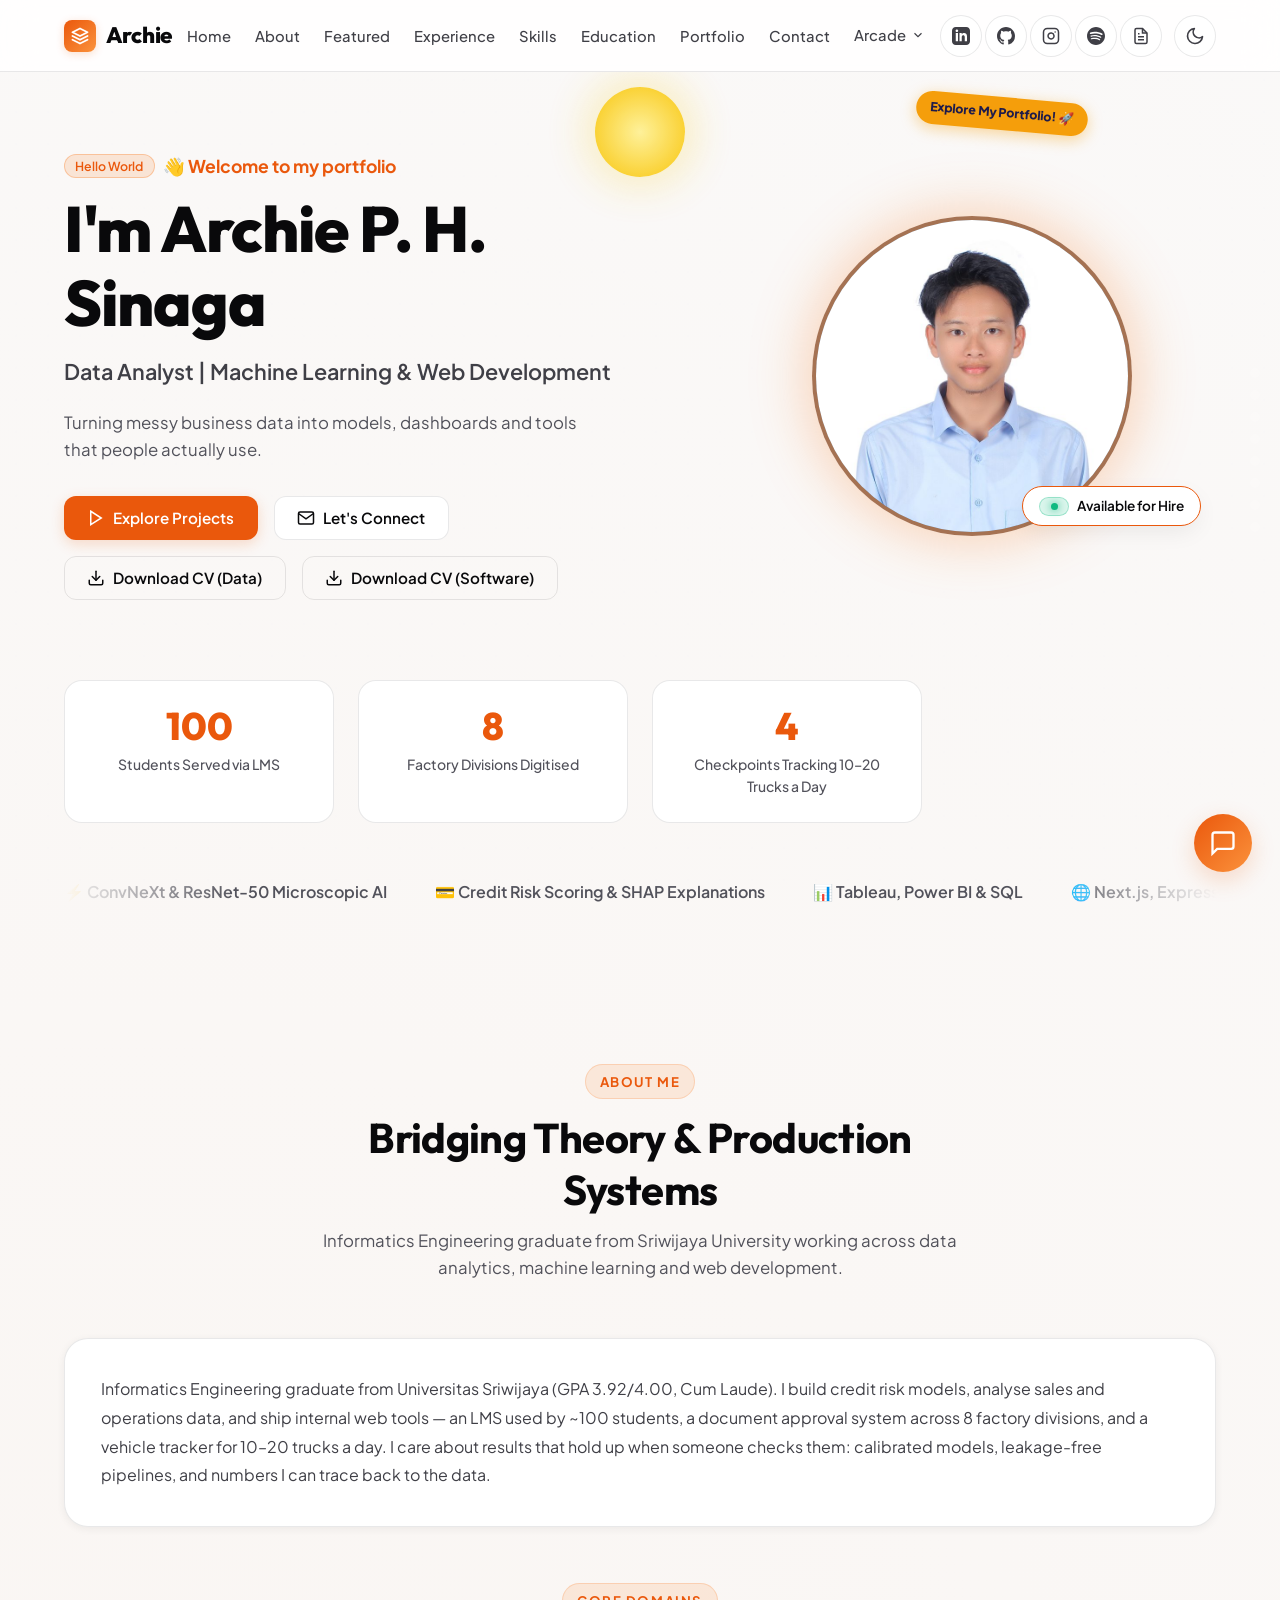
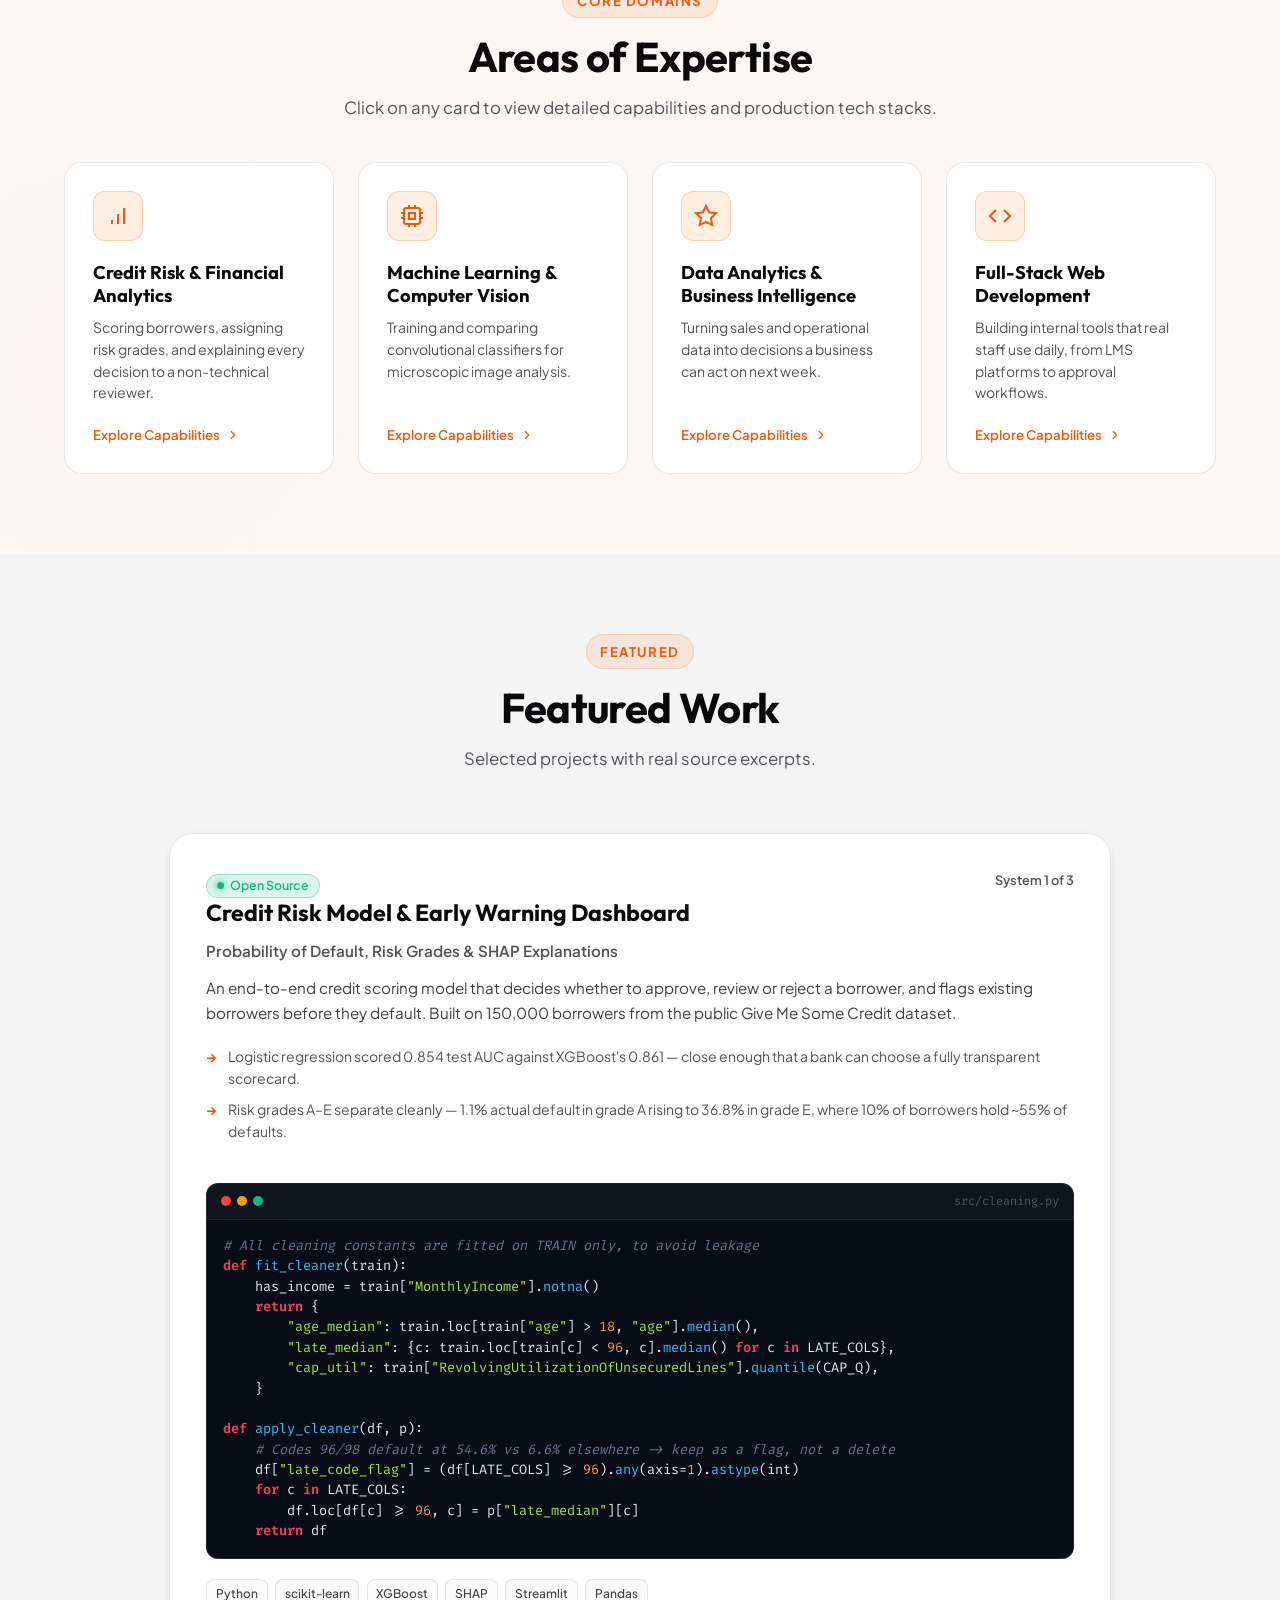
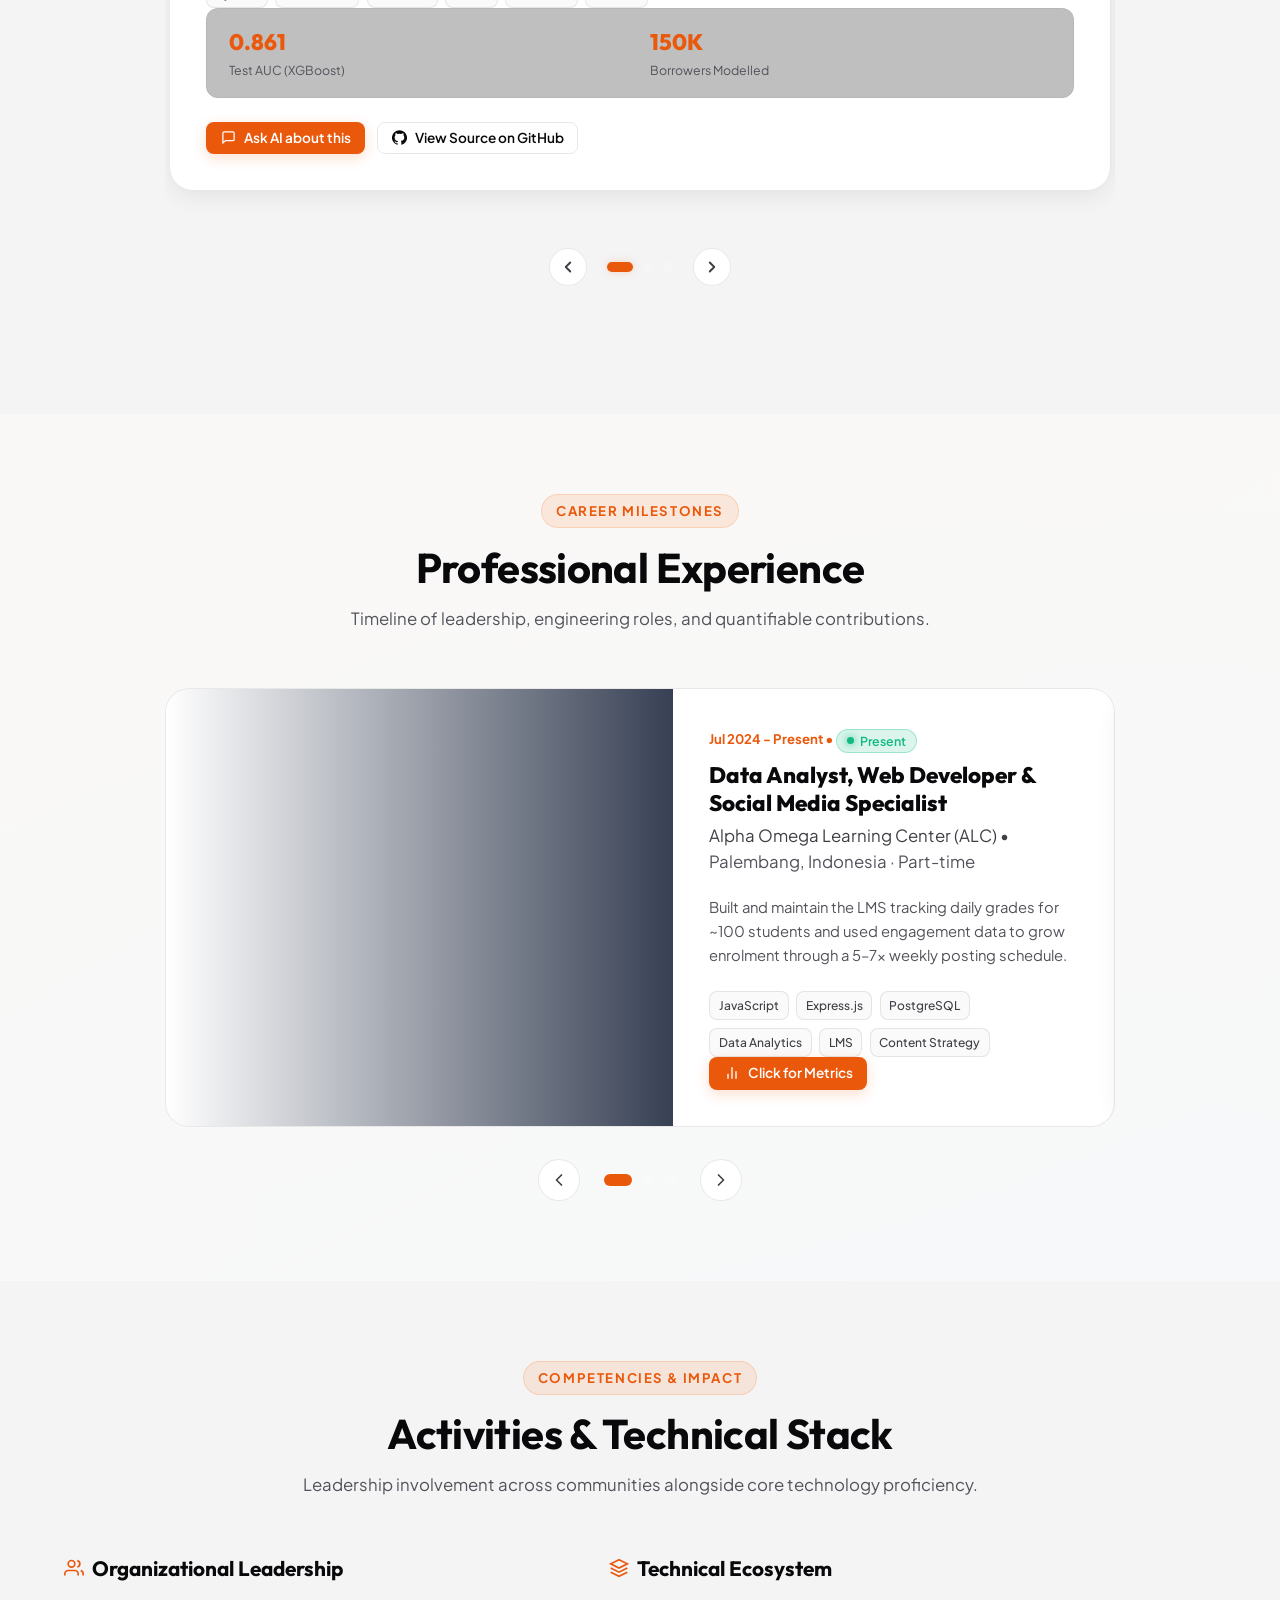
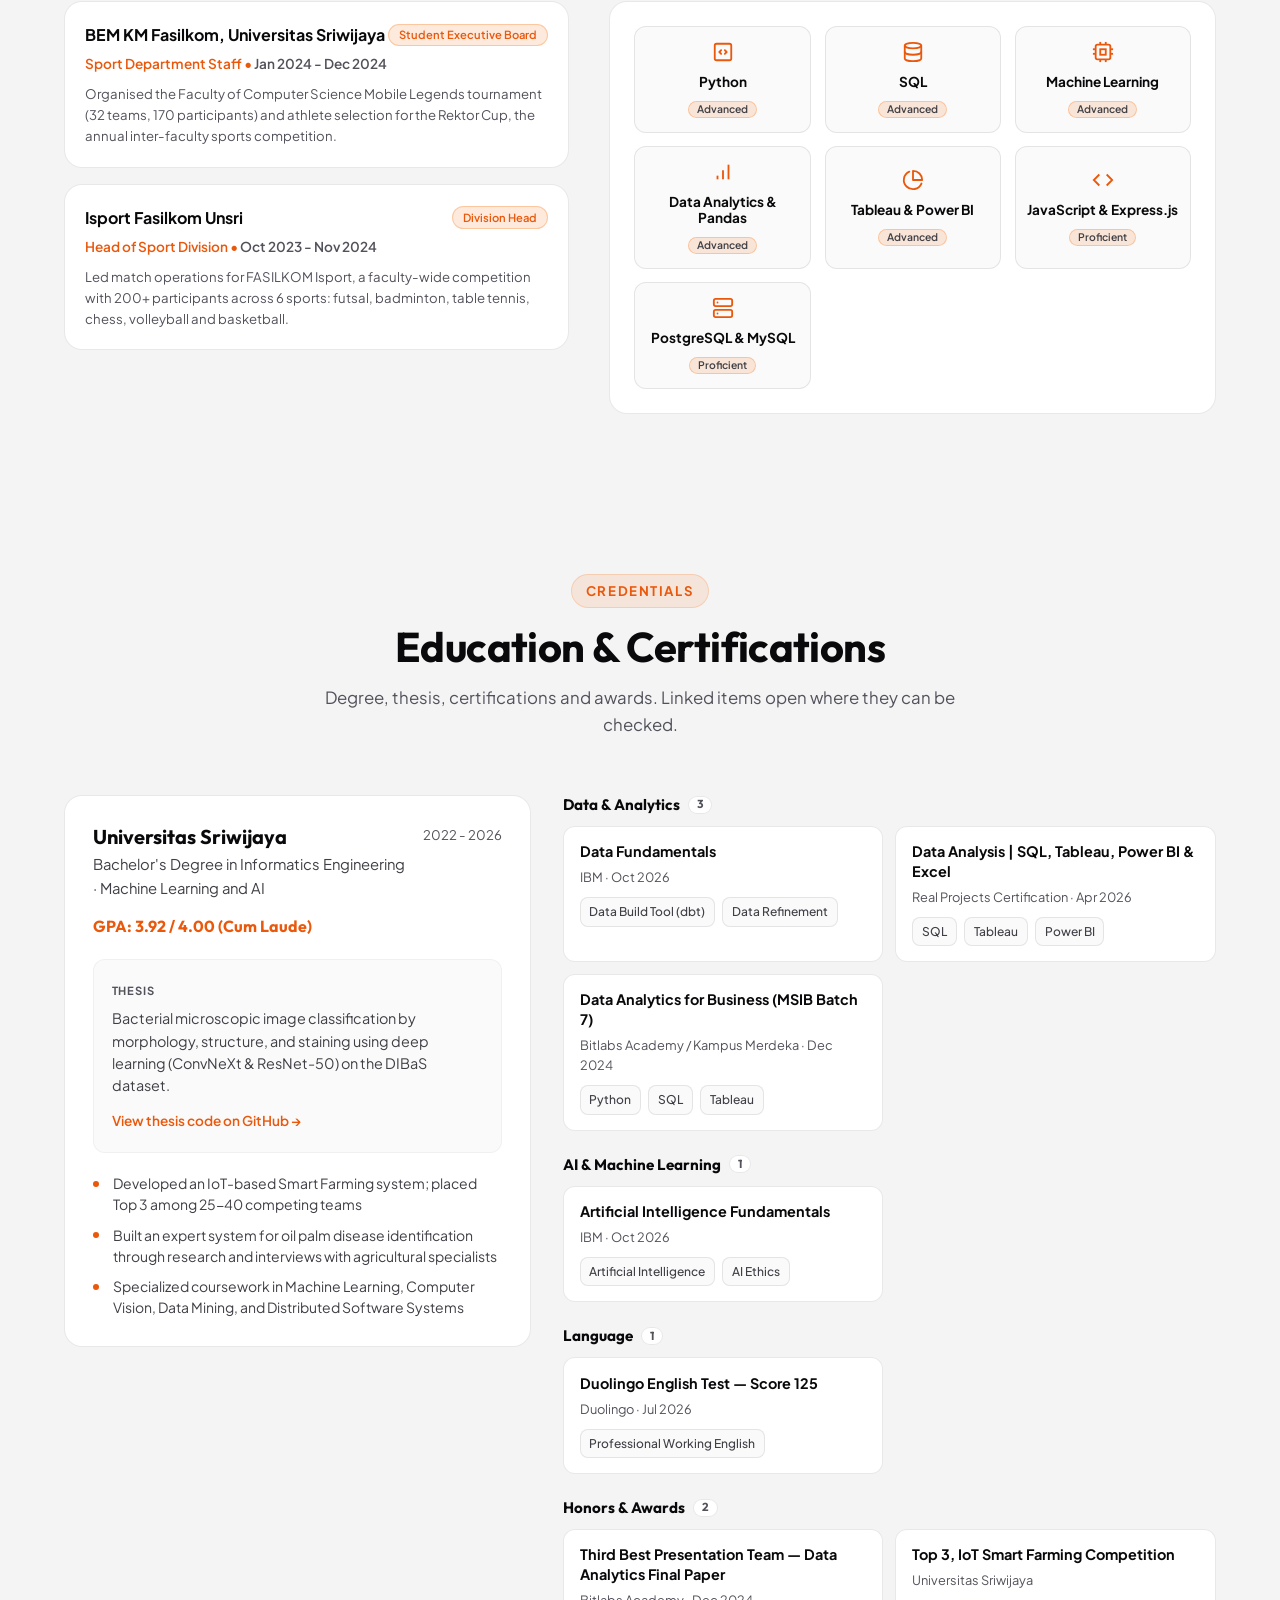
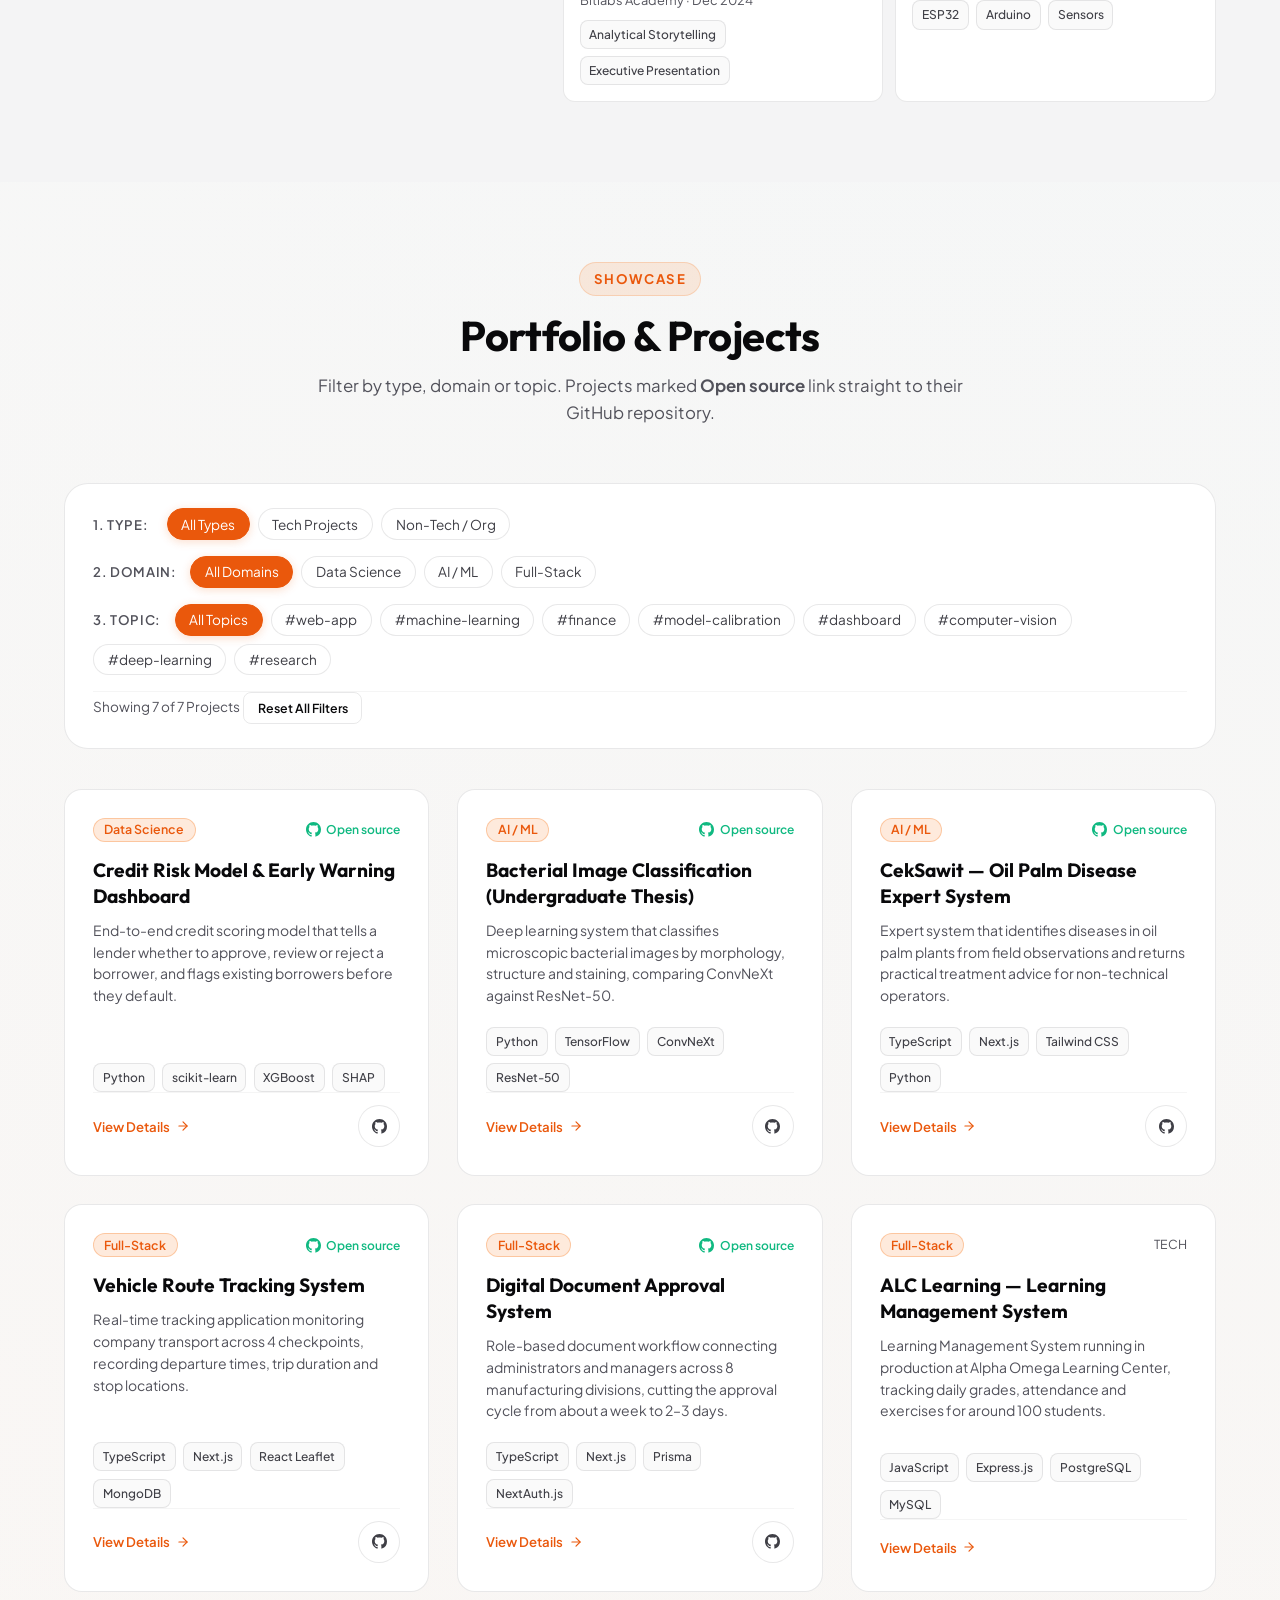
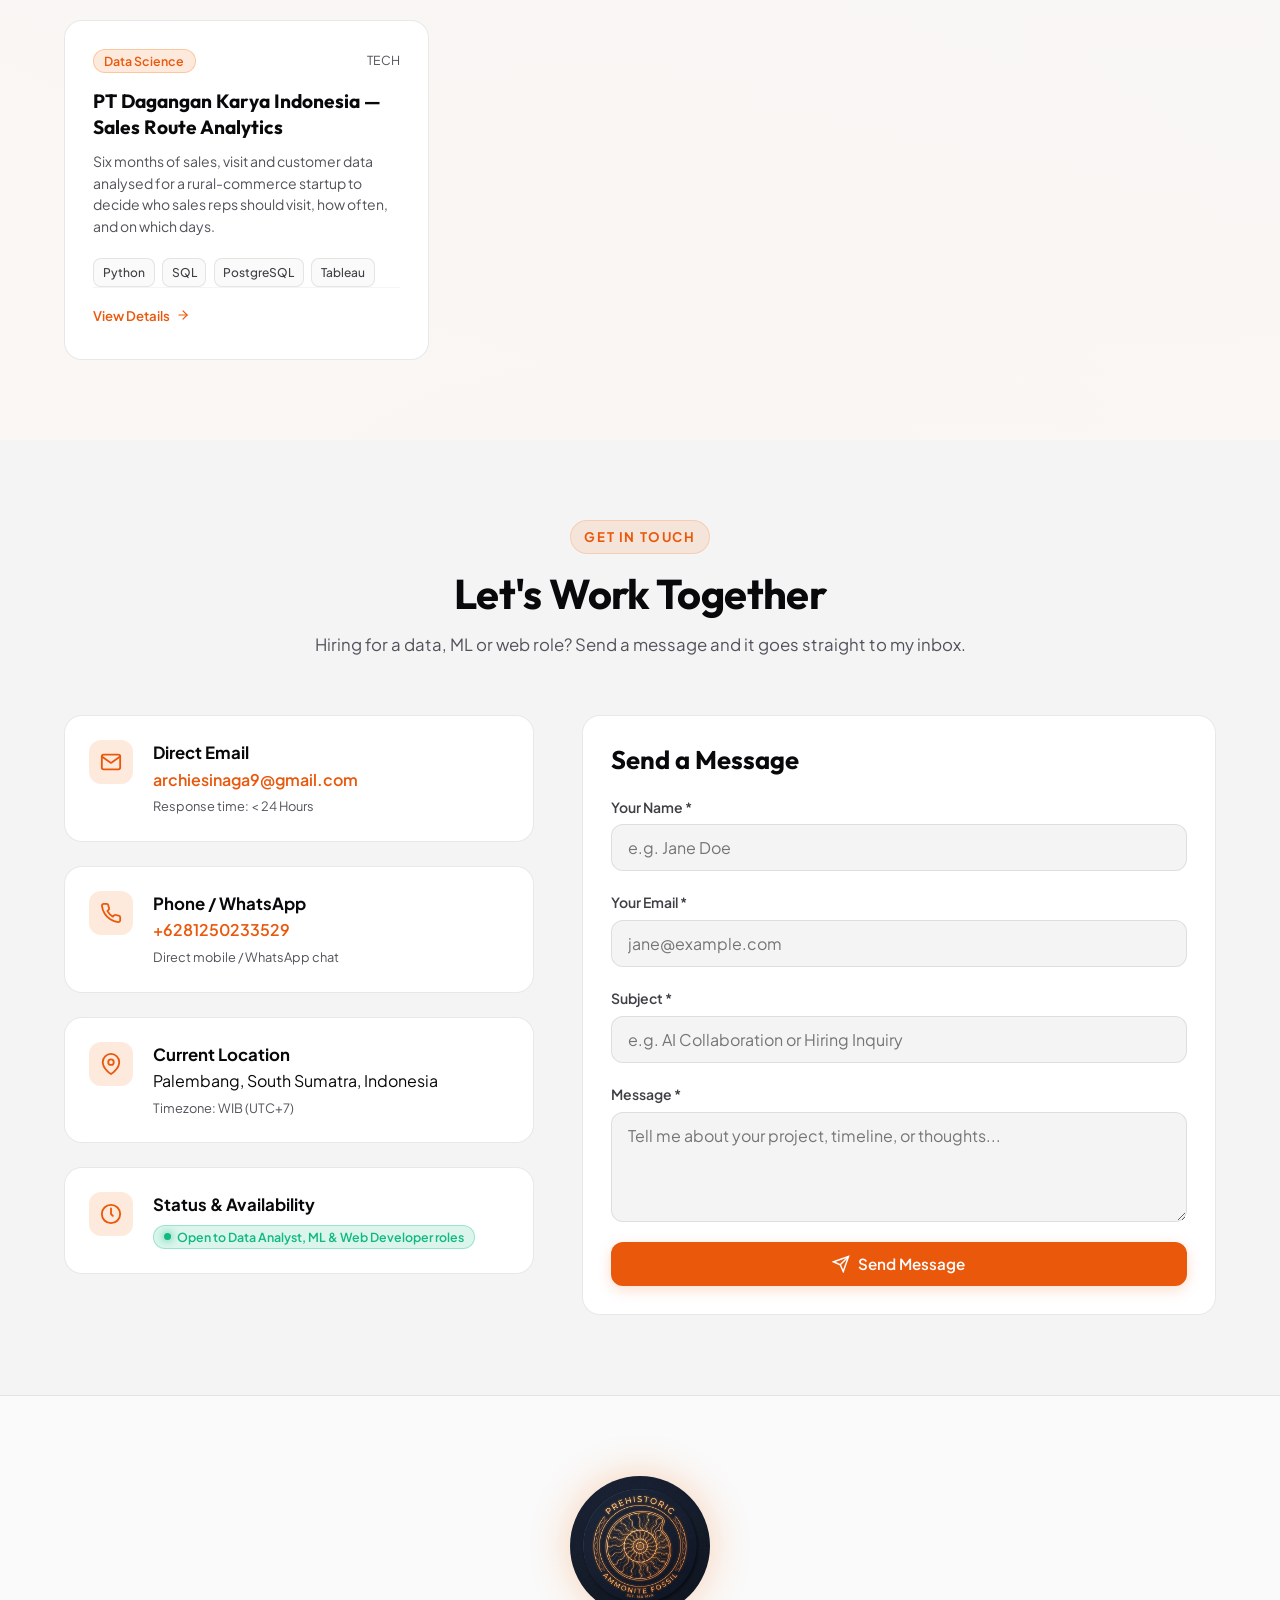
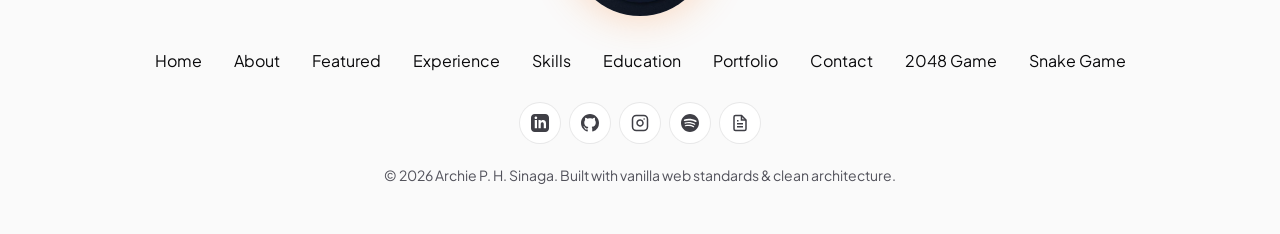
==== index.html @ c72b913b "Simplify portfolio to credible, role-relevant content - Students served: 600 -> 100 everywhere - Rem" ====
<!DOCTYPE html>
<html lang="en" data-theme="dark">

<head>
  <meta charset="UTF-8">
  <meta name="viewport" content="width=device-width, initial-scale=1.0">
  <title>Archie P. H. Sinaga — Data Analyst | Machine Learning & Web Development</title>

  <!-- SEO Meta Tags -->
  <meta name="description"
    content="Personal portfolio of Archie P. H. Sinaga — Informatics Engineering Graduate from Sriwijaya University (GPA 3.92/4.00) working in data analytics, machine learning and web development — credit risk modelling, deep learning research and production web tools.">
  <meta name="keywords"
    content="Archie P. H. Sinaga, Data Analyst, Machine Learning, Credit Risk, Web Developer, Python, SQL, Tableau, Sriwijaya University, Palembang, Indonesia">
  <meta name="author" content="Archie P. H. Sinaga">
  <meta name="theme-color" content="#0b1426">
  <link rel="canonical" href="https://archiesinaga.github.io/">
  <link rel="icon" type="image/jpeg" href="image/fossil-emblem.jpg">

  <!-- Open Graph / Facebook -->
  <meta property="og:type" content="website">
  <meta property="og:url" content="https://archiesinaga.github.io/">
  <meta property="og:title" content="Archie P. H. Sinaga — Data Analyst | Machine Learning & Web Development">
  <meta property="og:description"
    content="Credit risk modelling, bacterial image classification with ConvNeXt, and web tools used by ~100 students and 8 factory divisions — with source code on GitHub.">
  <meta property="og:image" content="https://archiesinaga.github.io/image/avatar.jpeg">
  <meta property="og:image:alt" content="Portrait of Archie P. H. Sinaga">

  <!-- Twitter -->
  <meta name="twitter:card" content="summary_large_image">
  <meta name="twitter:title" content="Archie P. H. Sinaga — Data Analyst | Machine Learning & Web Development">
  <meta name="twitter:description"
    content="Credit risk modelling, bacterial image classification with ConvNeXt, and web tools used by ~100 students and 8 factory divisions — with source code on GitHub.">
  <meta name="twitter:image" content="https://archiesinaga.github.io/image/avatar.jpeg">

  <!-- Google Fonts Preload & Import -->
  <link rel="preconnect" href="https://fonts.googleapis.com">
  <link rel="preconnect" href="https://fonts.gstatic.com" crossorigin>
  <link
    href="https://fonts.googleapis.com/css2?family=Fira+Code:wght@400;500;600&family=Outfit:wght@500;600;700;800&family=Plus+Jakarta+Sans:wght@400;500;600;700&display=swap"
    rel="stylesheet">

  <!-- Stylesheets -->
  <link rel="stylesheet" href="css/tokens.css">
  <link rel="stylesheet" href="css/base.css">
  <link rel="stylesheet" href="css/components.css">
  <link rel="stylesheet" href="css/sections.css">

  <!-- Structured Data (JSON-LD) -->
  <script type="application/ld+json">
  {
    "@context": "https://schema.org",
    "@type": "Person",
    "name": "Archie P. H. Sinaga",
    "jobTitle": "Data Analyst | Machine Learning & Web Development",
    "description": "Informatics Engineering graduate from Sriwijaya University (GPA 3.92/4.00) with hands-on experience in website development, data analytics, machine learning, and process automation.",
    "alumniOf": "Universitas Sriwijaya",
    "url": "https://archiesinaga.github.io/",
    "sameAs": [
      "https://linkedin.com/in/archie-ph-sinaga/",
      "https://github.com/archiesinaga"
    ],
    "knowsAbout": [
      "Artificial Intelligence",
      "Machine Learning",
      "Credit Risk Modelling",
      "Data Analytics",
      "Web Development",
      "Computer Vision"
    ]
  }
  </script>
</head>

<body>

  <!-- Sticky Navbar -->
  <header class="navbar" id="main-navbar">
    <div class="container navbar-container">
      <a href="#home" class="nav-brand" aria-label="Archie P. H. Sinaga Home">
        <div class="brand-icon">
          <svg width="18" height="18" viewBox="0 0 24 24" fill="none" stroke="currentColor" stroke-width="2.5"
            stroke-linecap="round" stroke-linejoin="round">
            <path d="M12 2L2 7l10 5 10-5-10-5zM2 17l10 5 10-5M2 12l10 5 10-5" />
          </svg>
        </div>
        <span id="brand-name">Archie</span>
      </a>

      <!-- Navigation Links -->
      <nav>
        <ul class="nav-menu" id="nav-menu">
          <li><a href="#home" class="nav-link active">Home</a></li>
          <li><a href="#about" class="nav-link">About</a></li>
          <li><a href="#news" class="nav-link">Featured</a></li>
          <li><a href="#experience" class="nav-link">Experience</a></li>
          <li><a href="#skills" class="nav-link">Skills</a></li>
          <li><a href="#credentials" class="nav-link">Education</a></li>
          <li><a href="#portfolio" class="nav-link">Portfolio</a></li>
          <li><a href="#contact" class="nav-link">Contact</a></li>

          <!-- More Dropdown (Mini-Games) -->
          <li class="nav-item-dropdown">
            <span class="nav-link dropdown-toggle" role="button" tabindex="0" aria-haspopup="true" aria-expanded="false">
              Arcade
              <svg width="14" height="14" viewBox="0 0 24 24" fill="none" stroke="currentColor" stroke-width="2">
                <polyline points="6 9 12 15 18 9" />
              </svg>
            </span>
            <div class="dropdown-menu">
              <a href="2048/" class="dropdown-item">
                <span>🎮</span> 2048 Puzzle
              </a>
              <a href="Snake/" class="dropdown-item">
                <span>🐍</span> Retro Snake
              </a>
            </div>
          </li>
        </ul>
      </nav>

      <!-- Action Items: Socials, Theme Toggle, Mobile Button -->
      <div class="nav-actions">
        <div id="nav-socials" class="d-flex" style="gap: 0.4rem;">
          <!-- Dynamically populated from profile.json -->
        </div>

        <button class="btn btn-icon" id="theme-toggle-btn" aria-label="Toggle Dark/Light Mode">
          <!-- Populated by theme.js -->
        </button>

        <button class="hamburger-btn" id="hamburger-btn" aria-label="Open mobile navigation menu">
          <svg width="24" height="24" viewBox="0 0 24 24" fill="none" stroke="currentColor" stroke-width="2">
            <line x1="3" y1="12" x2="21" y2="12" />
            <line x1="3" y1="6" x2="21" y2="6" />
            <line x1="3" y1="18" x2="21" y2="18" />
          </svg>
        </button>
      </div>
    </div>
  </header>

  <main>
    <!-- 1. Hero Section -->
    <section id="home" class="hero-section">
      <!-- Decorative Moon and Ambient Elements -->
      <div class="hero-backdrop-moon"></div>
      <div class="hero-speech-bubble">Explore My Portfolio! 🚀</div>

      <div class="container hero-grid">
        <div class="hero-content">
          <div class="hero-greeting">
            <span class="badge badge-accent">Hello World</span>
            <span>👋 Welcome to my portfolio</span>
          </div>
          <h1 class="hero-name" id="hero-name">I'm Archie P. H. Sinaga</h1>
          <div class="hero-role" id="hero-role">Data Analyst | Machine Learning & Web Development</div>
          <p class="hero-motto" id="hero-motto">
            Turning messy business data into models, dashboards and tools that people actually use.
          </p>

          <div class="hero-ctas">
            <a href="#portfolio" class="btn btn-primary">
              <svg width="18" height="18" viewBox="0 0 24 24" fill="none" stroke="currentColor" stroke-width="2">
                <polygon points="5 3 19 12 5 21 5 3" />
              </svg>
              Explore Projects
            </a>
            <a href="#contact" class="btn btn-secondary">
              <svg width="18" height="18" viewBox="0 0 24 24" fill="none" stroke="currentColor" stroke-width="2">
                <path d="M4 4h16c1.1 0 2 .9 2 2v12c0 1.1-.9 2-2 2H4c-1.1 0-2-.9-2-2V6c0-1.1.9-2 2-2z" />
                <polyline points="22,6 12,13 2,6" />
              </svg>
              Let's Connect
            </a>
            <a href="cv/CV_Archie_P_H_Sinaga_Data.pdf" class="btn btn-outline" download="CV_Archie_P_H_Sinaga_Data.pdf">
              <svg width="18" height="18" viewBox="0 0 24 24" fill="none" stroke="currentColor" stroke-width="2" stroke-linecap="round" stroke-linejoin="round">
                <path d="M21 15v4a2 2 0 0 1-2 2H5a2 2 0 0 1-2-2v-4" />
                <polyline points="7 10 12 15 17 10" />
                <line x1="12" y1="15" x2="12" y2="3" />
              </svg>
              Download CV (Data)
            </a>
            <a href="cv/CV_Archie_P_H_Sinaga_Software.pdf" class="btn btn-outline" download="CV_Archie_P_H_Sinaga_Software.pdf">
              <svg width="18" height="18" viewBox="0 0 24 24" fill="none" stroke="currentColor" stroke-width="2" stroke-linecap="round" stroke-linejoin="round">
                <path d="M21 15v4a2 2 0 0 1-2 2H5a2 2 0 0 1-2-2v-4" />
                <polyline points="7 10 12 15 17 10" />
                <line x1="12" y1="15" x2="12" y2="3" />
              </svg>
              Download CV (Software)
            </a>
          </div>
        </div>

        <div class="hero-avatar-wrapper">
          <div class="hero-avatar-frame" id="hero-avatar-frame">
            <img src="image/avatar.jpeg" alt="Archie P. H. Sinaga Profile Avatar" class="hero-avatar-img">
          </div>
          <div class="hero-badge-floating">
            <span class="badge badge-live"></span>
            <span>Available for Hire</span>
          </div>
        </div>
      </div>
    </section>

    <!-- 2. Intro + Stats + Marquee -->
    <section id="stats" class="stats-section">
      <div class="container">
        <div class="stats-grid" id="stats-grid-container">
          <!-- Dynamically populated from profile.json -->
        </div>

        <!-- Infinite Logo / Tech Marquee -->
        <div class="marquee-container" aria-hidden="true">
          <div class="marquee-track">
            <span class="marquee-item">⚡ ConvNeXt & ResNet-50 Microscopic AI</span>
            <span class="marquee-item">💳 Credit Risk Scoring & SHAP Explanations</span>
            <span class="marquee-item">📊 Tableau, Power BI & SQL</span>
            <span class="marquee-item">🌐 Next.js, Express.js & Supabase</span>
            <span class="marquee-item">🎓 Sriwijaya University (GPA 3.92)</span>
            <!-- Repeat once for smooth loop -->
            <span class="marquee-item">⚡ ConvNeXt & ResNet-50 Microscopic AI</span>
            <span class="marquee-item">💳 Credit Risk Scoring & SHAP Explanations</span>
            <span class="marquee-item">📊 Tableau, Power BI & SQL</span>
            <span class="marquee-item">🌐 Next.js, Express.js & Supabase</span>
            <span class="marquee-item">🎓 Sriwijaya University (GPA 3.92)</span>
          </div>
        </div>
      </div>
    </section>

    <!-- 3. About Me & Areas of Expertise -->
    <section id="about" class="about-section">
      <div class="container">
        <div class="section-header">
          <span class="section-tag">About Me</span>
          <h2 class="section-title">Bridging Theory & Production Systems</h2>
          <p class="section-desc">Informatics Engineering graduate from Sriwijaya University working across data analytics, machine learning and web development.</p>
        </div>

        <div class="about-pitch-card">
          <p id="about-text">
            Informatics Engineering graduate from Universitas Sriwijaya (GPA 3.92/4.00, Cum Laude) working across data analytics, machine learning and web development.
          </p>
        </div>

        <div class="section-header" style="margin-bottom: 2.5rem;">
          <span class="section-tag">Core Domains</span>
          <h2 class="section-title">Areas of Expertise</h2>
          <p class="section-desc">Click on any card to view detailed capabilities and production tech stacks.</p>
        </div>

        <div class="expertise-grid" id="expertise-grid-container">
          <!-- Populated from expertise.json -->
        </div>
      </div>
    </section>

    <!-- 4. Latest News & Activities -->
    <section id="news" class="news-section">
      <div class="container">
        <div class="section-header">
          <span class="section-tag">Featured</span>
          <h2 class="section-title">Featured Work</h2>
          <p class="section-desc">Selected projects with real source excerpts.</p>
        </div>

        <!-- Featured Active Projects Swiper Carousel -->
        <div id="active-projects-container">
          <!-- Populated by ActiveSystemsCarousel -->
        </div>
      </div>
    </section>

    <!-- 5. Professional Experience -->
    <section id="experience" class="experience-section">
      <div class="container">
        <div class="section-header">
          <span class="section-tag">Career Milestones</span>
          <h2 class="section-title">Professional Experience</h2>
          <p class="section-desc">Timeline of leadership, engineering roles, and quantifiable contributions.</p>
        </div>

        <div id="exp-carousel-container">
          <!-- Populated by carousel.js from experience.json -->
        </div>
      </div>
    </section>

    <!-- 6. Activities & Skills -->
    <section id="skills" class="skills-section">
      <div class="container">
        <div class="section-header">
          <span class="section-tag">Competencies & Impact</span>
          <h2 class="section-title">Activities & Technical Stack</h2>
          <p class="section-desc">Leadership involvement across communities alongside core technology proficiency.</p>
        </div>

        <div class="skills-dual-grid">
          <!-- Left Column: Leadership & Organizations -->
          <div>
            <h3 style="font-size: 1.3rem; margin-bottom: 1.25rem; display: flex; align-items: center; gap: 0.5rem;">
              <svg width="20" height="20" viewBox="0 0 24 24" fill="none" stroke="currentColor" stroke-width="2"
                style="color: var(--accent-primary);">
                <path d="M17 21v-2a4 4 0 0 0-4-4H5a4 4 0 0 0-4 4v2" />
                <circle cx="9" cy="7" r="4" />
                <path d="M23 21v-2a4 4 0 0 0-3-3.87" />
                <path d="M16 3.13a4 4 0 0 1 0 7.75" />
              </svg>
              Organizational Leadership
            </h3>
            <div class="org-list" id="org-list-container">
              <!-- Populated from organizations.json -->
            </div>
          </div>

          <!-- Right Column: Skills & Education & Certs -->
          <div>
            <h3 style="font-size: 1.3rem; margin-bottom: 1.25rem; display: flex; align-items: center; gap: 0.5rem;">
              <svg width="20" height="20" viewBox="0 0 24 24" fill="none" stroke="currentColor" stroke-width="2"
                style="color: var(--accent-primary);">
                <polygon points="12 2 2 7 12 12 22 7 12 2" />
                <polyline points="2 17 12 22 22 17" />
                <polyline points="2 12 12 17 22 12" />
              </svg>
              Technical Ecosystem
            </h3>
            <div id="skills-categorized-container">
              <!-- Populated from skills.json -->
            </div>
          </div>
        </div>
      </div>
    </section>

    <!-- 7. Education & Certifications -->
    <section id="credentials" class="credentials-section">
      <div class="container">
        <div class="section-header">
          <span class="section-tag">Credentials</span>
          <h2 class="section-title">Education & Certifications</h2>
          <p class="section-desc">Degree, thesis, certifications and awards. Linked items open where they can be checked.</p>
        </div>

        <div class="credentials-grid">
          <div id="education-container">
            <!-- Populated from education.json -->
          </div>
          <div id="certs-container">
            <!-- Populated from certifications.json -->
          </div>
        </div>
      </div>
    </section>

    <!-- 8. Portfolio & Projects -->
    <section id="portfolio" class="portfolio-section">
      <div class="container">
        <div class="section-header">
          <span class="section-tag">Showcase</span>
          <h2 class="section-title">Portfolio & Projects</h2>
          <p class="section-desc">Filter by type, domain or topic. Projects marked <strong>Open source</strong> link straight to their GitHub repository.</p>
        </div>

        <!-- 3-level filter, built by filters.js -->
        <div class="portfolio-filters-wrap" id="project-filter-bar" role="group" aria-label="Filter projects"></div>

        <!-- Project Cards Grid -->
        <div class="projects-grid" id="projects-grid-container">
          <!-- Populated by filters.js from projects.json -->
        </div>
      </div>
    </section>

    <!-- 8. Contact Section ("LET'S WORK TOGETHER") -->
    <section id="contact" class="contact-section">
      <div class="container">
        <div class="section-header">
          <span class="section-tag">Get In Touch</span>
          <h2 class="section-title">Let's Work Together</h2>
          <p class="section-desc">Hiring for a data, ML or web role? Send a message and it goes straight to my inbox.</p>
        </div>

        <div class="contact-dual-grid">
          <div class="contact-info-panel" id="contact-info-list">
            <!-- Populated from profile.json -->
          </div>

          <!-- Interactive Contact Form -->
          <div class="card">
            <h3 style="margin-bottom: 1.25rem;">Send a Message</h3>
            <form id="contact-form">
              <div class="form-group">
                <label for="contact-name" class="form-label">Your Name *</label>
                <input type="text" id="contact-name" name="name" autocomplete="name" class="form-control" required placeholder="e.g. Jane Doe">
              </div>

              <div class="form-group">
                <label for="contact-email" class="form-label">Your Email *</label>
                <input type="email" id="contact-email" name="email" autocomplete="email" class="form-control" required placeholder="jane@example.com">
              </div>

              <div class="form-group">
                <label for="contact-subject" class="form-label">Subject *</label>
                <input type="text" id="contact-subject" name="subject" class="form-control" required
                  placeholder="e.g. AI Collaboration or Hiring Inquiry">
              </div>

              <div class="form-group">
                <label for="contact-message" class="form-label">Message *</label>
                <textarea id="contact-message" name="message" class="form-control" required
                  placeholder="Tell me about your project, timeline, or thoughts..."></textarea>
              </div>

              <!-- Spam honeypot: hidden from people, filled in by bots -->
              <input type="text" name="_gotcha" tabindex="-1" autocomplete="off" aria-hidden="true" class="visually-hidden">

              <div id="contact-form-feedback" class="form-feedback" role="status" aria-live="polite" hidden></div>

              <button type="submit" class="btn btn-primary" style="width: 100%;">
                <svg width="18" height="18" viewBox="0 0 24 24" fill="none" stroke="currentColor" stroke-width="2">
                  <line x1="22" y1="2" x2="11" y2="13" />
                  <polygon points="22 2 15 22 11 13 2 9 22 2" />
                </svg>
                Send Message
              </button>
            </form>
          </div>
        </div>
      </div>
    </section>
  </main>

  <!-- 10. Footer -->
  <footer class="footer">
    <div class="container">
      <div class="footer-fossil-wrap">
        <img src="image/fossil-emblem.jpg" alt="Prehistoric Ammonite Fossil Emblem" class="footer-fossil-img"
          loading="lazy">
      </div>

      <nav class="footer-nav" aria-label="Footer Navigation">
        <a href="#home">Home</a>
        <a href="#about">About</a>
        <a href="#news">Featured</a>
        <a href="#experience">Experience</a>
        <a href="#skills">Skills</a>
        <a href="#credentials">Education</a>
        <a href="#portfolio">Portfolio</a>
        <a href="#contact">Contact</a>
        <a href="2048/">2048 Game</a>
        <a href="Snake/">Snake Game</a>
      </nav>

      <div id="footer-socials" class="footer-socials" aria-label="Social links"></div>

      <p class="footer-copy">
        © <span id="footer-year">2026</span> Archie P. H. Sinaga. Built with vanilla web standards & clean architecture.
      </p>
    </div>
  </footer>

  <!-- Right Rail Section Indicator Dots -->
  <nav class="section-nav-dots" aria-label="Section Navigation Dots">
    <a href="#home" class="nav-dot active" data-target="home" aria-label="Go to Home section">
      <span class="nav-dot-tooltip">Home</span>
    </a>
    <a href="#about" class="nav-dot" data-target="about" aria-label="Go to About section">
      <span class="nav-dot-tooltip">About</span>
    </a>
    <a href="#news" class="nav-dot" data-target="news" aria-label="Go to Featured section">
      <span class="nav-dot-tooltip">Featured</span>
    </a>
    <a href="#experience" class="nav-dot" data-target="experience" aria-label="Go to Experience section">
      <span class="nav-dot-tooltip">Experience</span>
    </a>
    <a href="#skills" class="nav-dot" data-target="skills" aria-label="Go to Skills section">
      <span class="nav-dot-tooltip">Skills</span>
    </a>
    <a href="#credentials" class="nav-dot" data-target="credentials" aria-label="Go to Education section">
      <span class="nav-dot-tooltip">Education</span>
    </a>
    <a href="#portfolio" class="nav-dot" data-target="portfolio" aria-label="Go to Portfolio section">
      <span class="nav-dot-tooltip">Portfolio</span>
    </a>
    <a href="#contact" class="nav-dot" data-target="contact" aria-label="Go to Contact section">
      <span class="nav-dot-tooltip">Contact</span>
    </a>
  </nav>

  <!-- Back to Top Button -->
  <button class="back-to-top" id="back-to-top-btn" aria-label="Back to top">
    <svg width="20" height="20" viewBox="0 0 24 24" fill="none" stroke="currentColor" stroke-width="2.5">
      <polyline points="18 15 12 9 6 15" />
    </svg>
  </button>

  <!-- Generic Global Modal Component -->
  <div class="modal-overlay" id="global-modal-overlay" role="dialog" aria-modal="true" aria-hidden="true">
    <div class="modal-dialog">
      <div class="modal-header">
        <h3 class="modal-title" id="global-modal-title">Modal Title</h3>
        <button class="modal-close-btn" id="global-modal-close-btn" aria-label="Close dialog">×</button>
      </div>
      <div class="modal-body" id="global-modal-body">
        <!-- Injected dynamically -->
      </div>
    </div>
  </div>

  <!-- Floating Chatbot Widget -->
  <button class="chatbot-trigger" id="chatbot-trigger" aria-label="Chat with Archie's AI Assistant"
    title="Chat with Archie's AI Assistant">
    <svg width="28" height="28" viewBox="0 0 24 24" fill="none" stroke="currentColor" stroke-width="2">
      <path d="M21 15a2 2 0 0 1-2 2H7l-4 4V5a2 2 0 0 1 2-2h14a2 2 0 0 1 2 2z" />
    </svg>
  </button>

  <div class="chatbot-panel" id="chatbot-panel" role="dialog" aria-label="Archie AI Assistant" aria-hidden="true">
    <div class="chatbot-header">
      <div class="chatbot-header-info">
        <div class="chatbot-avatar">AI</div>
        <div>
          <div style="font-weight: 700; font-size: 0.95rem;">Archie AI Assistant</div>
          <div style="font-size: 0.725rem; color: var(--accent-success); display: flex; align-items: center; gap: 4px;">
            <span style="width: 6px; height: 6px; border-radius: 50%; background: var(--accent-success);"></span>
            Online & Ready
          </div>
        </div>
      </div>
      <div class="d-flex align-items-center" style="gap: 0.5rem;">
        <select id="chatbot-lang-select" aria-label="Assistant language"
          style="background: var(--bg-elevated); color: var(--text-primary); border: 1px solid var(--surface-border); border-radius: 6px; font-size: 0.75rem; padding: 2px 4px;">
          <option value="EN">EN</option>
          <option value="ID">ID</option>
          <option value="ZH">ZH</option>
          <option value="AR">AR</option>
          <option value="JA">JA</option>
        </select>
        <button id="chatbot-close-btn" class="chatbot-close-btn" aria-label="Close assistant">✕</button>
      </div>
    </div>

    <div class="chatbot-messages" id="chatbot-messages">
      <!-- Chat messages appended dynamically -->
    </div>

    <!-- Quick Prompt Chips -->
    <div class="chat-chips">
      <button class="chat-chip" data-query="What is Archie's primary tech stack?">Tech Stack</button>
      <button class="chat-chip" data-query="What projects has Archie built?">Key Projects</button>
      <button class="chat-chip" data-query="Tell me about the credit risk model">Credit Risk Model</button>
      <button class="chat-chip" data-query="What is Archie's work experience?">Experience</button>
      <button class="chat-chip" data-query="How can I contact or hire Archie?">Contact Info</button>
    </div>

    <div class="chatbot-input-bar">
      <input type="text" id="chatbot-input" placeholder="Ask about projects, skills, background..."
        aria-label="Type your message to the AI assistant">
      <button class="btn btn-primary btn-sm" id="chatbot-send-btn" aria-label="Send message">
        <svg width="16" height="16" viewBox="0 0 24 24" fill="none" stroke="currentColor" stroke-width="2">
          <line x1="22" y1="2" x2="11" y2="13" />
          <polygon points="22 2 15 22 11 13 2 9 22 2" />
        </svg>
      </button>
    </div>
  </div>

  <!-- Master JavaScript Application -->
  <script type="module" src="js/main.js"></script>
</body>

</html>
---- css/tokens.css ----
/* ==========================================================================
   Design Tokens & CSS Variables
   Dark/Light Theme and Global System
   ========================================================================== */

:root {
  /* Color Palette - Default Dark Mode (Monochrome + single amber accent) */
  --bg-main: #09090b;
  --bg-secondary: #0e0e11;
  --bg-elevated: #131316;
  --bg-elevated-hover: #1a1a1f;
  --bg-glass: rgba(14, 14, 17, 0.72);
  --bg-input: #0c0c0f;

  --surface-border: rgba(255, 255, 255, 0.09);
  --surface-border-hover: rgba(249, 115, 22, 0.45);
  --surface-border-subtle: rgba(255, 255, 255, 0.05);

  --text-primary: #fafafa;
  --text-secondary: #d4d4d8;
  --text-muted: #a1a1aa;
  --text-inverse: #09090b;

  /* Brand Accents */
  --accent-primary: #f97316;      /* Amber / Orange */
  --accent-primary-hover: #ea580c;
  --accent-glow: rgba(249, 115, 22, 0.25);
  --accent-secondary: #a1a1aa;    /* Neutral (single-accent system) */
  --accent-success: #10b981;
  --accent-warning: #f59e0b;
  --accent-danger: #ef4444;

  /* Typography */
  --font-heading: 'Outfit', 'Plus Jakarta Sans', -apple-system, BlinkMacSystemFont, sans-serif;
  --font-body: 'Plus Jakarta Sans', -apple-system, BlinkMacSystemFont, sans-serif;
  --font-mono: 'Fira Code', ui-monospace, SFMono-Regular, Menlo, Monaco, Consolas, monospace;

  /* Shapes & Radii */
  --radius-xs: 4px;
  --radius-sm: 8px;
  --radius-md: 12px;
  --radius-lg: 18px;
  --radius-xl: 24px;
  --radius-full: 9999px;

  /* Shadows */
  --shadow-sm: 0 2px 8px rgba(0, 0, 0, 0.3);
  --shadow-md: 0 8px 24px -4px rgba(0, 0, 0, 0.4);
  --shadow-lg: 0 16px 36px -6px rgba(0, 0, 0, 0.55);
  --shadow-glow: 0 0 25px rgba(249, 115, 22, 0.3);

  /* Transitions */
  --transition-fast: 150ms cubic-bezier(0.4, 0, 0.2, 1);
  --transition-normal: 250ms cubic-bezier(0.4, 0, 0.2, 1);
  --transition-slow: 400ms cubic-bezier(0.4, 0, 0.2, 1);

  /* Layout */
  --container-max: 1200px;
  --navbar-height: 72px;
}

[data-theme="light"] {
  --bg-main: #fafafa;
  --bg-secondary: #f4f4f5;
  --bg-elevated: #ffffff;
  --bg-elevated-hover: #fafafa;
  --bg-glass: rgba(255, 255, 255, 0.85);
  --bg-input: #f4f4f5;

  --surface-border: rgba(9, 9, 11, 0.09);
  --surface-border-hover: rgba(234, 88, 12, 0.5);
  --surface-border-subtle: rgba(9, 9, 11, 0.04);

  --text-primary: #09090b;
  --text-secondary: #3f3f46;
  --text-muted: #52525b;
  --text-inverse: #ffffff;

  --accent-primary: #ea580c;
  --accent-primary-hover: #c2410c;
  --accent-glow: rgba(234, 88, 12, 0.2);
  --accent-secondary: #52525b;

  --shadow-sm: 0 2px 8px rgba(9, 9, 11, 0.06);
  --shadow-md: 0 8px 24px -4px rgba(9, 9, 11, 0.08);
  --shadow-lg: 0 16px 36px -6px rgba(9, 9, 11, 0.12);
  --shadow-glow: 0 0 25px rgba(234, 88, 12, 0.2);
}
---- css/base.css ----
/* ==========================================================================
   Base Styles, Reset & Typography
   ========================================================================== */

*, *::before, *::after {
  box-sizing: border-box;
  margin: 0;
  padding: 0;
}

html {
  scroll-behavior: smooth;
  font-size: 16px;
  -webkit-text-size-adjust: 100%;
}

@media (prefers-reduced-motion: reduce) {
  html {
    scroll-behavior: auto;
  }
  *, *::before, *::after {
    animation-duration: 0.01ms !important;
    animation-iteration-count: 1 !important;
    transition-duration: 0.01ms !important;
    scroll-behavior: auto !important;
  }
}

body {
  font-family: var(--font-body);
  background-color: var(--bg-main);
  color: var(--text-primary);
  line-height: 1.6;
  min-height: 100vh;
  position: relative;
  overflow-x: hidden;
  transition: background-color var(--transition-normal), color var(--transition-normal);
  background-image: 
    radial-gradient(circle at 10% 20%, rgba(249, 115, 22, 0.03) 0%, transparent 40%),
    radial-gradient(circle at 90% 60%, rgba(56, 189, 248, 0.03) 0%, transparent 45%),
    radial-gradient(circle at 50% 90%, rgba(249, 115, 22, 0.03) 0%, transparent 50%);
}

/* Subtle background fossil watermark pattern overlay */
body::before {
  content: '';
  position: fixed;
  top: 0;
  left: 0;
  right: 0;
  bottom: 0;
  pointer-events: none;
  z-index: 0;
  opacity: 0.025;
  background-image: radial-gradient(#cbd5e1 1px, transparent 1px);
  background-size: 32px 32px;
}

/* Container */
.container {
  width: 100%;
  max-width: var(--container-max);
  margin-left: auto;
  margin-right: auto;
  padding-left: 1.5rem;
  padding-right: 1.5rem;
  position: relative;
  z-index: 1;
}

/* Headings */
h1, h2, h3, h4, h5, h6 {
  font-family: var(--font-heading);
  color: var(--text-primary);
  font-weight: 700;
  line-height: 1.25;
}

h1 {
  font-size: clamp(2.2rem, 5vw, 3.6rem);
  letter-spacing: -0.02em;
}

h2 {
  font-size: clamp(1.8rem, 3.5vw, 2.6rem);
  letter-spacing: -0.015em;
}

h3 {
  font-size: clamp(1.25rem, 2.2vw, 1.6rem);
}

h4 {
  font-size: 1.15rem;
}

p {
  color: var(--text-secondary);
  font-size: 1rem;
}

a {
  color: inherit;
  text-decoration: none;
  transition: color var(--transition-fast);
}

button, input, textarea, select {
  font-family: inherit;
  font-size: 1rem;
  color: inherit;
}

img, svg {
  display: block;
  max-width: 100%;
  height: auto;
}

code, pre {
  font-family: var(--font-mono);
}

:focus-visible {
  outline: 2px solid var(--accent-primary);
  outline-offset: 3px;
  border-radius: var(--radius-xs);
}

/* Utility Classes */
.text-accent {
  color: var(--accent-primary) !important;
}

.text-muted {
  color: var(--text-muted) !important;
}

.text-center {
  text-align: center;
}

.section-header {
  text-align: center;
  max-width: 680px;
  margin: 0 auto 3.5rem auto;
}

.section-tag {
  display: inline-flex;
  align-items: center;
  gap: 0.5rem;
  font-size: 0.825rem;
  font-weight: 700;
  text-transform: uppercase;
  letter-spacing: 0.12em;
  color: var(--accent-primary);
  background: rgba(249, 115, 22, 0.12);
  padding: 0.35rem 0.85rem;
  border-radius: var(--radius-full);
  margin-bottom: 0.85rem;
  border: 1px solid rgba(249, 115, 22, 0.2);
}

.section-title {
  margin-bottom: 0.75rem;
}

.section-desc {
  font-size: 1.05rem;
  color: var(--text-muted);
}

/* Hidden from sight but still in the DOM (used for the form honeypot) */
.visually-hidden {
  position: absolute !important;
  width: 1px;
  height: 1px;
  padding: 0;
  margin: -1px;
  overflow: hidden;
  clip: rect(0, 0, 0, 0);
  white-space: nowrap;
  border: 0;
}
---- css/components.css ----
/* ==========================================================================
   Reusable UI Components
   Buttons, Cards, Badges, Modals, Forms, Chatbot & Widgets
   ========================================================================== */

/* Buttons */
.btn {
  display: inline-flex;
  align-items: center;
  justify-content: center;
  gap: 0.5rem;
  font-weight: 600;
  font-size: 0.95rem;
  padding: 0.75rem 1.4rem;
  border-radius: var(--radius-md);
  border: 1px solid transparent;
  cursor: pointer;
  transition: all var(--transition-normal);
  text-decoration: none;
  line-height: 1.2;
}

.btn-primary {
  background-color: var(--accent-primary);
  color: #ffffff;
  box-shadow: 0 4px 14px var(--accent-glow);
}

.btn-primary:hover {
  background-color: var(--accent-primary-hover);
  transform: translateY(-2px);
  box-shadow: 0 6px 20px var(--accent-glow);
}

.btn-secondary {
  background-color: var(--bg-elevated);
  color: var(--text-primary);
  border-color: var(--surface-border);
}

.btn-secondary:hover {
  background-color: var(--bg-elevated-hover);
  border-color: var(--surface-border-hover);
  transform: translateY(-2px);
}

.btn-outline {
  background-color: transparent;
  color: var(--text-primary);
  border-color: var(--surface-border);
}

.btn-outline:hover {
  border-color: var(--accent-primary);
  color: var(--accent-primary);
  background-color: rgba(249, 115, 22, 0.08);
}

.btn-sm {
  padding: 0.45rem 0.85rem;
  font-size: 0.85rem;
  border-radius: var(--radius-sm);
}

.btn-icon {
  width: 42px;
  height: 42px;
  padding: 0;
  border-radius: var(--radius-full);
  display: inline-flex;
  align-items: center;
  justify-content: center;
  background: var(--bg-elevated);
  border: 1px solid var(--surface-border);
  color: var(--text-secondary);
}

.btn-icon:hover {
  color: var(--accent-primary);
  border-color: var(--accent-primary);
  transform: translateY(-2px);
}

/* Cards */
.card {
  background-color: var(--bg-elevated);
  border: 1px solid var(--surface-border);
  border-radius: var(--radius-lg);
  padding: 1.75rem;
  transition: all var(--transition-normal);
  position: relative;
  overflow: hidden;
}

.card:hover {
  border-color: var(--surface-border-hover);
  transform: translateY(-4px);
  box-shadow: var(--shadow-md);
}

.card-glass {
  background: var(--bg-glass);
  backdrop-filter: blur(14px);
  -webkit-backdrop-filter: blur(14px);
}

/* Badges & Tags */
.badge {
  display: inline-flex;
  align-items: center;
  gap: 0.35rem;
  font-size: 0.775rem;
  font-weight: 600;
  padding: 0.3rem 0.65rem;
  border-radius: var(--radius-full);
  line-height: 1;
}

.badge-live {
  background: rgba(16, 185, 129, 0.15);
  color: var(--accent-success);
  border: 1px solid rgba(16, 185, 129, 0.3);
}

.badge-live::before {
  content: '';
  width: 7px;
  height: 7px;
  border-radius: 50%;
  background-color: var(--accent-success);
  box-shadow: 0 0 8px var(--accent-success);
  animation: pulse-dot 2s infinite;
}

@keyframes pulse-dot {
  0%, 100% { opacity: 1; transform: scale(1); }
  50% { opacity: 0.4; transform: scale(0.8); }
}

.badge-accent {
  background: rgba(249, 115, 22, 0.15);
  color: var(--accent-primary);
  border: 1px solid rgba(249, 115, 22, 0.3);
}

.tag {
  display: inline-block;
  font-size: 0.75rem;
  font-weight: 500;
  padding: 0.25rem 0.55rem;
  border-radius: var(--radius-sm);
  background-color: var(--bg-main);
  border: 1px solid var(--surface-border);
  color: var(--text-secondary);
}

.tag-list {
  display: flex;
  flex-wrap: wrap;
  gap: 0.45rem;
}

/* Code Snippet Box */
.code-panel {
  background: #070c16;
  border: 1px solid rgba(255, 255, 255, 0.1);
  border-radius: var(--radius-md);
  overflow: hidden;
  font-family: var(--font-mono);
  font-size: 0.85rem;
  margin: 1.25rem 0;
}

.code-header {
  display: flex;
  align-items: center;
  justify-content: space-between;
  padding: 0.5rem 0.85rem;
  background: rgba(255, 255, 255, 0.03);
  border-bottom: 1px solid rgba(255, 255, 255, 0.08);
}

.code-dots {
  display: flex;
  gap: 6px;
}

.code-dot {
  width: 10px;
  height: 10px;
  border-radius: 50%;
}

.code-dot.red { background-color: #ef4444; }
.code-dot.yellow { background-color: #f59e0b; }
.code-dot.green { background-color: #10b981; }

.code-lang {
  color: var(--text-muted);
  font-family: var(--font-mono);
  font-size: 0.75rem;
  overflow: hidden;
  text-overflow: ellipsis;
  white-space: nowrap;
  min-width: 0;
}

.code-body {
  padding: 1rem;
  overflow-x: auto;
  color: #e2e8f0;
  white-space: pre;
  line-height: 1.5;
}

.code-body .keyword { color: #f43f5e; font-weight: 600; }
.code-body .function { color: #38bdf8; }
.code-body .string { color: #a3e635; }
.code-body .comment { color: #64748b; font-style: italic; }
.code-body .number { color: #fb923c; }

/* Filter Tabs */
.filter-group {
  display: flex;
  flex-wrap: wrap;
  align-items: center;
  gap: 0.5rem;
  margin-bottom: 1rem;
}

.filter-label {
  font-size: 0.825rem;
  font-weight: 600;
  color: var(--text-muted);
  text-transform: uppercase;
  letter-spacing: 0.05em;
  margin-right: 0.35rem;
  min-width: 60px;
}

.filter-btn {
  background: var(--bg-elevated);
  border: 1px solid var(--surface-border);
  color: var(--text-secondary);
  padding: 0.4rem 0.85rem;
  font-size: 0.85rem;
  border-radius: var(--radius-full);
  cursor: pointer;
  transition: all var(--transition-fast);
}

.filter-btn:hover {
  border-color: var(--surface-border-hover);
  color: var(--text-primary);
}

.filter-btn.active {
  background: var(--accent-primary);
  border-color: var(--accent-primary);
  color: #ffffff;
  box-shadow: 0 2px 10px var(--accent-glow);
}

/* Modal Dialog System */
.modal-overlay {
  position: fixed;
  inset: 0;
  background-color: rgba(5, 10, 20, 0.8);
  backdrop-filter: blur(8px);
  -webkit-backdrop-filter: blur(8px);
  display: flex;
  align-items: center;
  justify-content: center;
  padding: 1.5rem;
  z-index: 9999;
  opacity: 0;
  visibility: hidden;
  transition: opacity var(--transition-normal), visibility var(--transition-normal);
}

.modal-overlay.open {
  opacity: 1;
  visibility: visible;
}

.modal-dialog {
  background: var(--bg-elevated);
  border: 1px solid var(--surface-border-hover);
  border-radius: var(--radius-xl);
  width: 100%;
  max-width: 680px;
  max-height: 85vh;
  overflow-y: auto;
  box-shadow: var(--shadow-lg);
  transform: scale(0.95) translateY(10px);
  transition: transform var(--transition-normal);
  display: flex;
  flex-direction: column;
}

.modal-overlay.open .modal-dialog {
  transform: scale(1) translateY(0);
}

.modal-header {
  padding: 1.5rem 1.75rem 1rem 1.75rem;
  display: flex;
  align-items: center;
  justify-content: space-between;
  border-bottom: 1px solid var(--surface-border);
}

.modal-title {
  font-size: 1.35rem;
  font-weight: 700;
}

.modal-close-btn {
  background: transparent;
  border: none;
  font-size: 1.5rem;
  cursor: pointer;
  color: var(--text-muted);
  width: 36px;
  height: 36px;
  border-radius: var(--radius-full);
  display: flex;
  align-items: center;
  justify-content: center;
  transition: all var(--transition-fast);
}

.modal-close-btn:hover {
  background: rgba(255, 255, 255, 0.1);
  color: var(--accent-primary);
}

.modal-body {
  padding: 1.75rem;
  color: var(--text-secondary);
  line-height: 1.6;
}

.modal-footer {
  padding: 1rem 1.75rem 1.5rem 1.75rem;
  border-top: 1px solid var(--surface-border);
  display: flex;
  justify-content: flex-end;
  gap: 0.75rem;
}

/* Forms */
.form-group {
  margin-bottom: 1.25rem;
  display: flex;
  flex-direction: column;
  gap: 0.4rem;
}

.form-label {
  font-size: 0.875rem;
  font-weight: 600;
  color: var(--text-secondary);
}

.form-control {
  width: 100%;
  padding: 0.75rem 1rem;
  background-color: var(--bg-input);
  border: 1px solid var(--surface-border);
  border-radius: var(--radius-md);
  color: var(--text-primary);
  transition: border-color var(--transition-fast), box-shadow var(--transition-fast);
}

.form-control:focus {
  outline: none;
  border-color: var(--accent-primary);
  box-shadow: 0 0 0 3px var(--accent-glow);
}

textarea.form-control {
  resize: vertical;
  min-height: 110px;
}

/* Rating Stars */
.star-rating {
  display: inline-flex;
  gap: 0.35rem;
  cursor: pointer;
}

.star-rating svg {
  width: 22px;
  height: 22px;
  fill: #475569;
  transition: fill var(--transition-fast), transform var(--transition-fast);
}

.star-rating svg.active,
.star-rating svg.hovered {
  fill: #f59e0b;
}

.star-rating svg:hover {
  transform: scale(1.15);
}

/* Right Rail Section Indicator Dots */
.section-nav-dots {
  position: fixed;
  right: 1.25rem;
  top: 50%;
  transform: translateY(-50%);
  display: flex;
  flex-direction: column;
  gap: 0.75rem;
  z-index: 90;
}

@media (max-width: 900px) {
  .section-nav-dots {
    display: none;
  }
}

.nav-dot {
  width: 10px;
  height: 10px;
  border-radius: 50%;
  background: rgba(255, 255, 255, 0.2);
  border: 1px solid transparent;
  cursor: pointer;
  position: relative;
  transition: all var(--transition-fast);
}

.nav-dot:hover {
  background: var(--accent-primary);
  transform: scale(1.3);
}

.nav-dot.active {
  background: var(--accent-primary);
  box-shadow: 0 0 10px var(--accent-primary);
  transform: scale(1.4);
}

.nav-dot-tooltip {
  position: absolute;
  right: 22px;
  top: 50%;
  transform: translateY(-50%) translateX(10px);
  background: var(--bg-elevated);
  color: var(--text-primary);
  font-size: 0.75rem;
  font-weight: 600;
  padding: 0.25rem 0.6rem;
  border-radius: var(--radius-sm);
  white-space: nowrap;
  pointer-events: none;
  opacity: 0;
  transition: all var(--transition-fast);
  border: 1px solid var(--surface-border);
}

.nav-dot:hover .nav-dot-tooltip {
  opacity: 1;
  transform: translateY(-50%) translateX(0);
}

/* Floating AI Chatbot Widget */
.chatbot-trigger {
  position: fixed;
  bottom: 1.75rem;
  right: 1.75rem;
  width: 58px;
  height: 58px;
  border-radius: 50%;
  background: linear-gradient(135deg, var(--accent-primary), #fb923c);
  color: #ffffff;
  border: none;
  cursor: pointer;
  box-shadow: 0 8px 25px var(--accent-glow);
  display: flex;
  align-items: center;
  justify-content: center;
  z-index: 100;
  transition: transform var(--transition-fast), box-shadow var(--transition-fast);
}

.chatbot-trigger:hover {
  transform: scale(1.08) rotate(4deg);
  box-shadow: 0 12px 30px var(--accent-glow);
}

.chatbot-panel {
  position: fixed;
  bottom: 6rem;
  right: 1.75rem;
  width: 380px;
  max-width: calc(100vw - 2.5rem);
  height: 540px;
  max-height: calc(100vh - 8rem);
  background: var(--bg-elevated);
  border: 1px solid var(--surface-border-hover);
  border-radius: var(--radius-xl);
  box-shadow: var(--shadow-lg);
  display: flex;
  flex-direction: column;
  z-index: 100;
  overflow: hidden;
  transform: scale(0.9) translateY(20px);
  opacity: 0;
  pointer-events: none;
  transition: all var(--transition-normal);
}

.chatbot-panel.open {
  transform: scale(1) translateY(0);
  opacity: 1;
  pointer-events: auto;
}

.chatbot-header {
  padding: 1rem 1.25rem;
  background: var(--bg-secondary);
  border-bottom: 1px solid var(--surface-border);
  display: flex;
  align-items: center;
  justify-content: space-between;
}

.chatbot-header-info {
  display: flex;
  align-items: center;
  gap: 0.65rem;
}

.chatbot-avatar {
  width: 34px;
  height: 34px;
  border-radius: 50%;
  background: var(--accent-primary);
  display: flex;
  align-items: center;
  justify-content: center;
  color: white;
  font-weight: 700;
  font-size: 0.85rem;
}

.chatbot-messages {
  flex: 1;
  overflow-y: auto;
  padding: 1.25rem;
  display: flex;
  flex-direction: column;
  gap: 0.85rem;
}

.chat-msg {
  max-width: 82%;
  padding: 0.75rem 1rem;
  border-radius: var(--radius-md);
  font-size: 0.875rem;
  line-height: 1.45;
  word-break: break-word;
}

.chat-msg.bot {
  align-self: flex-start;
  background: var(--bg-secondary);
  border: 1px solid var(--surface-border);
  color: var(--text-primary);
  border-bottom-left-radius: var(--radius-xs);
}

.chat-msg.user {
  align-self: flex-end;
  background: var(--accent-primary);
  color: white;
  border-bottom-right-radius: var(--radius-xs);
}

.chat-chips {
  padding: 0.5rem 1rem;
  display: flex;
  gap: 0.4rem;
  overflow-x: auto;
  border-top: 1px solid var(--surface-border-subtle);
}

.chat-chip {
  white-space: nowrap;
  font-size: 0.75rem;
  padding: 0.3rem 0.65rem;
  border-radius: var(--radius-full);
  background: var(--bg-secondary);
  border: 1px solid var(--surface-border);
  cursor: pointer;
  color: var(--text-secondary);
}

.chat-chip:hover {
  border-color: var(--accent-primary);
  color: var(--accent-primary);
}

.chatbot-input-bar {
  padding: 0.75rem 1rem;
  background: var(--bg-secondary);
  border-top: 1px solid var(--surface-border);
  display: flex;
  gap: 0.5rem;
}

.chatbot-input-bar input {
  flex: 1;
  background: var(--bg-elevated);
  border: 1px solid var(--surface-border);
  border-radius: var(--radius-full);
  padding: 0.5rem 0.9rem;
  color: var(--text-primary);
  font-size: 0.875rem;
}

.chatbot-input-bar input:focus {
  outline: none;
  border-color: var(--accent-primary);
}

/* Back to Top */
.back-to-top {
  position: fixed;
  bottom: 1.75rem;
  left: 1.75rem;
  width: 44px;
  height: 44px;
  border-radius: 50%;
  background: var(--bg-elevated);
  border: 1px solid var(--surface-border);
  color: var(--text-secondary);
  cursor: pointer;
  display: flex;
  align-items: center;
  justify-content: center;
  opacity: 0;
  visibility: hidden;
  transition: all var(--transition-normal);
  z-index: 80;
}

.back-to-top.visible {
  opacity: 1;
  visibility: visible;
}

.back-to-top:hover {
  background: var(--accent-primary);
  color: white;
  transform: translateY(-3px);
}
---- css/sections.css ----
/* ==========================================================================
   Section-Specific Styles
   Navbar, Hero, Stats, Marquee, About, Expertise, News, Experience,
   Skills, Portfolio, Contact, Comments, Footer
   ========================================================================== */

/* --------------------------------------------------------------------------
   1. Navbar
   -------------------------------------------------------------------------- */
.navbar {
  position: sticky;
  top: 0;
  left: 0;
  right: 0;
  height: var(--navbar-height);
  background: var(--bg-glass);
  backdrop-filter: blur(16px);
  -webkit-backdrop-filter: blur(16px);
  border-bottom: 1px solid var(--surface-border);
  z-index: 1000;
  transition: all var(--transition-normal);
}

.navbar-container {
  display: flex;
  align-items: center;
  justify-content: space-between;
  height: 100%;
}

.nav-brand {
  display: flex;
  align-items: center;
  gap: 0.6rem;
  font-family: var(--font-heading);
  font-weight: 800;
  font-size: 1.4rem;
  letter-spacing: -0.01em;
}

.brand-icon {
  width: 32px;
  height: 32px;
  border-radius: var(--radius-sm);
  background: linear-gradient(135deg, var(--accent-primary), #fb923c);
  display: flex;
  align-items: center;
  justify-content: center;
  color: white;
  box-shadow: 0 2px 8px var(--accent-glow);
}

.nav-menu {
  display: flex;
  align-items: center;
  gap: 1.5rem;
  list-style: none;
}

.nav-link {
  font-size: 0.925rem;
  font-weight: 500;
  color: var(--text-secondary);
  position: relative;
  padding: 0.35rem 0;
  transition: color var(--transition-fast);
}

.nav-link:hover,
.nav-link.active {
  color: var(--accent-primary);
}

.nav-link::after {
  content: '';
  position: absolute;
  bottom: 0;
  left: 0;
  width: 0;
  height: 2px;
  background-color: var(--accent-primary);
  transition: width var(--transition-normal);
  border-radius: 2px;
}

.nav-link:hover::after,
.nav-link.active::after {
  width: 100%;
}

/* Dropdown */
.nav-item-dropdown {
  position: relative;
}

.dropdown-toggle {
  display: flex;
  align-items: center;
  gap: 0.3rem;
  cursor: pointer;
}

.dropdown-menu {
  position: absolute;
  top: 100%;
  left: 0;
  margin-top: 0.75rem;
  background: var(--bg-elevated);
  border: 1px solid var(--surface-border);
  border-radius: var(--radius-md);
  padding: 0.5rem;
  min-width: 160px;
  box-shadow: var(--shadow-md);
  opacity: 0;
  visibility: hidden;
  transform: translateY(10px);
  transition: all var(--transition-fast);
  display: flex;
  flex-direction: column;
  gap: 0.25rem;
}

.nav-item-dropdown:hover .dropdown-menu {
  opacity: 1;
  visibility: visible;
  transform: translateY(0);
}

.dropdown-item {
  padding: 0.5rem 0.85rem;
  font-size: 0.875rem;
  color: var(--text-secondary);
  border-radius: var(--radius-sm);
  display: flex;
  align-items: center;
  gap: 0.5rem;
}

.dropdown-item:hover {
  background: rgba(249, 115, 22, 0.1);
  color: var(--accent-primary);
}

.nav-actions {
  display: flex;
  align-items: center;
  gap: 0.75rem;
}

.hamburger-btn {
  display: none;
  background: transparent;
  border: none;
  color: var(--text-primary);
  font-size: 1.5rem;
  cursor: pointer;
}

/* --------------------------------------------------------------------------
   2. Hero Section
   -------------------------------------------------------------------------- */
.hero-section {
  padding: 5rem 0 3.5rem 0;
  position: relative;
  overflow: hidden;
}

.hero-backdrop-moon {
  position: absolute;
  top: 15px;
  left: 50%;
  transform: translateX(-50%);
  width: 90px;
  height: 90px;
  border-radius: 50%;
  background: radial-gradient(circle, #fef08a 0%, #facc15 70%, transparent 100%);
  box-shadow: 0 0 50px rgba(250, 204, 21, 0.45);
  opacity: 0.85;
  pointer-events: none;
}

.hero-speech-bubble {
  position: absolute;
  top: 25px;
  right: 15%;
  background: #f59e0b;
  color: #1e1b4b;
  font-size: 0.775rem;
  font-weight: 800;
  padding: 0.4rem 0.9rem;
  border-radius: var(--radius-full);
  box-shadow: 0 4px 15px rgba(245, 158, 11, 0.4);
  transform: rotate(5deg);
  animation: float-bubble 3.5s ease-in-out infinite;
}

@keyframes float-bubble {
  0%, 100% { transform: translateY(0) rotate(5deg); }
  50% { transform: translateY(-8px) rotate(3deg); }
}

.hero-grid {
  display: grid;
  grid-template-columns: 1.25fr 1fr;
  align-items: center;
  gap: 3.5rem;
  position: relative;
  z-index: 2;
}

.hero-greeting {
  display: inline-flex;
  align-items: center;
  gap: 0.5rem;
  color: var(--accent-primary);
  font-weight: 700;
  font-size: 1.1rem;
  margin-bottom: 0.75rem;
}

.hero-name {
  font-size: clamp(2.4rem, 5vw, 4rem);
  font-weight: 800;
  line-height: 1.15;
  margin-bottom: 1rem;
}

.hero-role {
  font-size: 1.35rem;
  font-weight: 600;
  color: var(--text-secondary);
  margin-bottom: 1.25rem;
}

.hero-motto {
  font-size: 1.05rem;
  color: var(--text-muted);
  max-width: 520px;
  margin-bottom: 2rem;
}

.hero-ctas {
  display: flex;
  flex-wrap: wrap;
  align-items: center;
  gap: 1rem;
}

.hero-avatar-wrapper {
  position: relative;
  display: flex;
  justify-content: center;
  align-items: center;
}

.hero-avatar-frame {
  width: 320px;
  height: 320px;
  border-radius: 50%;
  background: radial-gradient(circle, rgba(249, 115, 22, 0.25) 0%, rgba(15, 23, 42, 0.6) 70%);
  border: 4px solid rgba(249, 115, 22, 0.4);
  box-shadow: 0 0 60px rgba(249, 115, 22, 0.35);
  display: flex;
  align-items: center;
  justify-content: center;
  position: relative;
  overflow: hidden;
  transition: transform var(--transition-slow);
}

.hero-avatar-frame:hover {
  transform: scale(1.03);
}

.hero-avatar-img {
  width: 100%;
  height: 100%;
  object-fit: cover;
  object-position: center top;
}

.hero-badge-floating {
  position: absolute;
  bottom: 10px;
  right: 15px;
  background: var(--bg-elevated);
  border: 1px solid var(--accent-primary);
  padding: 0.5rem 1rem;
  border-radius: var(--radius-full);
  display: flex;
  align-items: center;
  gap: 0.5rem;
  box-shadow: var(--shadow-md);
  font-size: 0.85rem;
  font-weight: 600;
}

/* --------------------------------------------------------------------------
   3. Stats & Marquee Section
   -------------------------------------------------------------------------- */
.stats-section {
  padding: 1.5rem 0 3rem 0;
}

.stats-grid {
  display: grid;
  grid-template-columns: repeat(4, 1fr);
  gap: 1.5rem;
}

.stat-card {
  text-align: center;
  padding: 1.5rem;
  background: var(--bg-elevated);
  border: 1px solid var(--surface-border);
  border-radius: var(--radius-lg);
  transition: all var(--transition-normal);
}

.stat-card:hover {
  border-color: var(--surface-border-hover);
  transform: translateY(-4px);
}

.stat-val {
  font-size: 2.4rem;
  font-weight: 800;
  font-family: var(--font-heading);
  color: var(--accent-primary);
  line-height: 1.1;
  margin-bottom: 0.35rem;
}

.stat-lbl {
  font-size: 0.875rem;
  color: var(--text-muted);
  font-weight: 500;
}

.marquee-container {
  overflow: hidden;
  position: relative;
  padding: 2rem 0;
  margin-top: 1.5rem;
  mask-image: linear-gradient(to right, transparent, black 15%, black 85%, transparent);
  -webkit-mask-image: linear-gradient(to right, transparent, black 15%, black 85%, transparent);
}

.marquee-track {
  display: flex;
  gap: 3rem;
  width: max-content;
  animation: marquee-scroll 28s linear infinite;
}

.marquee-track:hover {
  animation-play-state: paused;
}

.marquee-item {
  display: flex;
  align-items: center;
  gap: 0.65rem;
  font-weight: 600;
  font-size: 1rem;
  color: var(--text-muted);
  transition: color var(--transition-fast);
}

.marquee-item:hover {
  color: var(--accent-primary);
}

@keyframes marquee-scroll {
  0% { transform: translateX(0); }
  100% { transform: translateX(-50%); }
}

/* --------------------------------------------------------------------------
   4. About & Expertise
   -------------------------------------------------------------------------- */
.about-section {
  padding: 5rem 0;
}

.about-pitch-card {
  background: var(--bg-elevated);
  border: 1px solid var(--surface-border);
  border-radius: var(--radius-xl);
  padding: 2.25rem;
  margin-bottom: 3.5rem;
  line-height: 1.8;
  font-size: 1.1rem;
  box-shadow: var(--shadow-sm);
}

.expertise-grid {
  display: grid;
  grid-template-columns: repeat(4, 1fr);
  gap: 1.5rem;
}

.expertise-card {
  background: var(--bg-elevated);
  border: 1px solid var(--surface-border);
  border-radius: var(--radius-lg);
  padding: 1.75rem;
  cursor: pointer;
  transition: all var(--transition-normal);
  display: flex;
  flex-direction: column;
}

.expertise-card:hover {
  border-color: var(--accent-primary);
  transform: translateY(-5px);
  box-shadow: 0 10px 25px -5px var(--accent-glow);
}

.expertise-icon-box {
  width: 50px;
  height: 50px;
  border-radius: var(--radius-md);
  background: rgba(249, 115, 22, 0.12);
  border: 1px solid rgba(249, 115, 22, 0.25);
  display: flex;
  align-items: center;
  justify-content: center;
  color: var(--accent-primary);
  margin-bottom: 1.25rem;
}

.expertise-title {
  font-size: 1.15rem;
  font-weight: 700;
  margin-bottom: 0.65rem;
}

.expertise-summary {
  font-size: 0.875rem;
  color: var(--text-muted);
  line-height: 1.55;
  flex-grow: 1;
}

.expertise-cta {
  margin-top: 1.25rem;
  font-size: 0.825rem;
  font-weight: 600;
  color: var(--accent-primary);
  display: flex;
  align-items: center;
  gap: 0.35rem;
}

/* --------------------------------------------------------------------------
   5. News & Activities
   -------------------------------------------------------------------------- */
.news-section {
  padding: 5rem 0;
  background: var(--bg-secondary);
}

.active-slider-container {
  max-width: 950px;
  margin: 0 auto 3rem auto;
  position: relative;
}

.active-slider-wrapper {
  position: relative;
  overflow: hidden;
  border-radius: var(--radius-xl);
  user-select: none;
  cursor: grab;
  touch-action: pan-y;
}

.active-slider-wrapper.is-dragging {
  cursor: grabbing;
}

.active-slider-track {
  display: flex;
  transition: transform 0.4s cubic-bezier(0.2, 0.9, 0.4, 1);
  will-change: transform;
}

.active-slider-slide {
  min-width: 100%;
  box-sizing: border-box;
  padding: 4px;
}

.active-project-card {
  background: var(--bg-elevated);
  border: 1px solid var(--surface-border);
  border-radius: var(--radius-xl);
  padding: 2.25rem;
  display: flex;
  flex-direction: column;
  box-shadow: var(--shadow-md);
  transition: border-color var(--transition-normal);
}

.active-project-card:hover {
  border-color: var(--surface-border-hover);
}

.active-proj-header {
  display: flex;
  align-items: flex-start;
  justify-content: space-between;
  gap: 1rem;
  margin-bottom: 0.75rem;
}

.active-proj-title {
  font-size: 1.45rem;
  font-weight: 700;
}

.active-proj-subtitle {
  font-size: 0.95rem;
  color: var(--accent-secondary);
  font-weight: 600;
  margin-bottom: 0.85rem;
}

.active-proj-desc {
  font-size: 0.95rem;
  color: var(--text-secondary);
  margin-bottom: 1.25rem;
  line-height: 1.6;
}

.active-proj-highlights {
  list-style: none;
  display: flex;
  flex-direction: column;
  gap: 0.5rem;
  margin-bottom: 1.25rem;
}

.active-proj-highlights li {
  font-size: 0.875rem;
  color: var(--text-muted);
  position: relative;
  padding-left: 1.35rem;
}

.active-proj-highlights li::before {
  content: '→';
  position: absolute;
  left: 0;
  color: var(--accent-primary);
  font-weight: 700;
}

.active-proj-metrics {
  display: grid;
  grid-template-columns: 1fr 1fr;
  gap: 1.25rem;
  background: rgba(0, 0, 0, 0.25);
  padding: 1rem 1.4rem;
  border-radius: var(--radius-md);
  margin-top: auto;
  border: 1px solid var(--surface-border-subtle);
}

.active-metric-val {
  font-size: 1.4rem;
  font-weight: 800;
  color: var(--accent-primary);
  font-family: var(--font-heading);
}

.active-metric-lbl {
  font-size: 0.775rem;
  color: var(--text-muted);
}

.active-proj-actions {
  display: flex;
  gap: 0.75rem;
  margin-top: 1.5rem;
}

.active-slider-controls {
  display: flex;
  align-items: center;
  justify-content: center;
  gap: 1.25rem;
  margin-top: 1.5rem;
}

.active-slider-btn {
  width: 38px;
  height: 38px;
  border-radius: 50%;
  background: var(--bg-elevated);
  border: 1px solid var(--surface-border);
  color: var(--text-secondary);
  display: flex;
  align-items: center;
  justify-content: center;
  cursor: pointer;
  transition: all var(--transition-fast);
}

.active-slider-btn:hover {
  background: var(--bg-elevated-hover);
  border-color: var(--accent-primary);
  color: var(--accent-primary);
  transform: scale(1.08);
}

.active-slider-dots {
  display: flex;
  align-items: center;
  gap: 0.65rem;
}

.active-slider-dot {
  width: 10px;
  height: 10px;
  border-radius: 50%;
  background: rgba(255, 255, 255, 0.2);
  border: none;
  cursor: pointer;
  transition: all var(--transition-fast);
  padding: 0;
}

.active-slider-dot.active {
  background: var(--accent-primary);
  width: 26px;
  border-radius: var(--radius-full);
  box-shadow: 0 0 10px var(--accent-glow);
}

/* News Feed Swipe Slider */
.news-slider-wrap {
  position: relative;
  max-width: 1050px;
  margin: 0 auto;
  overflow: hidden;
}

.news-slider-track {
  display: flex;
  gap: 1.5rem;
  overflow-x: auto;
  scroll-snap-type: x mandatory;
  padding: 0.5rem 0.25rem 1rem 0.25rem;
  -webkit-overflow-scrolling: touch;
  scrollbar-width: thin;
  scrollbar-color: rgba(249, 115, 22, 0.3) transparent;
  touch-action: pan-x pan-y;
}

.news-slider-track::-webkit-scrollbar {
  height: 6px;
}

.news-slider-track::-webkit-scrollbar-track {
  background: transparent;
}

.news-slider-track::-webkit-scrollbar-thumb {
  background: rgba(249, 115, 22, 0.3);
  border-radius: 3px;
}

.news-card {
  min-width: 320px;
  flex: 1 0 320px;
  scroll-snap-align: start;
  background: var(--bg-elevated);
  border: 1px solid var(--surface-border);
  border-radius: var(--radius-lg);
  padding: 1.5rem;
  display: flex;
  flex-direction: column;
  transition: all var(--transition-normal);
}

.news-card:hover {
  border-color: var(--surface-border-hover);
  transform: translateY(-4px);
}

.news-meta {
  display: flex;
  align-items: center;
  justify-content: space-between;
  margin-bottom: 0.75rem;
  font-size: 0.775rem;
  color: var(--text-muted);
}

.news-card-title {
  font-size: 1.05rem;
  font-weight: 700;
  margin-bottom: 0.65rem;
  line-height: 1.4;
}

.news-card-summary {
  font-size: 0.85rem;
  color: var(--text-muted);
  flex-grow: 1;
  margin-bottom: 1rem;
}

.news-swipe-indicator {
  display: flex;
  align-items: center;
  justify-content: center;
  gap: 1rem;
  margin-top: 1rem;
}

/* --------------------------------------------------------------------------
   6. Professional Experience (Carousel)
   -------------------------------------------------------------------------- */
.experience-section {
  padding: 5rem 0;
}

.carousel-wrapper {
  position: relative;
  max-width: 950px;
  margin: 0 auto;
  /* Off-screen slides must be clipped here, or they widen the whole page */
  overflow: hidden;
  border-radius: var(--radius-xl);
}

.carousel-track {
  display: flex;
  transition: transform var(--transition-slow);
}

.carousel-slide {
  min-width: 100%;
  box-sizing: border-box;
}

.exp-card-large {
  background: var(--bg-elevated);
  border: 1px solid var(--surface-border);
  border-radius: var(--radius-xl);
  overflow: hidden;
  box-shadow: var(--shadow-md);
  display: grid;
  grid-template-columns: 1.15fr 1fr;
}

.exp-image-box {
  position: relative;
  min-height: 320px;
  overflow: hidden;
}

.exp-image-box img {
  width: 100%;
  height: 100%;
  object-fit: cover;
}

.exp-image-overlay {
  position: absolute;
  inset: 0;
  background: linear-gradient(to right, transparent, rgba(20, 31, 54, 0.85));
}

.exp-content {
  padding: 2.25rem;
  display: flex;
  flex-direction: column;
}

.exp-period {
  display: inline-block;
  font-size: 0.825rem;
  font-weight: 700;
  color: var(--accent-primary);
  margin-bottom: 0.5rem;
}

.exp-role {
  font-size: 1.4rem;
  font-weight: 800;
  margin-bottom: 0.35rem;
}

.exp-org {
  font-size: 1.05rem;
  color: var(--text-secondary);
  margin-bottom: 1.25rem;
}

.exp-summary {
  font-size: 0.925rem;
  color: var(--text-muted);
  margin-bottom: 1.5rem;
  line-height: 1.6;
}

.carousel-controls {
  display: flex;
  align-items: center;
  justify-content: center;
  gap: 1.5rem;
  margin-top: 2rem;
}

.carousel-dots {
  display: flex;
  gap: 0.65rem;
}

.carousel-dot {
  width: 12px;
  height: 12px;
  border-radius: 50%;
  background: rgba(255, 255, 255, 0.2);
  border: none;
  cursor: pointer;
  transition: all var(--transition-fast);
}

.carousel-dot.active {
  background: var(--accent-primary);
  width: 28px;
  border-radius: var(--radius-full);
}

/* --------------------------------------------------------------------------
   7. Activities & Skills
   -------------------------------------------------------------------------- */
.skills-section {
  padding: 5rem 0;
  background: var(--bg-secondary);
}

.skills-dual-grid {
  display: grid;
  grid-template-columns: 1fr 1.2fr;
  gap: 2.5rem;
}

.org-list {
  display: flex;
  flex-direction: column;
  gap: 1rem;
}

.org-card {
  background: var(--bg-elevated);
  border: 1px solid var(--surface-border);
  border-radius: var(--radius-lg);
  padding: 1.25rem;
  transition: all var(--transition-fast);
}

.org-card:hover {
  border-color: var(--surface-border-hover);
  transform: translateX(4px);
}

.org-header {
  display: flex;
  justify-content: space-between;
  align-items: center;
  margin-bottom: 0.35rem;
}

.org-name {
  font-weight: 700;
  font-size: 1rem;
}

.org-role {
  font-size: 0.85rem;
  color: var(--accent-primary);
  font-weight: 600;
}

.org-desc {
  font-size: 0.825rem;
  color: var(--text-muted);
  margin-top: 0.5rem;
}

.skill-category-block {
  background: var(--bg-elevated);
  border: 1px solid var(--surface-border);
  border-radius: var(--radius-lg);
  padding: 1.5rem;
  margin-bottom: 1.25rem;
}

.skill-cat-title {
  font-size: 1rem;
  font-weight: 700;
  margin-bottom: 1rem;
  color: var(--text-primary);
  display: flex;
  align-items: center;
  gap: 0.5rem;
}

.skills-icon-grid {
  display: grid;
  grid-template-columns: repeat(auto-fill, minmax(105px, 1fr));
  gap: 0.75rem;
}

.skill-chip {
  background: var(--bg-main);
  border: 1px solid var(--surface-border);
  padding: 0.6rem 0.5rem;
  border-radius: var(--radius-md);
  display: flex;
  flex-direction: column;
  align-items: center;
  justify-content: center;
  gap: 0.45rem;
  text-align: center;
  transition: all var(--transition-fast);
}

.skill-chip:hover {
  border-color: var(--accent-primary);
  transform: translateY(-2px);
  background: var(--bg-elevated-hover);
}

.skill-chip span {
  font-size: 0.775rem;
  font-weight: 600;
  color: var(--text-secondary);
}

/* --------------------------------------------------------------------------
   8. Portfolio & Projects
   -------------------------------------------------------------------------- */
.portfolio-section {
  padding: 5rem 0;
}

.portfolio-filters-wrap {
  background: var(--bg-elevated);
  border: 1px solid var(--surface-border);
  border-radius: var(--radius-xl);
  padding: 1.5rem 1.75rem;
  margin-bottom: 2.5rem;
}

.projects-grid {
  display: grid;
  grid-template-columns: repeat(3, 1fr);
  gap: 1.75rem;
}

.project-card {
  background: var(--bg-elevated);
  border: 1px solid var(--surface-border);
  border-radius: var(--radius-lg);
  padding: 1.75rem;
  display: flex;
  flex-direction: column;
  transition: all var(--transition-normal);
  cursor: pointer;
}

.project-card:hover {
  border-color: var(--surface-border-hover);
  transform: translateY(-5px);
  box-shadow: var(--shadow-md);
}

.project-card-top {
  display: flex;
  align-items: center;
  justify-content: space-between;
  margin-bottom: 1rem;
}

.project-card-title {
  font-size: 1.2rem;
  font-weight: 700;
  margin-bottom: 0.65rem;
  line-height: 1.35;
}

.project-card-summary {
  font-size: 0.875rem;
  color: var(--text-muted);
  flex-grow: 1;
  margin-bottom: 1.25rem;
  line-height: 1.55;
}

.empty-state {
  text-align: center;
  padding: 4rem 1rem;
  background: var(--bg-elevated);
  border: 1px dashed var(--surface-border);
  border-radius: var(--radius-xl);
  grid-column: 1 / -1;
}

/* --------------------------------------------------------------------------
   9. Contact Section ("LET'S WORK TOGETHER")
   -------------------------------------------------------------------------- */
.contact-section {
  padding: 5rem 0;
  background: var(--bg-secondary);
}

.contact-dual-grid {
  display: grid;
  grid-template-columns: 1fr 1.35fr;
  gap: 3rem;
}

.contact-info-panel {
  display: flex;
  flex-direction: column;
  gap: 1.5rem;
}

.contact-item-card {
  background: var(--bg-elevated);
  border: 1px solid var(--surface-border);
  border-radius: var(--radius-lg);
  padding: 1.5rem;
  display: flex;
  align-items: flex-start;
  gap: 1.25rem;
}

.contact-item-icon {
  width: 44px;
  height: 44px;
  border-radius: var(--radius-md);
  background: rgba(249, 115, 22, 0.15);
  color: var(--accent-primary);
  display: flex;
  align-items: center;
  justify-content: center;
  flex-shrink: 0;
}

/* --------------------------------------------------------------------------
   10. Visitor Comments / Guestbook
   -------------------------------------------------------------------------- */
.comments-section {
  padding: 5rem 0;
}

.comments-container {
  max-width: 850px;
  margin: 0 auto;
}

.comment-form-card {
  background: var(--bg-elevated);
  border: 1px solid var(--surface-border);
  border-radius: var(--radius-xl);
  padding: 2rem;
  margin-bottom: 3rem;
}

.comments-list {
  display: flex;
  flex-direction: column;
  gap: 1.25rem;
}

.comment-card {
  background: var(--bg-elevated);
  border: 1px solid var(--surface-border);
  border-radius: var(--radius-lg);
  padding: 1.5rem;
}

.comment-header {
  display: flex;
  align-items: center;
  justify-content: space-between;
  margin-bottom: 0.65rem;
}

.comment-author-info {
  display: flex;
  align-items: center;
  gap: 0.75rem;
}

.comment-avatar {
  width: 38px;
  height: 38px;
  border-radius: 50%;
  background: linear-gradient(135deg, var(--accent-primary), #fb923c);
  color: white;
  display: flex;
  align-items: center;
  justify-content: center;
  font-weight: 700;
  font-size: 0.85rem;
}

.comment-text {
  font-size: 0.925rem;
  color: var(--text-secondary);
  line-height: 1.55;
}

/* --------------------------------------------------------------------------
   11. Footer
   -------------------------------------------------------------------------- */
.footer {
  padding: 5rem 0 3rem 0;
  background: var(--bg-main);
  border-top: 1px solid var(--surface-border);
  text-align: center;
  position: relative;
  overflow: hidden;
}

.footer-fossil-wrap {
  width: 140px;
  height: 140px;
  margin: 0 auto 2rem auto;
  position: relative;
}

.footer-fossil-img {
  width: 100%;
  height: 100%;
  object-fit: contain;
  border-radius: 50%;
  box-shadow: 0 0 40px rgba(249, 115, 22, 0.3);
  animation: pulse-glow 4s ease-in-out infinite;
}

@keyframes pulse-glow {
  0%, 100% { box-shadow: 0 0 30px rgba(249, 115, 22, 0.25); }
  50% { box-shadow: 0 0 55px rgba(249, 115, 22, 0.5); }
}

.footer-nav {
  display: flex;
  justify-content: center;
  gap: 2rem;
  margin-bottom: 1.75rem;
  flex-wrap: wrap;
}

.footer-copy {
  font-size: 0.875rem;
  color: var(--text-muted);
}

/* --------------------------------------------------------------------------
   Responsive Breakpoints
   -------------------------------------------------------------------------- */
@media (max-width: 1024px) {
  .hero-grid {
    grid-template-columns: 1fr;
    text-align: center;
    gap: 2.5rem;
  }
  .hero-speech-bubble {
    right: 5%;
  }
  .hero-motto {
    margin-left: auto;
    margin-right: auto;
  }
  .hero-ctas {
    justify-content: center;
  }
  .expertise-grid {
    grid-template-columns: repeat(2, 1fr);
  }
  .stats-grid {
    grid-template-columns: repeat(2, 1fr);
  }
  .active-projects-grid {
    grid-template-columns: 1fr;
  }
  .news-feed-grid {
    grid-template-columns: 1fr;
  }
  .exp-card-large {
    grid-template-columns: 1fr;
  }
  .exp-image-box {
    min-height: 220px;
  }
  .skills-dual-grid {
    grid-template-columns: 1fr;
  }
  .projects-grid {
    grid-template-columns: repeat(2, 1fr);
  }
  .contact-dual-grid {
    grid-template-columns: 1fr;
  }
}

.footer-socials {
  display: flex;
  justify-content: center;
  flex-wrap: wrap;
  gap: 0.5rem;
  margin: 1.25rem 0;
}

@media (max-width: 600px) {
  /* Five icons no longer fit beside the logo; they live in the footer on phones. */
  #nav-socials {
    display: none !important;
  }
}

@media (max-width: 768px) {
  .nav-menu {
    display: none;
  }
  .nav-menu.mobile-open {
    display: flex;
    flex-direction: column;
    position: absolute;
    top: var(--navbar-height);
    left: 0;
    right: 0;
    background: var(--bg-elevated);
    border-bottom: 1px solid var(--surface-border);
    padding: 1.5rem;
    gap: 1rem;
    box-shadow: var(--shadow-lg);
  }
  .hamburger-btn {
    display: block;
  }
  .expertise-grid {
    grid-template-columns: 1fr;
  }
  .stats-grid {
    grid-template-columns: 1fr;
  }
  .projects-grid {
    grid-template-columns: 1fr;
  }
  .hero-avatar-frame {
    width: 260px;
    height: 260px;
  }
}

/* --------------------------------------------------------------------------
   Education & Certifications
   -------------------------------------------------------------------------- */
.credentials-section {
  padding: 5rem 0;
  background: var(--bg-secondary);
}

.credentials-grid {
  display: grid;
  grid-template-columns: minmax(0, 5fr) minmax(0, 7fr);
  gap: 2rem;
  align-items: start;
}

.edu-card {
  background: var(--bg-elevated);
  border: 1px solid var(--surface-border);
  border-radius: var(--radius-lg);
  padding: 1.75rem;
}

.edu-card-head {
  display: flex;
  justify-content: space-between;
  gap: 1rem;
  margin-bottom: 0.75rem;
}

.edu-institution {
  font-size: 1.25rem;
  margin-bottom: 0.25rem;
}

.edu-degree {
  color: var(--text-secondary);
  font-size: 0.925rem;
}

.edu-period {
  font-size: 0.825rem;
  white-space: nowrap;
}

.edu-grade {
  display: inline-block;
  font-family: var(--font-heading);
  font-weight: 700;
  color: var(--accent-primary);
  margin-bottom: 1.25rem;
}

.edu-thesis {
  background: var(--bg-main);
  border: 1px solid var(--surface-border-subtle);
  border-radius: var(--radius-md);
  padding: 1rem 1.1rem;
  margin-bottom: 1.25rem;
}

.edu-thesis-label {
  font-size: 0.7rem;
  font-weight: 700;
  letter-spacing: 0.08em;
  text-transform: uppercase;
  color: var(--text-muted);
}

.edu-thesis p {
  font-size: 0.9rem;
  line-height: 1.55;
  margin: 0.35rem 0 0.6rem;
}

.edu-thesis-link {
  font-size: 0.85rem;
  font-weight: 600;
  color: var(--accent-primary);
  display: inline-block;
  padding: 0.25rem 0;
}

.edu-highlights {
  list-style: none;
  display: flex;
  flex-direction: column;
  gap: 0.6rem;
  padding: 0;
  margin: 0;
}

.edu-highlights li {
  position: relative;
  padding-left: 1.25rem;
  font-size: 0.875rem;
  color: var(--text-secondary);
  line-height: 1.5;
}

.edu-highlights li::before {
  content: '';
  position: absolute;
  left: 0;
  top: 0.55em;
  width: 6px;
  height: 6px;
  border-radius: 50%;
  background: var(--accent-primary);
}

.cert-group + .cert-group {
  margin-top: 1.5rem;
}

.cert-group-title {
  font-size: 0.95rem;
  margin-bottom: 0.75rem;
  display: flex;
  align-items: center;
  gap: 0.5rem;
}

.cert-group-count {
  font-size: 0.725rem;
  font-weight: 700;
  color: var(--text-muted);
  background: var(--bg-elevated);
  border: 1px solid var(--surface-border);
  border-radius: var(--radius-full);
  padding: 0.05rem 0.5rem;
}

.cert-grid {
  display: grid;
  grid-template-columns: repeat(auto-fill, minmax(220px, 1fr));
  gap: 0.75rem;
}

.cert-card {
  display: flex;
  flex-direction: column;
  gap: 0.35rem;
  background: var(--bg-elevated);
  border: 1px solid var(--surface-border);
  border-radius: var(--radius-md);
  padding: 0.95rem 1rem;
  color: inherit;
  transition: border-color var(--transition-fast), transform var(--transition-fast);
}

.cert-card-link:hover,
.cert-card-link:focus-visible {
  border-color: var(--accent-primary);
  transform: translateY(-2px);
}

.cert-title {
  font-weight: 700;
  font-size: 0.9rem;
  line-height: 1.35;
  color: var(--text-primary);
}

.cert-meta {
  font-size: 0.8rem;
  color: var(--text-muted);
}

.cert-id {
  font-family: var(--font-mono);
  font-size: 0.7rem;
  color: var(--text-muted);
  word-break: break-all;
}

.cert-card .tag-list {
  margin-top: 0.25rem;
}

/* --------------------------------------------------------------------------
   Project cards: repo flag, footer, modal actions
   -------------------------------------------------------------------------- */
.project-repo-flag {
  display: inline-flex;
  align-items: center;
  gap: 0.35rem;
  font-size: 0.75rem;
  font-weight: 600;
  color: var(--accent-success);
}

.project-card-footer {
  display: flex;
  justify-content: space-between;
  align-items: center;
  padding-top: 0.75rem;
  border-top: 1px solid var(--surface-border-subtle);
  min-height: 44px;
}

.project-card-more {
  font-size: 0.825rem;
  font-weight: 600;
  color: var(--accent-primary);
  display: flex;
  align-items: center;
  gap: 0.35rem;
}

.project-card:focus-visible,
.expertise-card:focus-visible {
  outline: 2px solid var(--accent-primary);
  outline-offset: 3px;
}

.modal-actions {
  display: flex;
  flex-wrap: wrap;
  justify-content: flex-end;
  gap: 0.6rem;
  padding-top: 1rem;
  border-top: 1px solid var(--surface-border);
}

.modal-actions .btn {
  display: inline-flex;
  align-items: center;
  gap: 0.45rem;
}

/* --------------------------------------------------------------------------
   Contact form feedback
   -------------------------------------------------------------------------- */
.form-feedback {
  padding: 0.75rem 1rem;
  border-radius: var(--radius-sm);
  margin-bottom: 1rem;
  font-size: 0.875rem;
  border: 1px solid transparent;
}

.form-feedback[hidden] {
  display: none;
}

.form-feedback-success {
  background: rgba(16, 185, 129, 0.15);
  border-color: rgba(16, 185, 129, 0.3);
  color: var(--accent-success);
}

.form-feedback-info {
  background: rgba(249, 115, 22, 0.1);
  border-color: rgba(249, 115, 22, 0.3);
  color: var(--text-primary);
}

.form-feedback-error {
  background: rgba(239, 68, 68, 0.12);
  border-color: rgba(239, 68, 68, 0.35);
  color: var(--accent-danger);
}

/* --------------------------------------------------------------------------
   Touch targets: dots keep their look but get a 24px+ hit area
   -------------------------------------------------------------------------- */
.active-slider-dot,
.carousel-dot {
  position: relative;
  padding: 0;
}

.active-slider-dot::before,
.carousel-dot::before {
  content: '';
  position: absolute;
  inset: -8px -4px;
}

.chatbot-close-btn {
  width: 36px;
  height: 36px;
  display: inline-flex;
  align-items: center;
  justify-content: center;
  background: transparent;
  border: none;
  border-radius: var(--radius-full);
  color: var(--text-muted);
  cursor: pointer;
  font-size: 1.15rem;
}

.chatbot-close-btn:hover {
  color: var(--text-primary);
  background: var(--bg-elevated-hover);
}

/* --------------------------------------------------------------------------
   Arcade dropdown: open on keyboard focus and on tap, not hover only
   -------------------------------------------------------------------------- */
.nav-item-dropdown:focus-within .dropdown-menu,
.nav-item-dropdown.open .dropdown-menu {
  opacity: 1;
  visibility: visible;
  transform: translateY(0);
}

/* The navbar holds 8 links plus Arcade; social icons already live in the
   footer, so drop them from the bar before the links start to collide. */
@media (max-width: 1240px) {
  #nav-socials {
    display: none !important;
  }
  .nav-menu {
    gap: 1.1rem;
  }
}

@media (max-width: 1024px) {
  .credentials-grid {
    grid-template-columns: 1fr;
  }
  /* Single-column hero: keep the moon and bubble above the greeting text */
  .hero-section {
    padding-top: 8.5rem;
  }
}

@media (max-width: 768px) {
  .nav-menu.mobile-open .dropdown-menu {
    position: static;
    opacity: 1;
    visibility: visible;
    transform: none;
    margin-top: 0.5rem;
    box-shadow: none;
  }
  .nav-menu.mobile-open .nav-link,
  .nav-menu.mobile-open .dropdown-item {
    padding-top: 0.5rem;
    padding-bottom: 0.5rem;
  }
  .edu-card-head {
    flex-direction: column;
    gap: 0.25rem;
  }
}
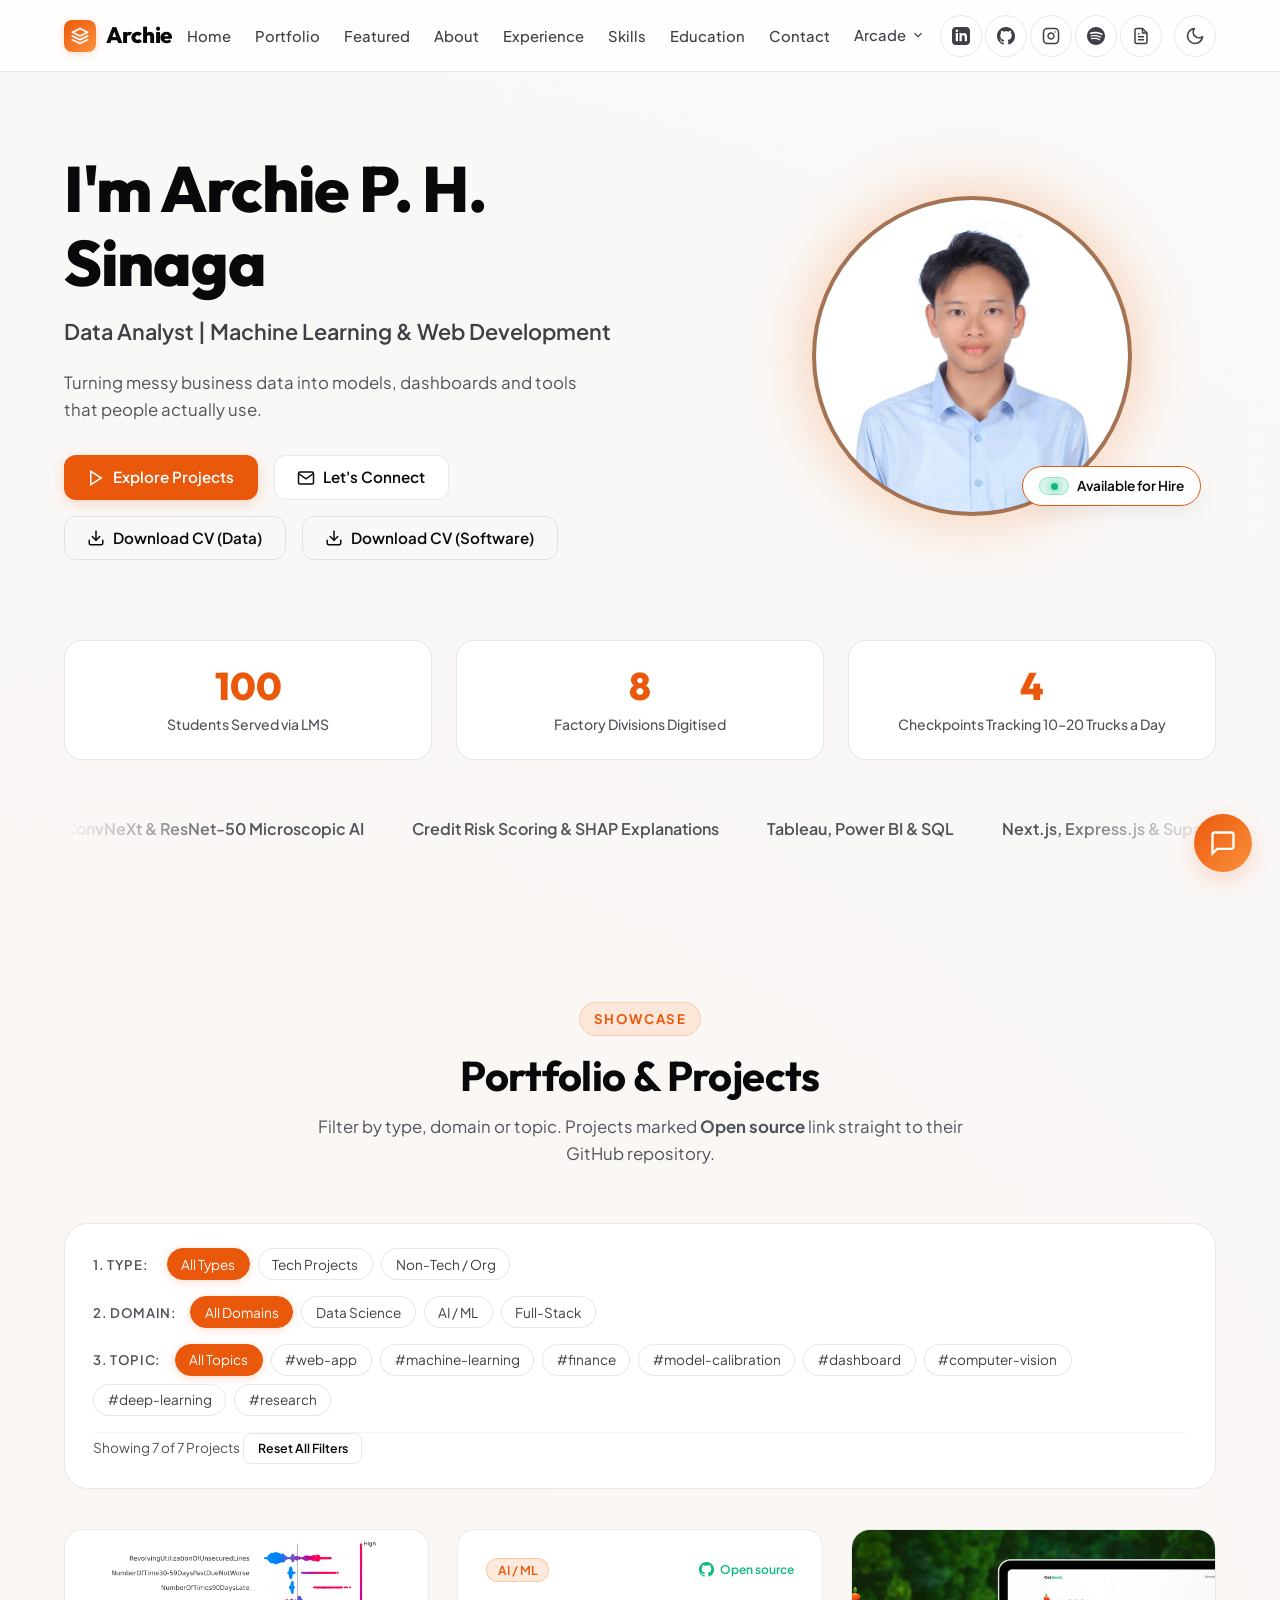
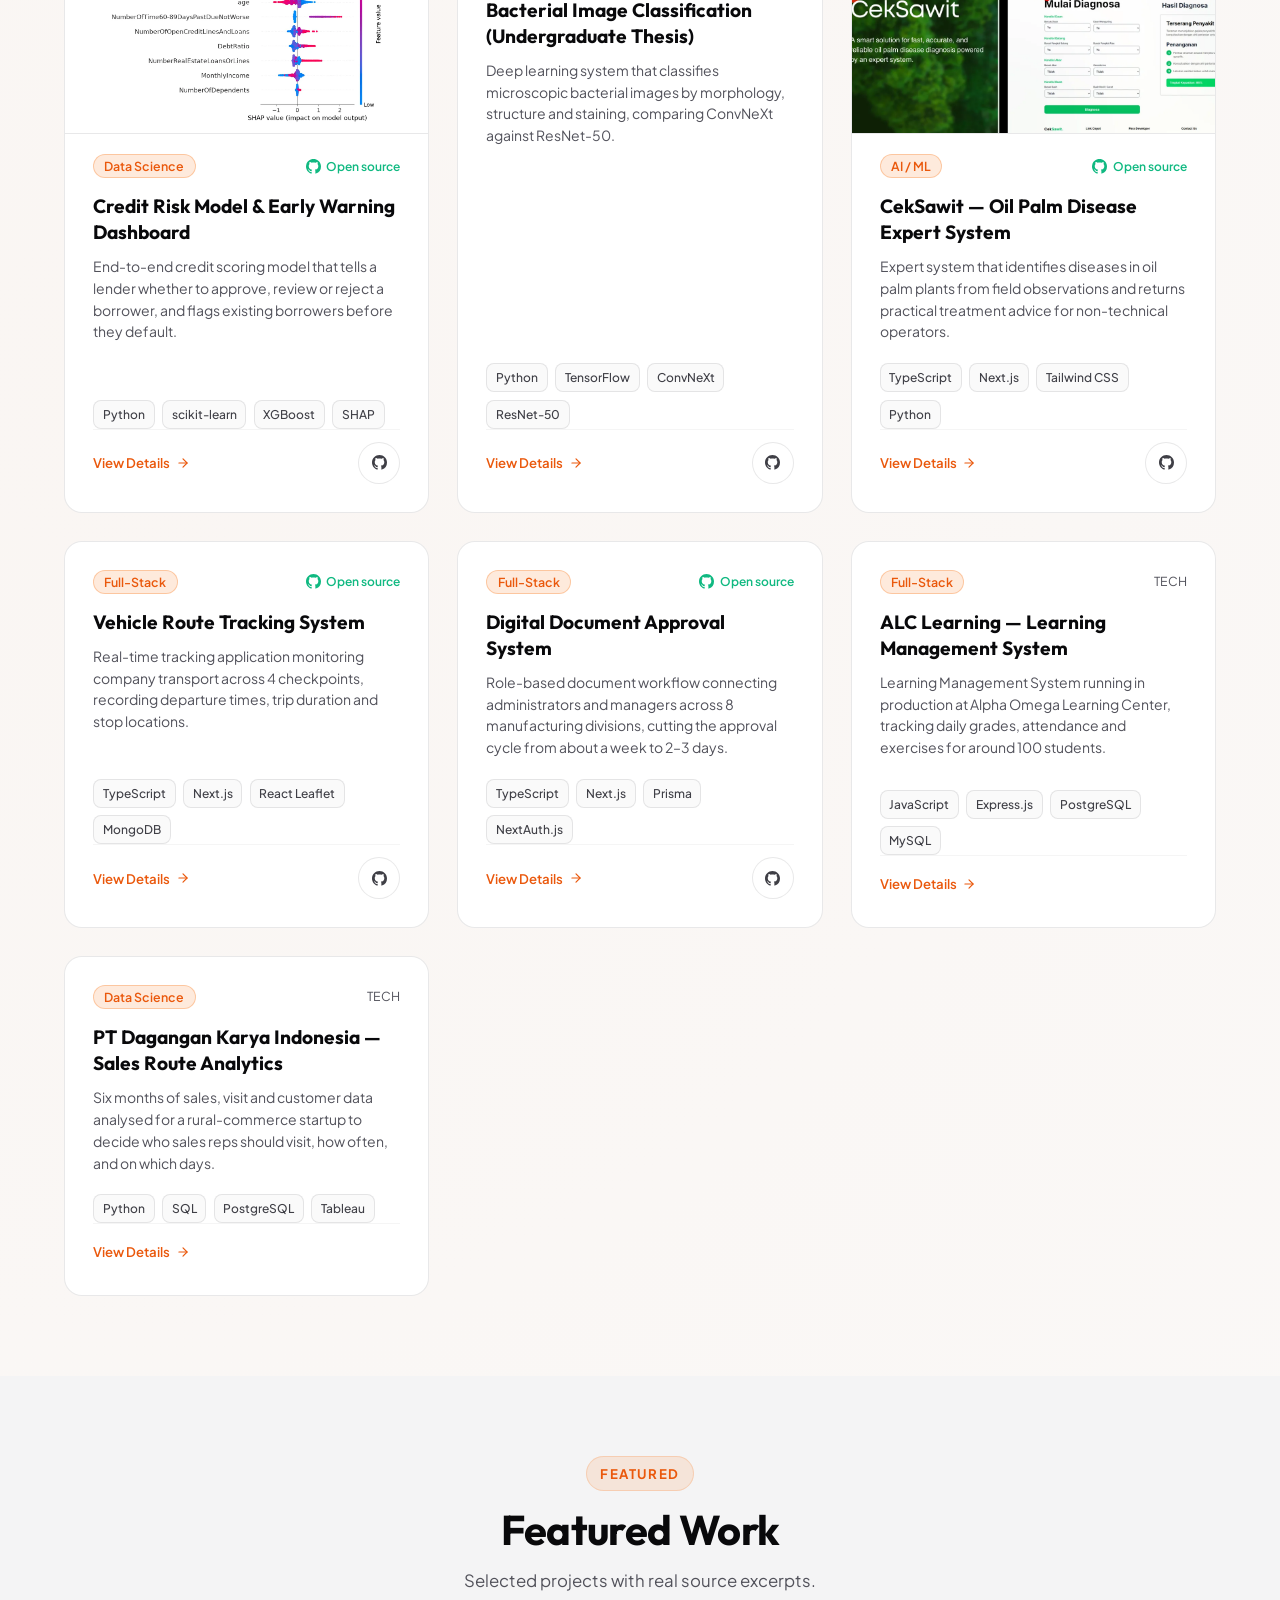
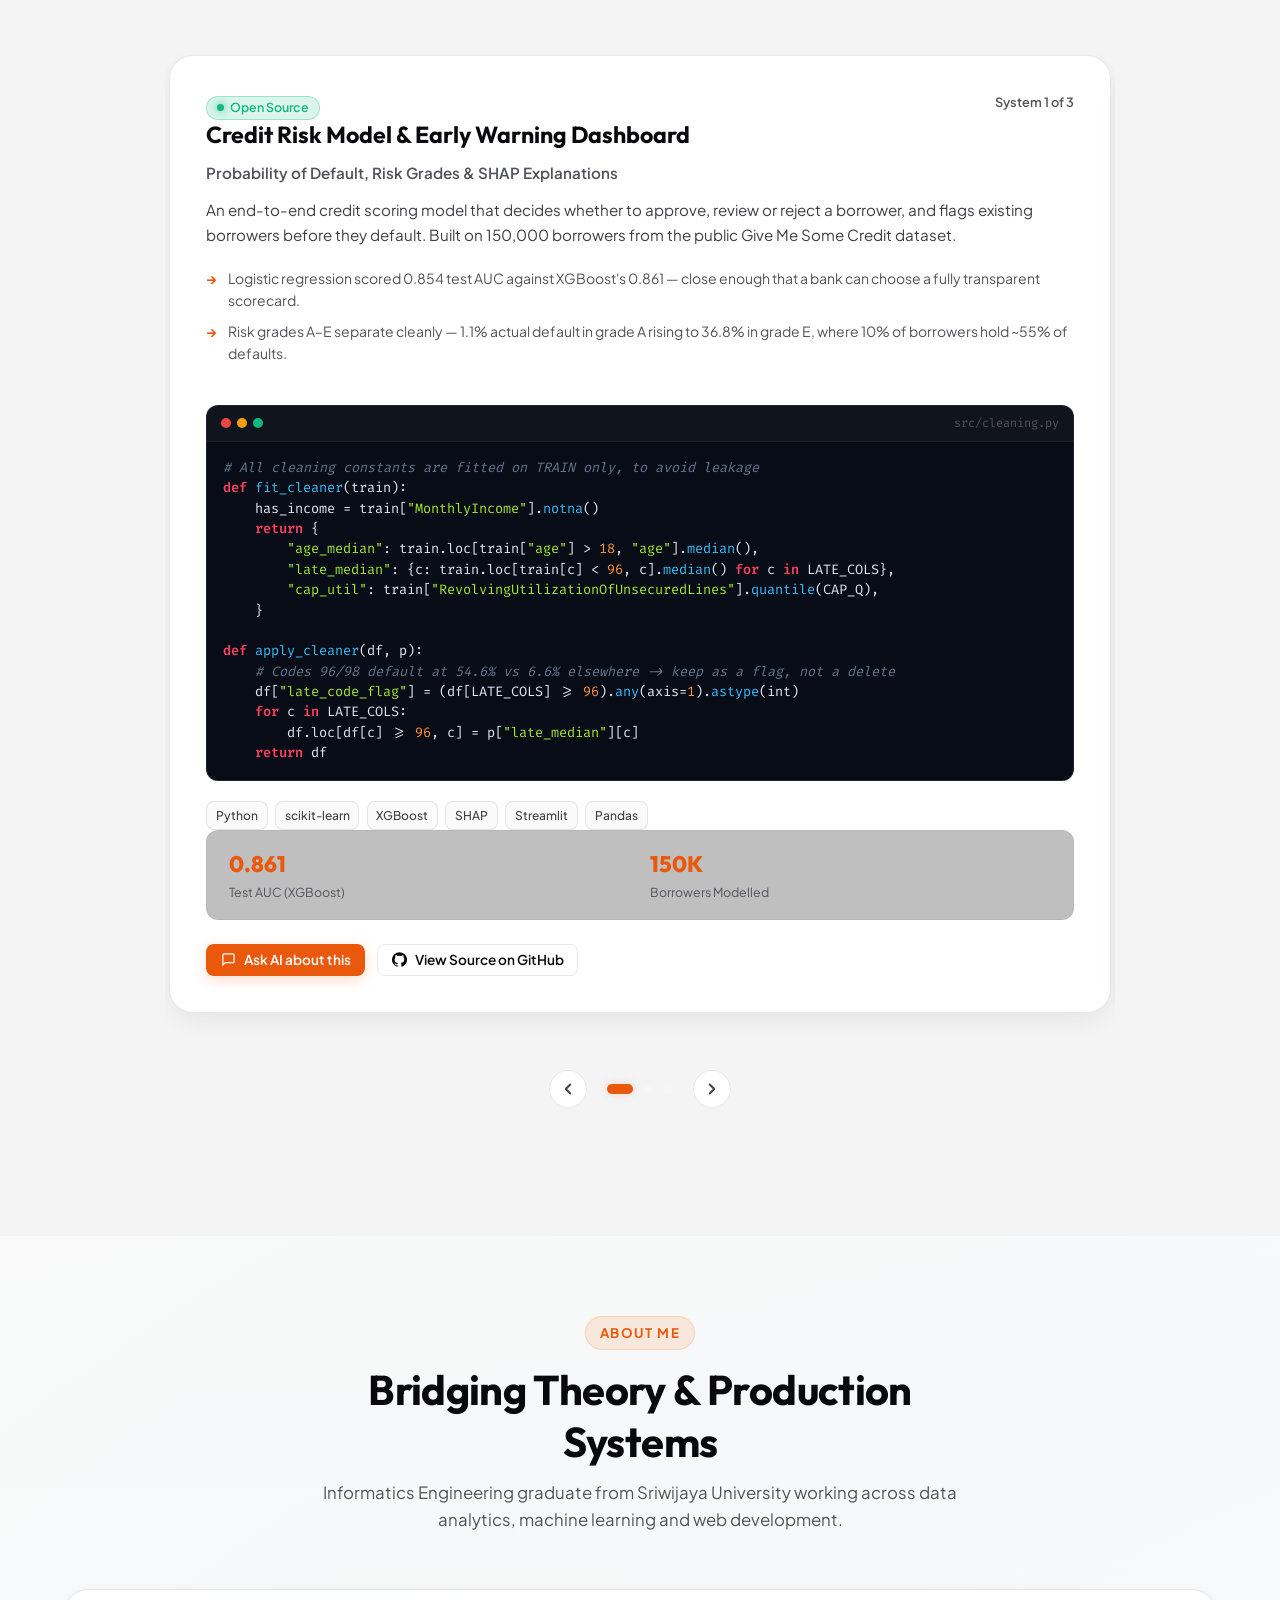
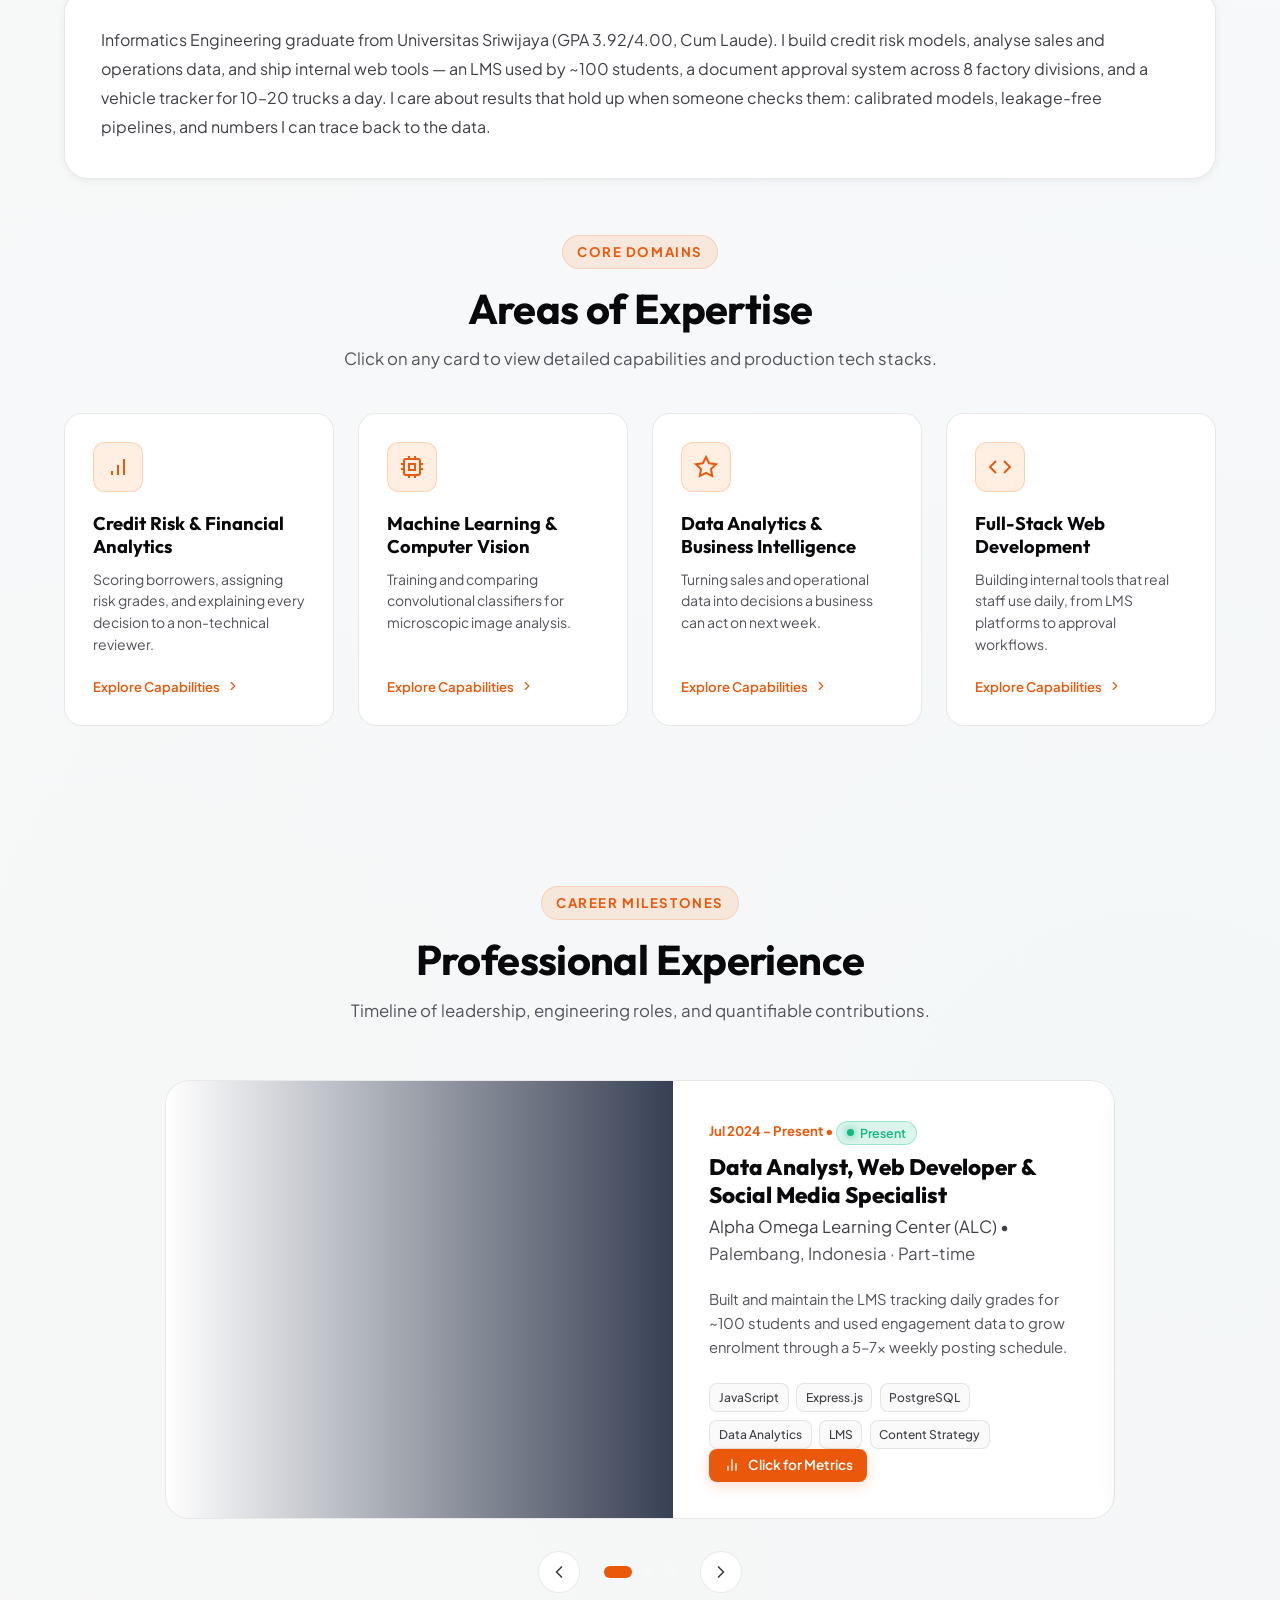
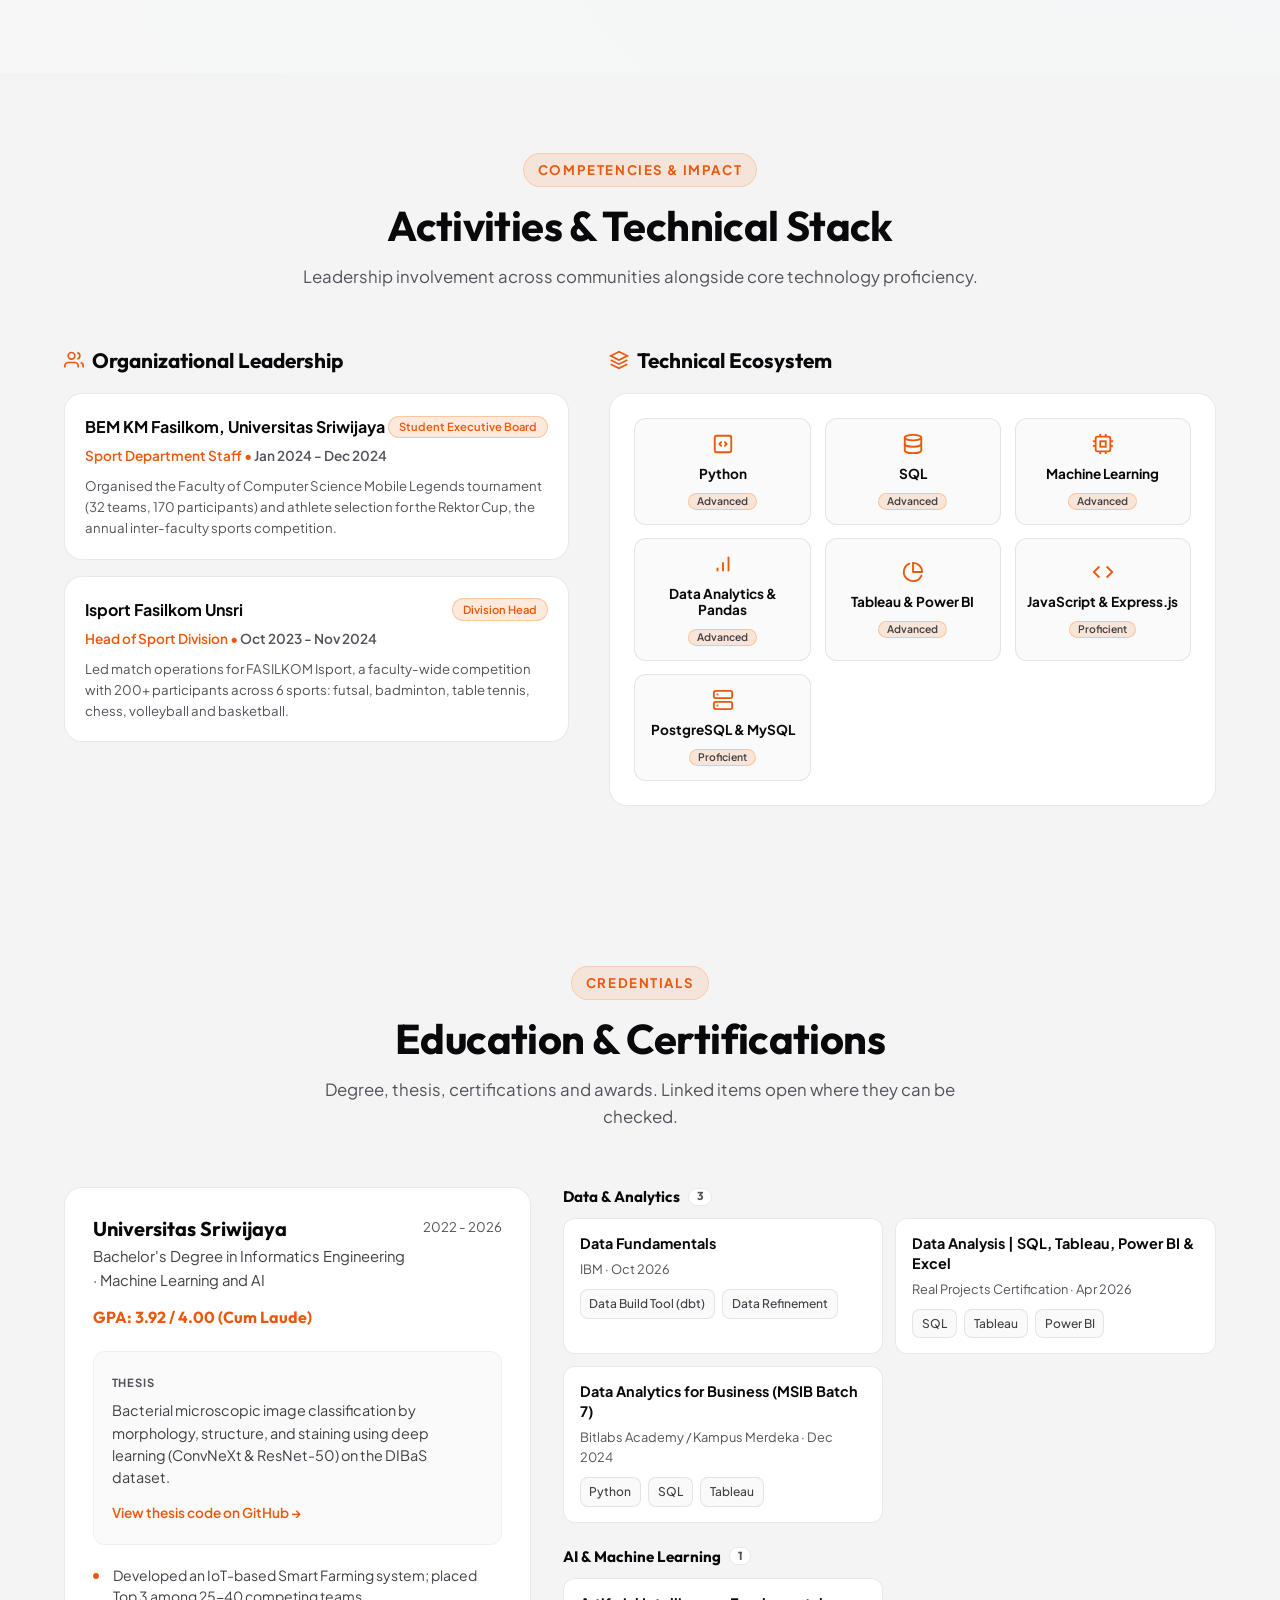
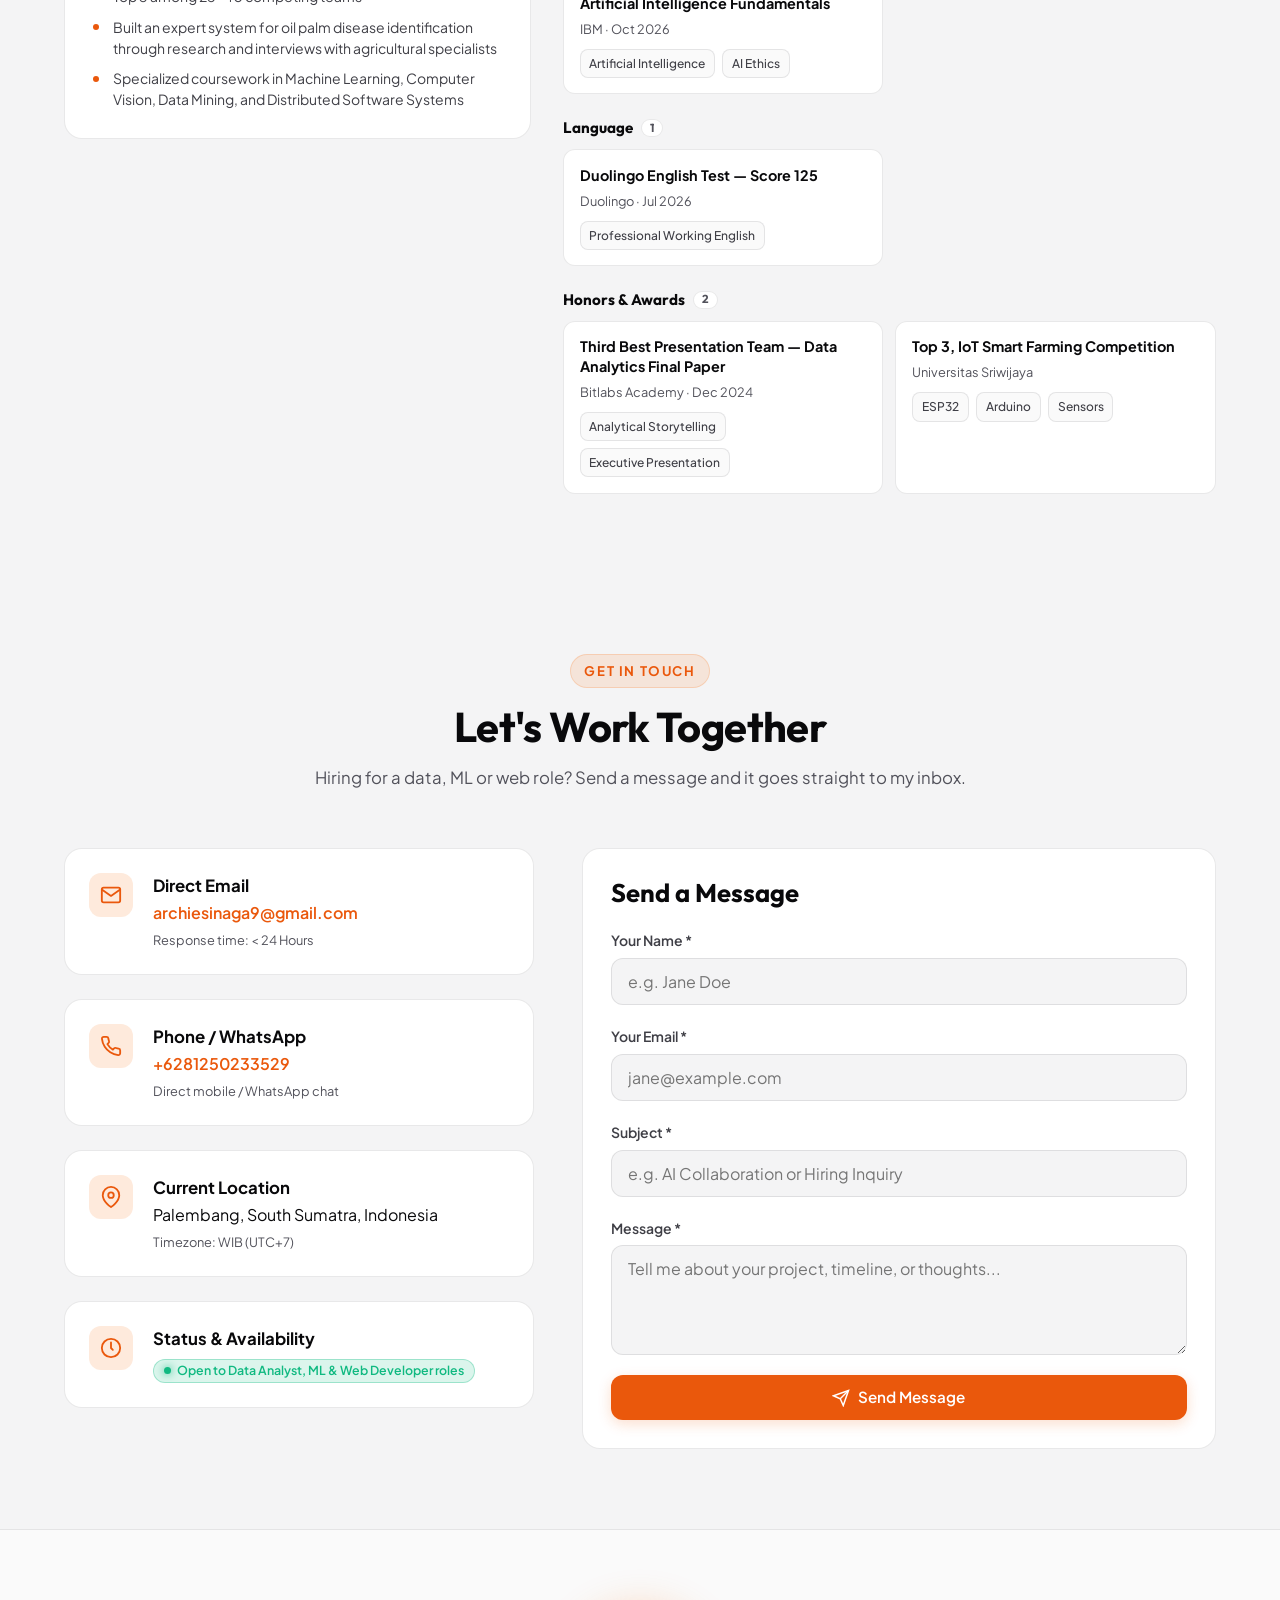
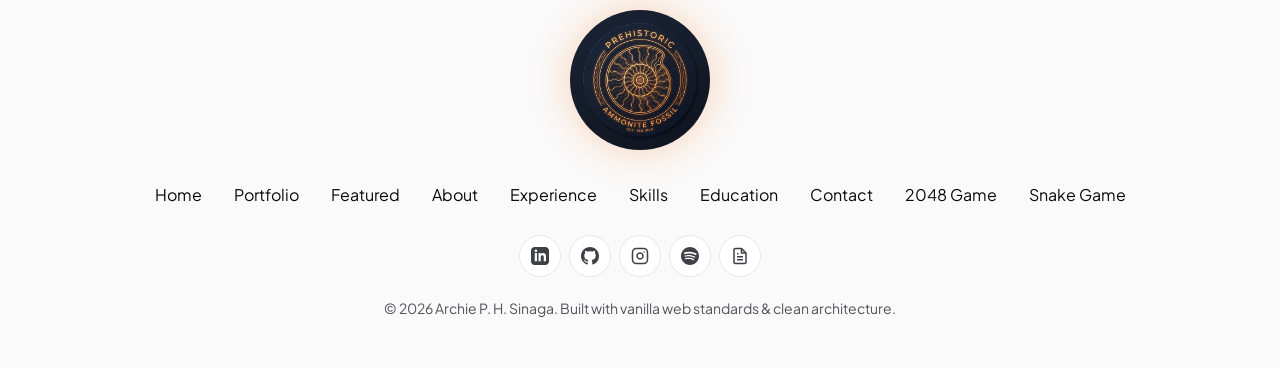
==== commit ddf92536: "Put projects first, add project images, calm the hero - Section order: Hero, Stats, Portfolio, Featu" ====
--- a/index.html
+++ b/index.html
@@ -90,12 +90,12 @@
       <nav>
         <ul class="nav-menu" id="nav-menu">
           <li><a href="#home" class="nav-link active">Home</a></li>
+          <li><a href="#portfolio" class="nav-link">Portfolio</a></li>
+          <li><a href="#news" class="nav-link">Featured</a></li>
           <li><a href="#about" class="nav-link">About</a></li>
-          <li><a href="#news" class="nav-link">Featured</a></li>
           <li><a href="#experience" class="nav-link">Experience</a></li>
           <li><a href="#skills" class="nav-link">Skills</a></li>
           <li><a href="#credentials" class="nav-link">Education</a></li>
-          <li><a href="#portfolio" class="nav-link">Portfolio</a></li>
           <li><a href="#contact" class="nav-link">Contact</a></li>
 
           <!-- More Dropdown (Mini-Games) -->
@@ -142,16 +142,9 @@
   <main>
     <!-- 1. Hero Section -->
     <section id="home" class="hero-section">
-      <!-- Decorative Moon and Ambient Elements -->
-      <div class="hero-backdrop-moon"></div>
-      <div class="hero-speech-bubble">Explore My Portfolio! 🚀</div>
 
       <div class="container hero-grid">
         <div class="hero-content">
-          <div class="hero-greeting">
-            <span class="badge badge-accent">Hello World</span>
-            <span>👋 Welcome to my portfolio</span>
-          </div>
           <h1 class="hero-name" id="hero-name">I'm Archie P. H. Sinaga</h1>
           <div class="hero-role" id="hero-role">Data Analyst | Machine Learning & Web Development</div>
           <p class="hero-motto" id="hero-motto">
@@ -213,23 +206,58 @@
         <!-- Infinite Logo / Tech Marquee -->
         <div class="marquee-container" aria-hidden="true">
           <div class="marquee-track">
-            <span class="marquee-item">⚡ ConvNeXt & ResNet-50 Microscopic AI</span>
-            <span class="marquee-item">💳 Credit Risk Scoring & SHAP Explanations</span>
-            <span class="marquee-item">📊 Tableau, Power BI & SQL</span>
-            <span class="marquee-item">🌐 Next.js, Express.js & Supabase</span>
-            <span class="marquee-item">🎓 Sriwijaya University (GPA 3.92)</span>
+            <span class="marquee-item">ConvNeXt & ResNet-50 Microscopic AI</span>
+            <span class="marquee-item">Credit Risk Scoring & SHAP Explanations</span>
+            <span class="marquee-item">Tableau, Power BI & SQL</span>
+            <span class="marquee-item">Next.js, Express.js & Supabase</span>
+            <span class="marquee-item">Sriwijaya University (GPA 3.92)</span>
             <!-- Repeat once for smooth loop -->
-            <span class="marquee-item">⚡ ConvNeXt & ResNet-50 Microscopic AI</span>
-            <span class="marquee-item">💳 Credit Risk Scoring & SHAP Explanations</span>
-            <span class="marquee-item">📊 Tableau, Power BI & SQL</span>
-            <span class="marquee-item">🌐 Next.js, Express.js & Supabase</span>
-            <span class="marquee-item">🎓 Sriwijaya University (GPA 3.92)</span>
-          </div>
-        </div>
-      </div>
-    </section>
-
-    <!-- 3. About Me & Areas of Expertise -->
+            <span class="marquee-item">ConvNeXt & ResNet-50 Microscopic AI</span>
+            <span class="marquee-item">Credit Risk Scoring & SHAP Explanations</span>
+            <span class="marquee-item">Tableau, Power BI & SQL</span>
+            <span class="marquee-item">Next.js, Express.js & Supabase</span>
+            <span class="marquee-item">Sriwijaya University (GPA 3.92)</span>
+          </div>
+        </div>
+      </div>
+    </section>
+
+    <!-- 3. Portfolio & Projects -->
+    <section id="portfolio" class="portfolio-section">
+      <div class="container">
+        <div class="section-header">
+          <span class="section-tag">Showcase</span>
+          <h2 class="section-title">Portfolio & Projects</h2>
+          <p class="section-desc">Filter by type, domain or topic. Projects marked <strong>Open source</strong> link straight to their GitHub repository.</p>
+        </div>
+
+        <!-- 3-level filter, built by filters.js -->
+        <div class="portfolio-filters-wrap" id="project-filter-bar" role="group" aria-label="Filter projects"></div>
+
+        <!-- Project Cards Grid -->
+        <div class="projects-grid" id="projects-grid-container">
+          <!-- Populated by filters.js from projects.json -->
+        </div>
+      </div>
+    </section>
+
+    <!-- 4. Featured Work -->
+    <section id="news" class="news-section">
+      <div class="container">
+        <div class="section-header">
+          <span class="section-tag">Featured</span>
+          <h2 class="section-title">Featured Work</h2>
+          <p class="section-desc">Selected projects with real source excerpts.</p>
+        </div>
+
+        <!-- Featured Active Projects Swiper Carousel -->
+        <div id="active-projects-container">
+          <!-- Populated by ActiveSystemsCarousel -->
+        </div>
+      </div>
+    </section>
+
+    <!-- 5. About Me & Areas of Expertise -->
     <section id="about" class="about-section">
       <div class="container">
         <div class="section-header">
@@ -256,21 +284,6 @@
       </div>
     </section>
 
-    <!-- 4. Latest News & Activities -->
-    <section id="news" class="news-section">
-      <div class="container">
-        <div class="section-header">
-          <span class="section-tag">Featured</span>
-          <h2 class="section-title">Featured Work</h2>
-          <p class="section-desc">Selected projects with real source excerpts.</p>
-        </div>
-
-        <!-- Featured Active Projects Swiper Carousel -->
-        <div id="active-projects-container">
-          <!-- Populated by ActiveSystemsCarousel -->
-        </div>
-      </div>
-    </section>
 
     <!-- 5. Professional Experience -->
     <section id="experience" class="experience-section">
@@ -353,24 +366,6 @@
       </div>
     </section>
 
-    <!-- 8. Portfolio & Projects -->
-    <section id="portfolio" class="portfolio-section">
-      <div class="container">
-        <div class="section-header">
-          <span class="section-tag">Showcase</span>
-          <h2 class="section-title">Portfolio & Projects</h2>
-          <p class="section-desc">Filter by type, domain or topic. Projects marked <strong>Open source</strong> link straight to their GitHub repository.</p>
-        </div>
-
-        <!-- 3-level filter, built by filters.js -->
-        <div class="portfolio-filters-wrap" id="project-filter-bar" role="group" aria-label="Filter projects"></div>
-
-        <!-- Project Cards Grid -->
-        <div class="projects-grid" id="projects-grid-container">
-          <!-- Populated by filters.js from projects.json -->
-        </div>
-      </div>
-    </section>
 
     <!-- 8. Contact Section ("LET'S WORK TOGETHER") -->
     <section id="contact" class="contact-section">
@@ -441,12 +436,12 @@
 
       <nav class="footer-nav" aria-label="Footer Navigation">
         <a href="#home">Home</a>
+        <a href="#portfolio">Portfolio</a>
+        <a href="#news">Featured</a>
         <a href="#about">About</a>
-        <a href="#news">Featured</a>
         <a href="#experience">Experience</a>
         <a href="#skills">Skills</a>
         <a href="#credentials">Education</a>
-        <a href="#portfolio">Portfolio</a>
         <a href="#contact">Contact</a>
         <a href="2048/">2048 Game</a>
         <a href="Snake/">Snake Game</a>
@@ -465,12 +460,15 @@
     <a href="#home" class="nav-dot active" data-target="home" aria-label="Go to Home section">
       <span class="nav-dot-tooltip">Home</span>
     </a>
+    <a href="#portfolio" class="nav-dot" data-target="portfolio" aria-label="Go to Portfolio section">
+      <span class="nav-dot-tooltip">Portfolio</span>
+    </a>
+    <a href="#news" class="nav-dot" data-target="news" aria-label="Go to Featured section">
+      <span class="nav-dot-tooltip">Featured</span>
+    </a>
     <a href="#about" class="nav-dot" data-target="about" aria-label="Go to About section">
       <span class="nav-dot-tooltip">About</span>
     </a>
-    <a href="#news" class="nav-dot" data-target="news" aria-label="Go to Featured section">
-      <span class="nav-dot-tooltip">Featured</span>
-    </a>
     <a href="#experience" class="nav-dot" data-target="experience" aria-label="Go to Experience section">
       <span class="nav-dot-tooltip">Experience</span>
     </a>
@@ -479,9 +477,6 @@
     </a>
     <a href="#credentials" class="nav-dot" data-target="credentials" aria-label="Go to Education section">
       <span class="nav-dot-tooltip">Education</span>
-    </a>
-    <a href="#portfolio" class="nav-dot" data-target="portfolio" aria-label="Go to Portfolio section">
-      <span class="nav-dot-tooltip">Portfolio</span>
     </a>
     <a href="#contact" class="nav-dot" data-target="contact" aria-label="Go to Contact section">
       <span class="nav-dot-tooltip">Contact</span>
--- a/css/sections.css
+++ b/css/sections.css
@@ -304,7 +304,7 @@
 
 .stats-grid {
   display: grid;
-  grid-template-columns: repeat(4, 1fr);
+  grid-template-columns: repeat(3, 1fr);
   gap: 1.5rem;
 }
 
@@ -974,6 +974,40 @@
   flex-direction: column;
   transition: all var(--transition-normal);
   cursor: pointer;
+}
+
+/* Project image band (cards and modal) */
+.project-card-media,
+.project-modal-media {
+  aspect-ratio: 16 / 9;
+  overflow: hidden;
+  background: #ffffff;
+  border-bottom: 1px solid var(--surface-border);
+}
+
+.project-card-media {
+  margin: -1.75rem -1.75rem 1.25rem;
+  border-radius: var(--radius-lg) var(--radius-lg) 0 0;
+}
+
+.project-modal-media {
+  margin-bottom: 1.25rem;
+  border: 1px solid var(--surface-border);
+  border-radius: var(--radius-md);
+}
+
+.project-card-media img,
+.project-modal-media img {
+  width: 100%;
+  height: 100%;
+  object-fit: cover;
+  display: block;
+}
+
+.project-card-media.is-contain img,
+.project-modal-media.is-contain img {
+  object-fit: contain;
+  padding: 0.5rem;
 }
 
 .project-card:hover {
@@ -1189,7 +1223,7 @@
     grid-template-columns: repeat(2, 1fr);
   }
   .stats-grid {
-    grid-template-columns: repeat(2, 1fr);
+    grid-template-columns: repeat(3, 1fr);
   }
   .active-projects-grid {
     grid-template-columns: 1fr;
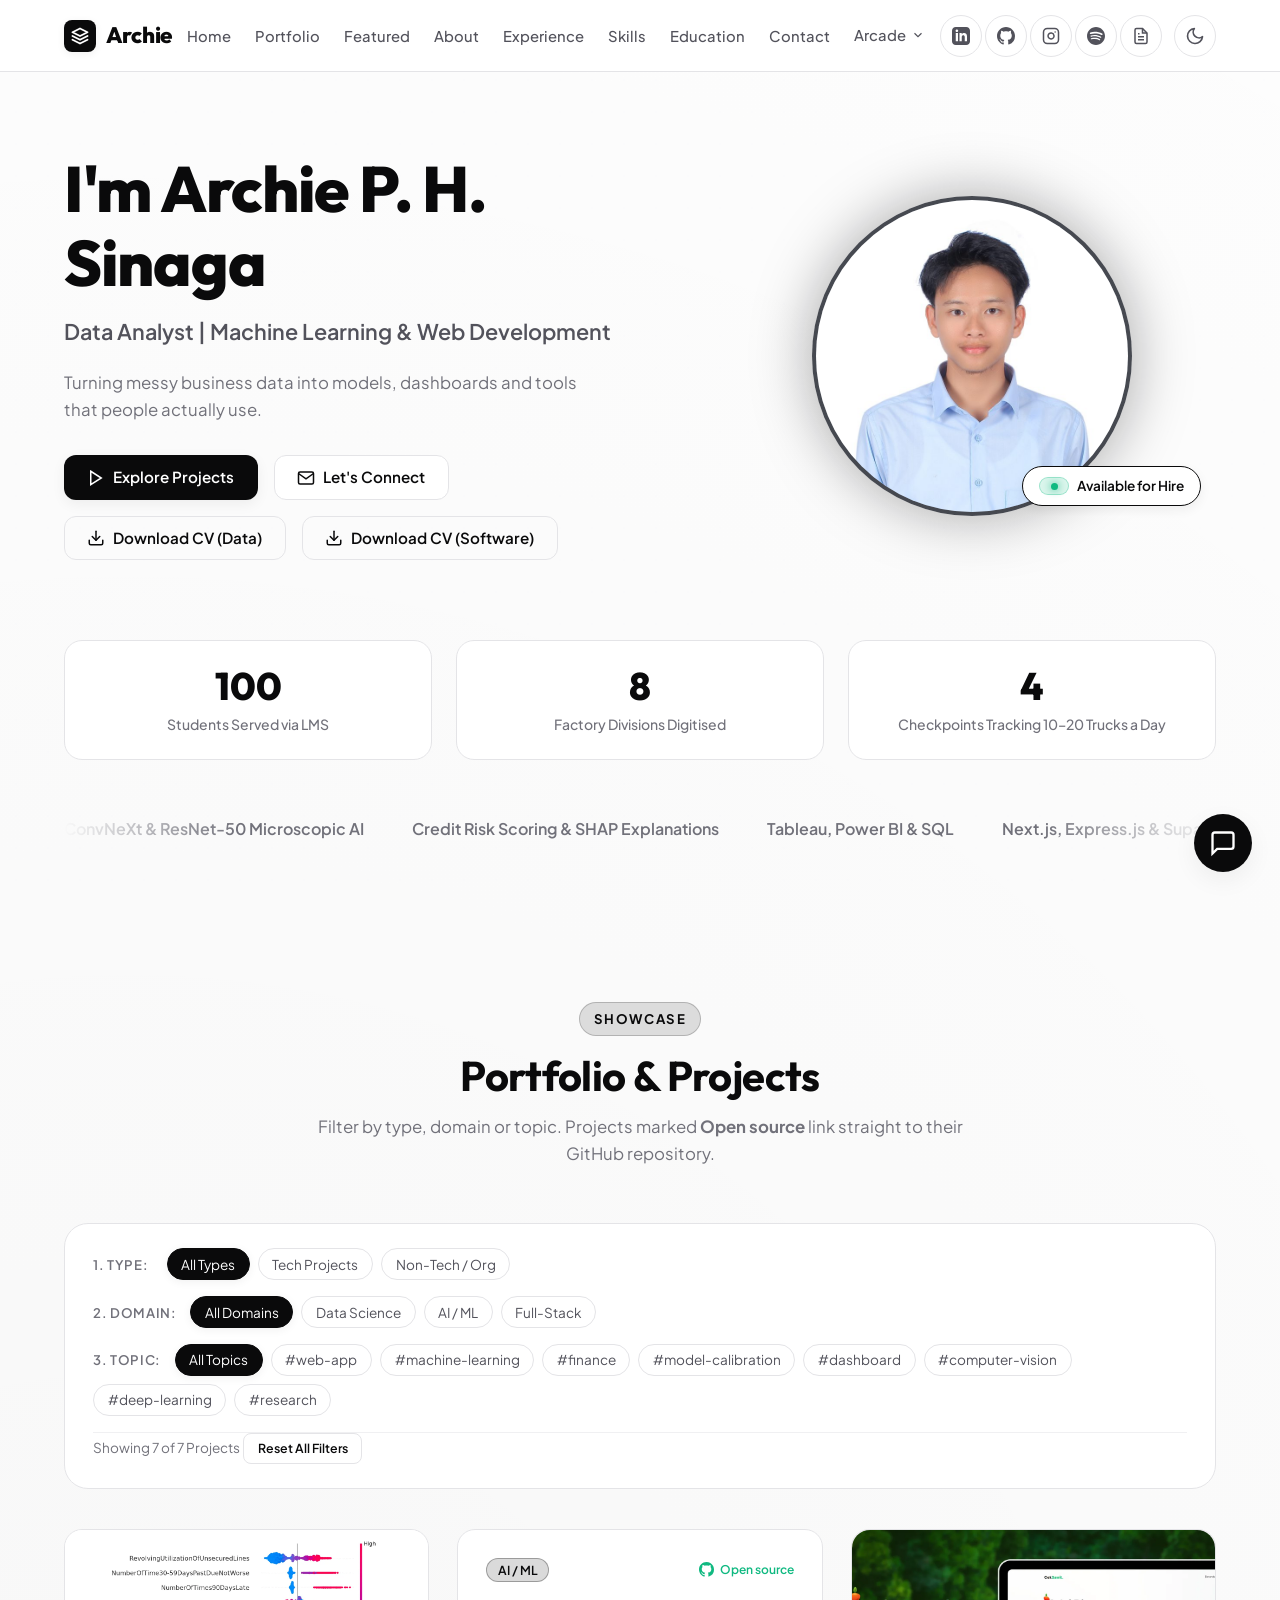
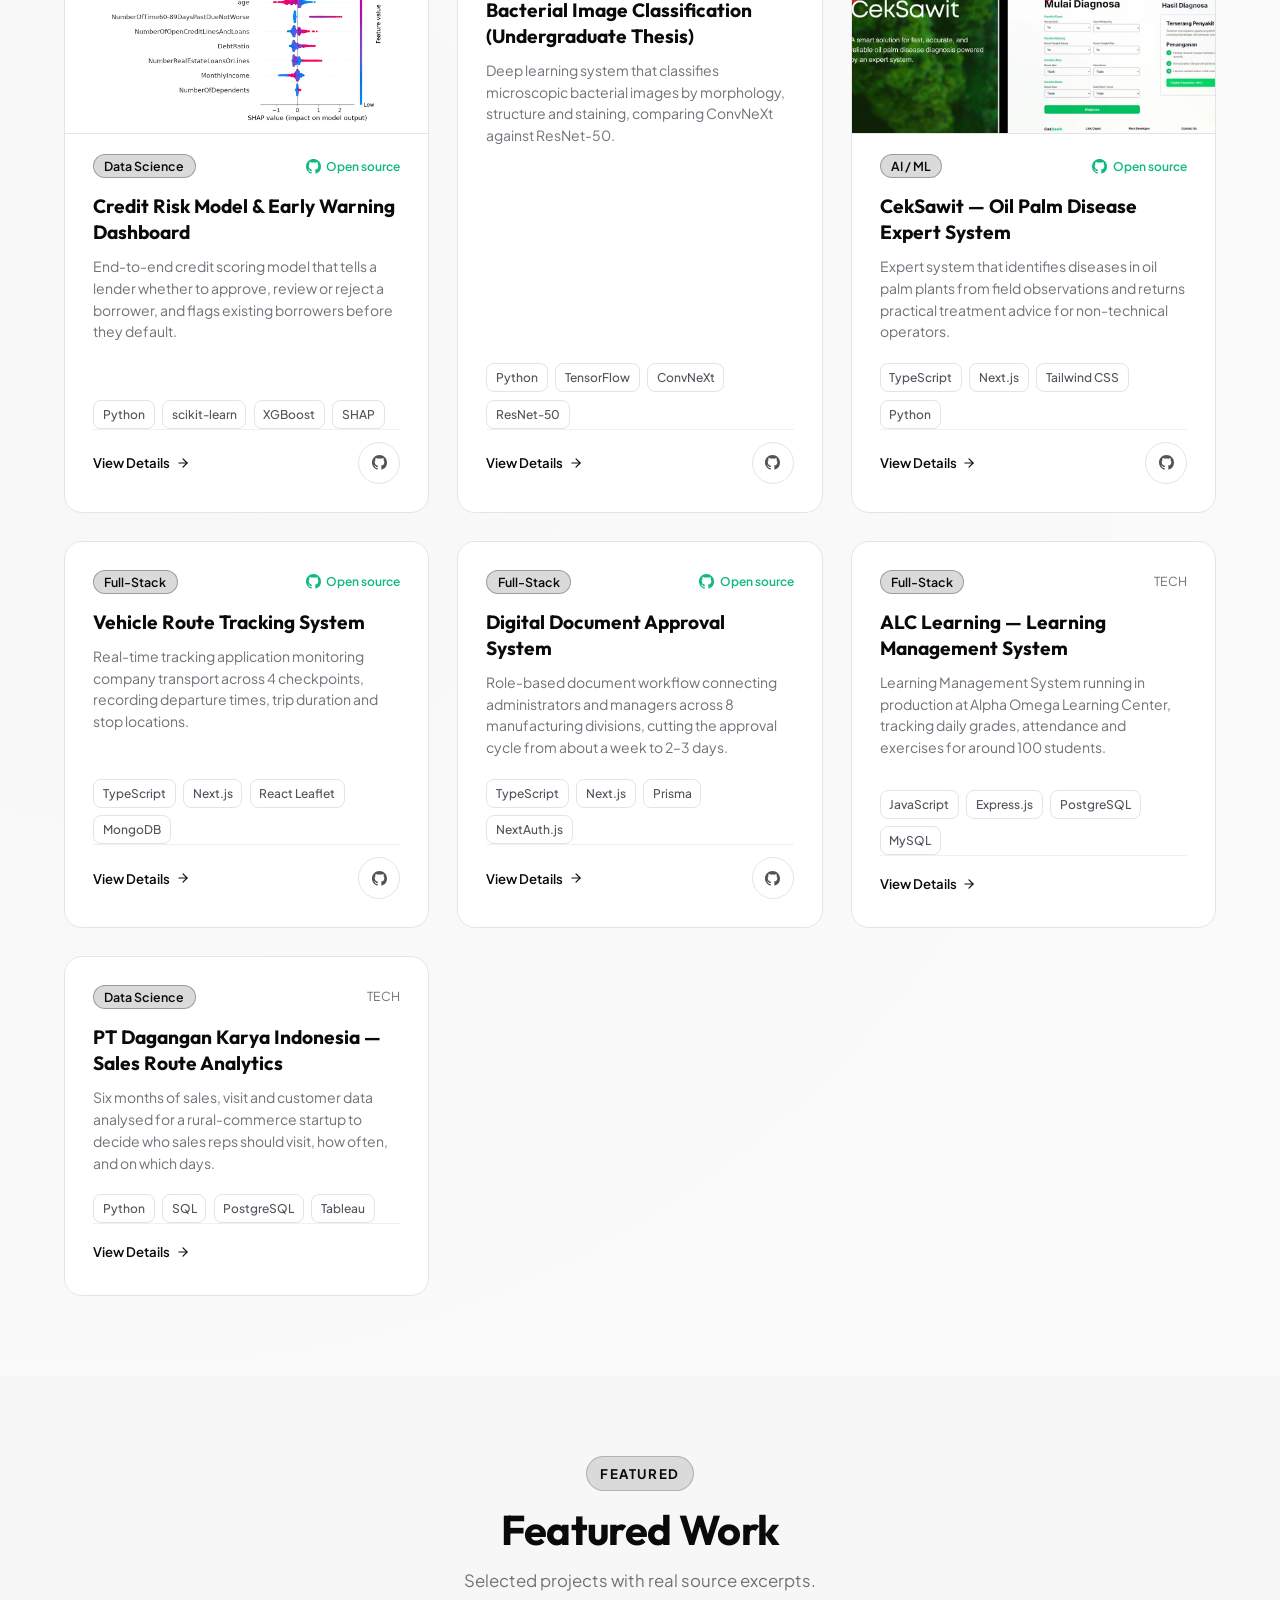
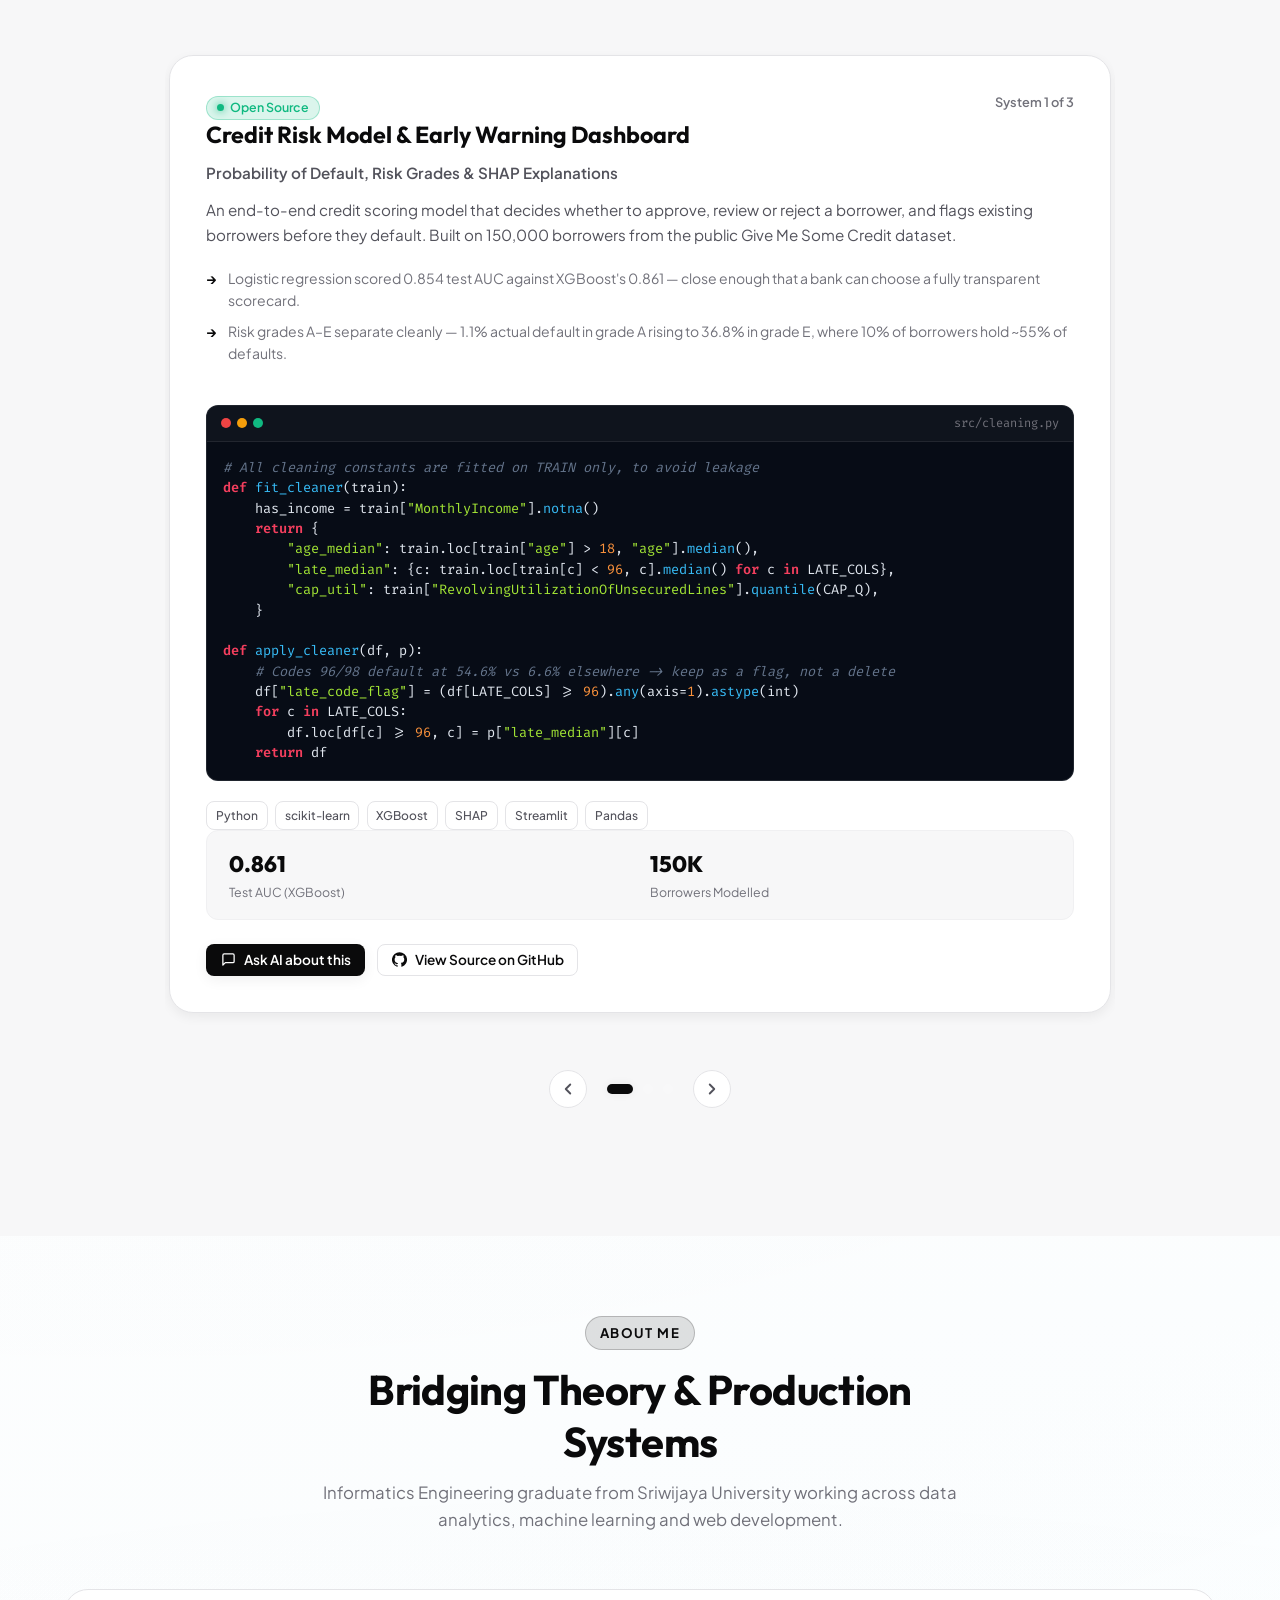
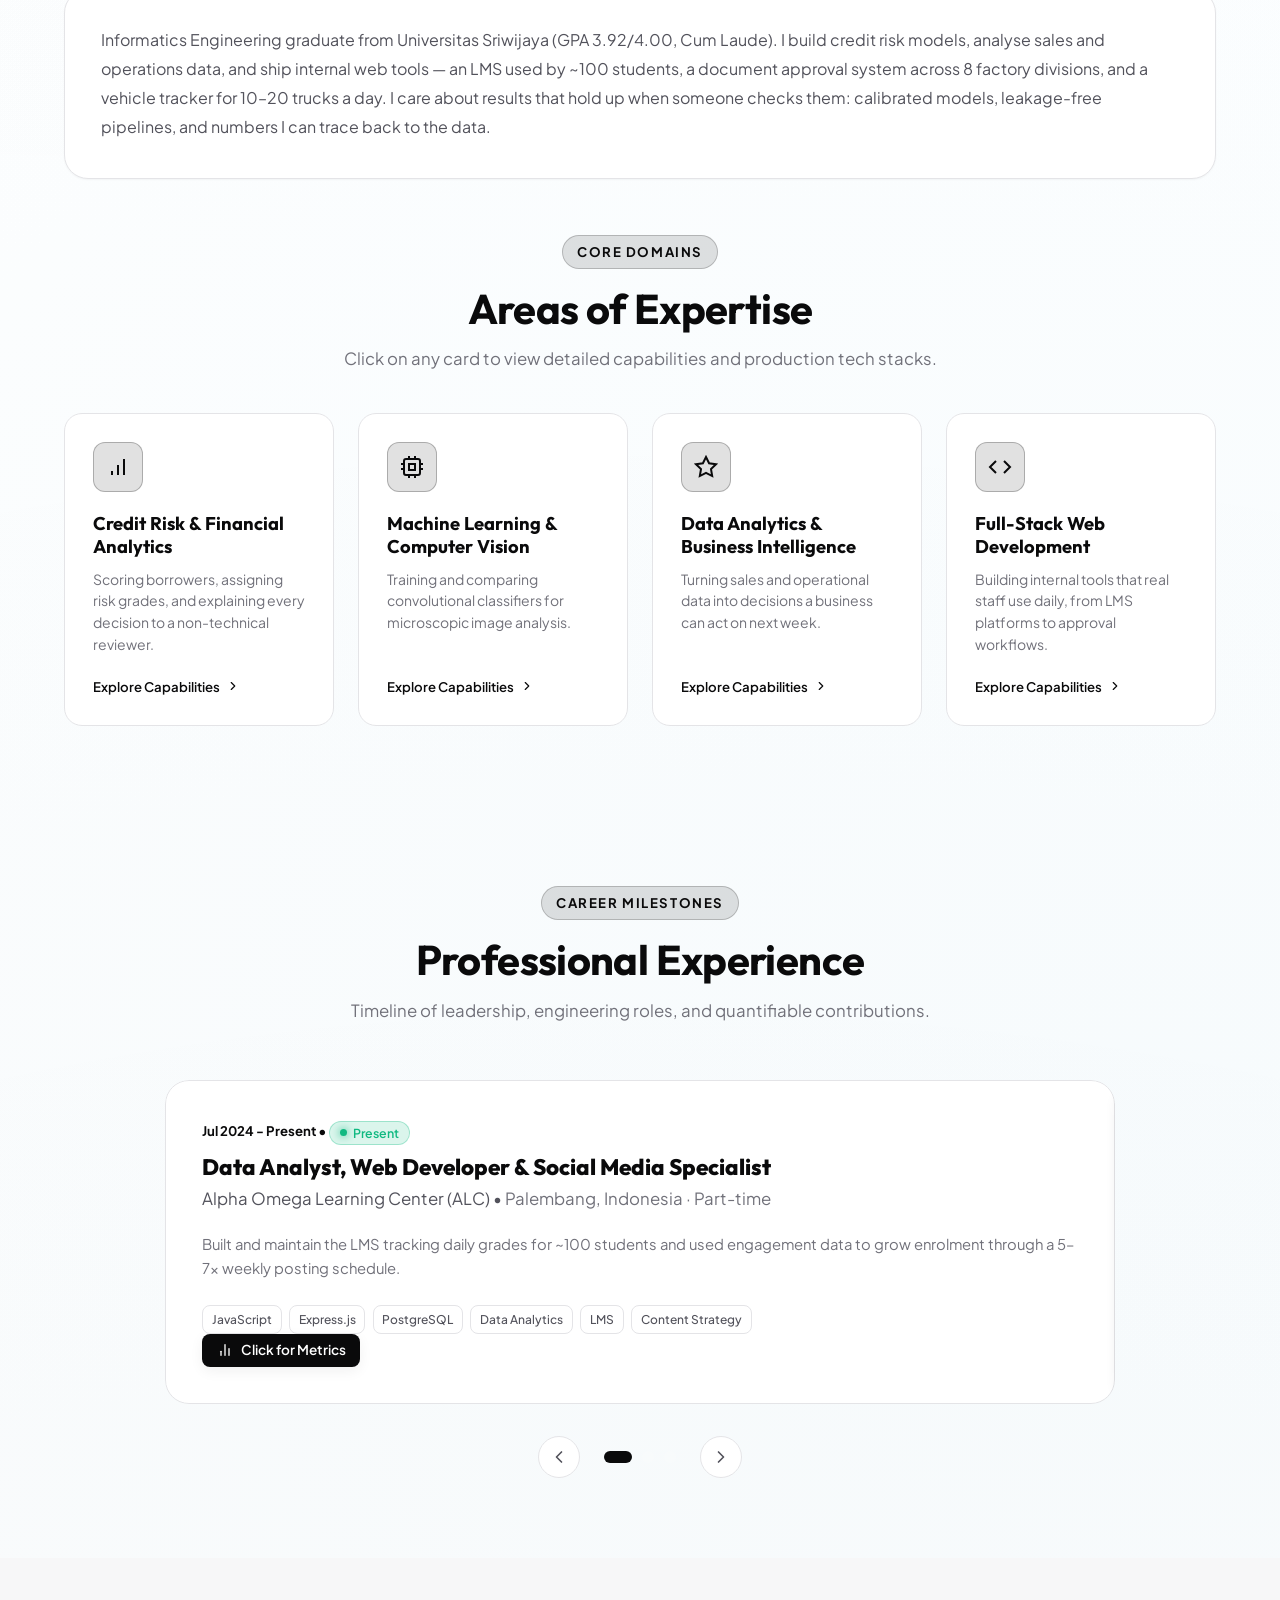
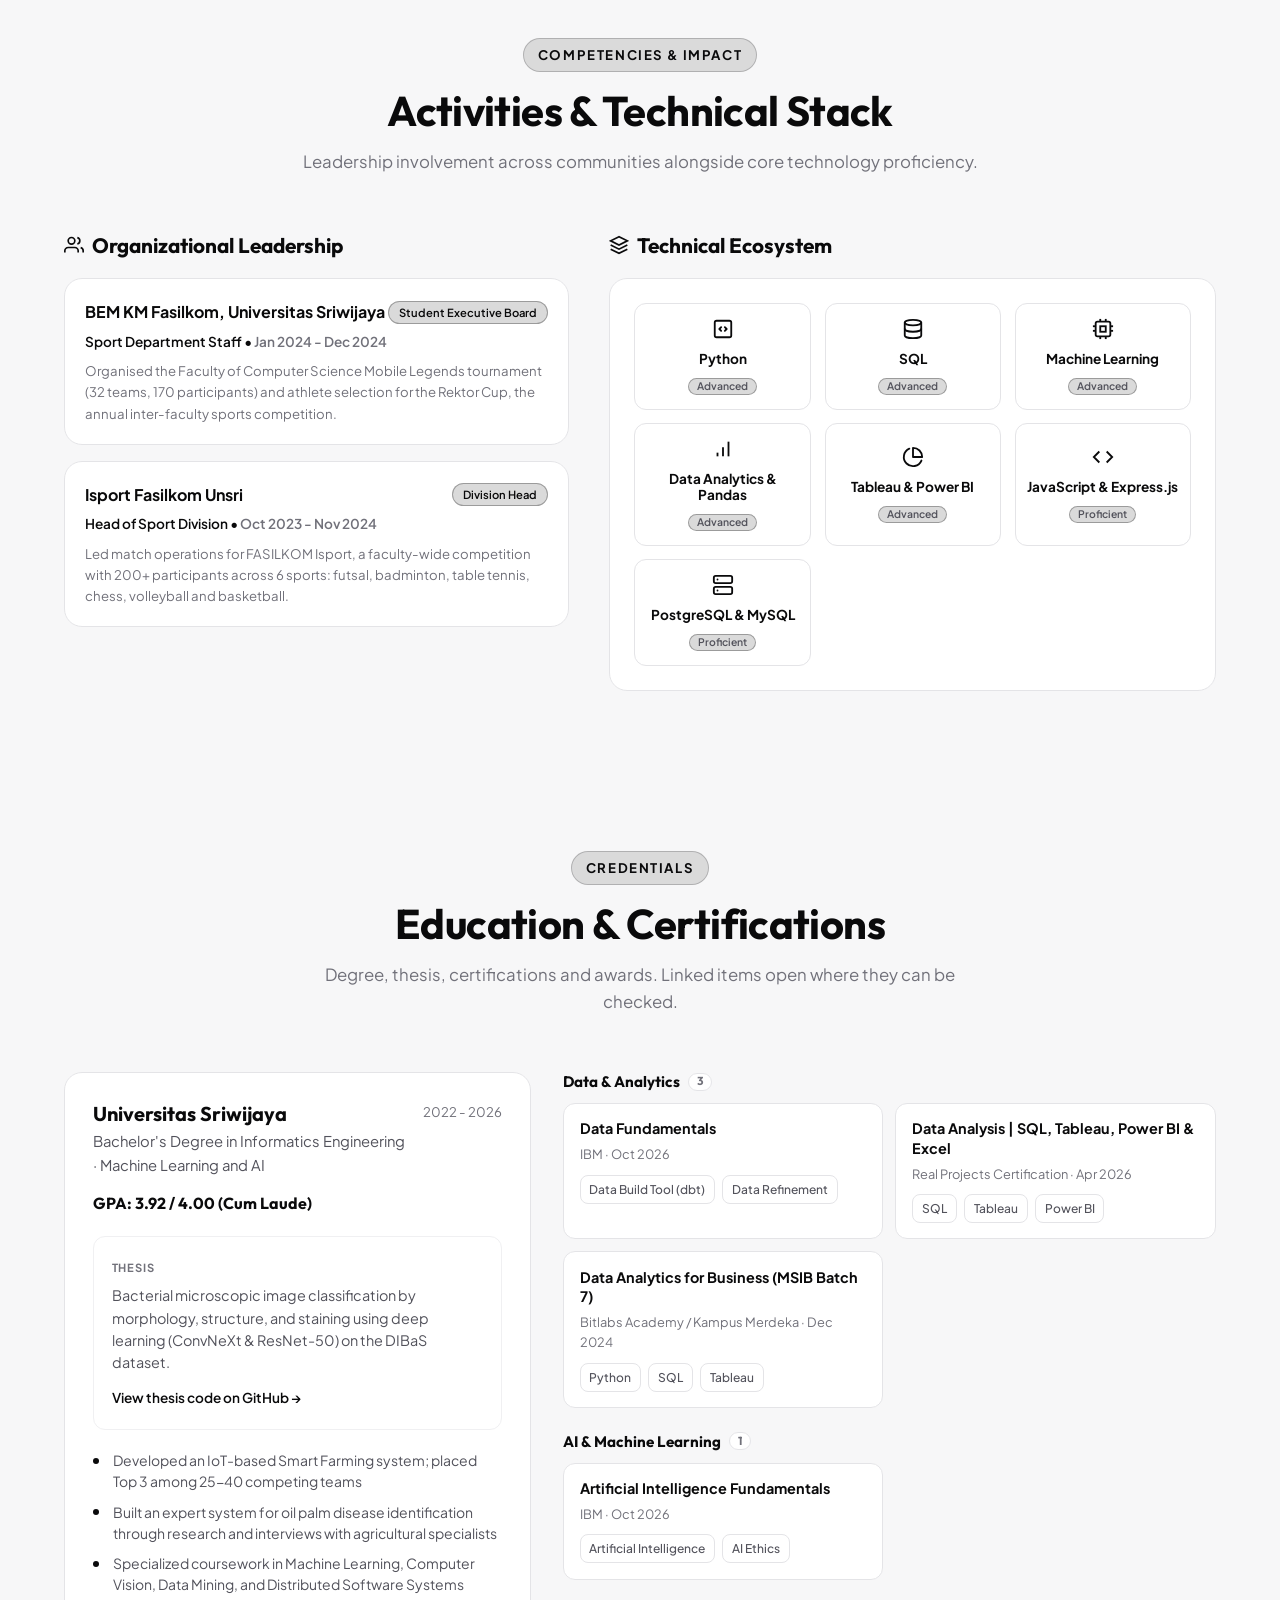
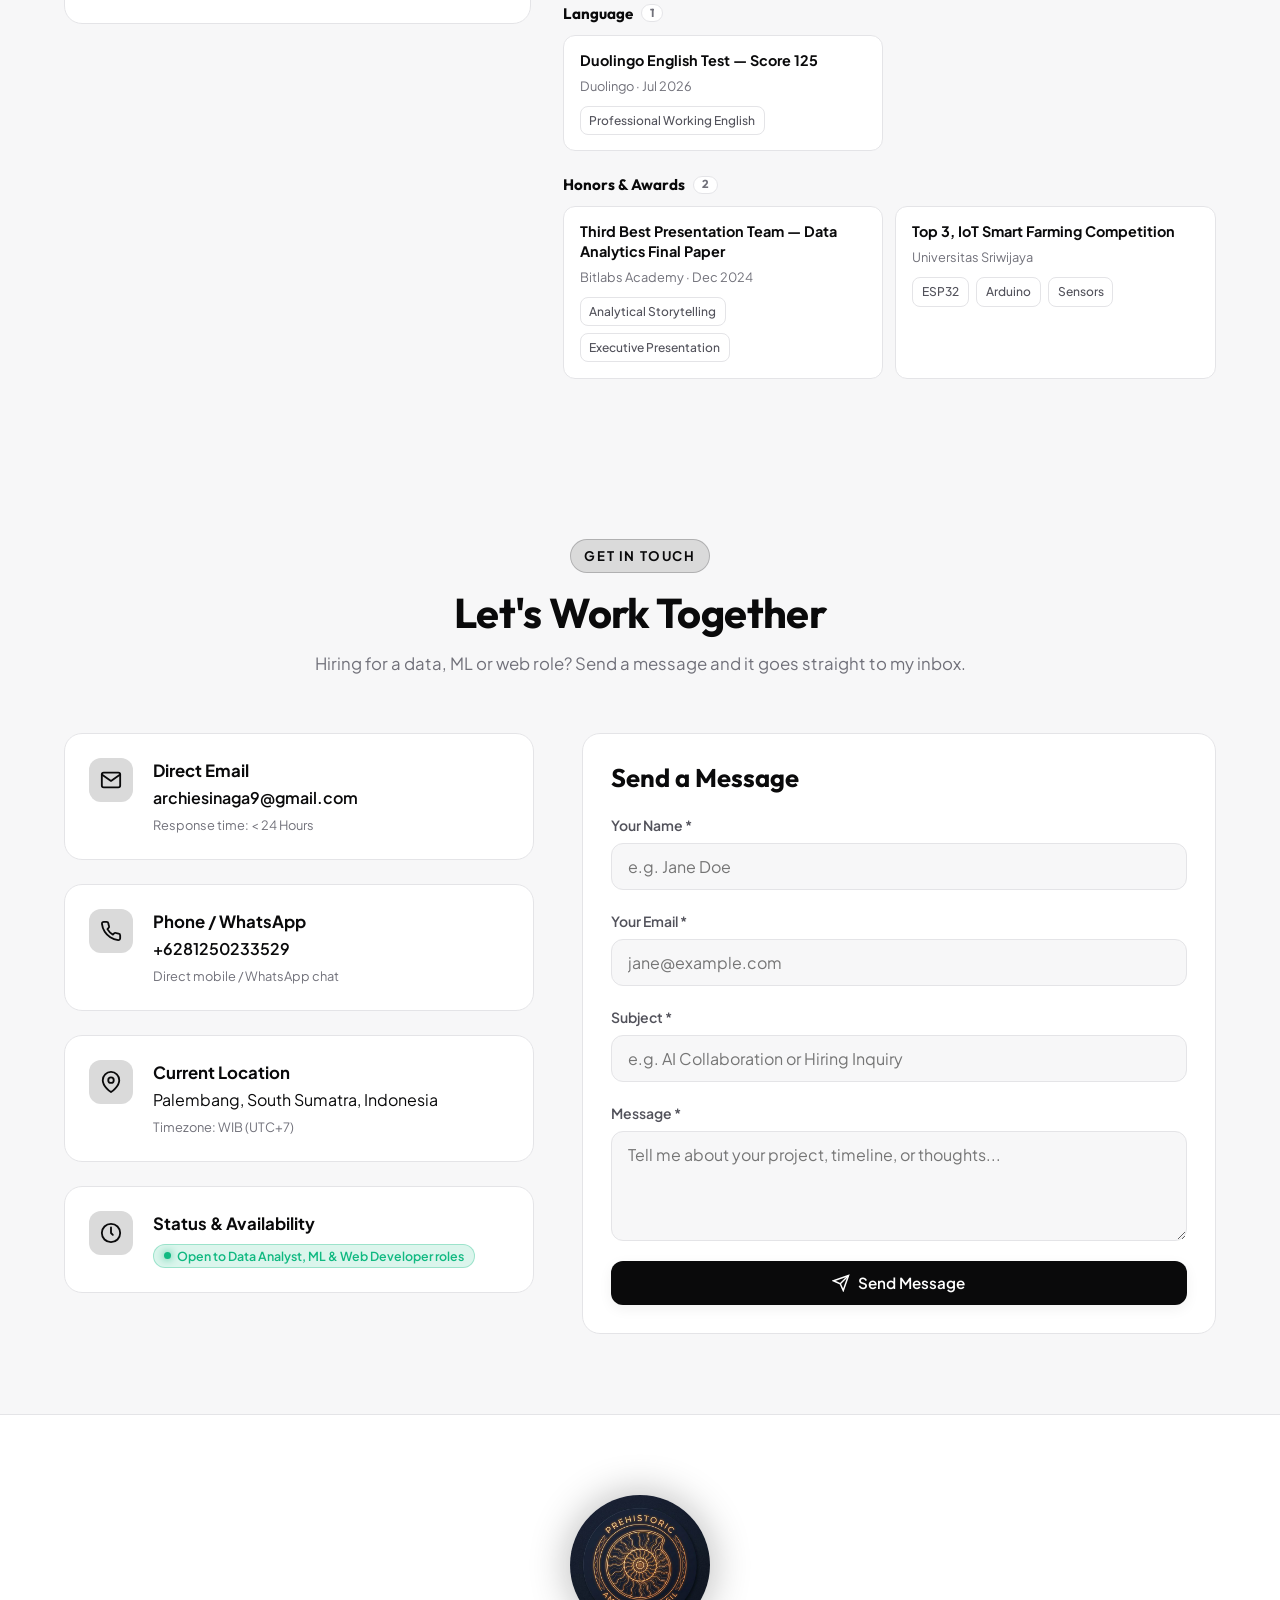
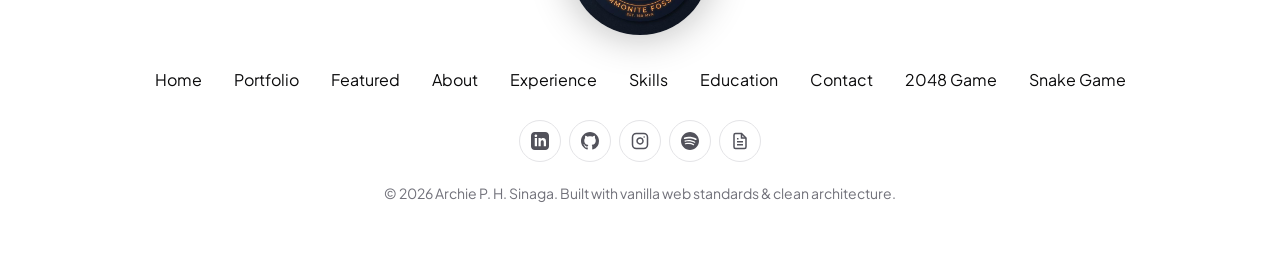
==== commit bd6814ad: "Switch to a white monochrome theme and drop stock experience photos - Light theme is now the default" ====
--- a/index.html
+++ b/index.html
@@ -1,5 +1,5 @@
 <!DOCTYPE html>
-<html lang="en" data-theme="dark">
+<html lang="en" data-theme="light">
 
 <head>
   <meta charset="UTF-8">
@@ -12,7 +12,7 @@
   <meta name="keywords"
     content="Archie P. H. Sinaga, Data Analyst, Machine Learning, Credit Risk, Web Developer, Python, SQL, Tableau, Sriwijaya University, Palembang, Indonesia">
   <meta name="author" content="Archie P. H. Sinaga">
-  <meta name="theme-color" content="#0b1426">
+  <meta name="theme-color" content="#ffffff">
   <link rel="canonical" href="https://archiesinaga.github.io/">
   <link rel="icon" type="image/jpeg" href="image/fossil-emblem.jpg">
 
--- a/css/tokens.css
+++ b/css/tokens.css
@@ -4,28 +4,29 @@
    ========================================================================== */
 
 :root {
-  /* Color Palette - Default Dark Mode (Monochrome + single amber accent) */
-  --bg-main: #09090b;
-  --bg-secondary: #0e0e11;
-  --bg-elevated: #131316;
-  --bg-elevated-hover: #1a1a1f;
-  --bg-glass: rgba(14, 14, 17, 0.72);
-  --bg-input: #0c0c0f;
+  /* Color Palette - Default Dark Mode (Deep Prehistoric Navy & Amber) */
+  --bg-main: #0b111e;
+  --bg-secondary: #0f172a;
+  --bg-elevated: #141f36;
+  --bg-elevated-hover: #1c2b4a;
+  --bg-glass: rgba(15, 23, 42, 0.75);
+  --bg-input: #0d1527;
 
   --surface-border: rgba(255, 255, 255, 0.09);
   --surface-border-hover: rgba(249, 115, 22, 0.45);
   --surface-border-subtle: rgba(255, 255, 255, 0.05);
 
-  --text-primary: #fafafa;
-  --text-secondary: #d4d4d8;
-  --text-muted: #a1a1aa;
-  --text-inverse: #09090b;
+  --text-primary: #f8fafc;
+  --text-secondary: #cbd5e1;
+  --text-muted: #94a3b8;
+  --text-inverse: #0b111e;
 
   /* Brand Accents */
   --accent-primary: #f97316;      /* Amber / Orange */
+  --accent-rgb: 249, 115, 22;     /* same colour, for rgba() tints */
   --accent-primary-hover: #ea580c;
   --accent-glow: rgba(249, 115, 22, 0.25);
-  --accent-secondary: #a1a1aa;    /* Neutral (single-accent system) */
+  --accent-secondary: #38bdf8;    /* Pale Cyan */
   --accent-success: #10b981;
   --accent-warning: #f59e0b;
   --accent-danger: #ef4444;
@@ -60,29 +61,32 @@
 }
 
 [data-theme="light"] {
-  --bg-main: #fafafa;
-  --bg-secondary: #f4f4f5;
+  /* Monochrome: white surfaces, near-black type and buttons.
+     Green (--accent-success) is the only colour, reserved for status. */
+  --bg-main: #ffffff;
+  --bg-secondary: #f7f7f8;
   --bg-elevated: #ffffff;
-  --bg-elevated-hover: #fafafa;
+  --bg-elevated-hover: #f7f7f8;
   --bg-glass: rgba(255, 255, 255, 0.85);
-  --bg-input: #f4f4f5;
+  --bg-input: #f7f7f8;
 
-  --surface-border: rgba(9, 9, 11, 0.09);
-  --surface-border-hover: rgba(234, 88, 12, 0.5);
-  --surface-border-subtle: rgba(9, 9, 11, 0.04);
+  --surface-border: #e4e4e7;
+  --surface-border-hover: #a1a1aa;
+  --surface-border-subtle: #f0f0f2;
 
-  --text-primary: #09090b;
-  --text-secondary: #3f3f46;
-  --text-muted: #52525b;
+  --text-primary: #0a0a0b;
+  --text-secondary: #52525b;
+  --text-muted: #71717a;
   --text-inverse: #ffffff;
 
-  --accent-primary: #ea580c;
-  --accent-primary-hover: #c2410c;
-  --accent-glow: rgba(234, 88, 12, 0.2);
+  --accent-primary: #0a0a0b;
+  --accent-primary-hover: #27272a;
+  --accent-rgb: 10, 10, 11;
+  --accent-glow: rgba(10, 10, 11, 0.06);
   --accent-secondary: #52525b;
 
-  --shadow-sm: 0 2px 8px rgba(9, 9, 11, 0.06);
-  --shadow-md: 0 8px 24px -4px rgba(9, 9, 11, 0.08);
-  --shadow-lg: 0 16px 36px -6px rgba(9, 9, 11, 0.12);
-  --shadow-glow: 0 0 25px rgba(234, 88, 12, 0.2);
+  --shadow-sm: 0 1px 2px rgba(0, 0, 0, 0.04);
+  --shadow-md: 0 4px 12px rgba(0, 0, 0, 0.06);
+  --shadow-lg: 0 8px 30px rgba(0, 0, 0, 0.08);
+  --shadow-glow: 0 8px 30px rgba(0, 0, 0, 0.08);
 }
--- a/css/base.css
+++ b/css/base.css
@@ -36,9 +36,9 @@
   overflow-x: hidden;
   transition: background-color var(--transition-normal), color var(--transition-normal);
   background-image: 
-    radial-gradient(circle at 10% 20%, rgba(249, 115, 22, 0.03) 0%, transparent 40%),
+    radial-gradient(circle at 10% 20%, rgba(var(--accent-rgb), 0.03) 0%, transparent 40%),
     radial-gradient(circle at 90% 60%, rgba(56, 189, 248, 0.03) 0%, transparent 45%),
-    radial-gradient(circle at 50% 90%, rgba(249, 115, 22, 0.03) 0%, transparent 50%);
+    radial-gradient(circle at 50% 90%, rgba(var(--accent-rgb), 0.03) 0%, transparent 50%);
 }
 
 /* Subtle background fossil watermark pattern overlay */
@@ -155,11 +155,11 @@
   text-transform: uppercase;
   letter-spacing: 0.12em;
   color: var(--accent-primary);
-  background: rgba(249, 115, 22, 0.12);
+  background: rgba(var(--accent-rgb), 0.12);
   padding: 0.35rem 0.85rem;
   border-radius: var(--radius-full);
   margin-bottom: 0.85rem;
-  border: 1px solid rgba(249, 115, 22, 0.2);
+  border: 1px solid rgba(var(--accent-rgb), 0.2);
 }
 
 .section-title {
--- a/css/components.css
+++ b/css/components.css
@@ -53,7 +53,7 @@
 .btn-outline:hover {
   border-color: var(--accent-primary);
   color: var(--accent-primary);
-  background-color: rgba(249, 115, 22, 0.08);
+  background-color: rgba(var(--accent-rgb), 0.08);
 }
 
 .btn-sm {
@@ -138,9 +138,9 @@
 }
 
 .badge-accent {
-  background: rgba(249, 115, 22, 0.15);
+  background: rgba(var(--accent-rgb), 0.15);
   color: var(--accent-primary);
-  border: 1px solid rgba(249, 115, 22, 0.3);
+  border: 1px solid rgba(var(--accent-rgb), 0.3);
 }
 
 .tag {
@@ -478,7 +478,7 @@
   width: 58px;
   height: 58px;
   border-radius: 50%;
-  background: linear-gradient(135deg, var(--accent-primary), #fb923c);
+  background: var(--accent-primary);
   color: #ffffff;
   border: none;
   cursor: pointer;
--- a/css/sections.css
+++ b/css/sections.css
@@ -42,7 +42,7 @@
   width: 32px;
   height: 32px;
   border-radius: var(--radius-sm);
-  background: linear-gradient(135deg, var(--accent-primary), #fb923c);
+  background: var(--accent-primary);
   display: flex;
   align-items: center;
   justify-content: center;
@@ -137,7 +137,7 @@
 }
 
 .dropdown-item:hover {
-  background: rgba(249, 115, 22, 0.1);
+  background: rgba(var(--accent-rgb), 0.1);
   color: var(--accent-primary);
 }
 
@@ -165,35 +165,6 @@
   overflow: hidden;
 }
 
-.hero-backdrop-moon {
-  position: absolute;
-  top: 15px;
-  left: 50%;
-  transform: translateX(-50%);
-  width: 90px;
-  height: 90px;
-  border-radius: 50%;
-  background: radial-gradient(circle, #fef08a 0%, #facc15 70%, transparent 100%);
-  box-shadow: 0 0 50px rgba(250, 204, 21, 0.45);
-  opacity: 0.85;
-  pointer-events: none;
-}
-
-.hero-speech-bubble {
-  position: absolute;
-  top: 25px;
-  right: 15%;
-  background: #f59e0b;
-  color: #1e1b4b;
-  font-size: 0.775rem;
-  font-weight: 800;
-  padding: 0.4rem 0.9rem;
-  border-radius: var(--radius-full);
-  box-shadow: 0 4px 15px rgba(245, 158, 11, 0.4);
-  transform: rotate(5deg);
-  animation: float-bubble 3.5s ease-in-out infinite;
-}
-
 @keyframes float-bubble {
   0%, 100% { transform: translateY(0) rotate(5deg); }
   50% { transform: translateY(-8px) rotate(3deg); }
@@ -257,9 +228,9 @@
   width: 320px;
   height: 320px;
   border-radius: 50%;
-  background: radial-gradient(circle, rgba(249, 115, 22, 0.25) 0%, rgba(15, 23, 42, 0.6) 70%);
-  border: 4px solid rgba(249, 115, 22, 0.4);
-  box-shadow: 0 0 60px rgba(249, 115, 22, 0.35);
+  background: radial-gradient(circle, rgba(var(--accent-rgb), 0.25) 0%, rgba(15, 23, 42, 0.6) 70%);
+  border: 4px solid rgba(var(--accent-rgb), 0.4);
+  box-shadow: 0 0 60px rgba(var(--accent-rgb), 0.35);
   display: flex;
   align-items: center;
   justify-content: center;
@@ -421,8 +392,8 @@
   width: 50px;
   height: 50px;
   border-radius: var(--radius-md);
-  background: rgba(249, 115, 22, 0.12);
-  border: 1px solid rgba(249, 115, 22, 0.25);
+  background: rgba(var(--accent-rgb), 0.12);
+  border: 1px solid rgba(var(--accent-rgb), 0.25);
   display: flex;
   align-items: center;
   justify-content: center;
@@ -561,7 +532,7 @@
   display: grid;
   grid-template-columns: 1fr 1fr;
   gap: 1.25rem;
-  background: rgba(0, 0, 0, 0.25);
+  background: var(--bg-secondary);
   padding: 1rem 1.4rem;
   border-radius: var(--radius-md);
   margin-top: auto;
@@ -655,7 +626,7 @@
   padding: 0.5rem 0.25rem 1rem 0.25rem;
   -webkit-overflow-scrolling: touch;
   scrollbar-width: thin;
-  scrollbar-color: rgba(249, 115, 22, 0.3) transparent;
+  scrollbar-color: rgba(var(--accent-rgb), 0.3) transparent;
   touch-action: pan-x pan-y;
 }
 
@@ -668,7 +639,7 @@
 }
 
 .news-slider-track::-webkit-scrollbar-thumb {
-  background: rgba(249, 115, 22, 0.3);
+  background: rgba(var(--accent-rgb), 0.3);
   border-radius: 3px;
 }
 
@@ -757,6 +728,10 @@
   grid-template-columns: 1.15fr 1fr;
 }
 
+.exp-card-large.no-image {
+  grid-template-columns: 1fr;
+}
+
 .exp-image-box {
   position: relative;
   min-height: 320px;
@@ -772,7 +747,7 @@
 .exp-image-overlay {
   position: absolute;
   inset: 0;
-  background: linear-gradient(to right, transparent, rgba(20, 31, 54, 0.85));
+  background: linear-gradient(to right, transparent, var(--bg-elevated));
 }
 
 .exp-content {
@@ -1081,7 +1056,7 @@
   width: 44px;
   height: 44px;
   border-radius: var(--radius-md);
-  background: rgba(249, 115, 22, 0.15);
+  background: rgba(var(--accent-rgb), 0.15);
   color: var(--accent-primary);
   display: flex;
   align-items: center;
@@ -1139,7 +1114,7 @@
   width: 38px;
   height: 38px;
   border-radius: 50%;
-  background: linear-gradient(135deg, var(--accent-primary), #fb923c);
+  background: var(--accent-primary);
   color: white;
   display: flex;
   align-items: center;
@@ -1178,13 +1153,13 @@
   height: 100%;
   object-fit: contain;
   border-radius: 50%;
-  box-shadow: 0 0 40px rgba(249, 115, 22, 0.3);
+  box-shadow: 0 0 40px rgba(var(--accent-rgb), 0.3);
   animation: pulse-glow 4s ease-in-out infinite;
 }
 
 @keyframes pulse-glow {
-  0%, 100% { box-shadow: 0 0 30px rgba(249, 115, 22, 0.25); }
-  50% { box-shadow: 0 0 55px rgba(249, 115, 22, 0.5); }
+  0%, 100% { box-shadow: 0 0 30px rgba(var(--accent-rgb), 0.25); }
+  50% { box-shadow: 0 0 55px rgba(var(--accent-rgb), 0.5); }
 }
 
 .footer-nav {
@@ -1209,10 +1184,7 @@
     text-align: center;
     gap: 2.5rem;
   }
-  .hero-speech-bubble {
-    right: 5%;
-  }
-  .hero-motto {
+    .hero-motto {
     margin-left: auto;
     margin-right: auto;
   }
@@ -1550,8 +1522,8 @@
 }
 
 .form-feedback-info {
-  background: rgba(249, 115, 22, 0.1);
-  border-color: rgba(249, 115, 22, 0.3);
+  background: rgba(var(--accent-rgb), 0.1);
+  border-color: rgba(var(--accent-rgb), 0.3);
   color: var(--text-primary);
 }
 
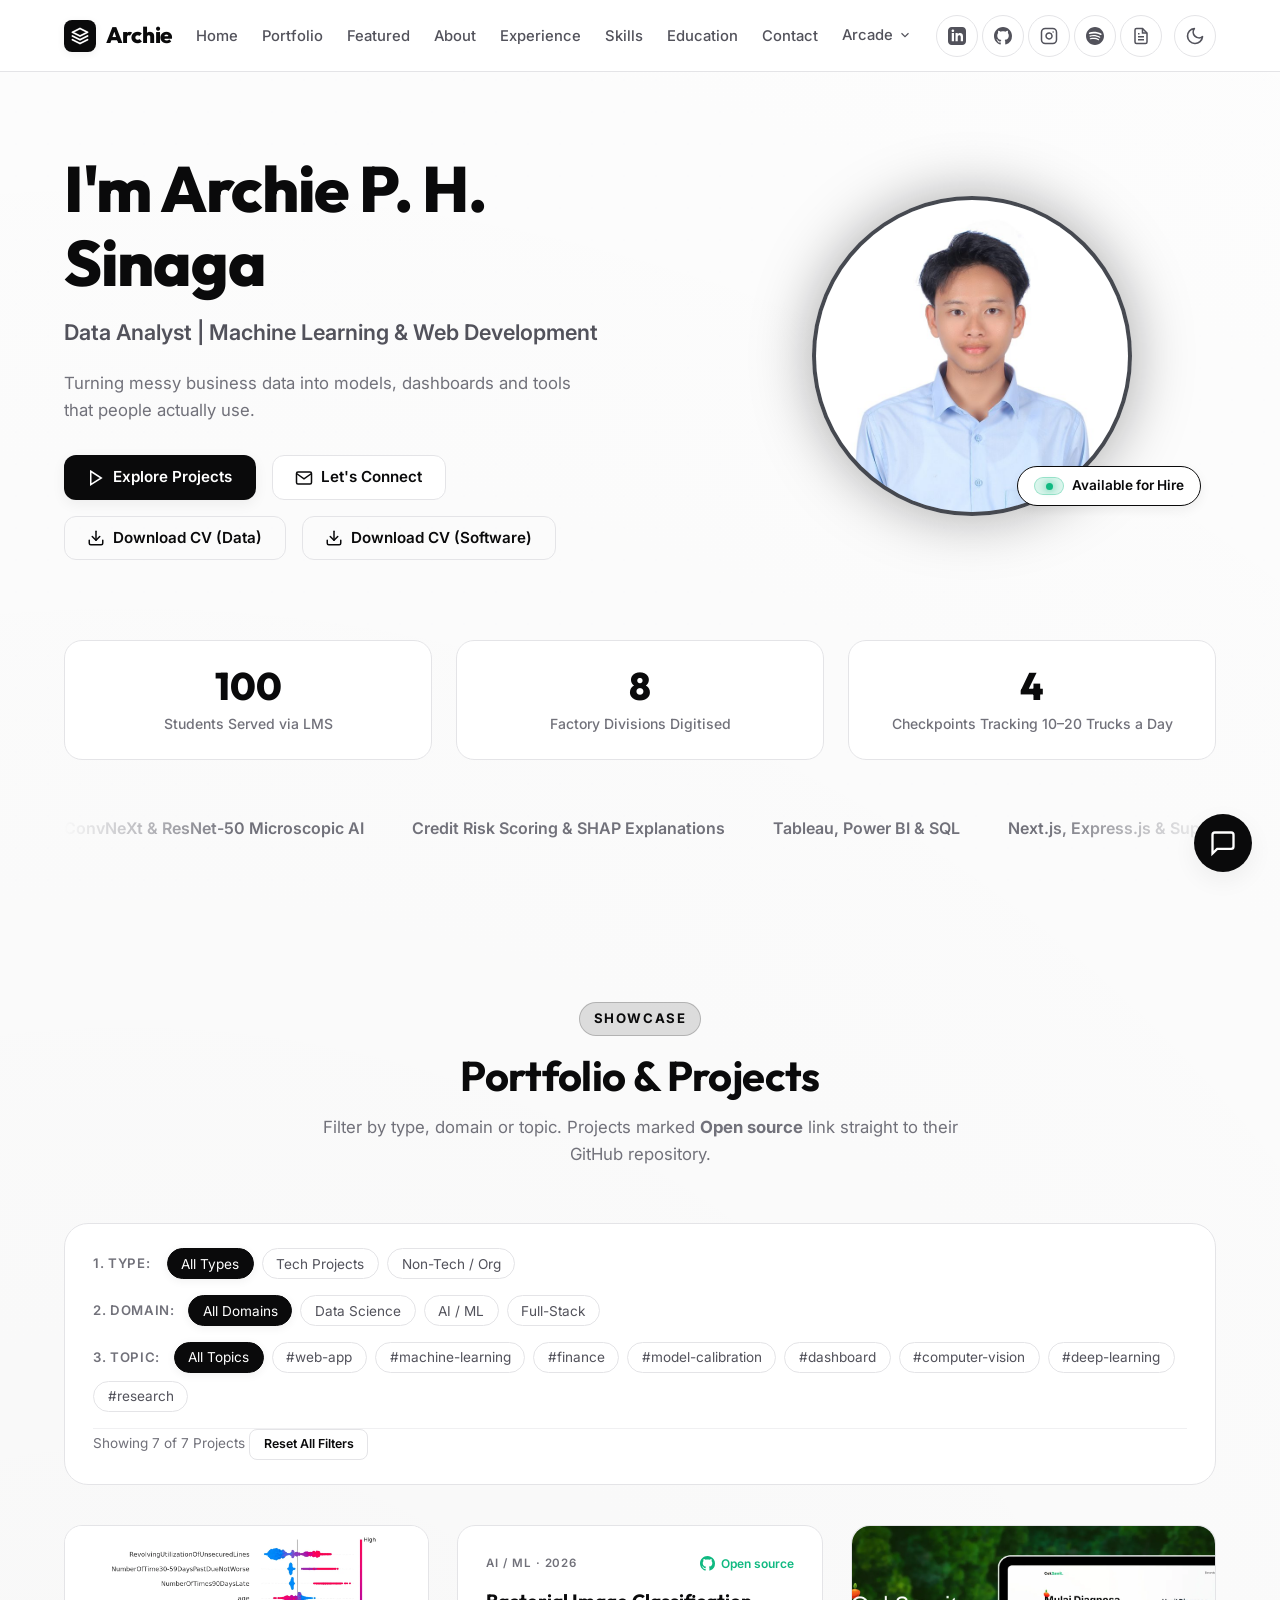
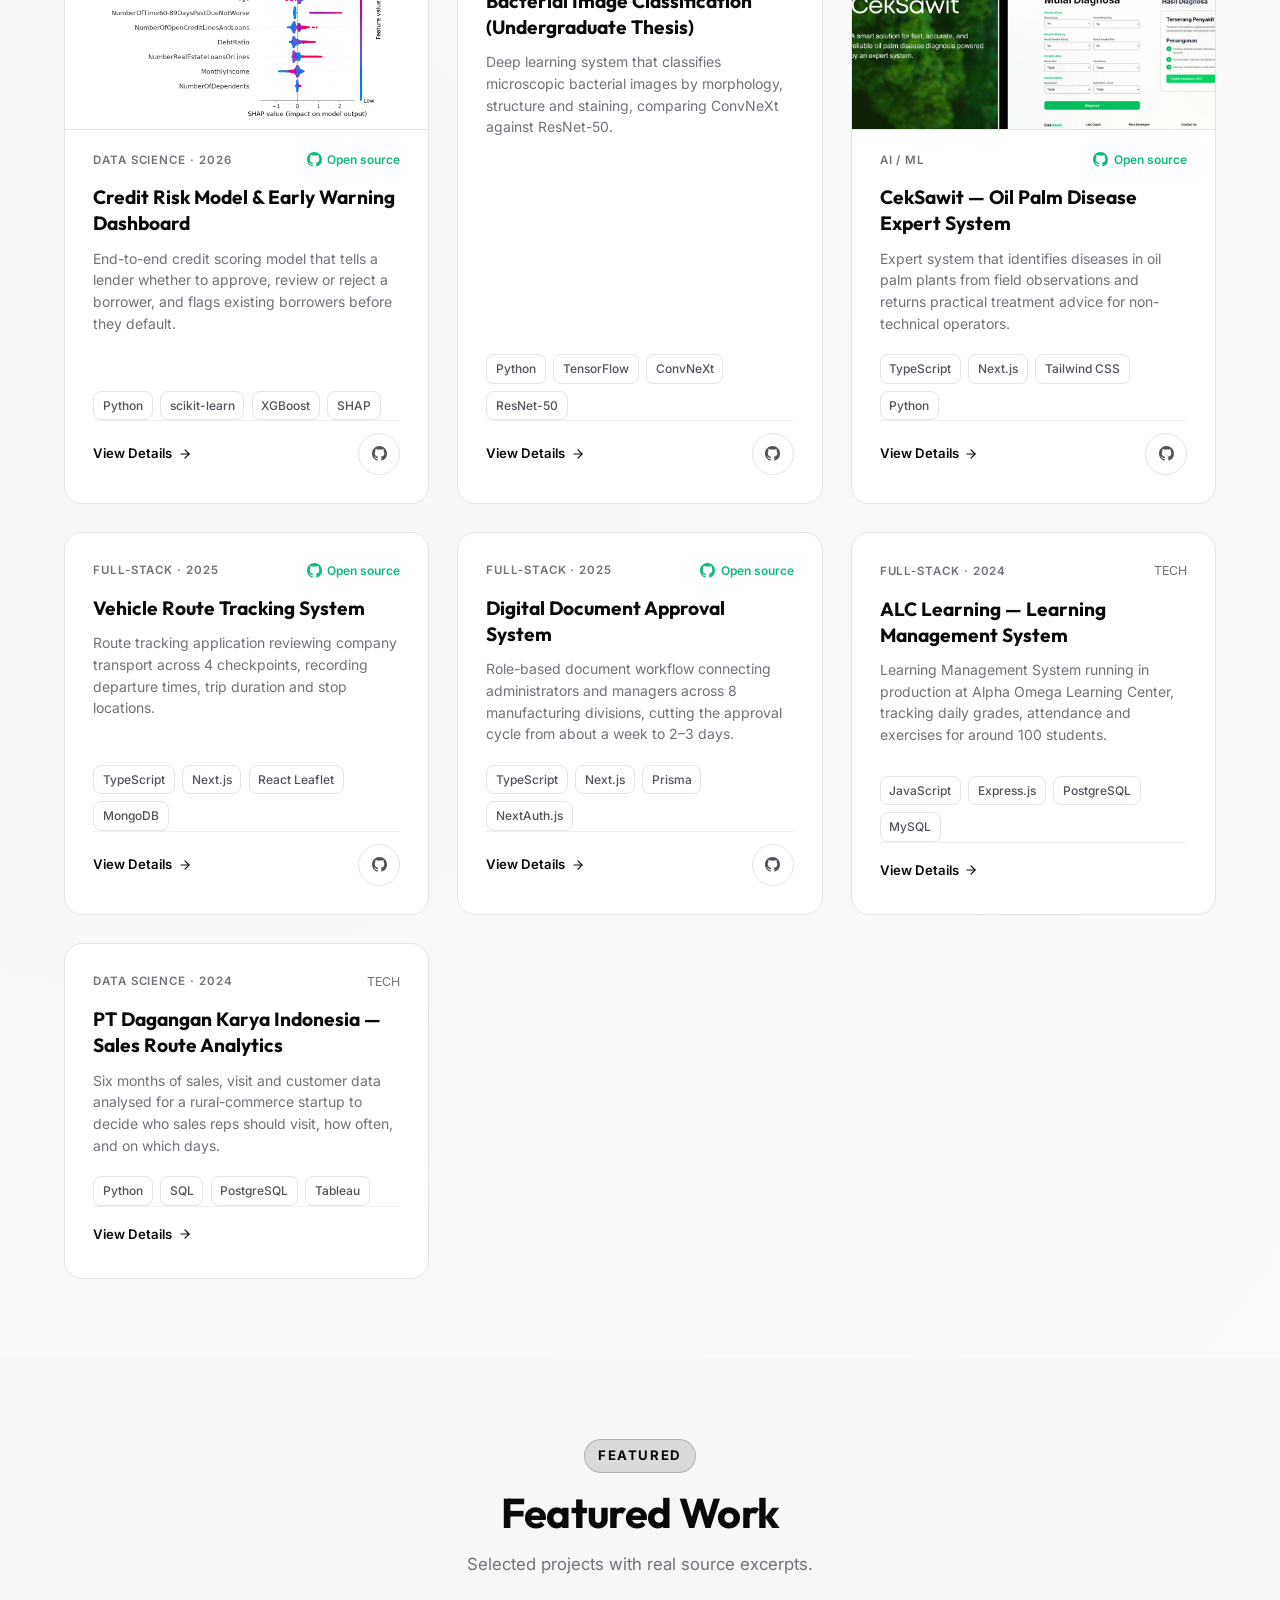
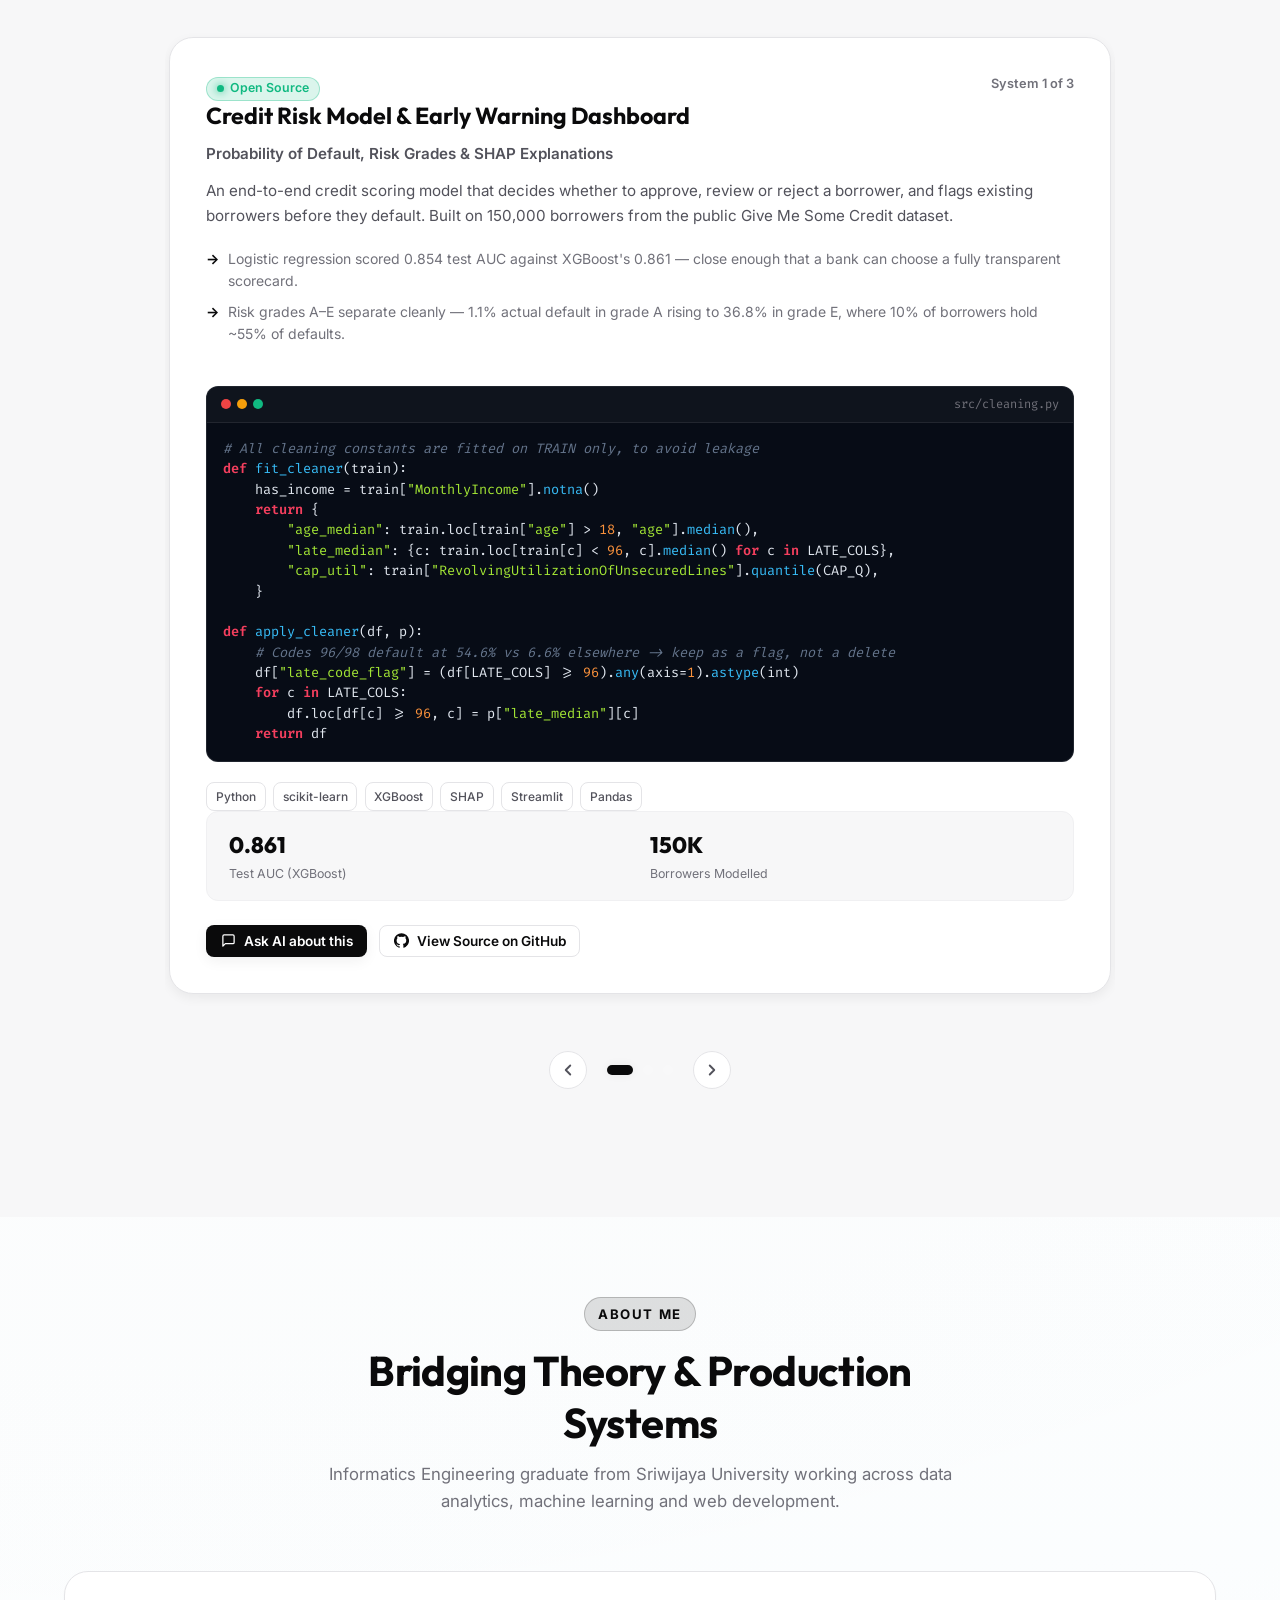
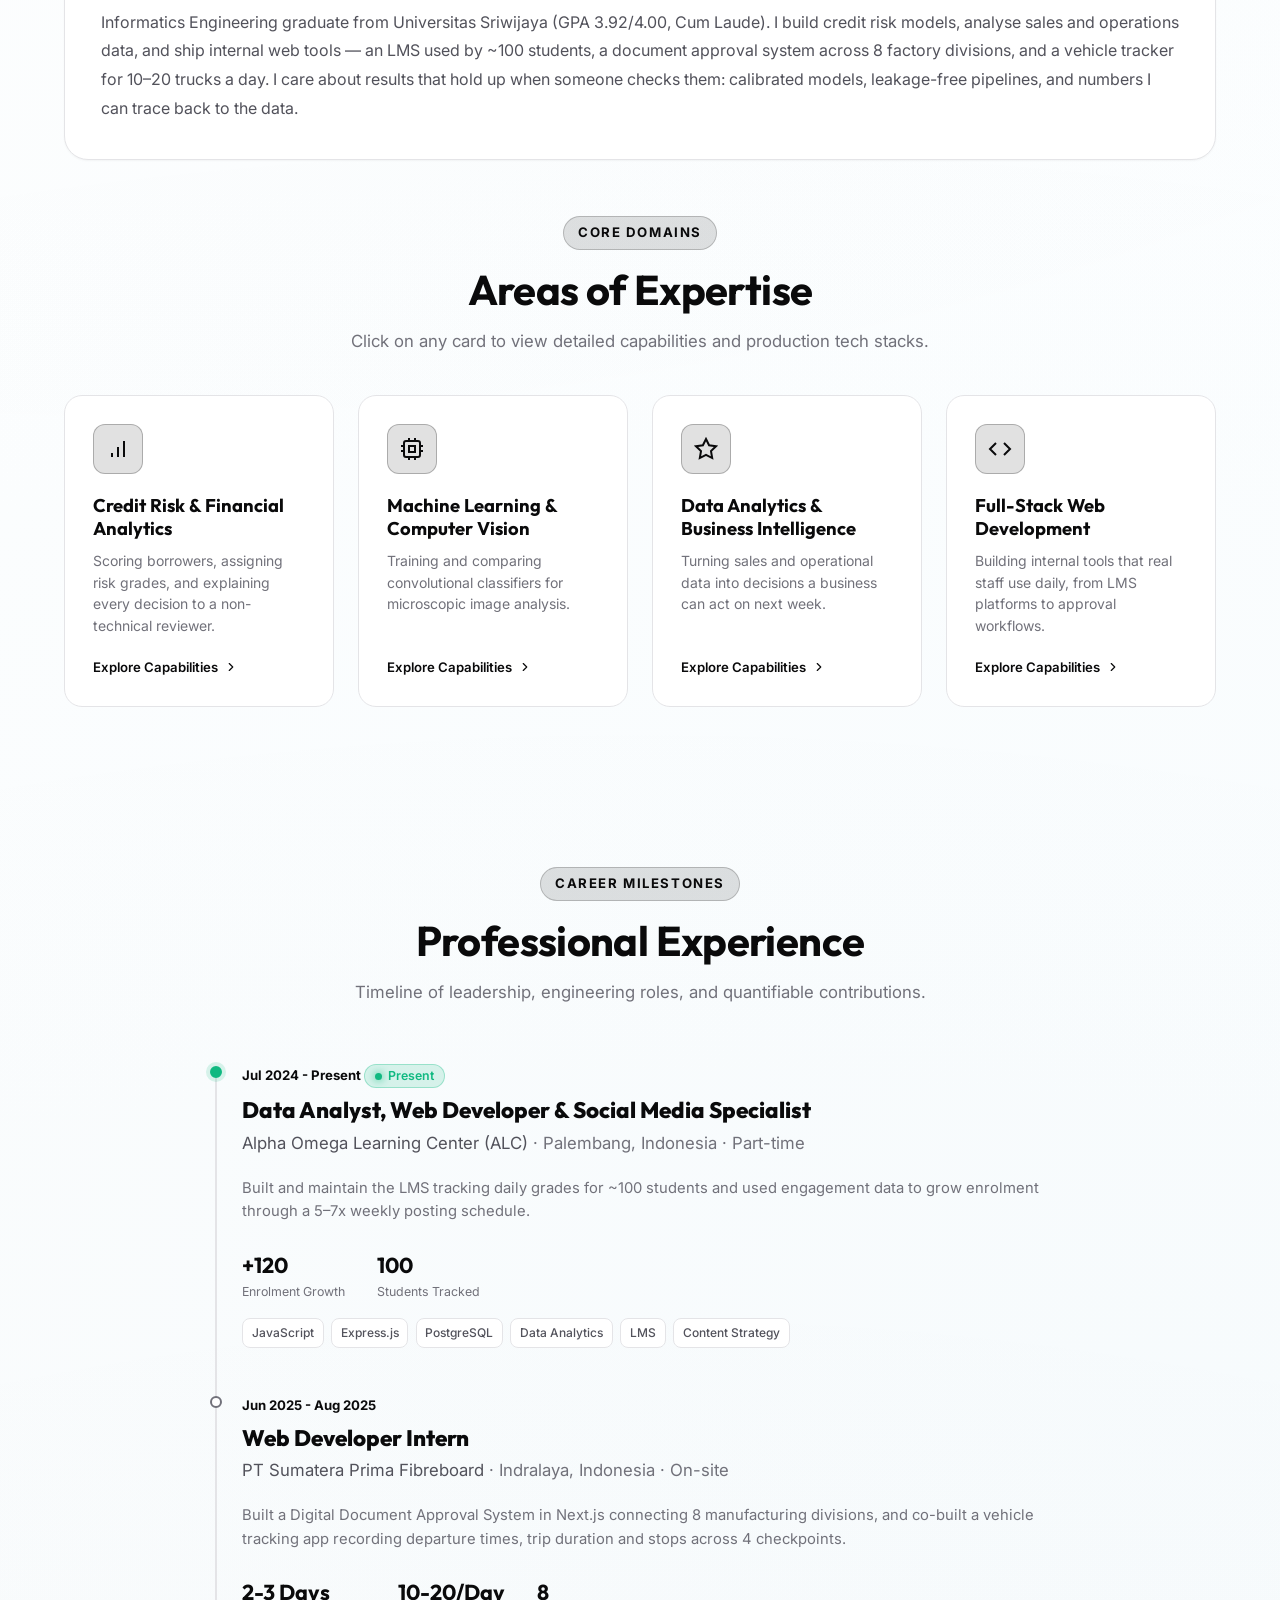
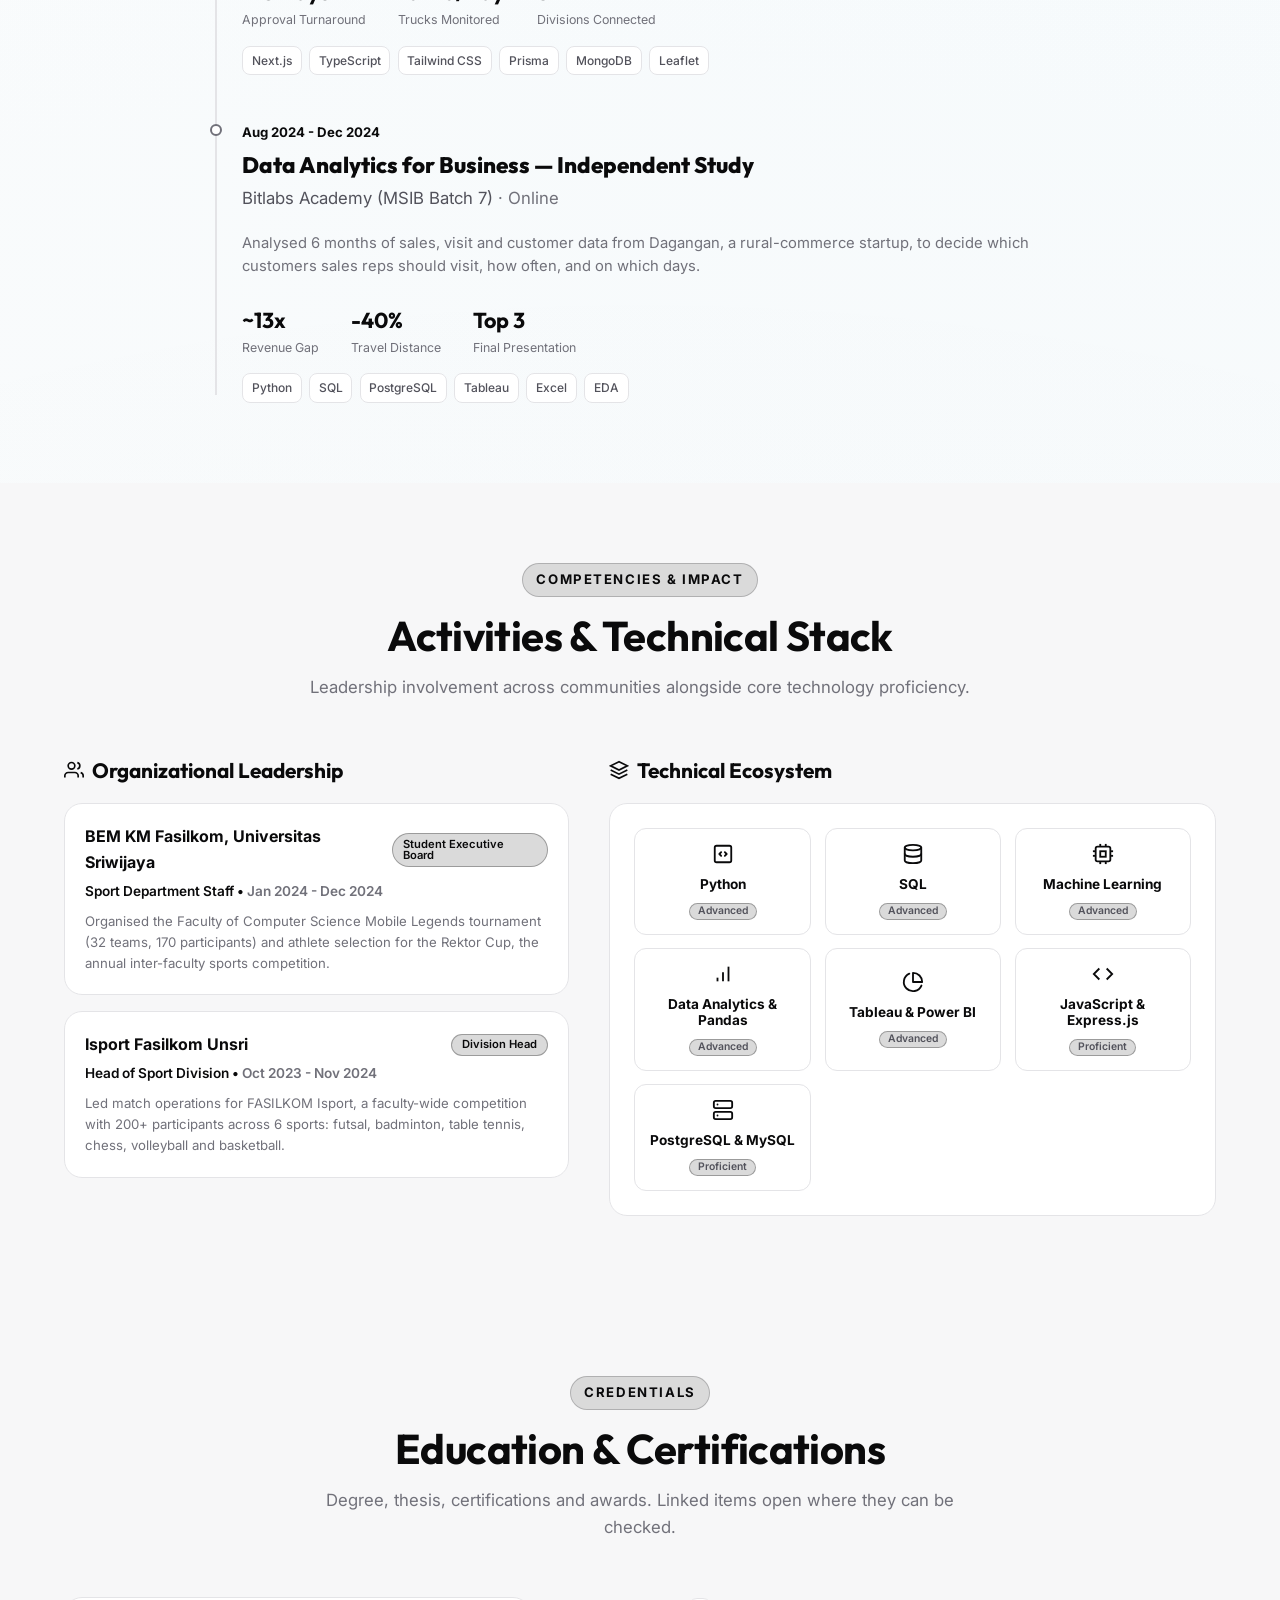
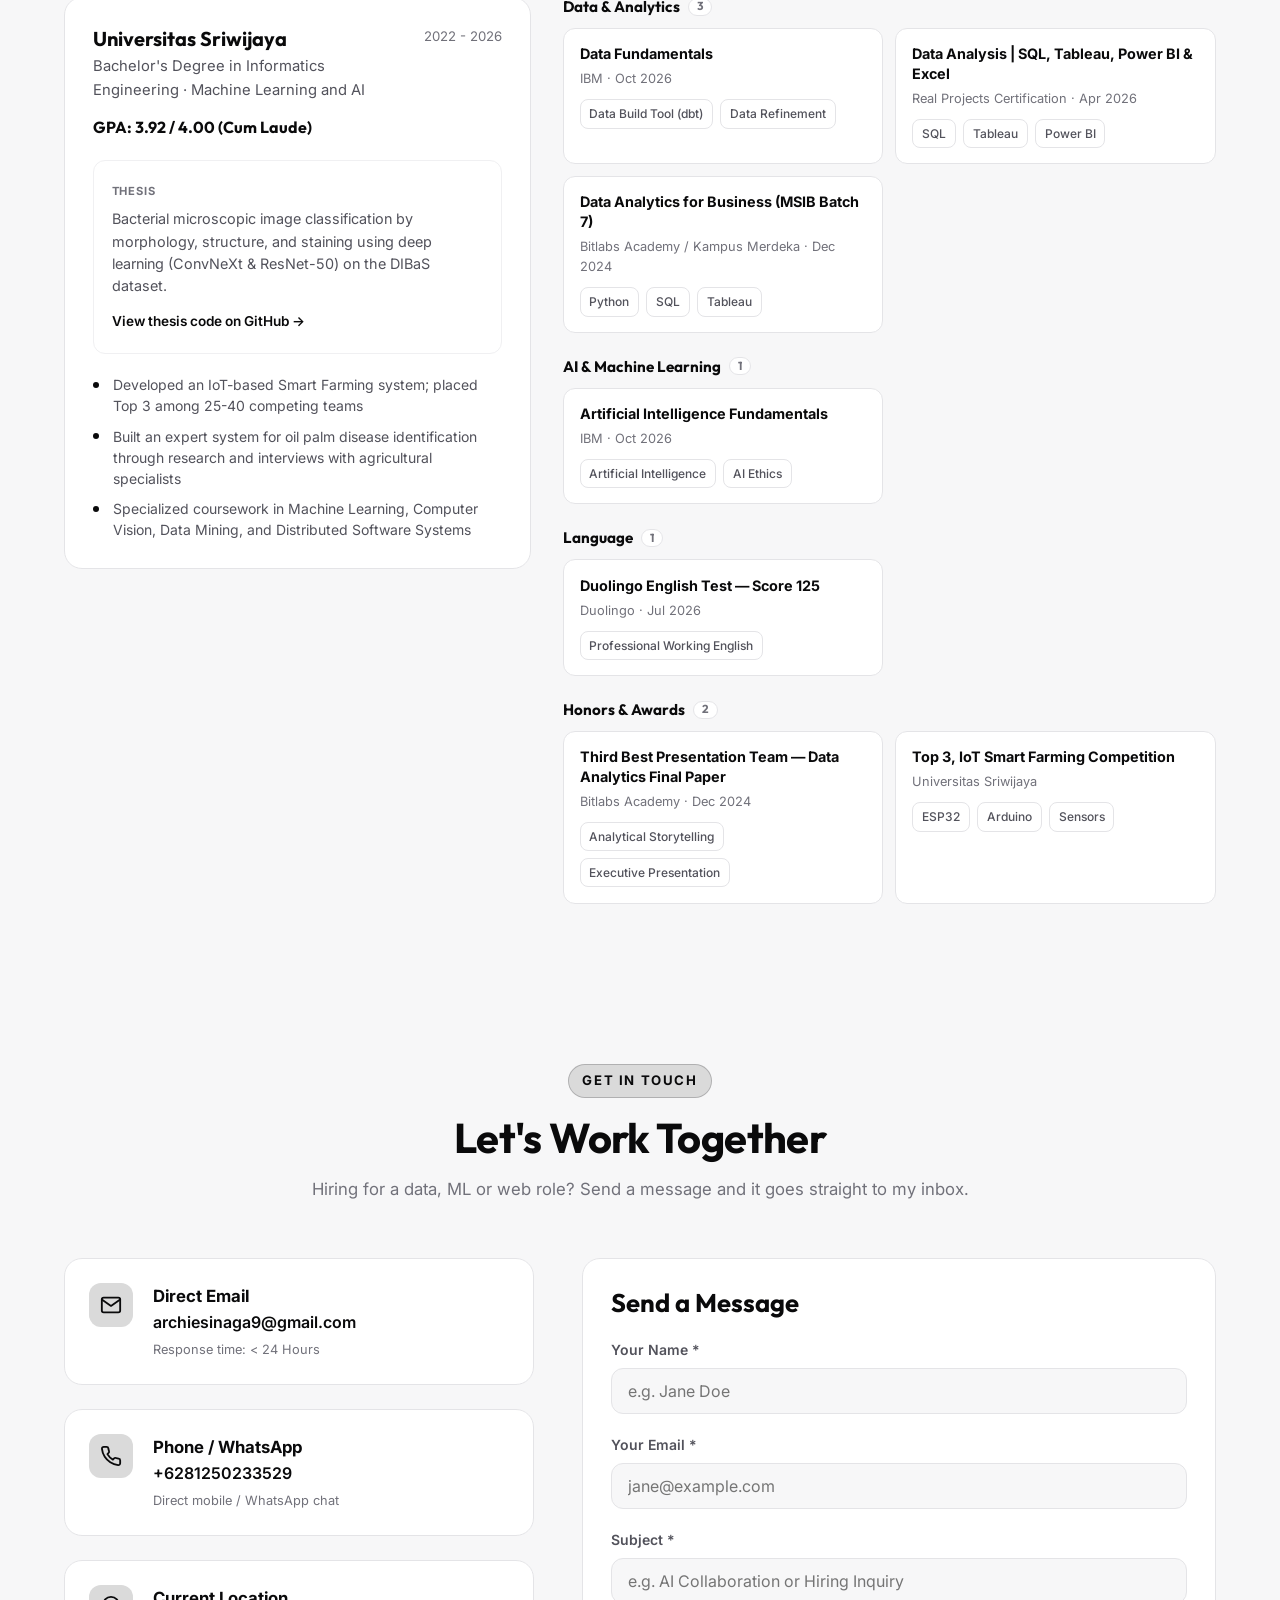
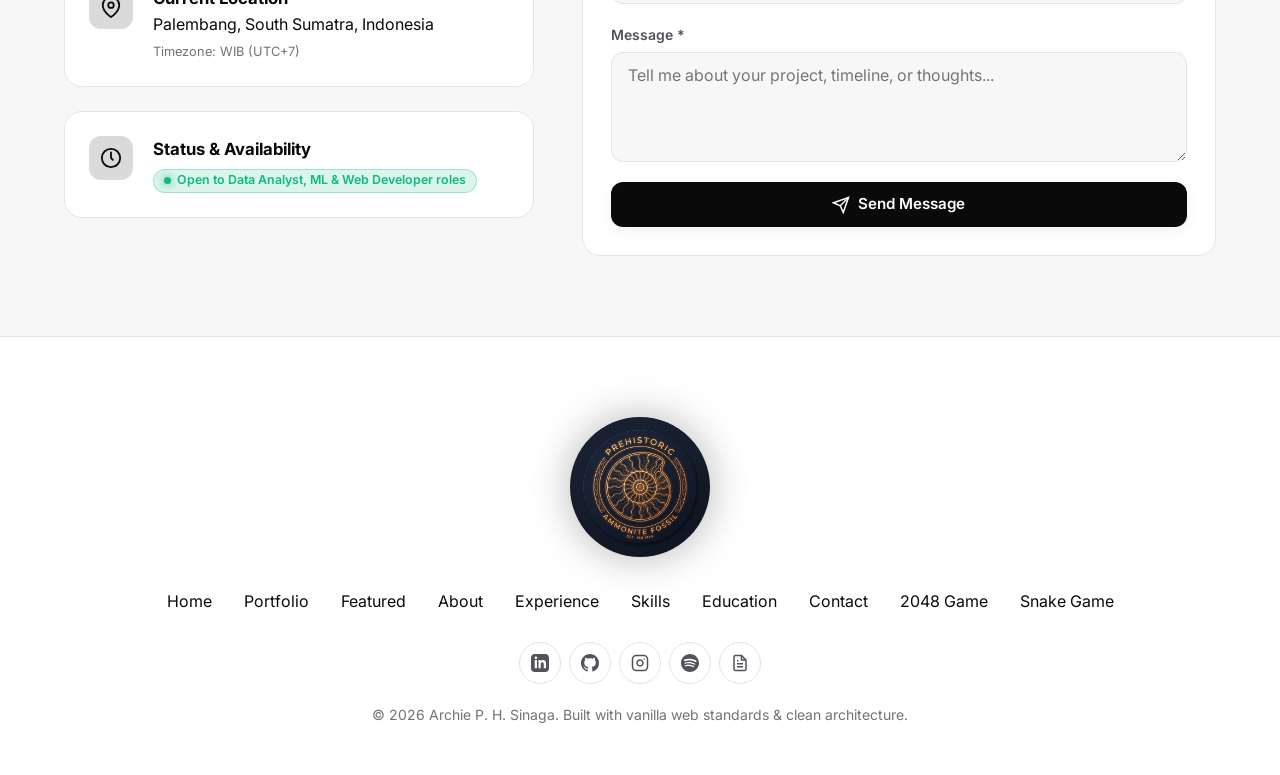
==== commit 6c482799: "Add experience timeline, year labels on projects, Inter body font - Replace the experience carousel " ====
--- a/index.html
+++ b/index.html
@@ -36,7 +36,7 @@
   <link rel="preconnect" href="https://fonts.googleapis.com">
   <link rel="preconnect" href="https://fonts.gstatic.com" crossorigin>
   <link
-    href="https://fonts.googleapis.com/css2?family=Fira+Code:wght@400;500;600&family=Outfit:wght@500;600;700;800&family=Plus+Jakarta+Sans:wght@400;500;600;700&display=swap"
+    href="https://fonts.googleapis.com/css2?family=Fira+Code:wght@400;500;600&family=Outfit:wght@500;600;700;800&family=Inter:wght@400;500;600;700&display=swap"
     rel="stylesheet">
 
   <!-- Stylesheets -->
--- a/css/tokens.css
+++ b/css/tokens.css
@@ -32,8 +32,8 @@
   --accent-danger: #ef4444;
 
   /* Typography */
-  --font-heading: 'Outfit', 'Plus Jakarta Sans', -apple-system, BlinkMacSystemFont, sans-serif;
-  --font-body: 'Plus Jakarta Sans', -apple-system, BlinkMacSystemFont, sans-serif;
+  --font-heading: 'Outfit', 'Inter', -apple-system, BlinkMacSystemFont, sans-serif;
+  --font-body: 'Inter', -apple-system, BlinkMacSystemFont, sans-serif;
   --font-mono: 'Fira Code', ui-monospace, SFMono-Regular, Menlo, Monaco, Consolas, monospace;
 
   /* Shapes & Radii */
--- a/css/sections.css
+++ b/css/sections.css
@@ -1618,3 +1618,82 @@
     gap: 0.25rem;
   }
 }
+
+/* Experience timeline */
+.exp-timeline {
+  list-style: none;
+  max-width: 860px;
+  margin: 0 auto;
+  padding: 0 0 0 2rem;
+  position: relative;
+}
+
+.exp-timeline::before {
+  content: '';
+  position: absolute;
+  left: 5px;
+  top: 0.5rem;
+  bottom: 0.5rem;
+  width: 2px;
+  background: var(--surface-border);
+}
+
+.exp-item {
+  position: relative;
+  padding-bottom: 2.75rem;
+}
+
+.exp-item:last-child {
+  padding-bottom: 0;
+}
+
+.exp-dot {
+  position: absolute;
+  left: -2rem;
+  top: 0.3rem;
+  width: 12px;
+  height: 12px;
+  border-radius: 50%;
+  background: var(--bg-main);
+  border: 2px solid var(--text-muted);
+}
+
+.exp-item.is-current .exp-dot {
+  background: var(--accent-success);
+  border-color: var(--accent-success);
+  box-shadow: 0 0 0 4px rgba(16, 185, 129, 0.15);
+}
+
+.exp-metrics-row {
+  display: flex;
+  flex-wrap: wrap;
+  gap: 0.75rem 2rem;
+  margin: 0 0 1rem;
+}
+
+.exp-metric {
+  display: flex;
+  flex-direction: column-reverse;
+}
+
+.exp-metric-val {
+  margin: 0;
+  font-family: var(--font-heading);
+  font-size: 1.35rem;
+  font-weight: 700;
+  color: var(--text-primary);
+}
+
+.exp-metric-lbl {
+  font-size: 0.775rem;
+  color: var(--text-muted);
+}
+
+/* Project card label: DOMAIN · YEAR */
+.project-meta {
+  font-size: 0.72rem;
+  font-weight: 600;
+  letter-spacing: 0.08em;
+  text-transform: uppercase;
+  color: var(--text-muted);
+}
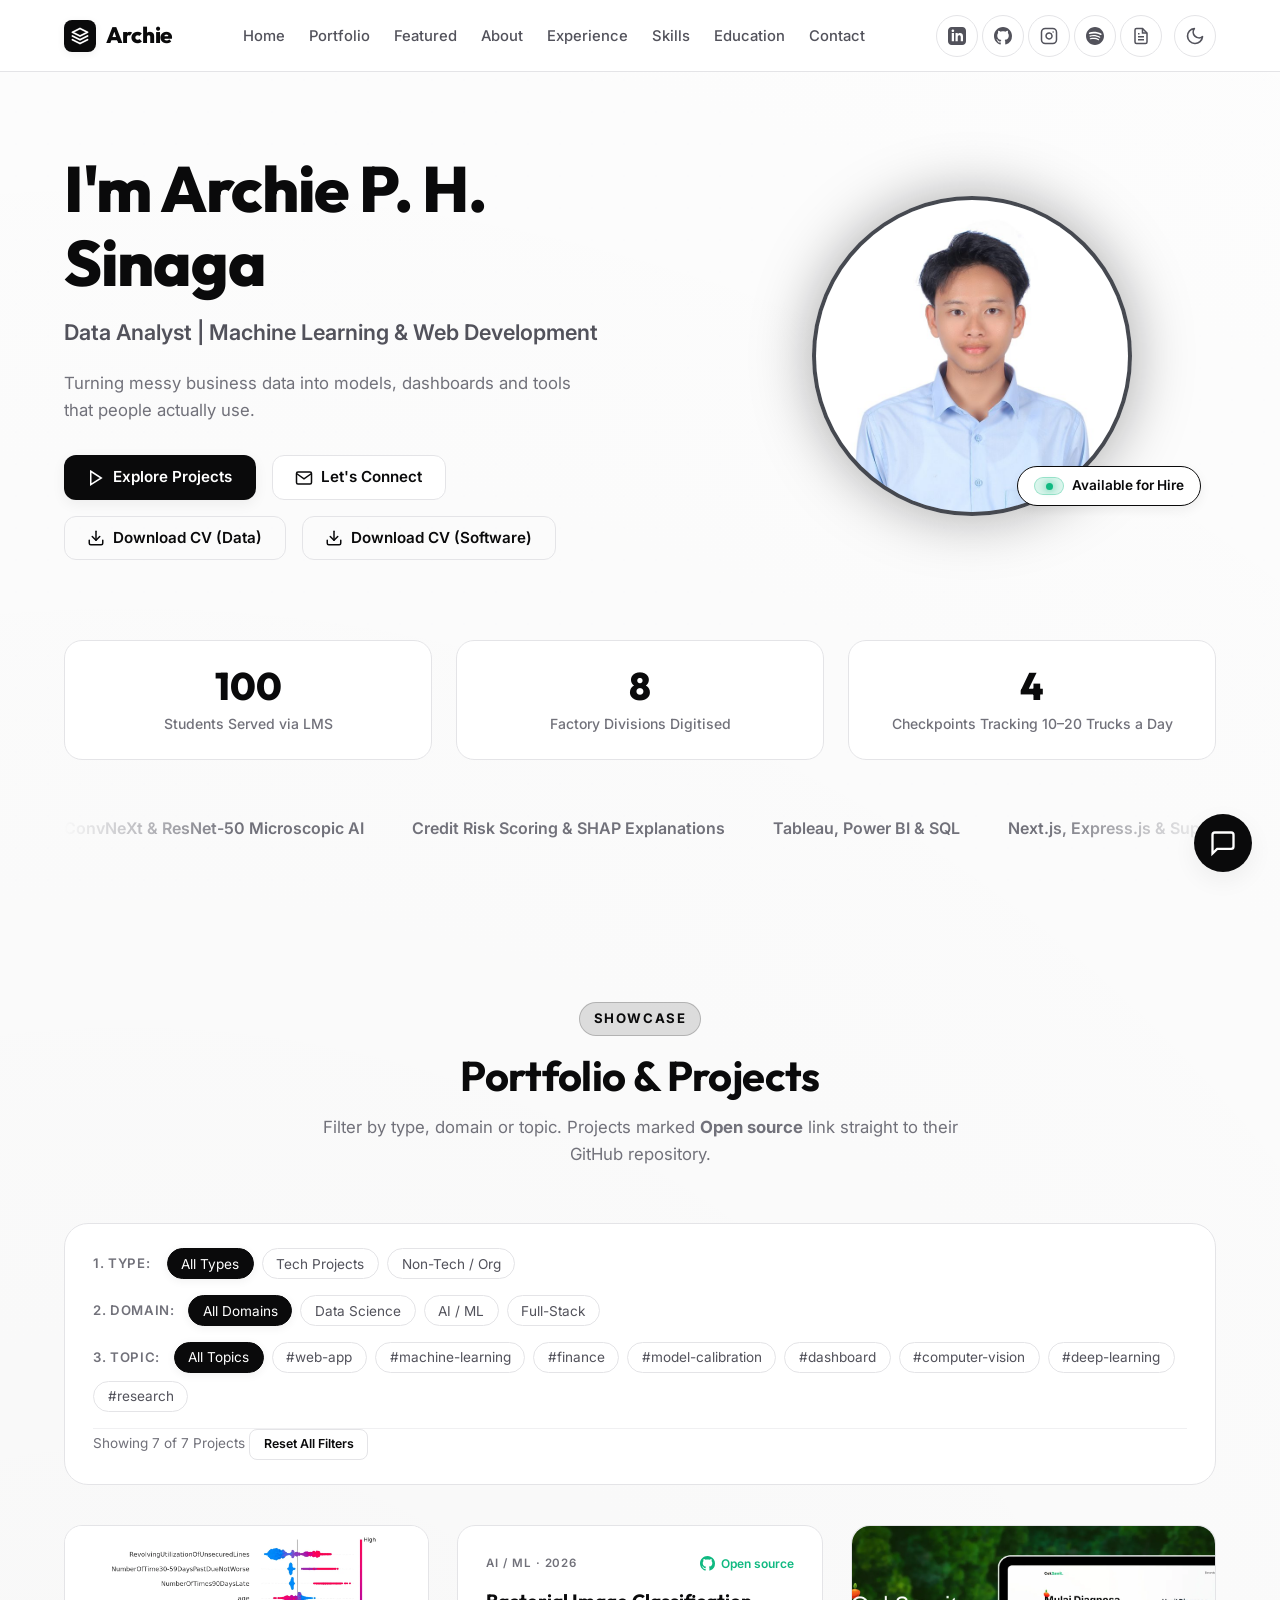
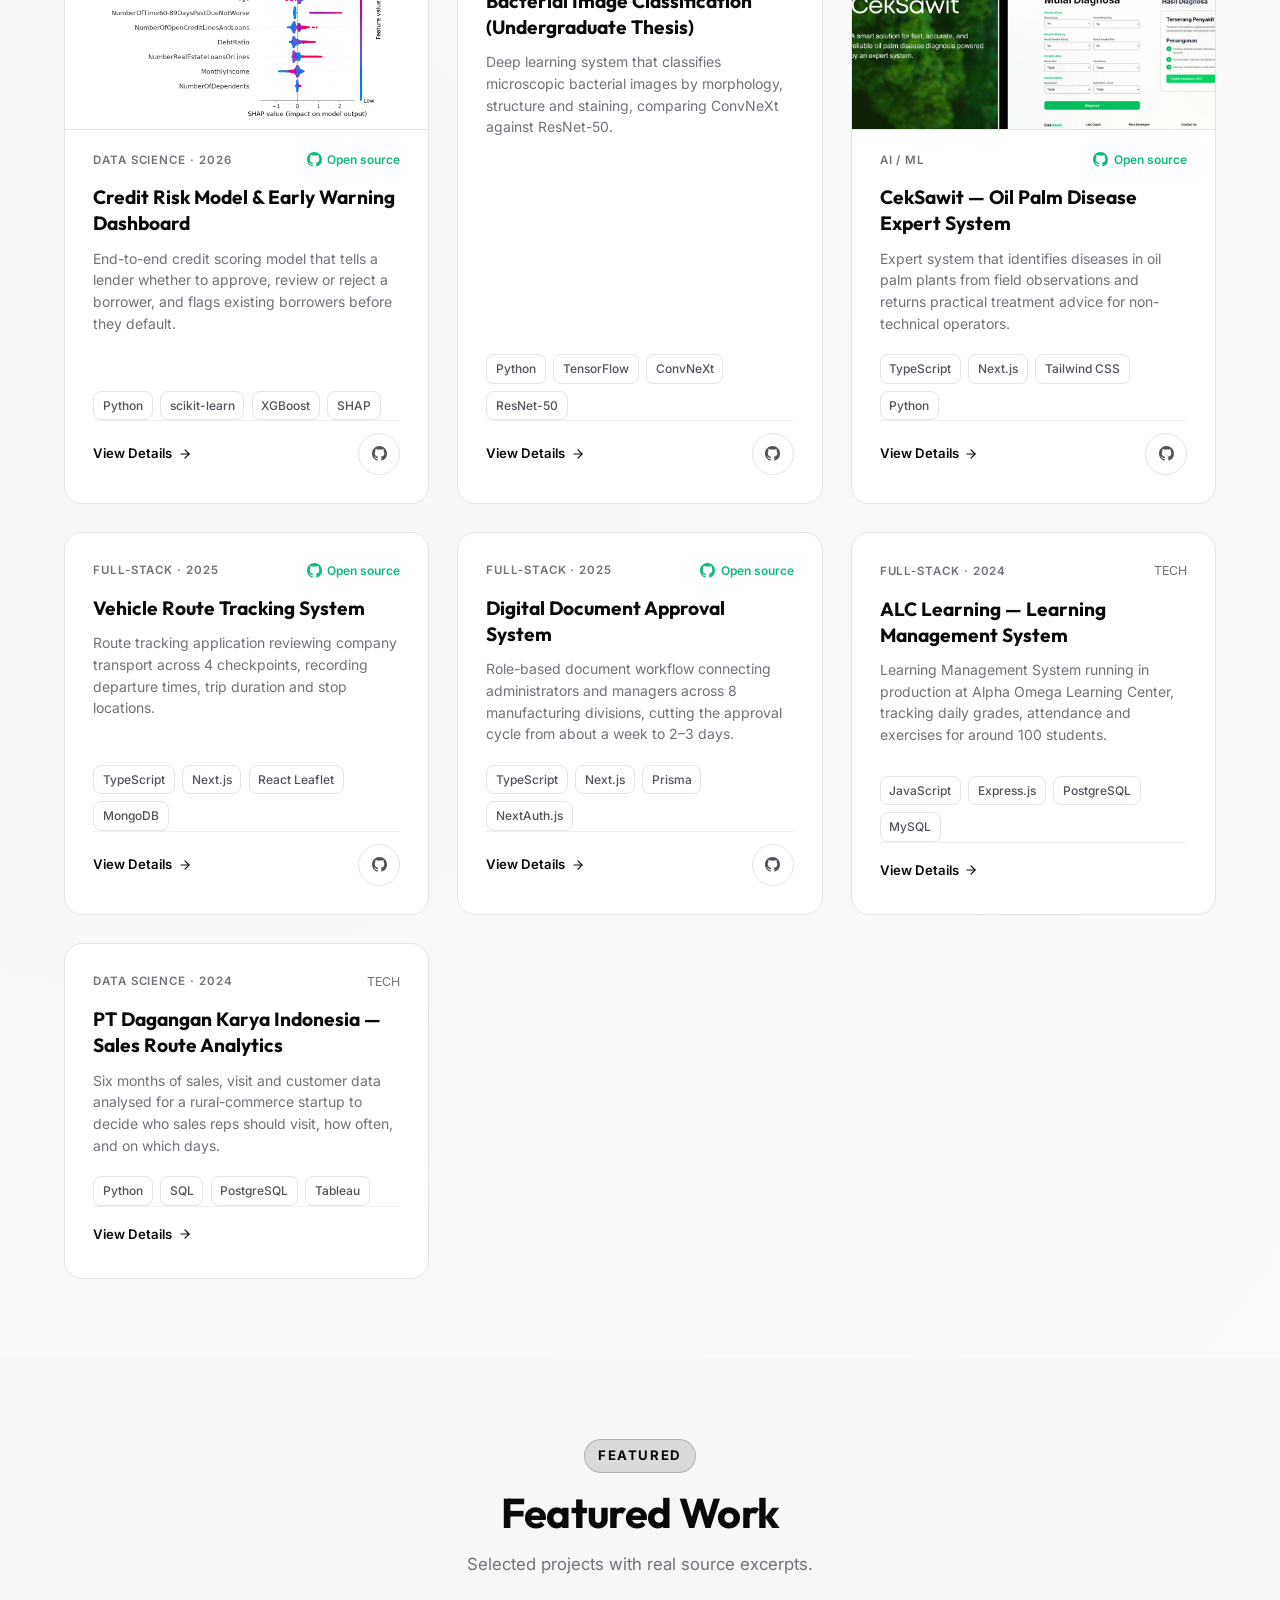
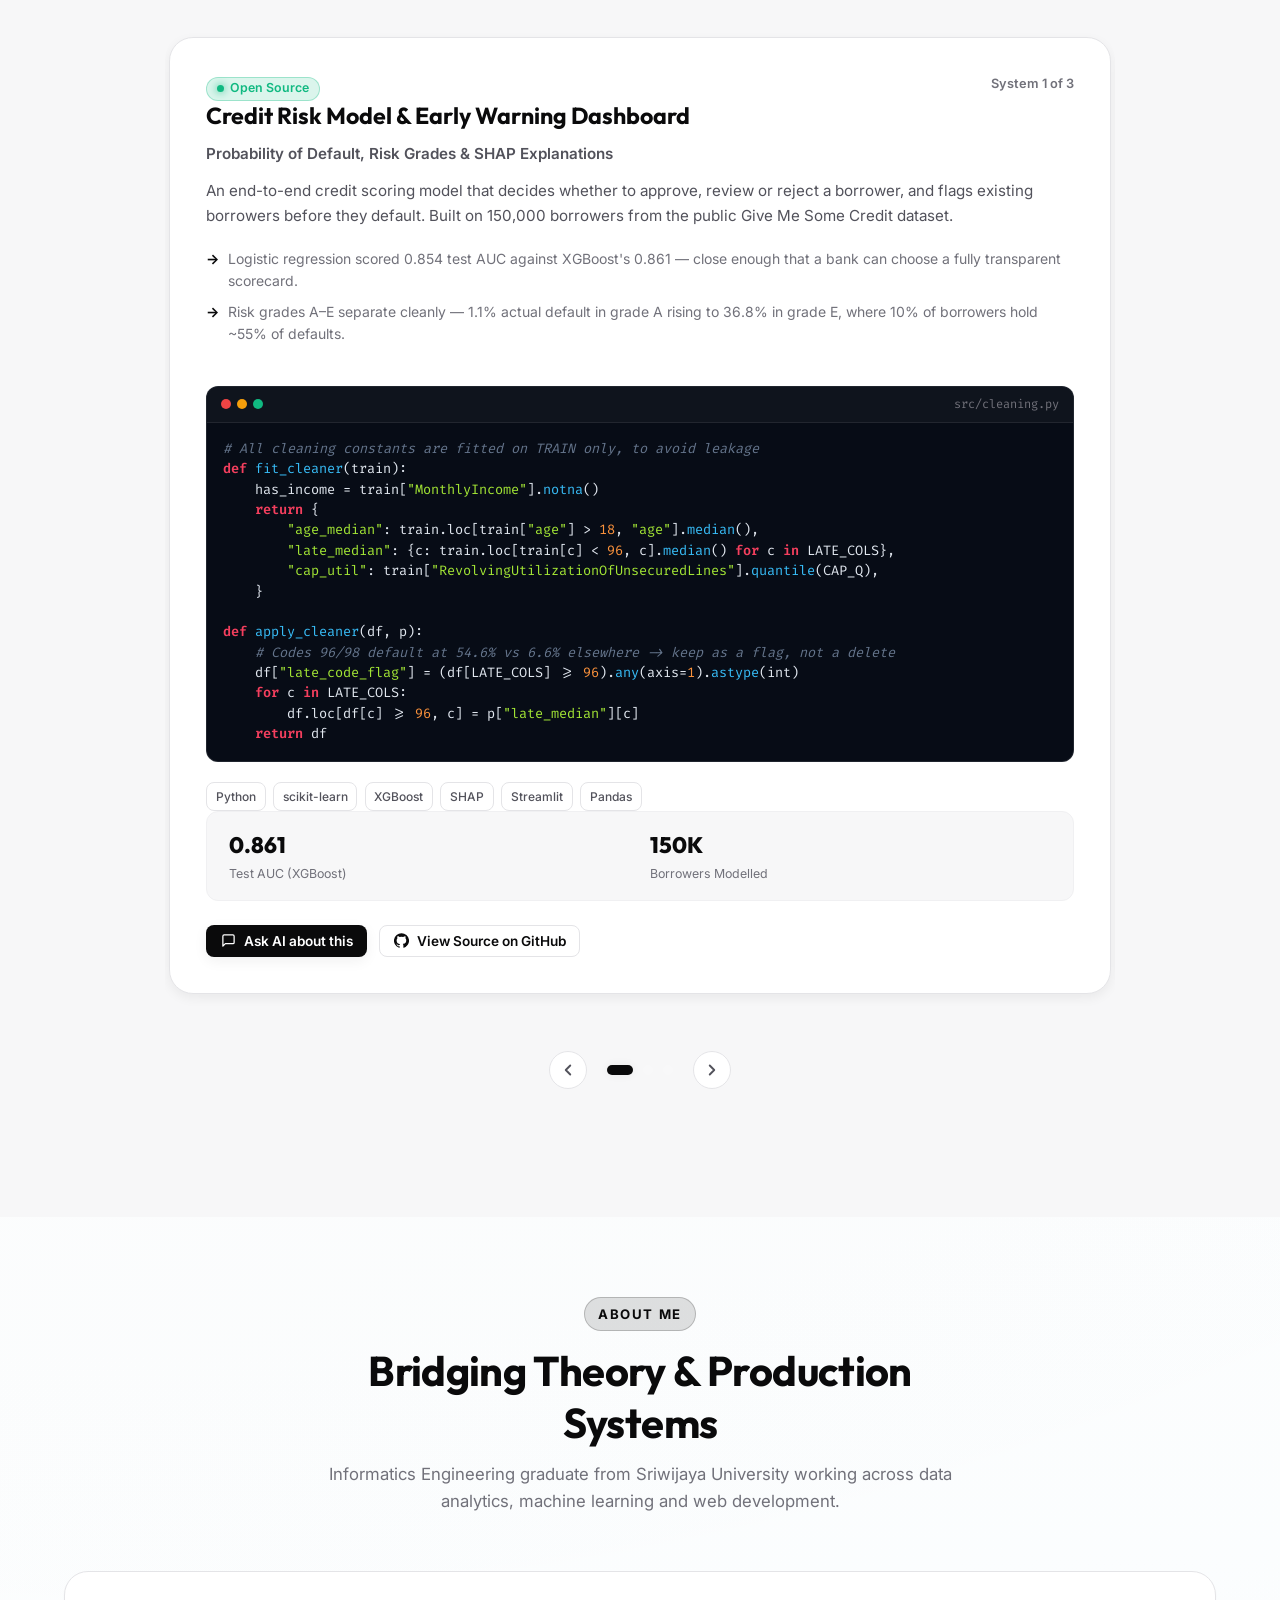
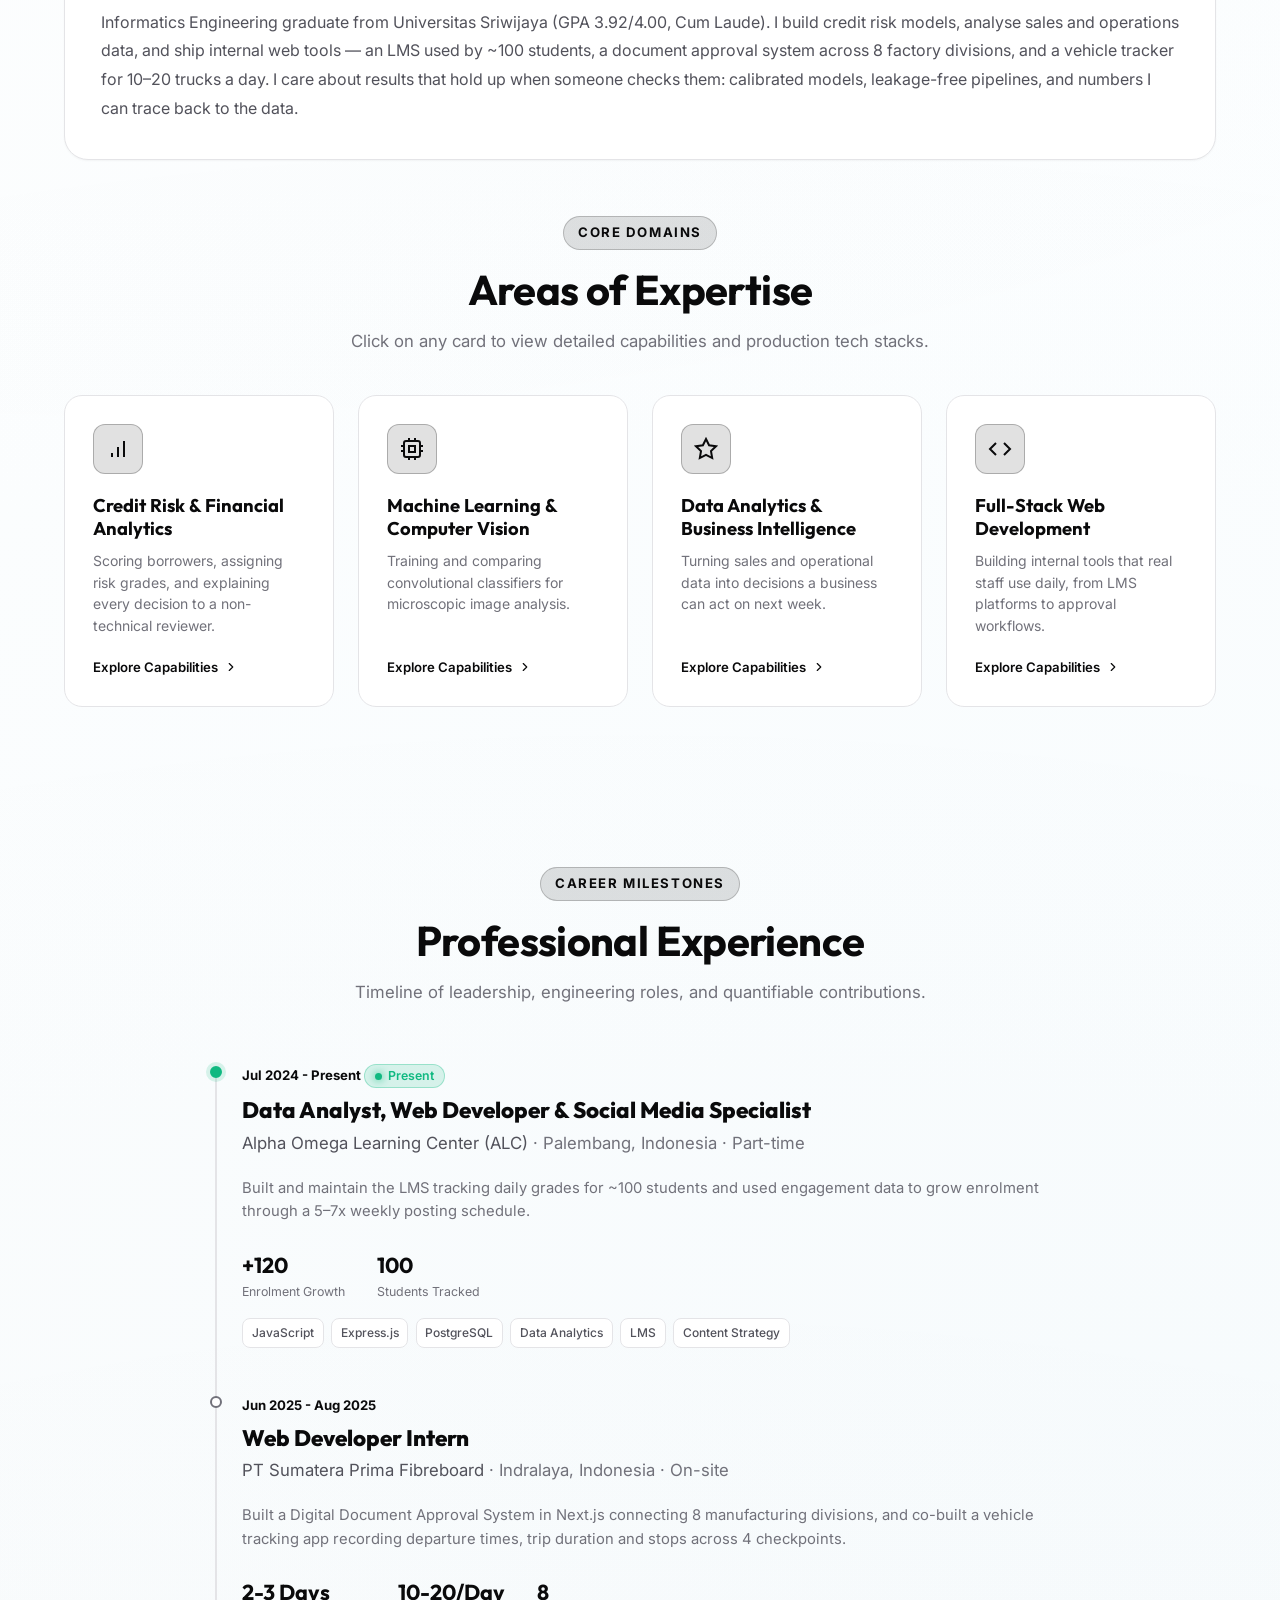
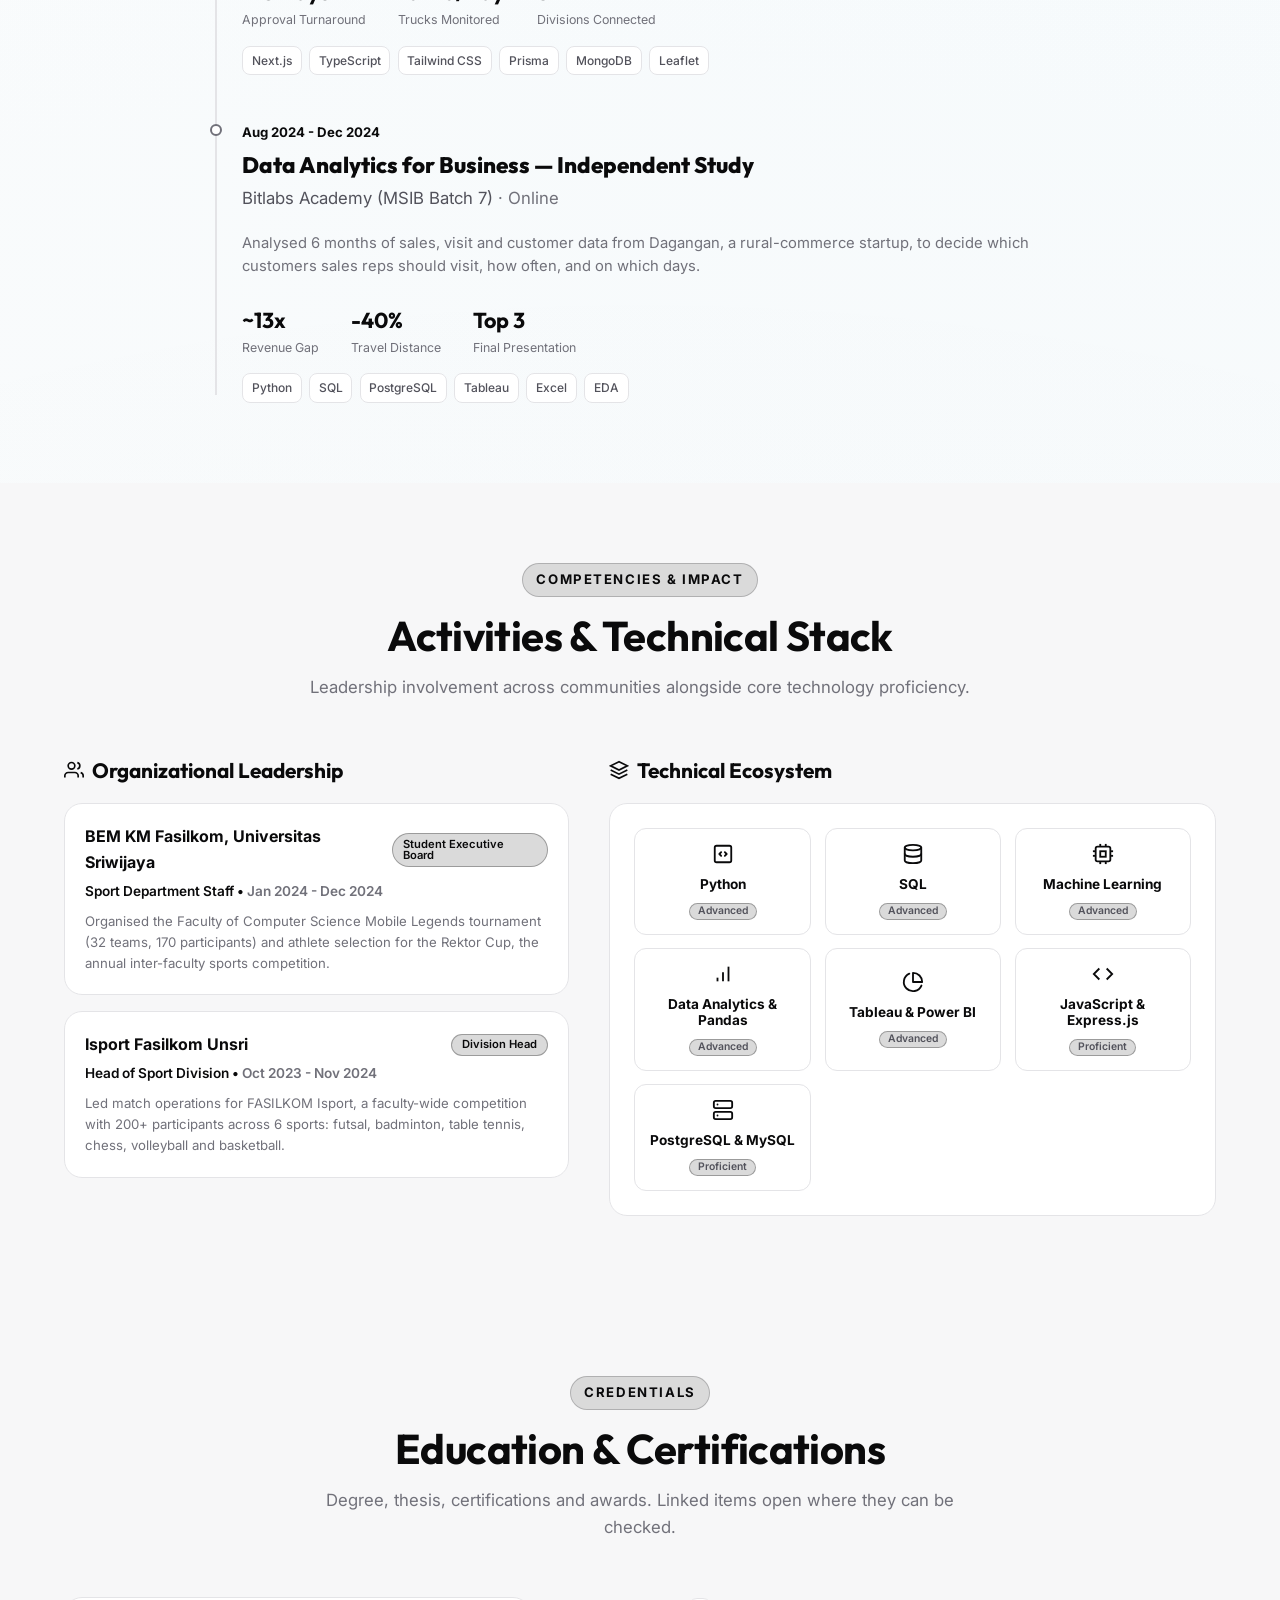
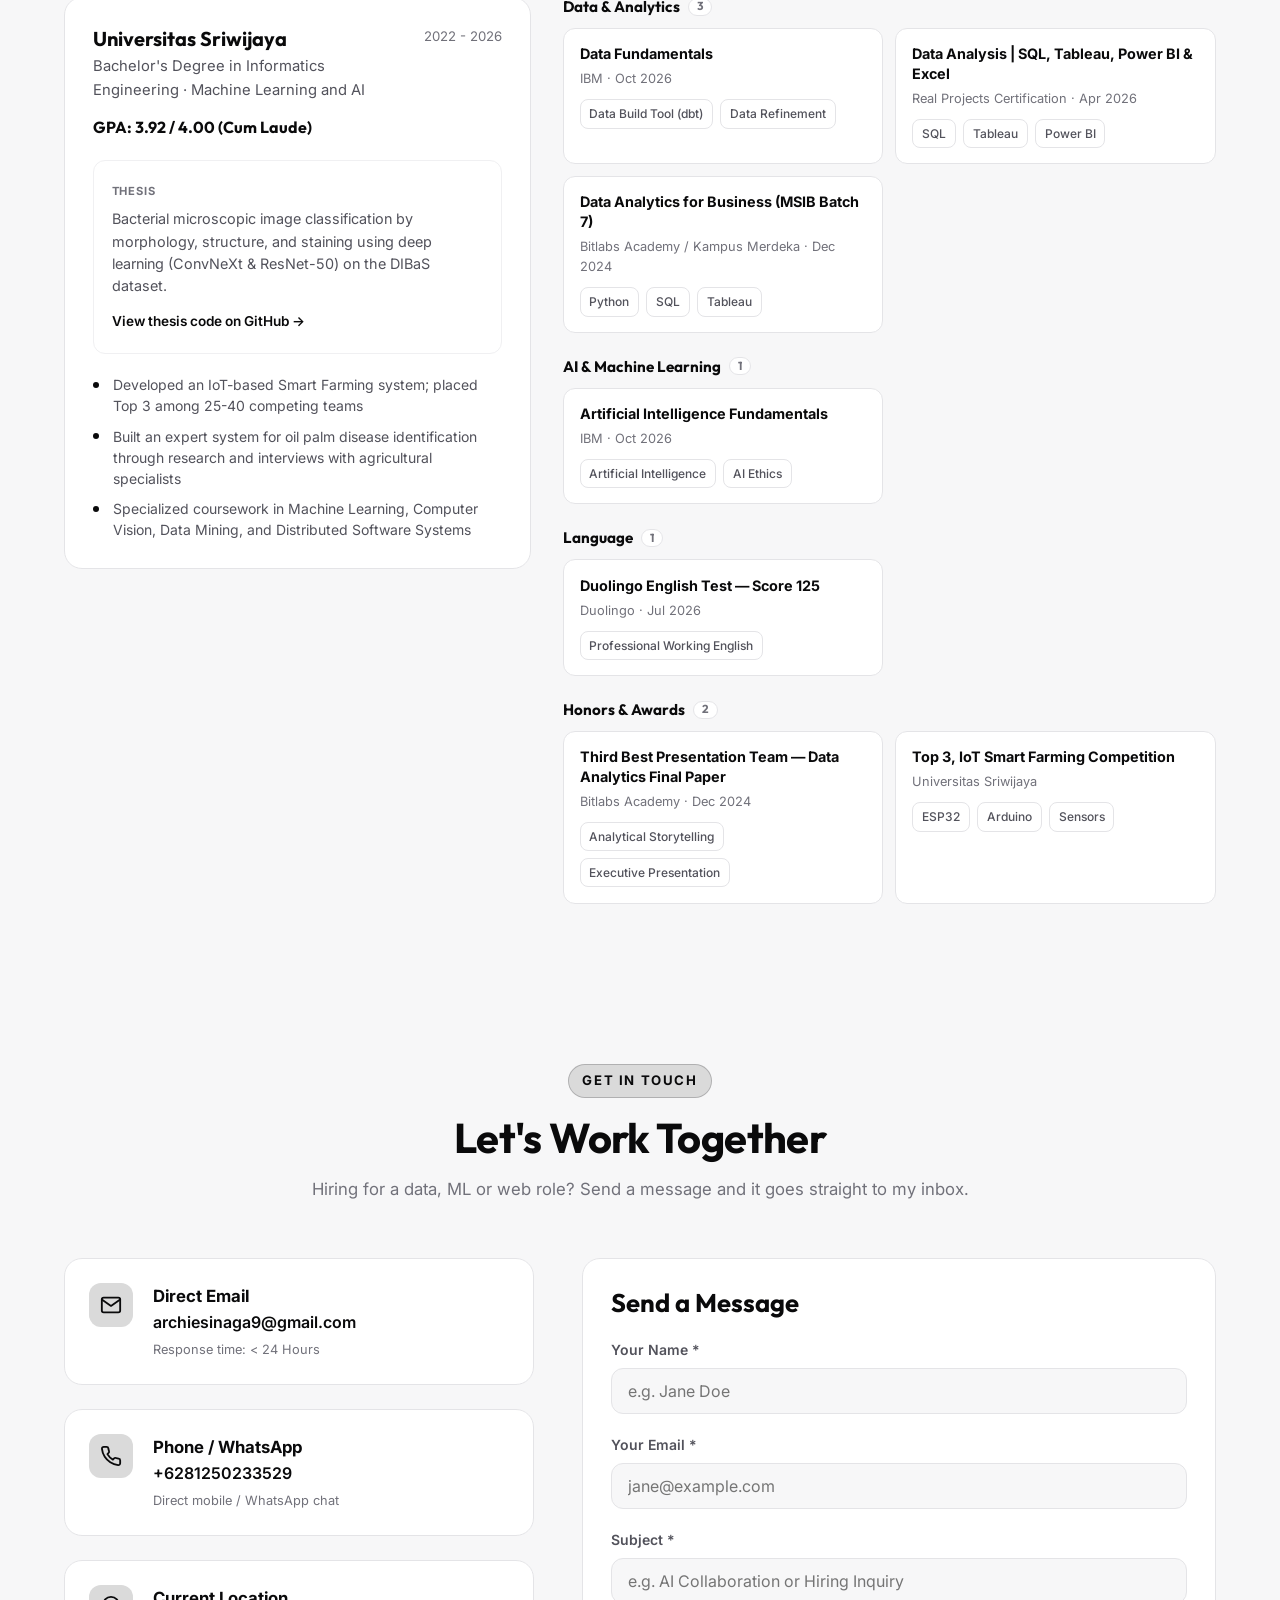
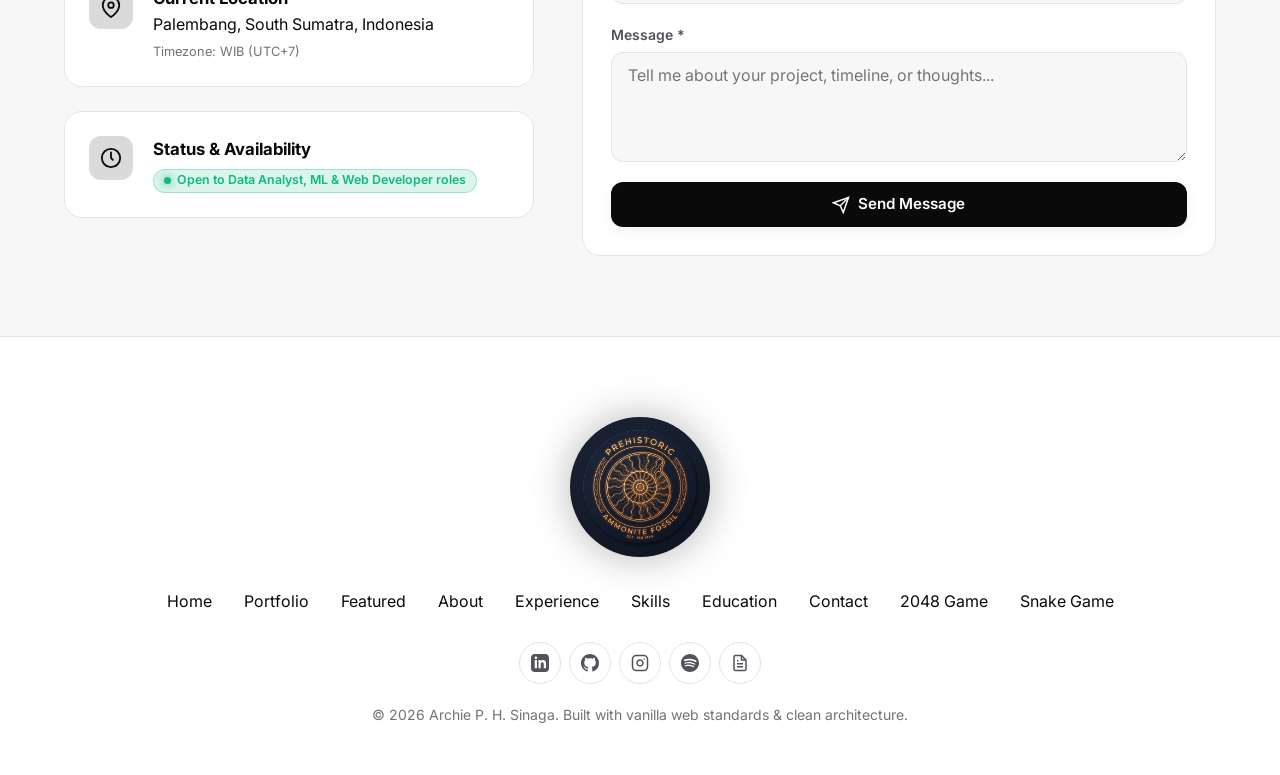
==== commit 590b3057: "Remove Arcade menu and AI spec, refresh README - Drop the Arcade dropdown from the navbar with its J" ====
--- a/index.html
+++ b/index.html
@@ -97,24 +97,6 @@
           <li><a href="#skills" class="nav-link">Skills</a></li>
           <li><a href="#credentials" class="nav-link">Education</a></li>
           <li><a href="#contact" class="nav-link">Contact</a></li>
-
-          <!-- More Dropdown (Mini-Games) -->
-          <li class="nav-item-dropdown">
-            <span class="nav-link dropdown-toggle" role="button" tabindex="0" aria-haspopup="true" aria-expanded="false">
-              Arcade
-              <svg width="14" height="14" viewBox="0 0 24 24" fill="none" stroke="currentColor" stroke-width="2">
-                <polyline points="6 9 12 15 18 9" />
-              </svg>
-            </span>
-            <div class="dropdown-menu">
-              <a href="2048/" class="dropdown-item">
-                <span>🎮</span> 2048 Puzzle
-              </a>
-              <a href="Snake/" class="dropdown-item">
-                <span>🐍</span> Retro Snake
-              </a>
-            </div>
-          </li>
         </ul>
       </nav>
 
--- a/css/sections.css
+++ b/css/sections.css
@@ -88,59 +88,6 @@
   width: 100%;
 }
 
-/* Dropdown */
-.nav-item-dropdown {
-  position: relative;
-}
-
-.dropdown-toggle {
-  display: flex;
-  align-items: center;
-  gap: 0.3rem;
-  cursor: pointer;
-}
-
-.dropdown-menu {
-  position: absolute;
-  top: 100%;
-  left: 0;
-  margin-top: 0.75rem;
-  background: var(--bg-elevated);
-  border: 1px solid var(--surface-border);
-  border-radius: var(--radius-md);
-  padding: 0.5rem;
-  min-width: 160px;
-  box-shadow: var(--shadow-md);
-  opacity: 0;
-  visibility: hidden;
-  transform: translateY(10px);
-  transition: all var(--transition-fast);
-  display: flex;
-  flex-direction: column;
-  gap: 0.25rem;
-}
-
-.nav-item-dropdown:hover .dropdown-menu {
-  opacity: 1;
-  visibility: visible;
-  transform: translateY(0);
-}
-
-.dropdown-item {
-  padding: 0.5rem 0.85rem;
-  font-size: 0.875rem;
-  color: var(--text-secondary);
-  border-radius: var(--radius-sm);
-  display: flex;
-  align-items: center;
-  gap: 0.5rem;
-}
-
-.dropdown-item:hover {
-  background: rgba(var(--accent-rgb), 0.1);
-  color: var(--accent-primary);
-}
-
 .nav-actions {
   display: flex;
   align-items: center;
@@ -1568,17 +1515,7 @@
   background: var(--bg-elevated-hover);
 }
 
-/* --------------------------------------------------------------------------
-   Arcade dropdown: open on keyboard focus and on tap, not hover only
-   -------------------------------------------------------------------------- */
-.nav-item-dropdown:focus-within .dropdown-menu,
-.nav-item-dropdown.open .dropdown-menu {
-  opacity: 1;
-  visibility: visible;
-  transform: translateY(0);
-}
-
-/* The navbar holds 8 links plus Arcade; social icons already live in the
+/* The navbar holds 8 links; social icons already live in the
    footer, so drop them from the bar before the links start to collide. */
 @media (max-width: 1240px) {
   #nav-socials {
@@ -1600,16 +1537,7 @@
 }
 
 @media (max-width: 768px) {
-  .nav-menu.mobile-open .dropdown-menu {
-    position: static;
-    opacity: 1;
-    visibility: visible;
-    transform: none;
-    margin-top: 0.5rem;
-    box-shadow: none;
-  }
-  .nav-menu.mobile-open .nav-link,
-  .nav-menu.mobile-open .dropdown-item {
+  .nav-menu.mobile-open .nav-link {
     padding-top: 0.5rem;
     padding-bottom: 0.5rem;
   }
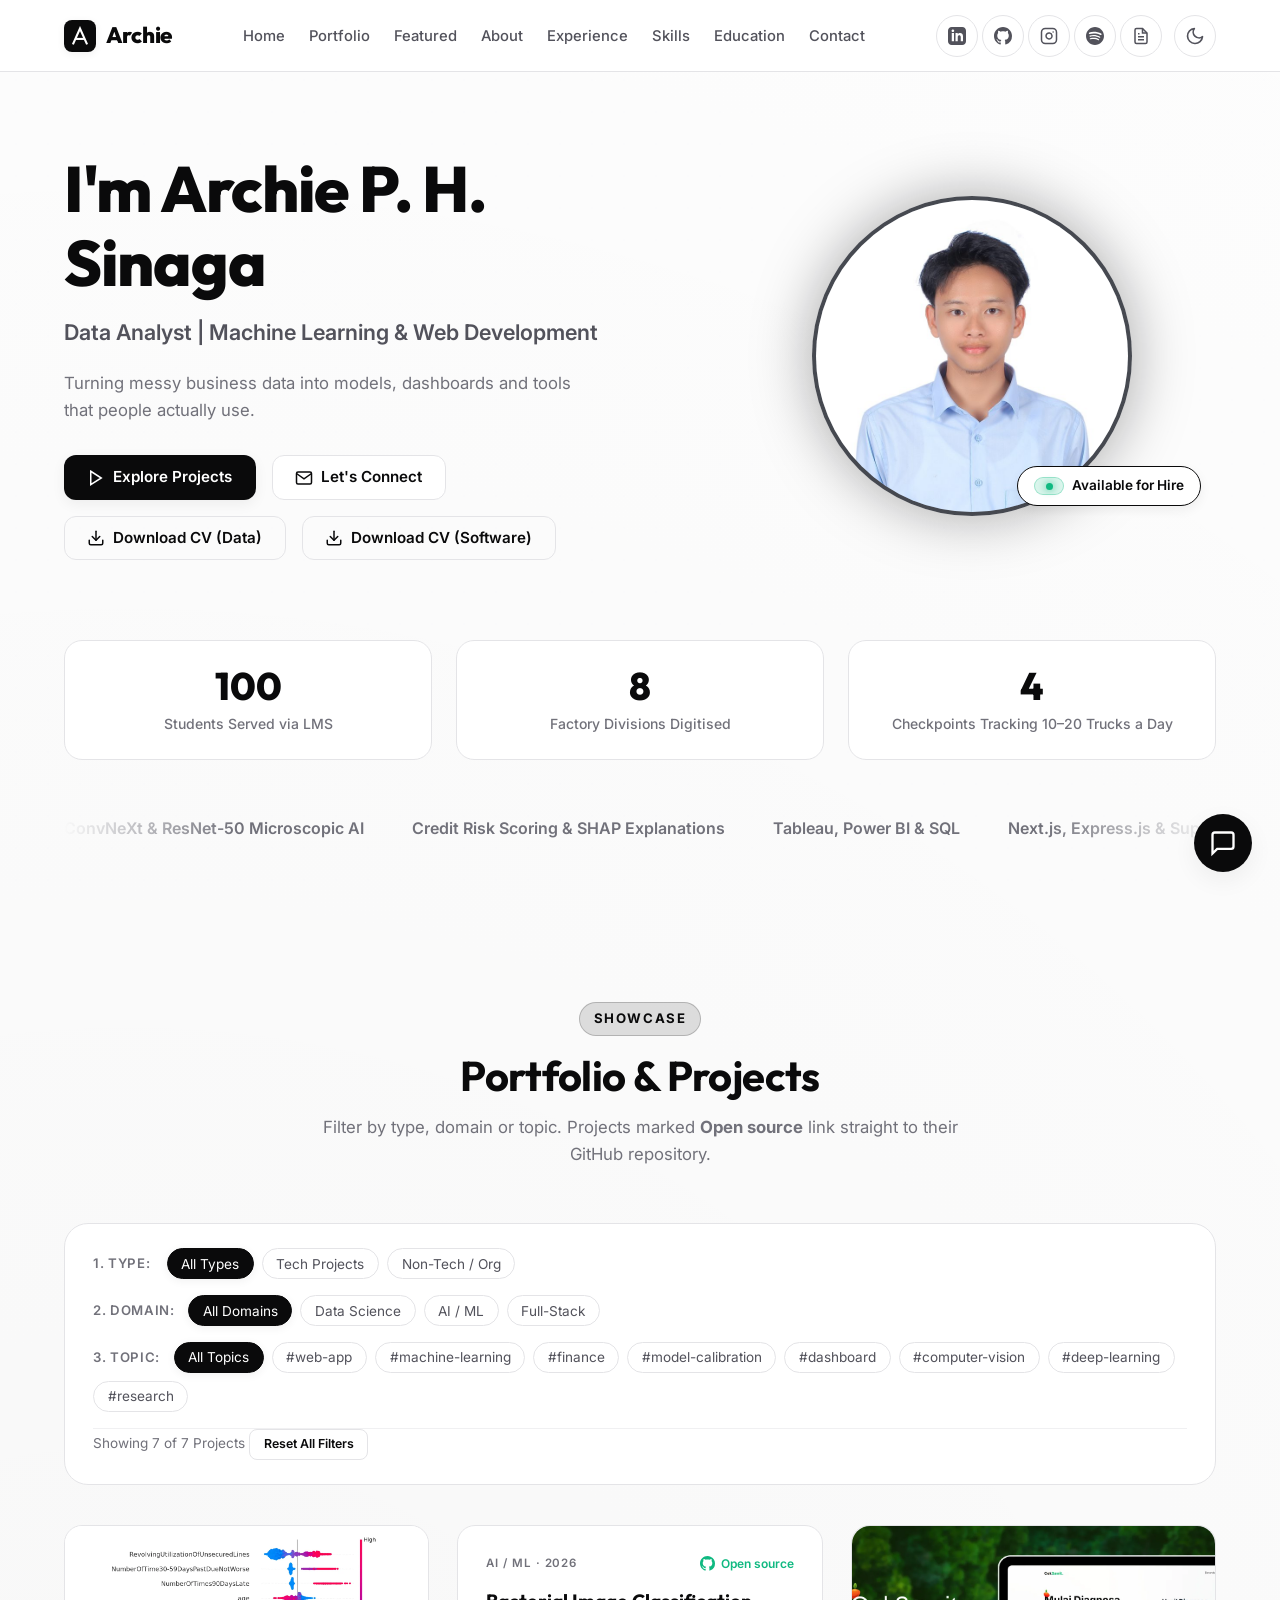
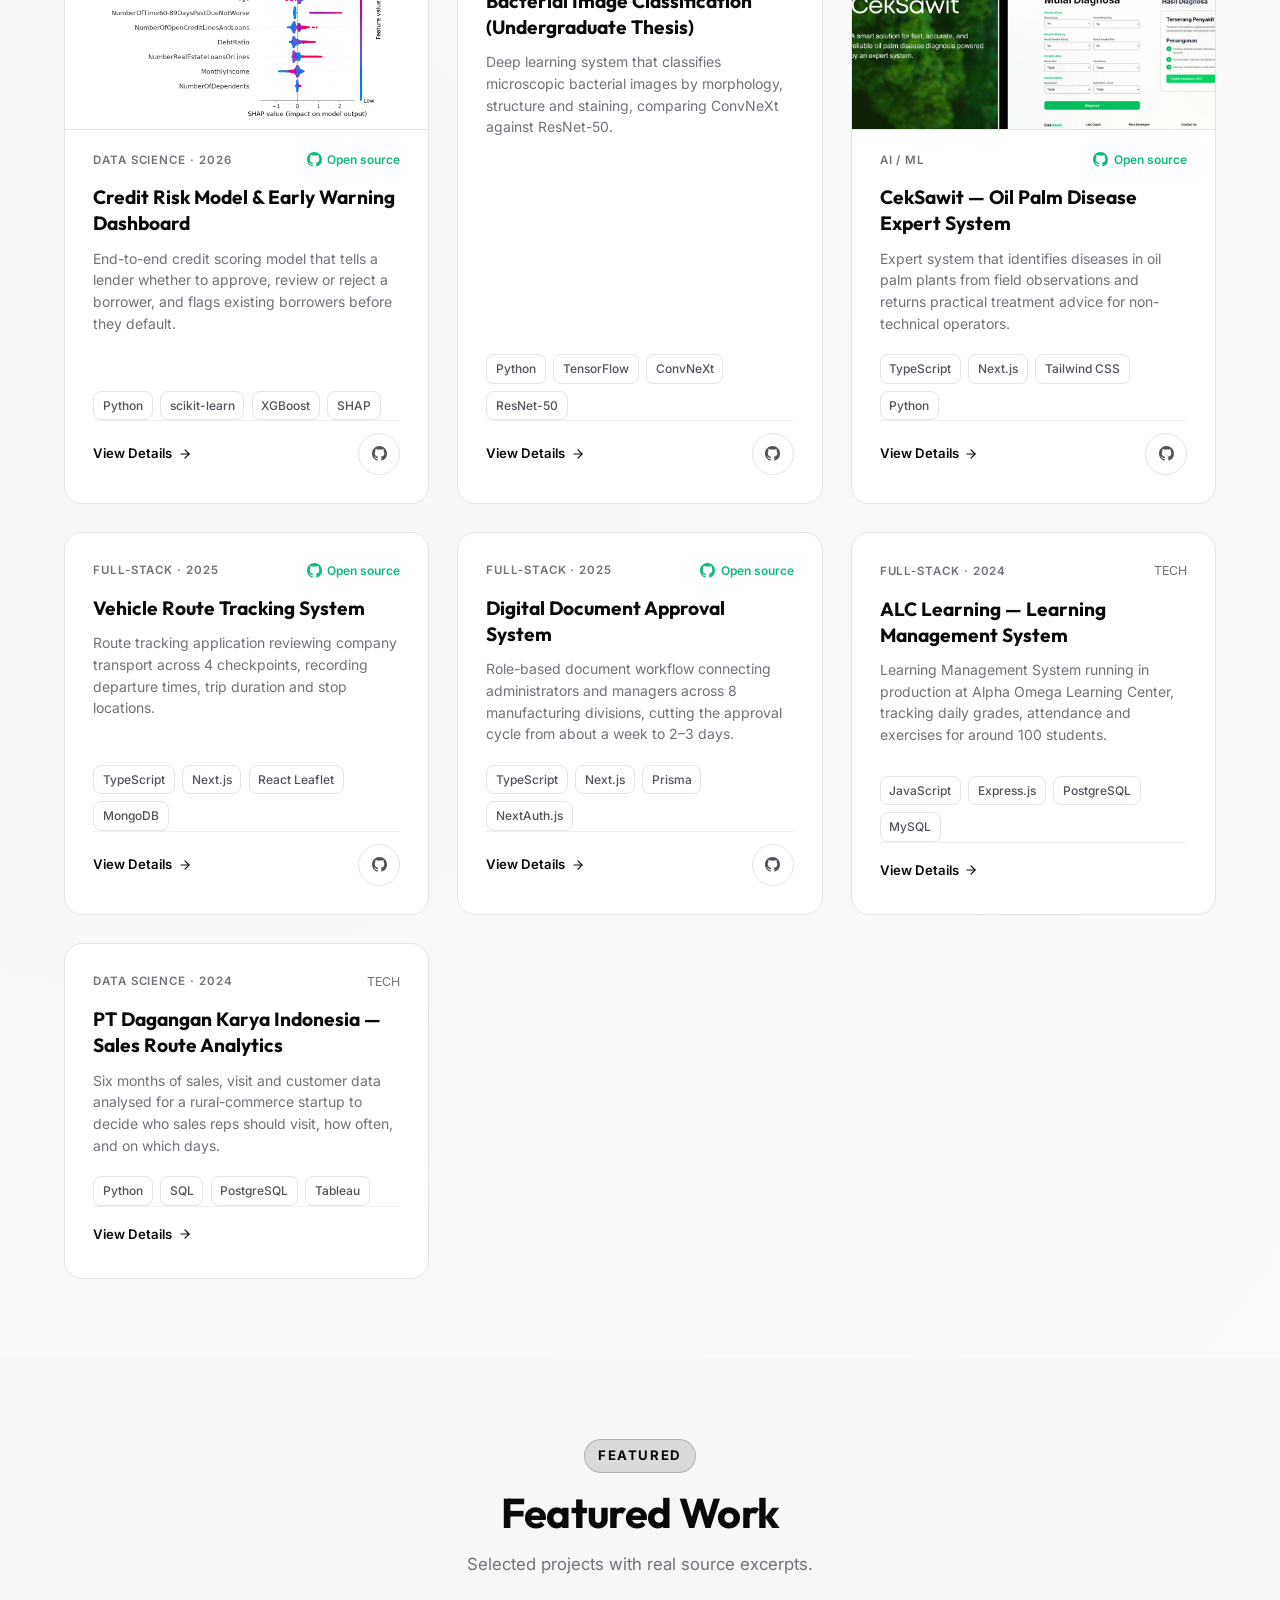
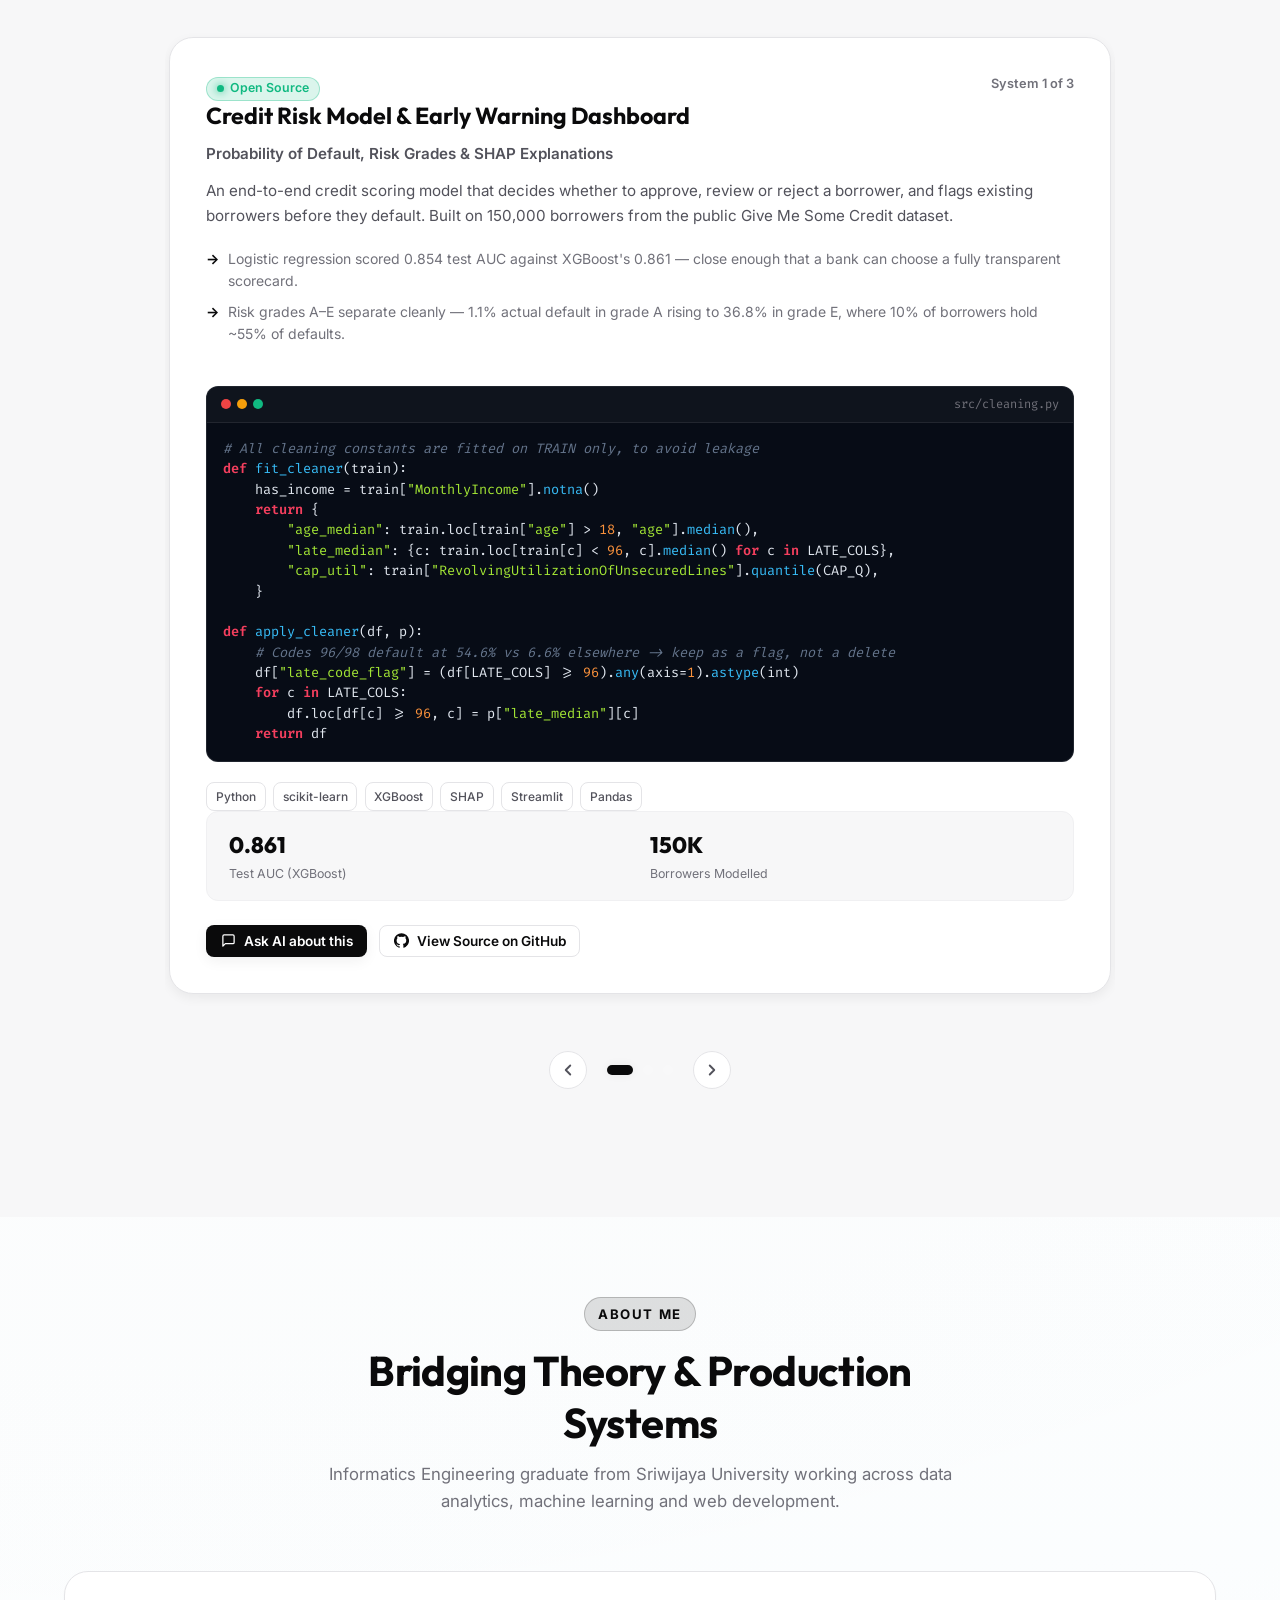
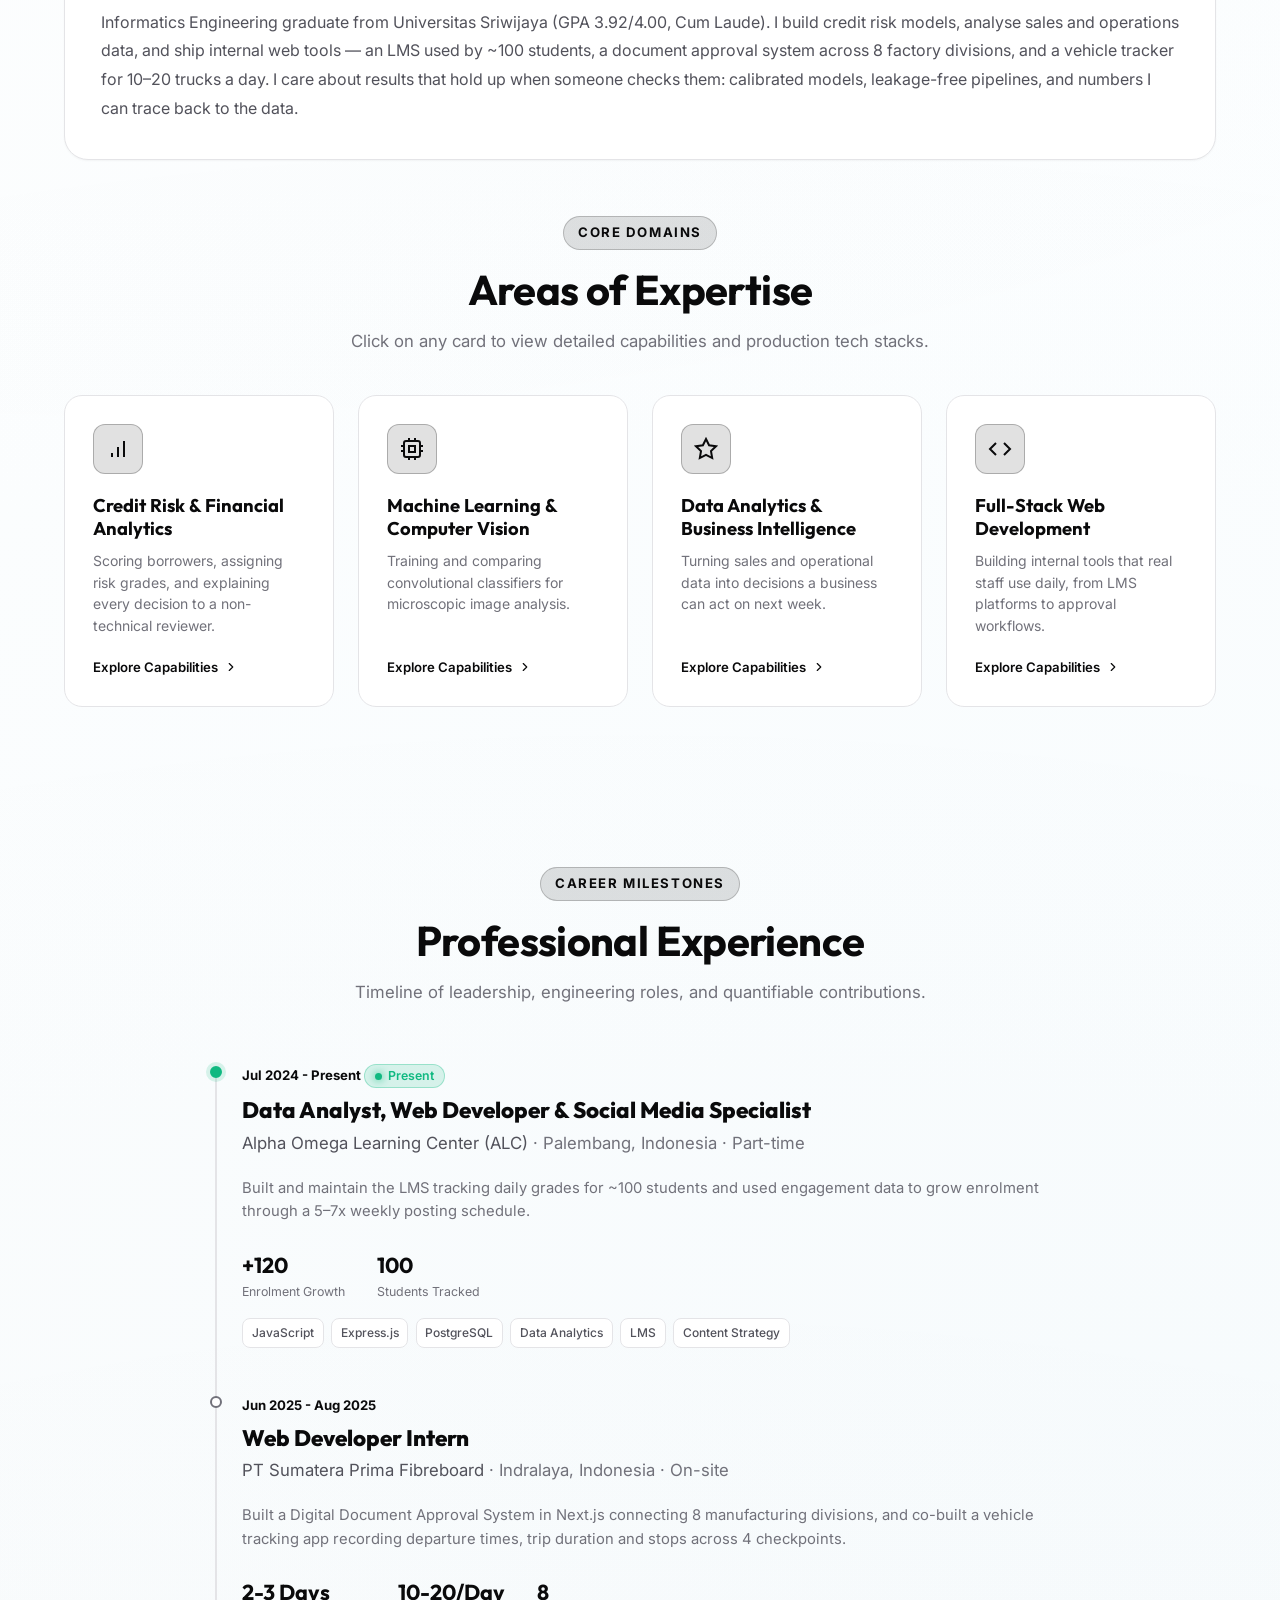
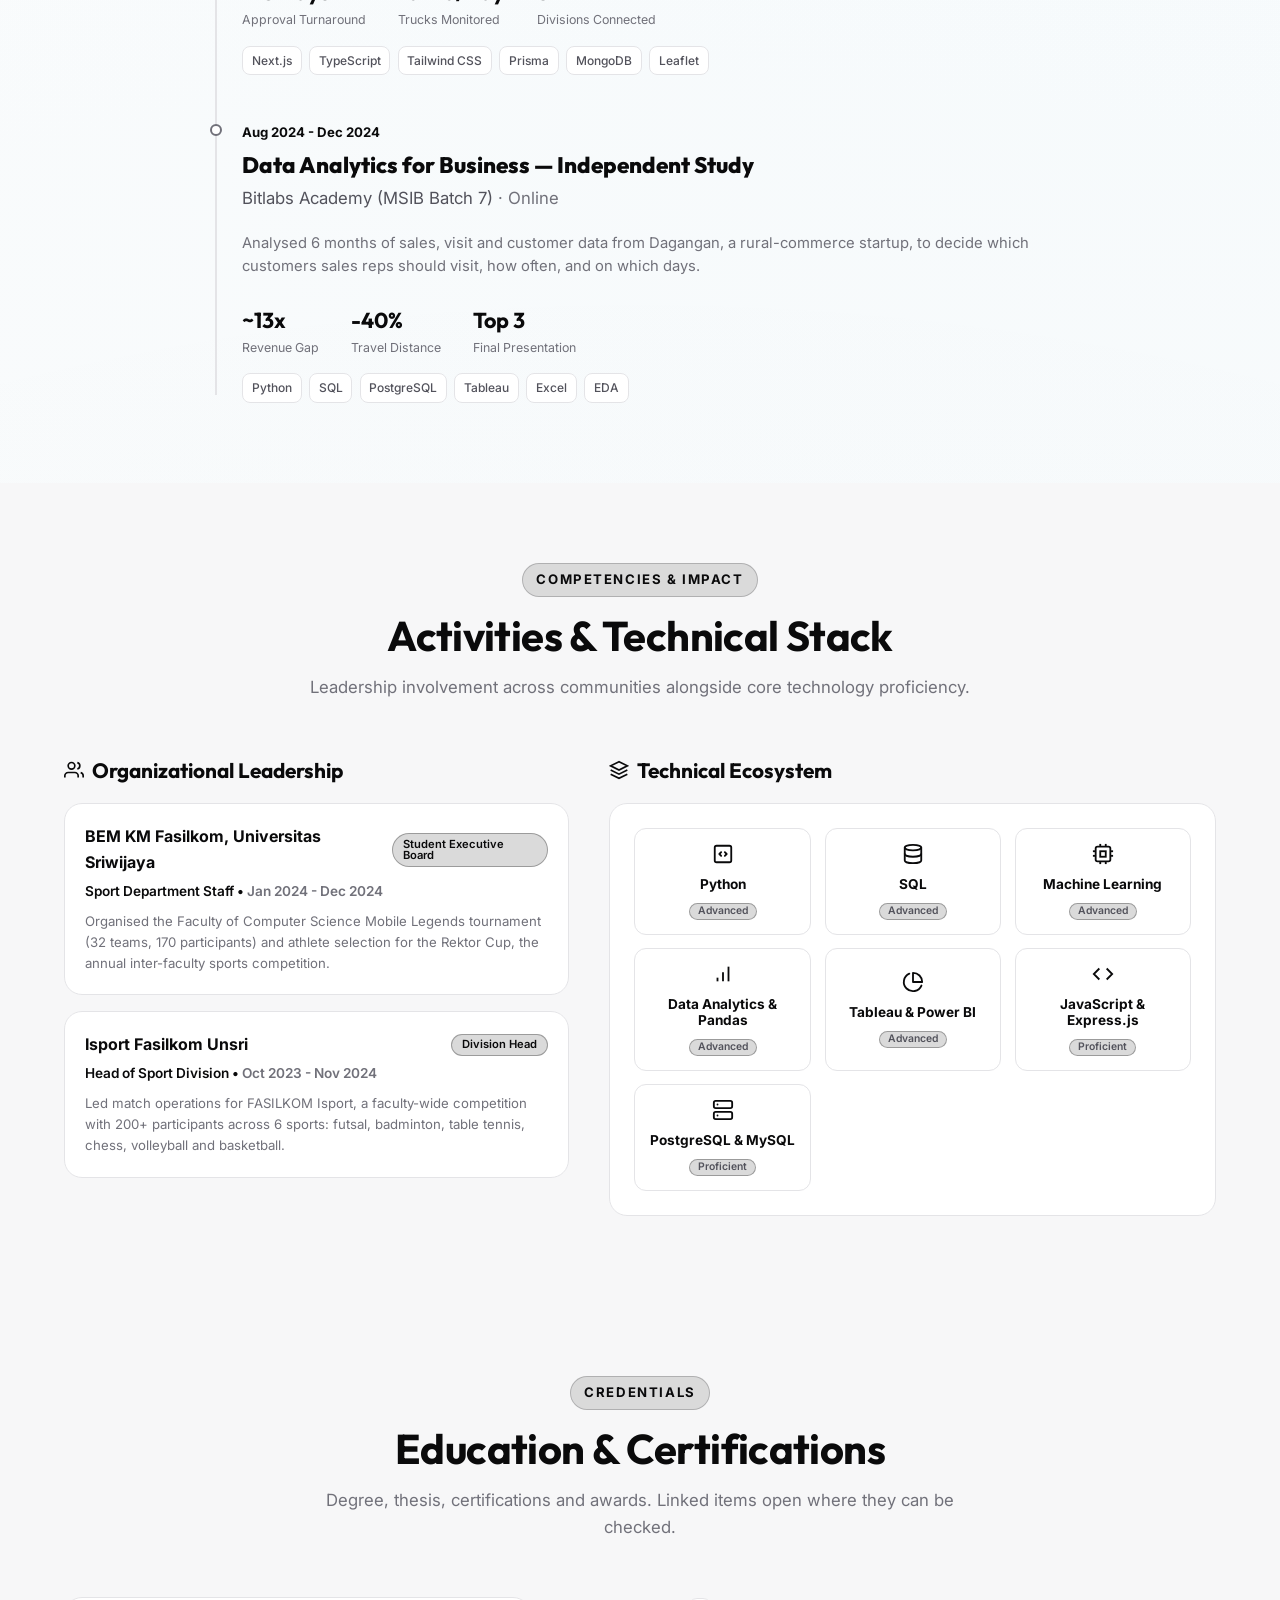
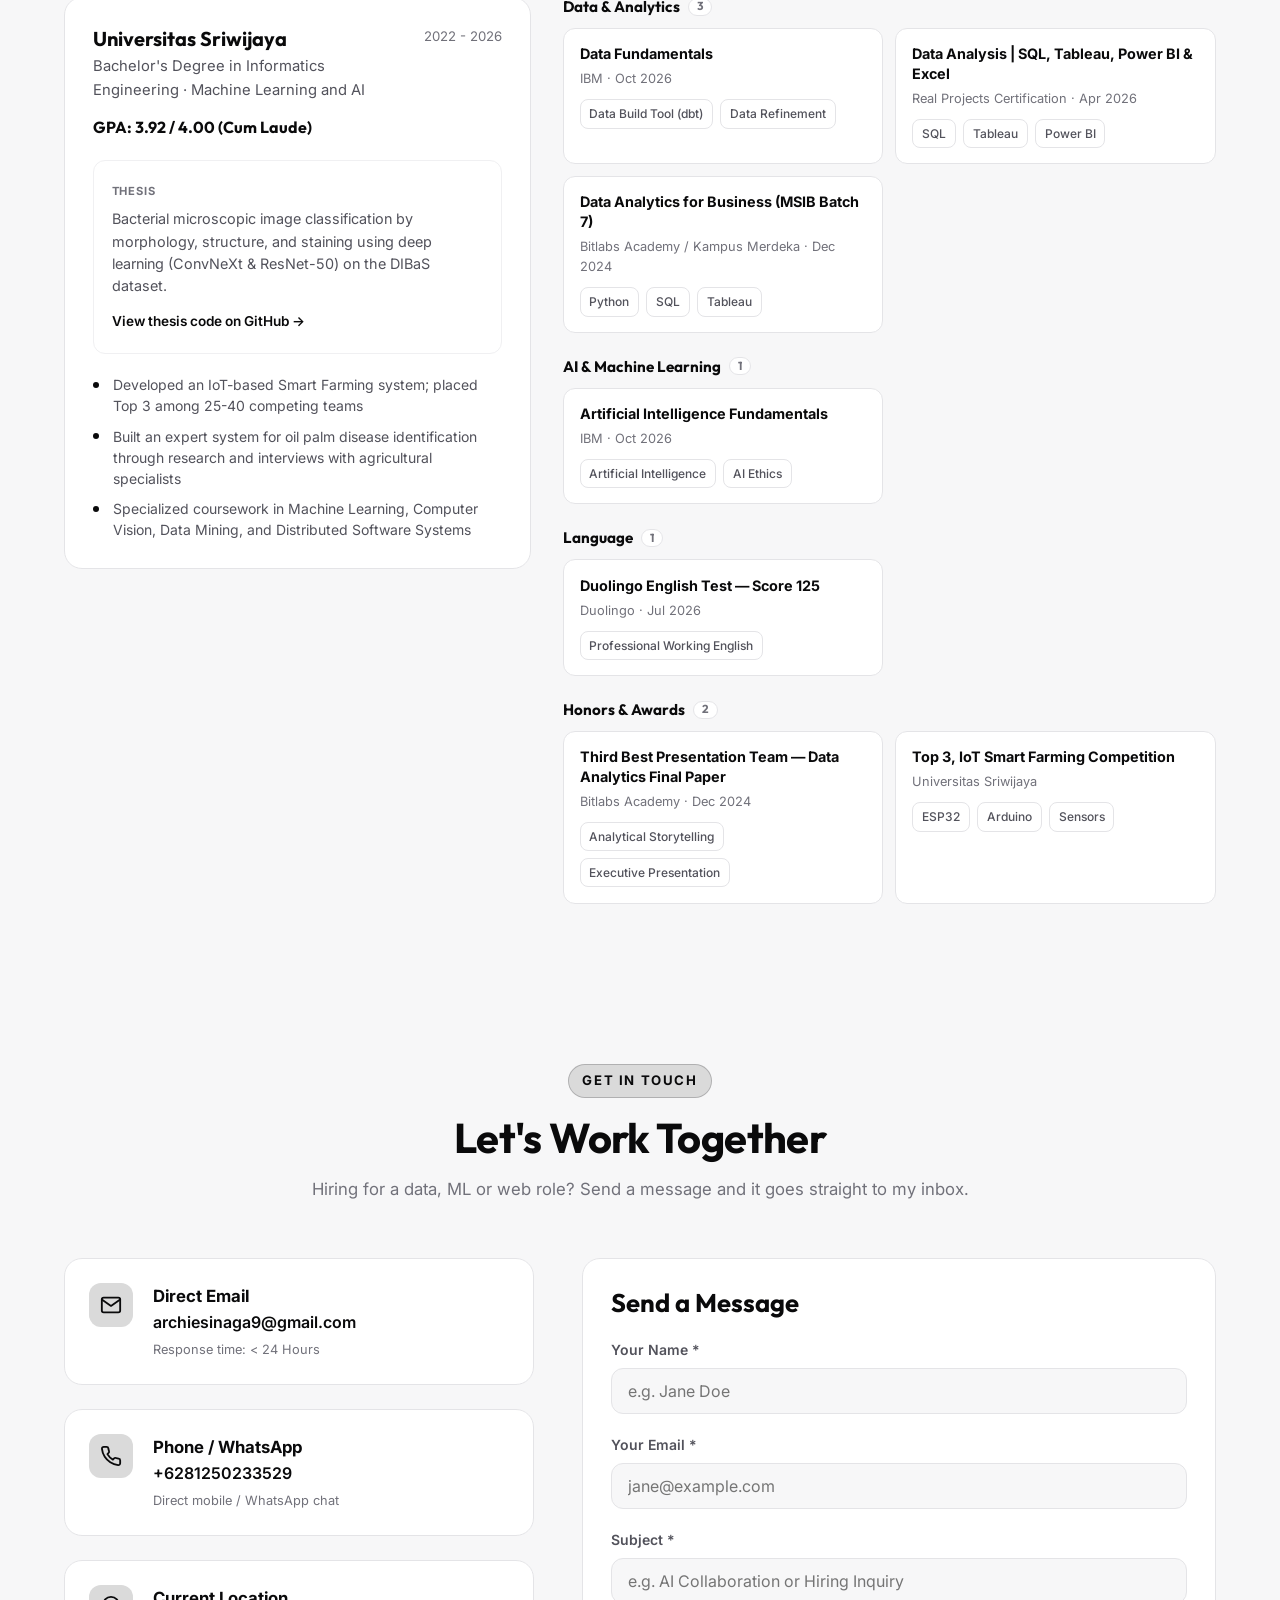
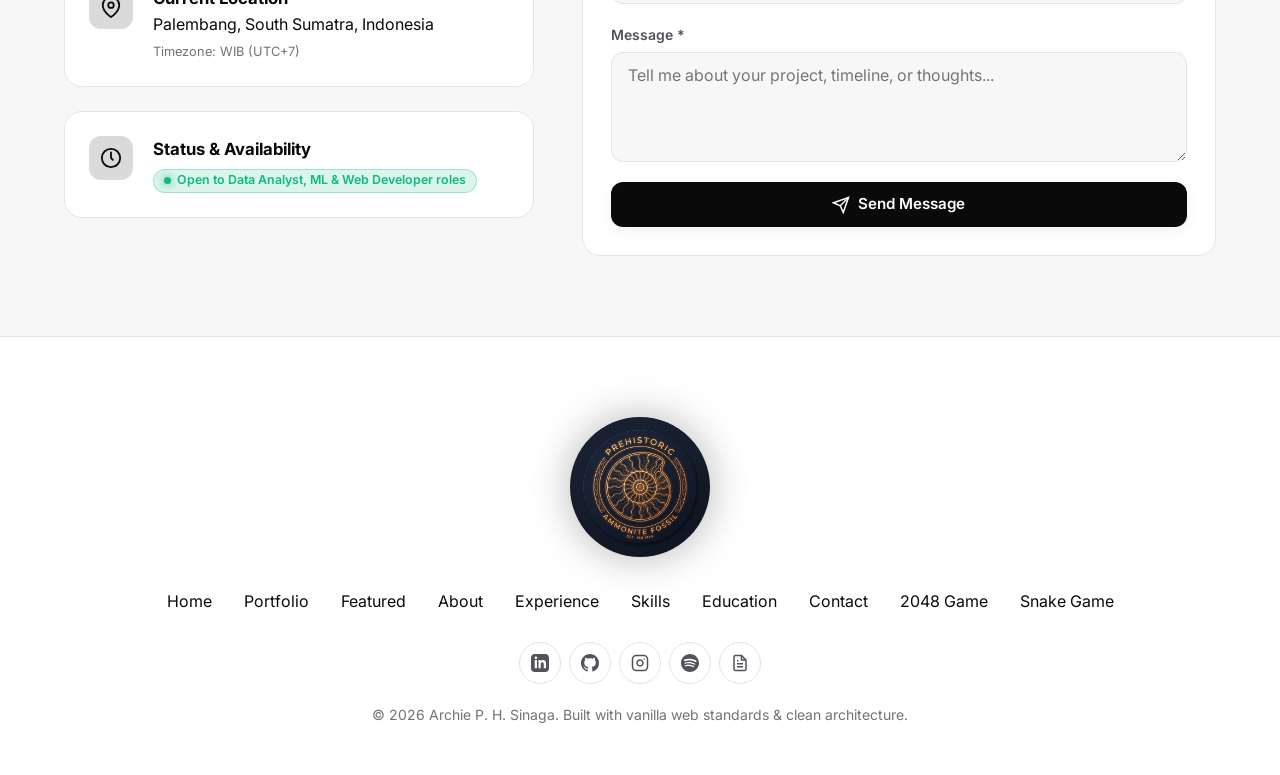
==== commit f73a049d: "Replace brand logo and favicon with an "A" monogram Co-Authored-By: Claude Sonnet 5.5 <noreply@anthr" ====
--- a/index.html
+++ b/index.html
@@ -14,7 +14,7 @@
   <meta name="author" content="Archie P. H. Sinaga">
   <meta name="theme-color" content="#ffffff">
   <link rel="canonical" href="https://archiesinaga.github.io/">
-  <link rel="icon" type="image/jpeg" href="image/fossil-emblem.jpg">
+  <link rel="icon" type="image/svg+xml" href="image/favicon.svg">
 
   <!-- Open Graph / Facebook -->
   <meta property="og:type" content="website">
@@ -78,9 +78,11 @@
     <div class="container navbar-container">
       <a href="#home" class="nav-brand" aria-label="Archie P. H. Sinaga Home">
         <div class="brand-icon">
-          <svg width="18" height="18" viewBox="0 0 24 24" fill="none" stroke="currentColor" stroke-width="2.5"
-            stroke-linecap="round" stroke-linejoin="round">
-            <path d="M12 2L2 7l10 5 10-5-10-5zM2 17l10 5 10-5M2 12l10 5 10-5" />
+          <!-- Monogram "A": sharp apex, open legs, detached crossbar -->
+          <svg width="20" height="20" viewBox="0 0 24 24" fill="none" stroke="currentColor" stroke-width="2.5"
+            stroke-linecap="square" stroke-linejoin="miter" aria-hidden="true">
+            <path d="M4 21L12 3l8 18" />
+            <path d="M8.5 15.5h7" />
           </svg>
         </div>
         <span id="brand-name">Archie</span>
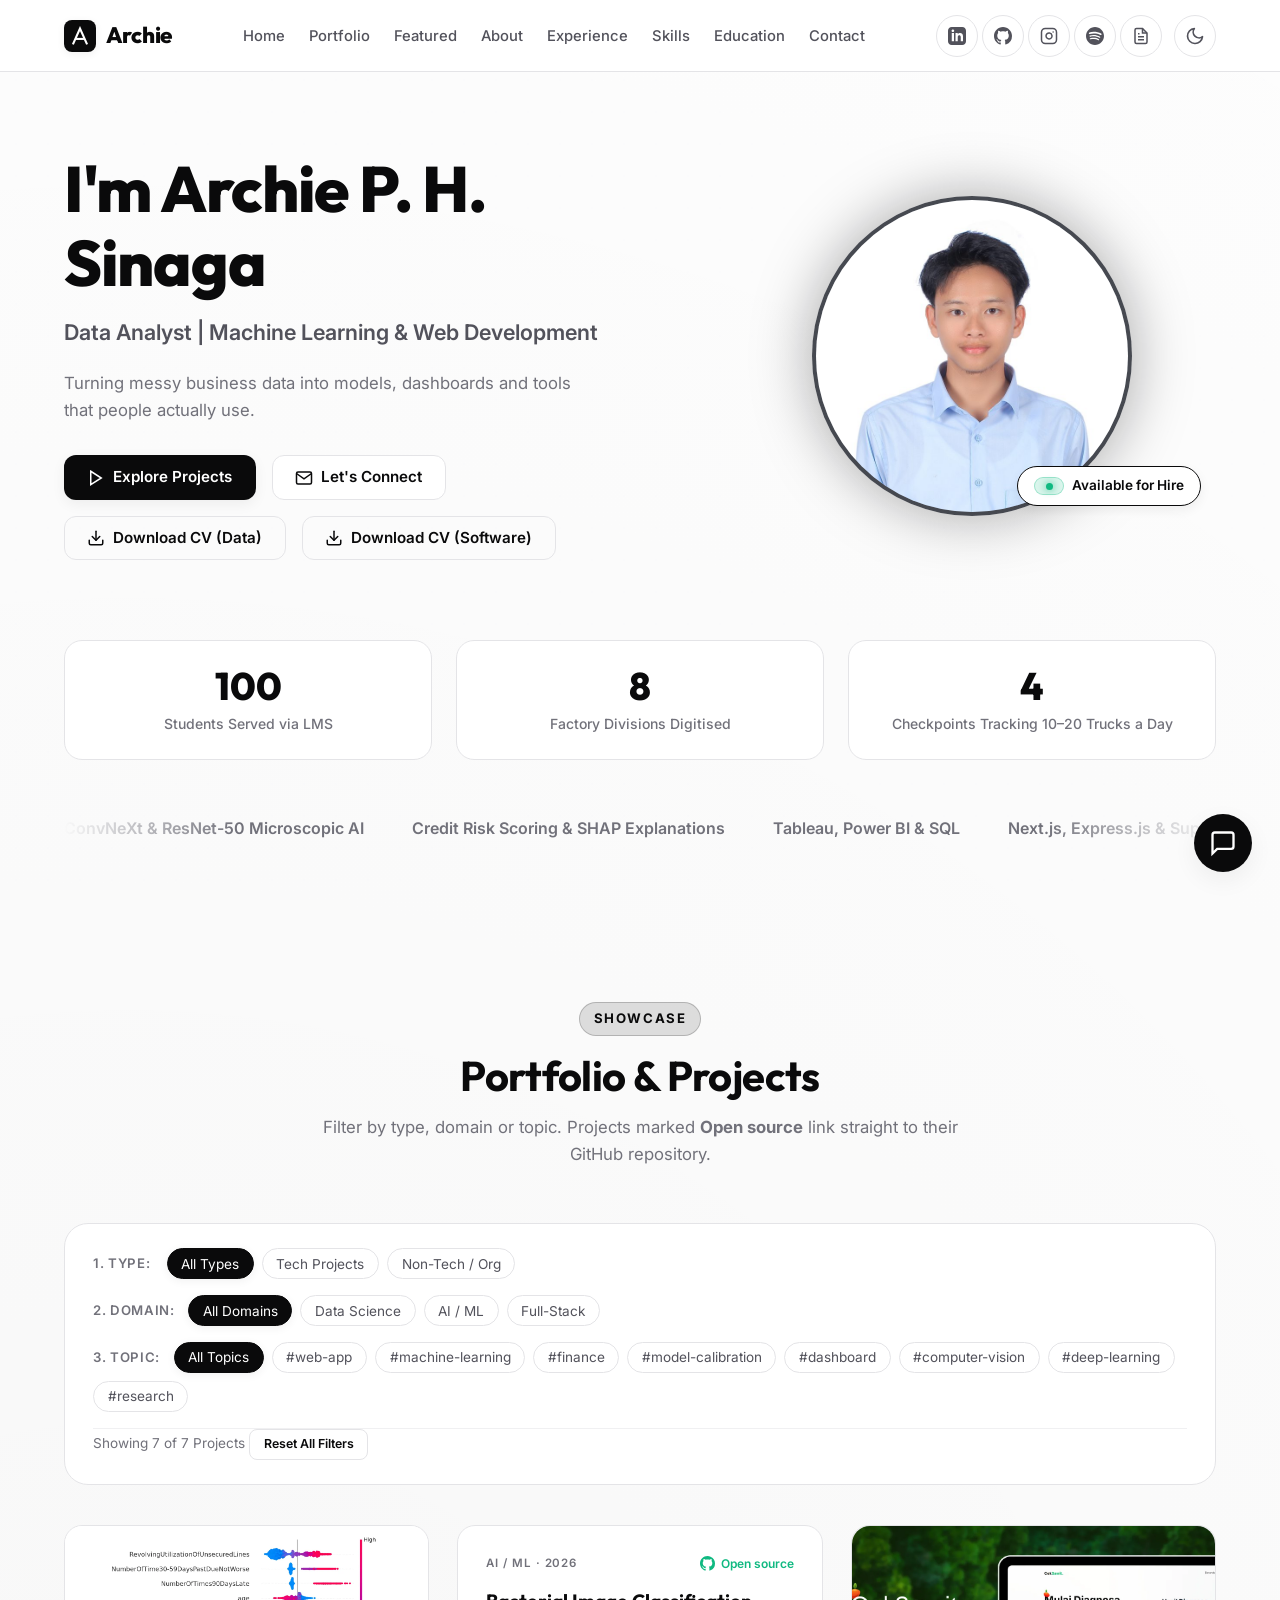
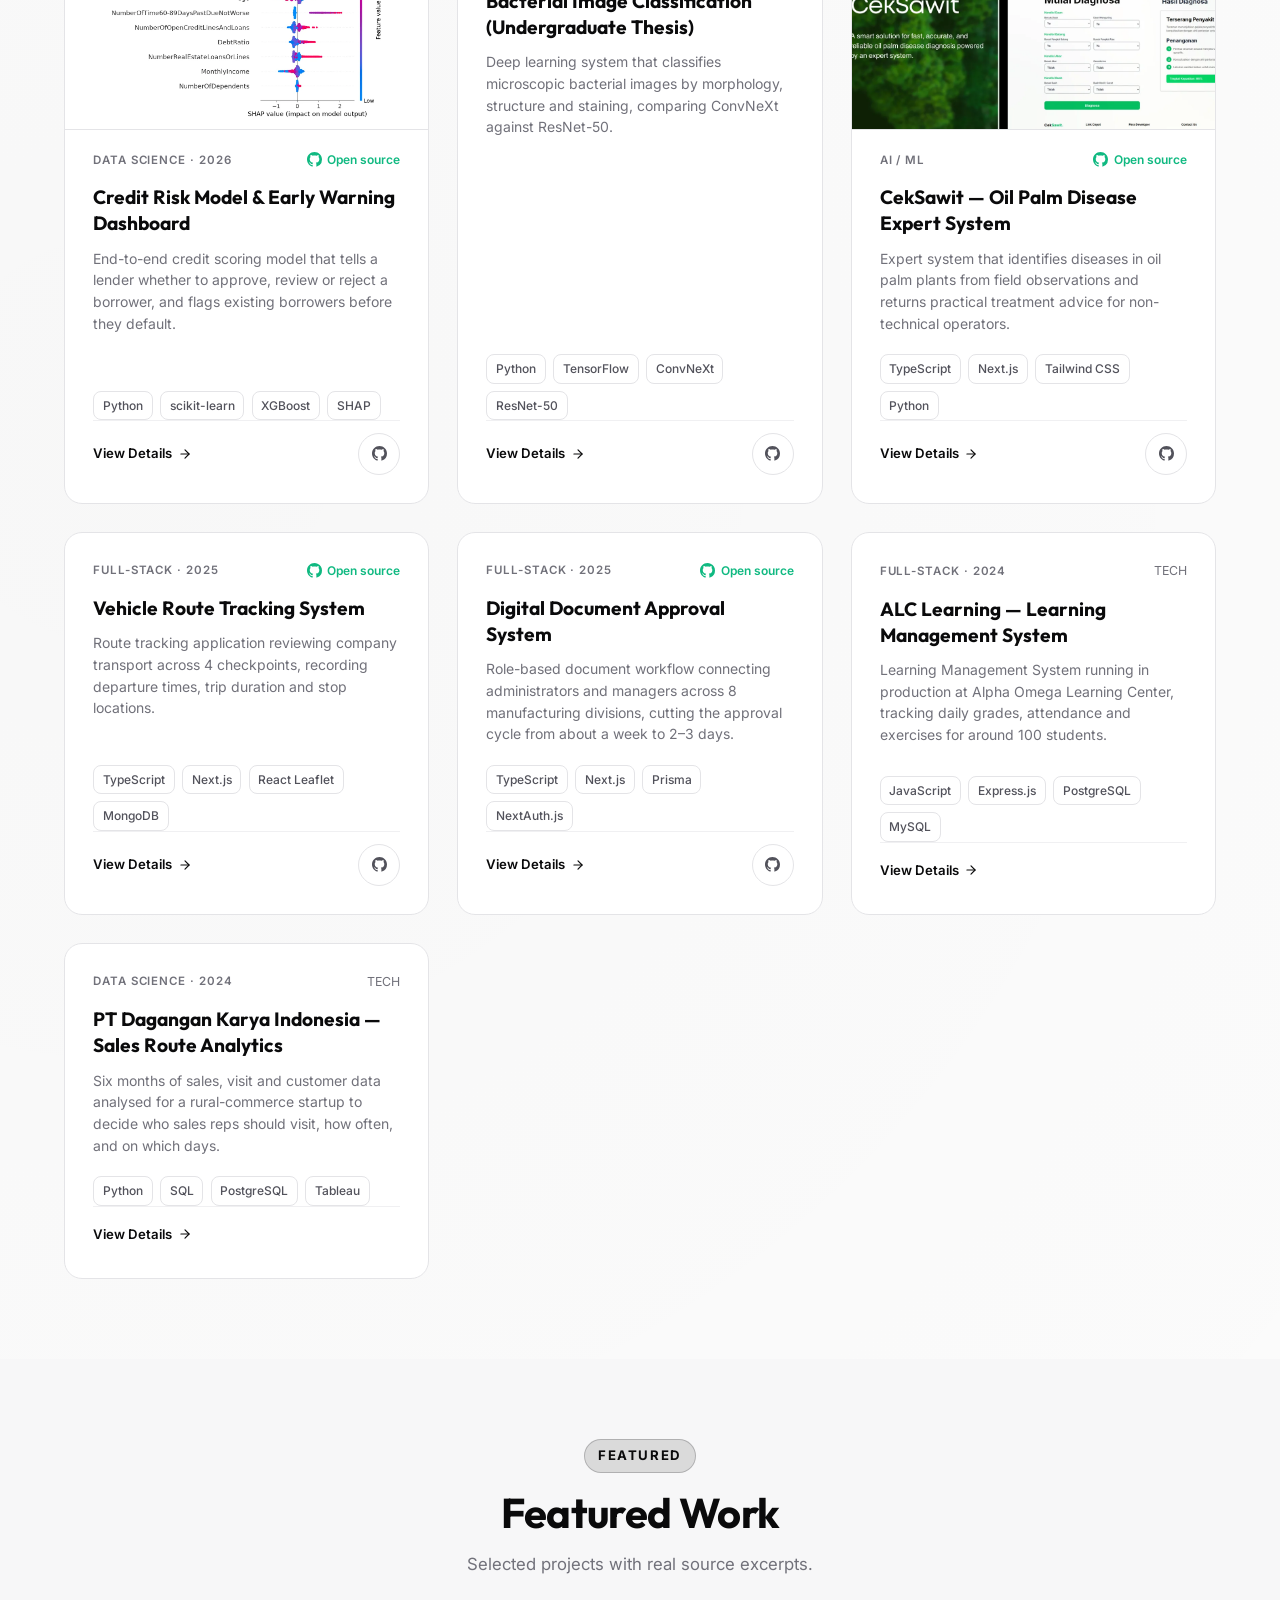
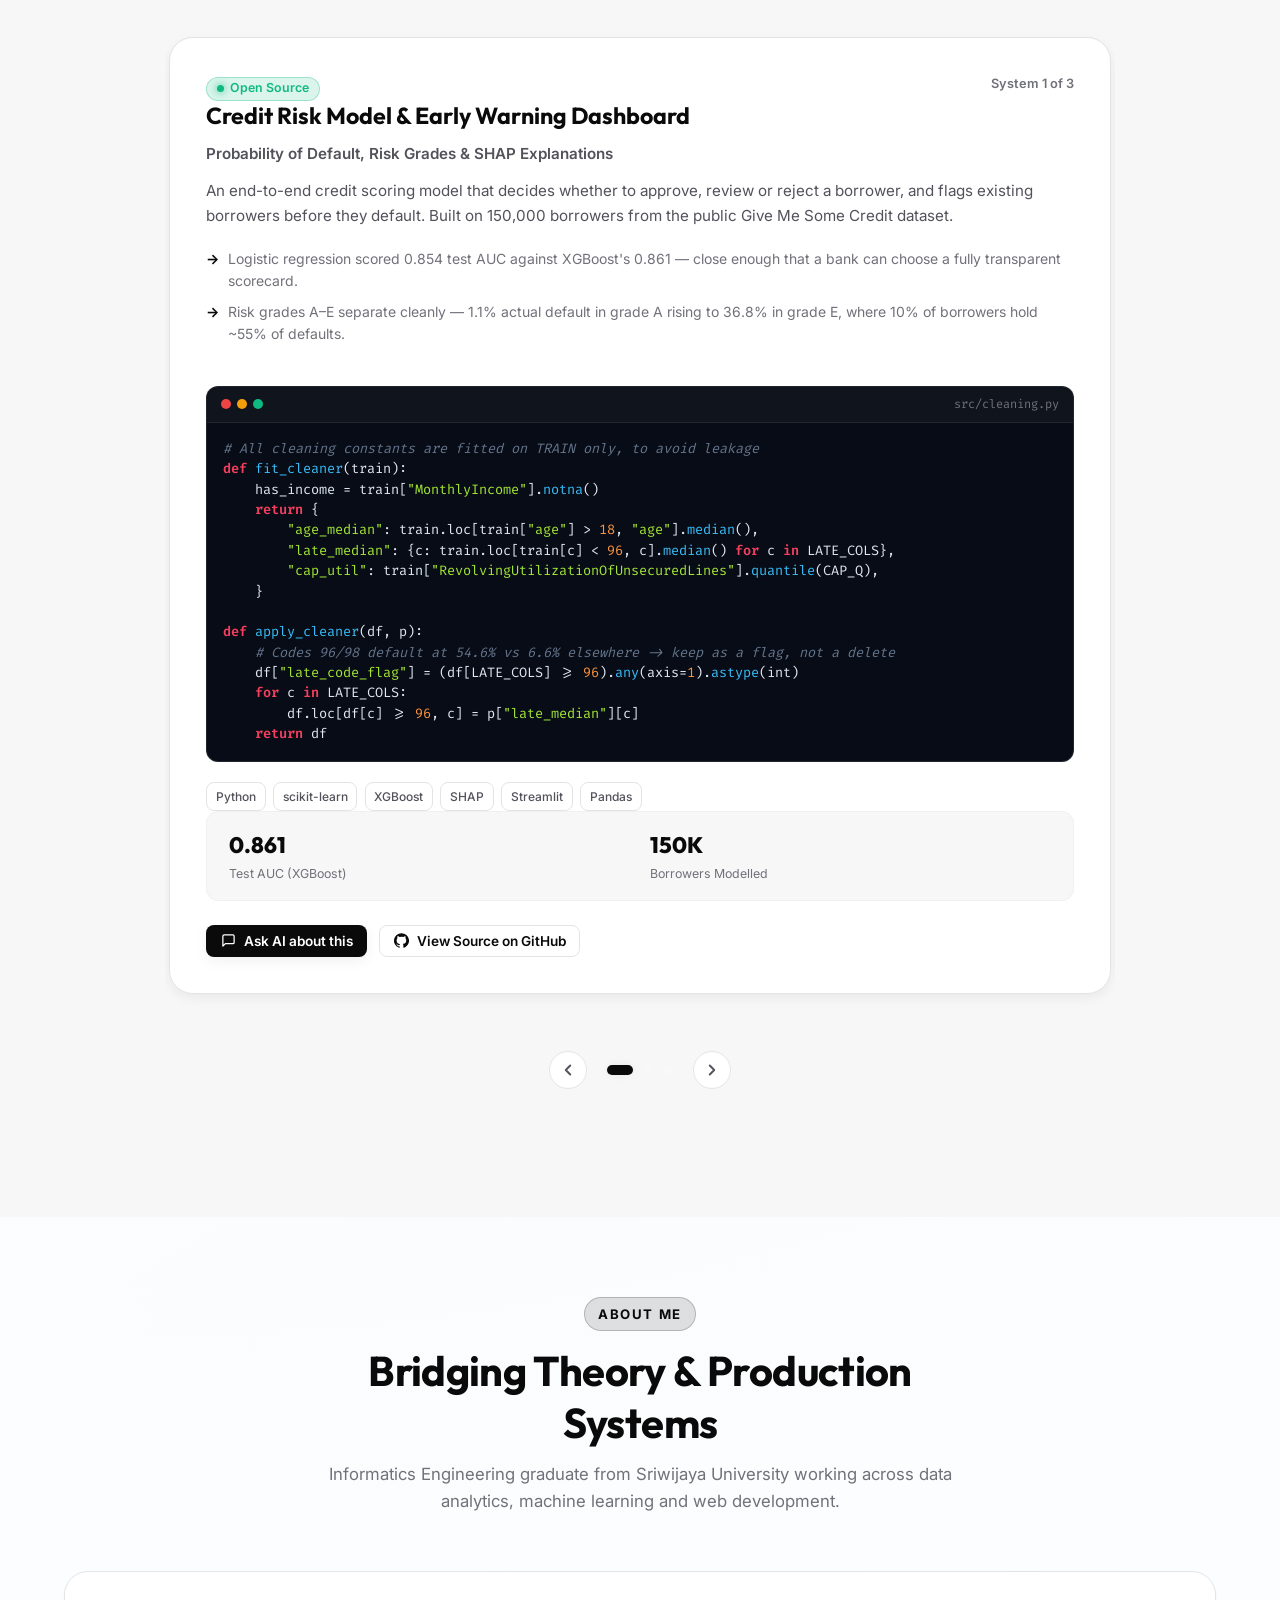
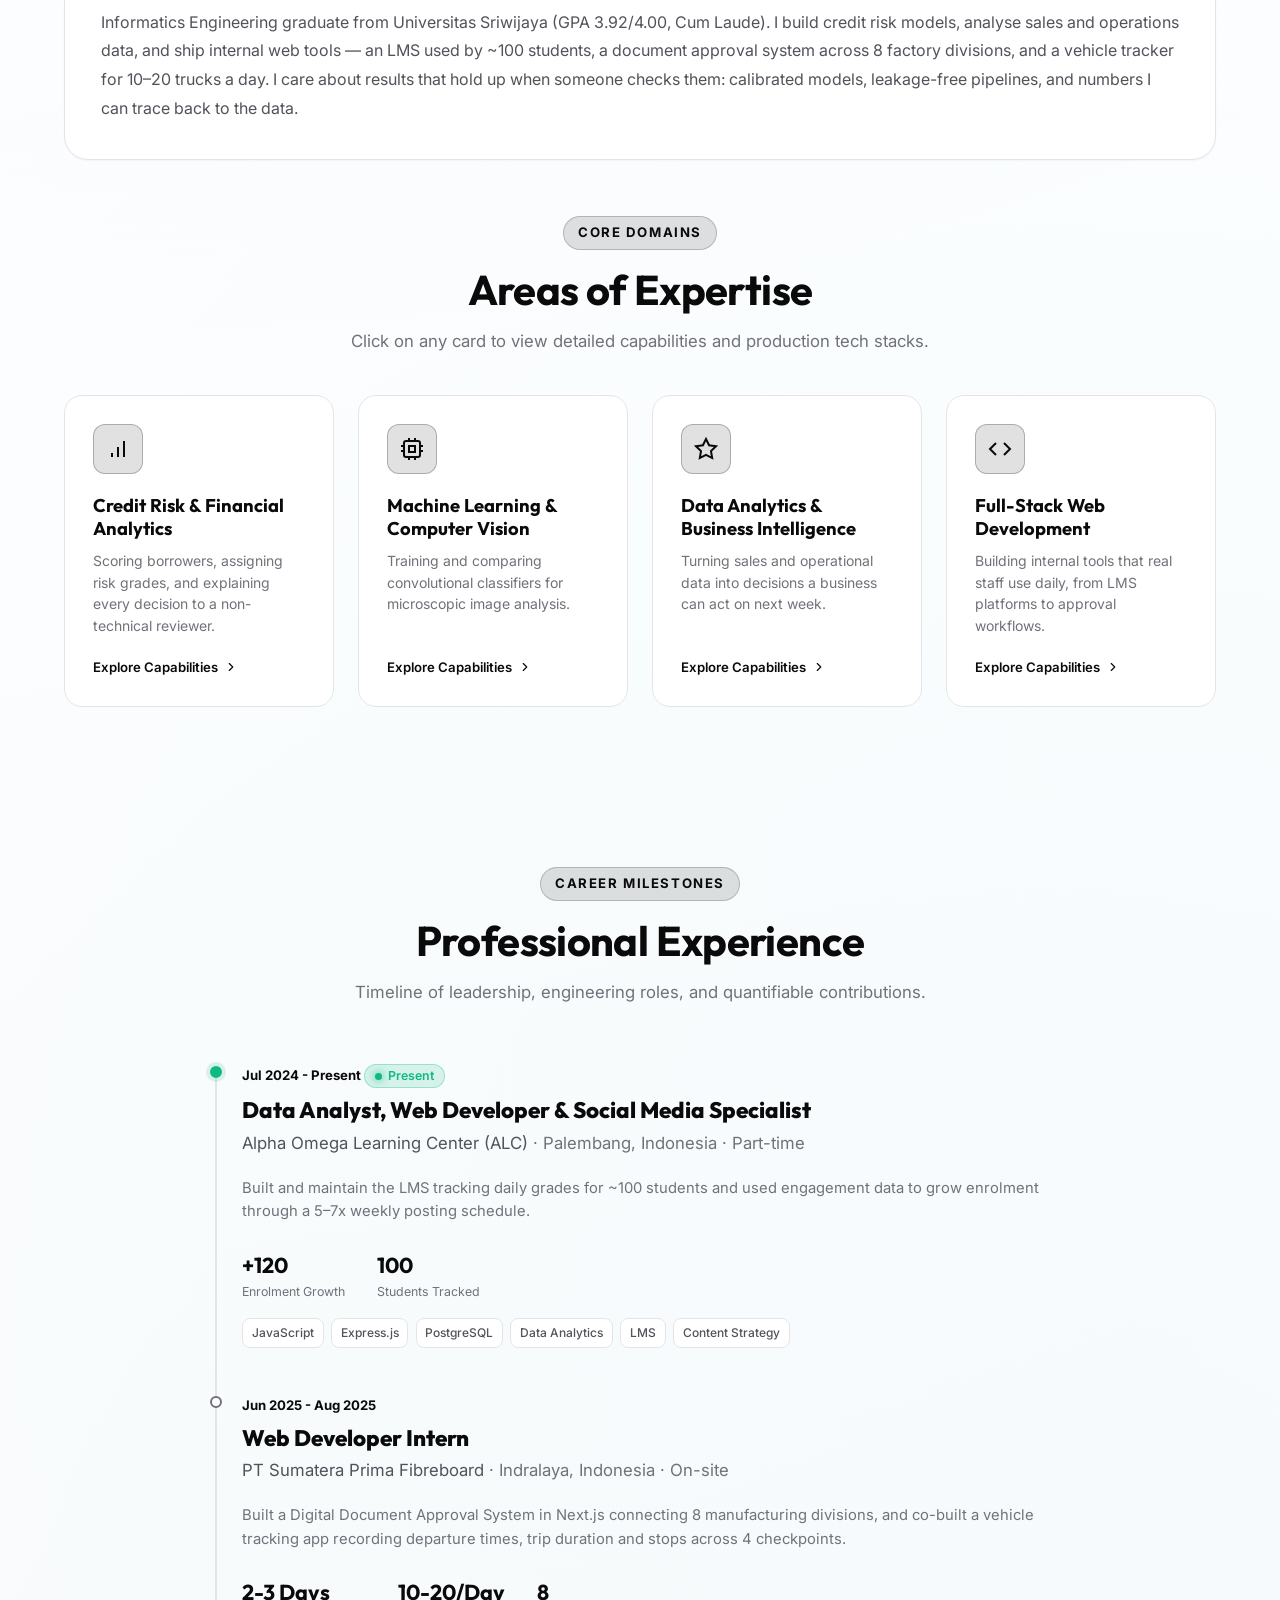
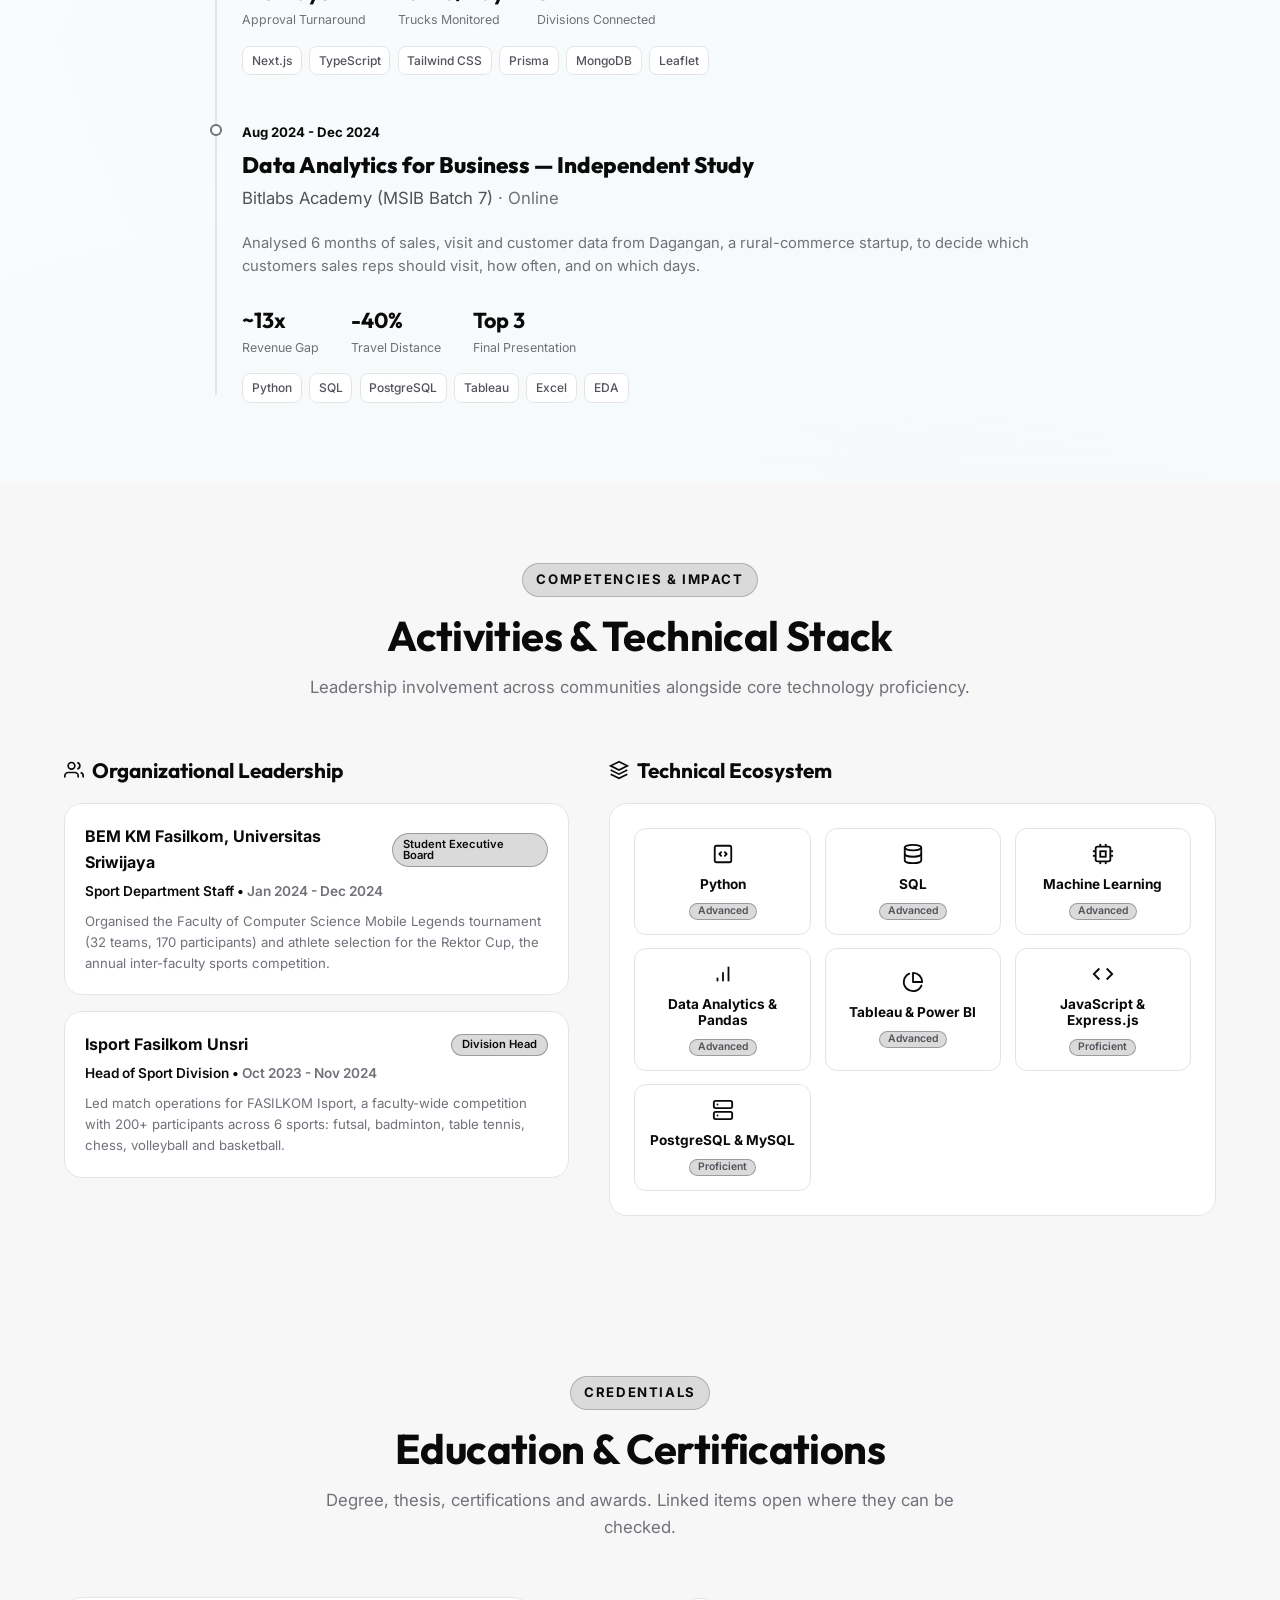
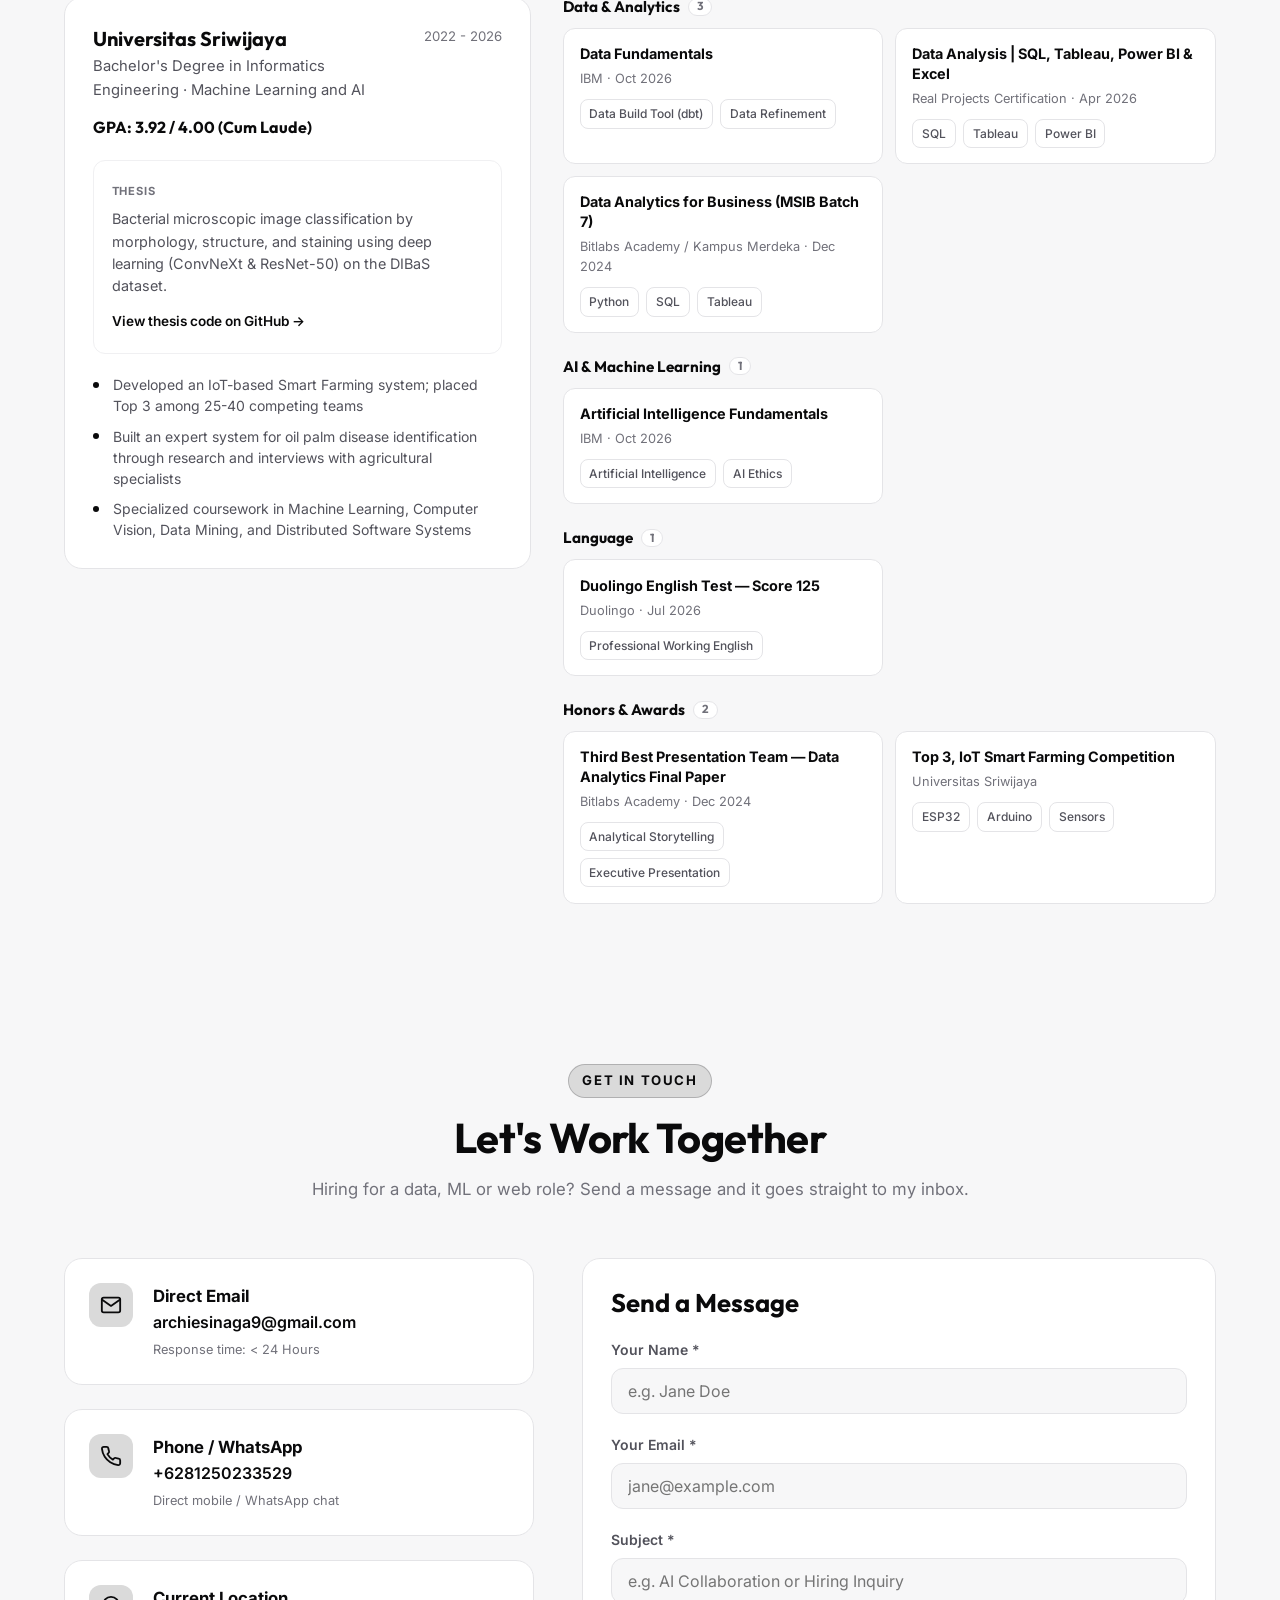
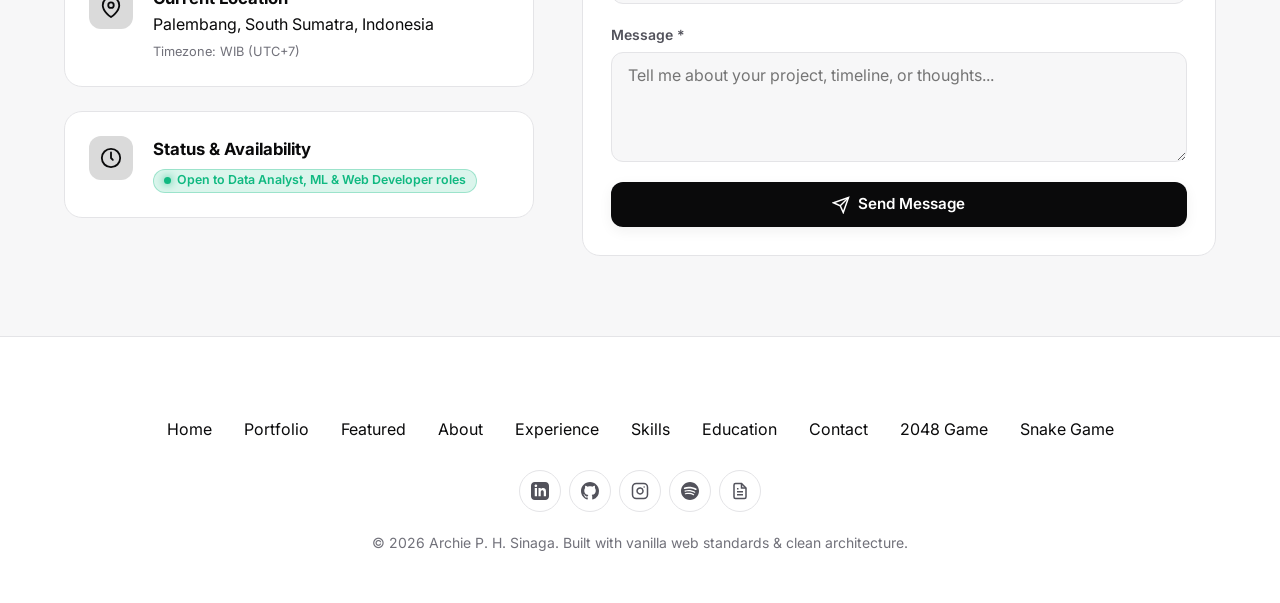
==== commit daaf9791: "Remove the fossil emblem from the footer Co-Authored-By: Claude Sonnet 5.5 <noreply@anthropic.com>" ====
--- a/index.html
+++ b/index.html
@@ -413,11 +413,6 @@
   <!-- 10. Footer -->
   <footer class="footer">
     <div class="container">
-      <div class="footer-fossil-wrap">
-        <img src="image/fossil-emblem.jpg" alt="Prehistoric Ammonite Fossil Emblem" class="footer-fossil-img"
-          loading="lazy">
-      </div>
-
       <nav class="footer-nav" aria-label="Footer Navigation">
         <a href="#home">Home</a>
         <a href="#portfolio">Portfolio</a>
--- a/css/sections.css
+++ b/css/sections.css
@@ -1088,27 +1088,6 @@
   overflow: hidden;
 }
 
-.footer-fossil-wrap {
-  width: 140px;
-  height: 140px;
-  margin: 0 auto 2rem auto;
-  position: relative;
-}
-
-.footer-fossil-img {
-  width: 100%;
-  height: 100%;
-  object-fit: contain;
-  border-radius: 50%;
-  box-shadow: 0 0 40px rgba(var(--accent-rgb), 0.3);
-  animation: pulse-glow 4s ease-in-out infinite;
-}
-
-@keyframes pulse-glow {
-  0%, 100% { box-shadow: 0 0 30px rgba(var(--accent-rgb), 0.25); }
-  50% { box-shadow: 0 0 55px rgba(var(--accent-rgb), 0.5); }
-}
-
 .footer-nav {
   display: flex;
   justify-content: center;
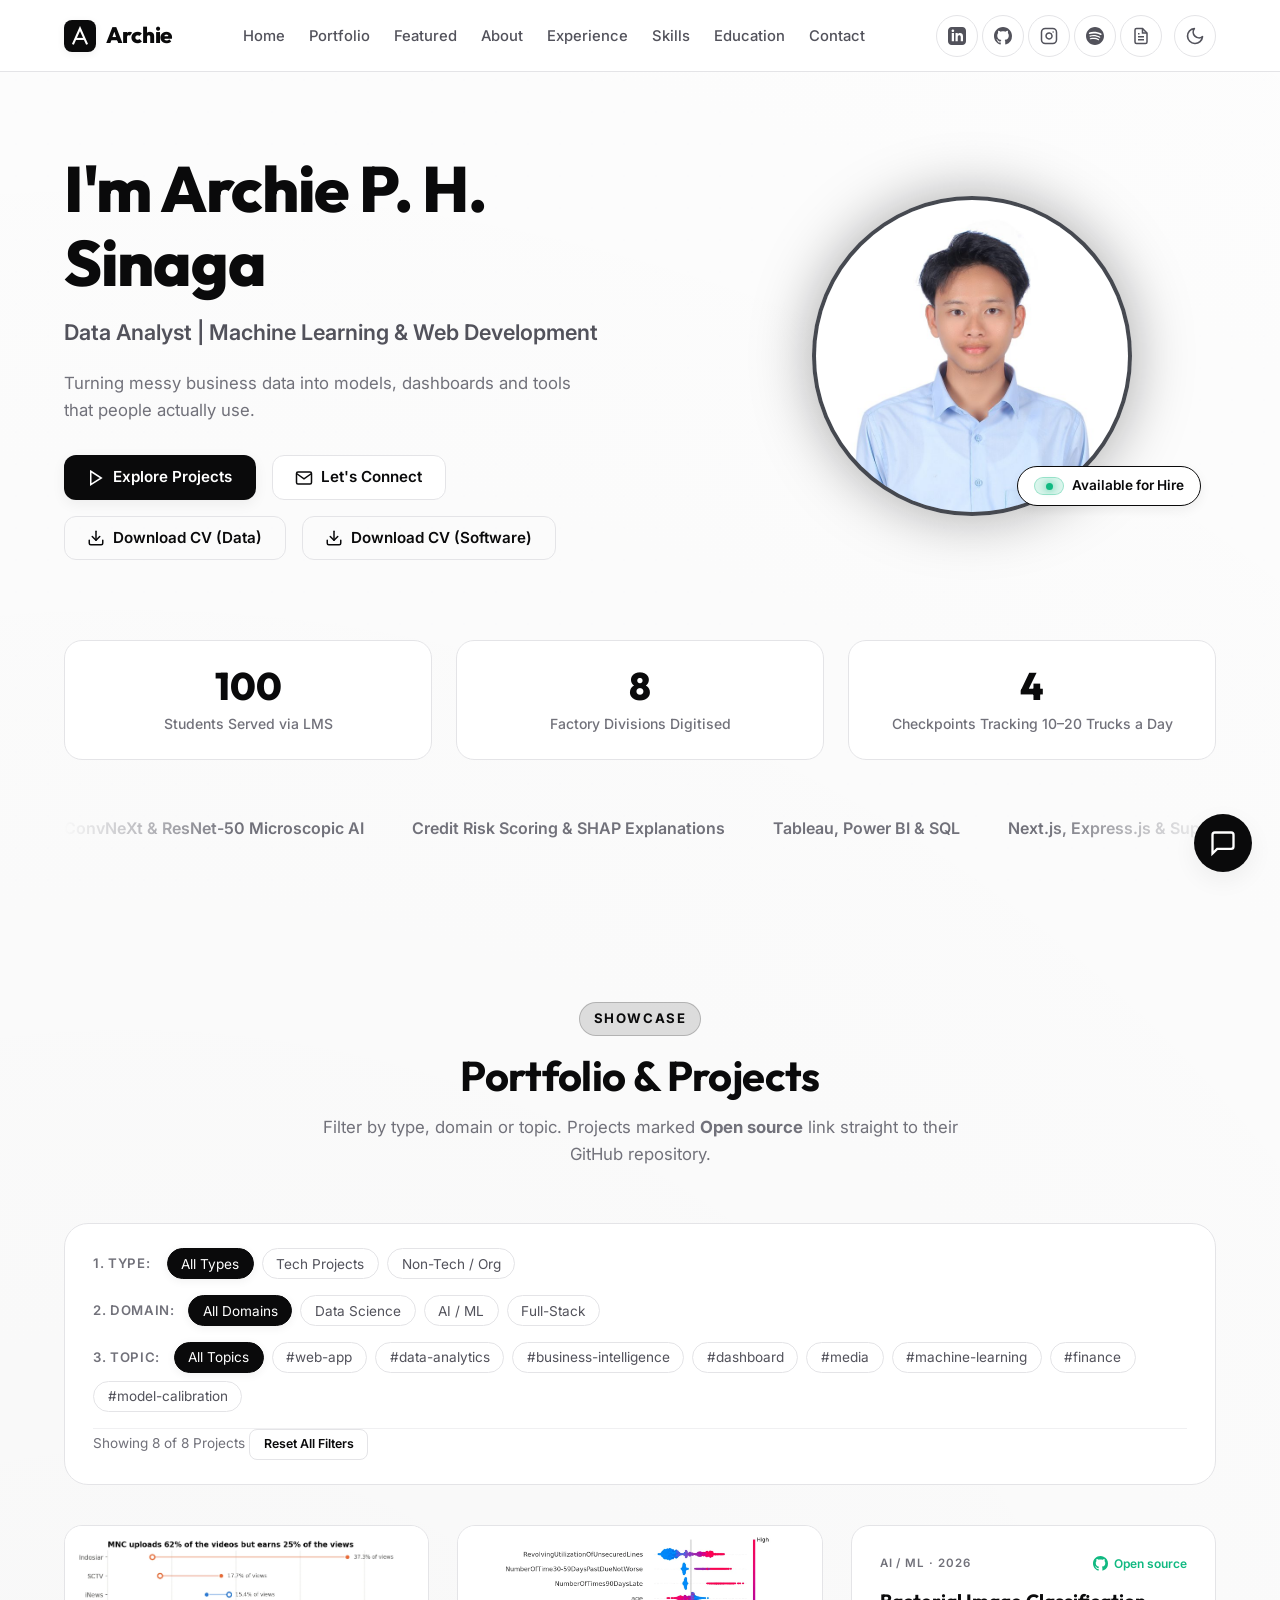
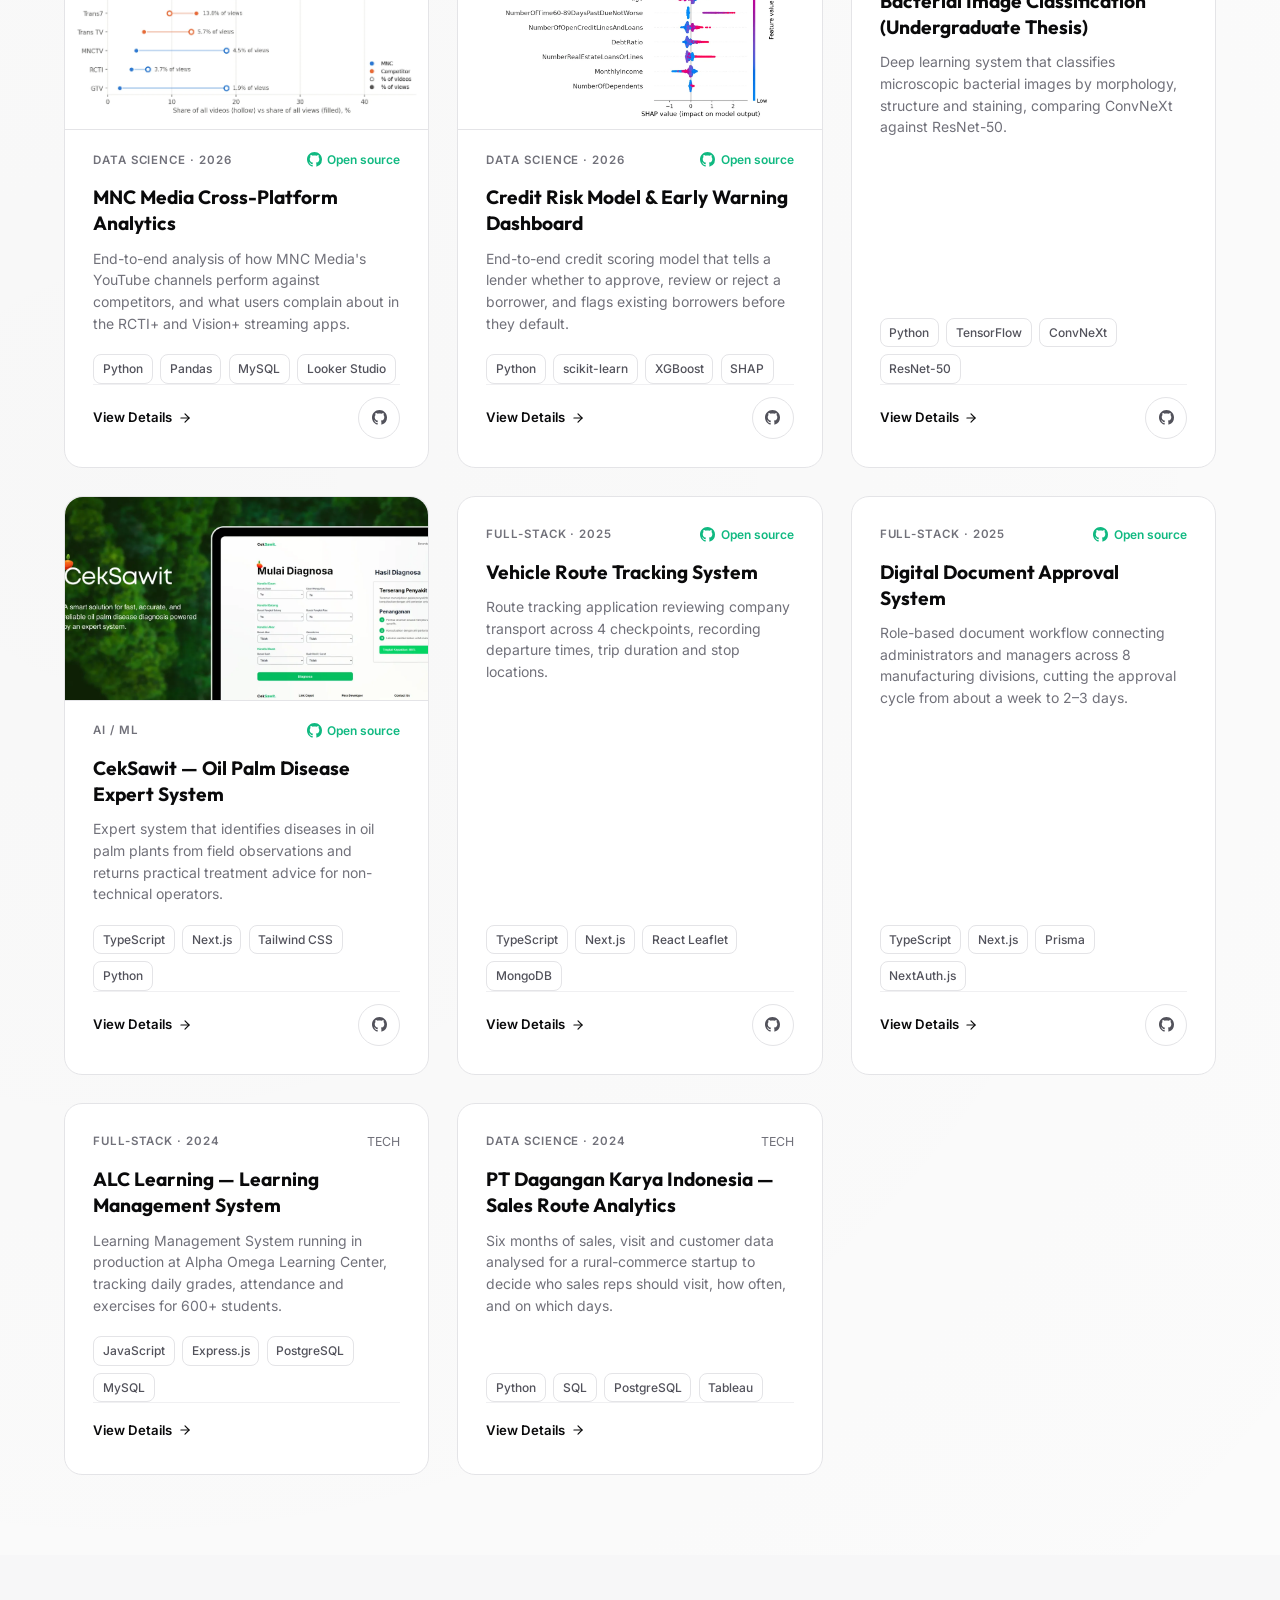
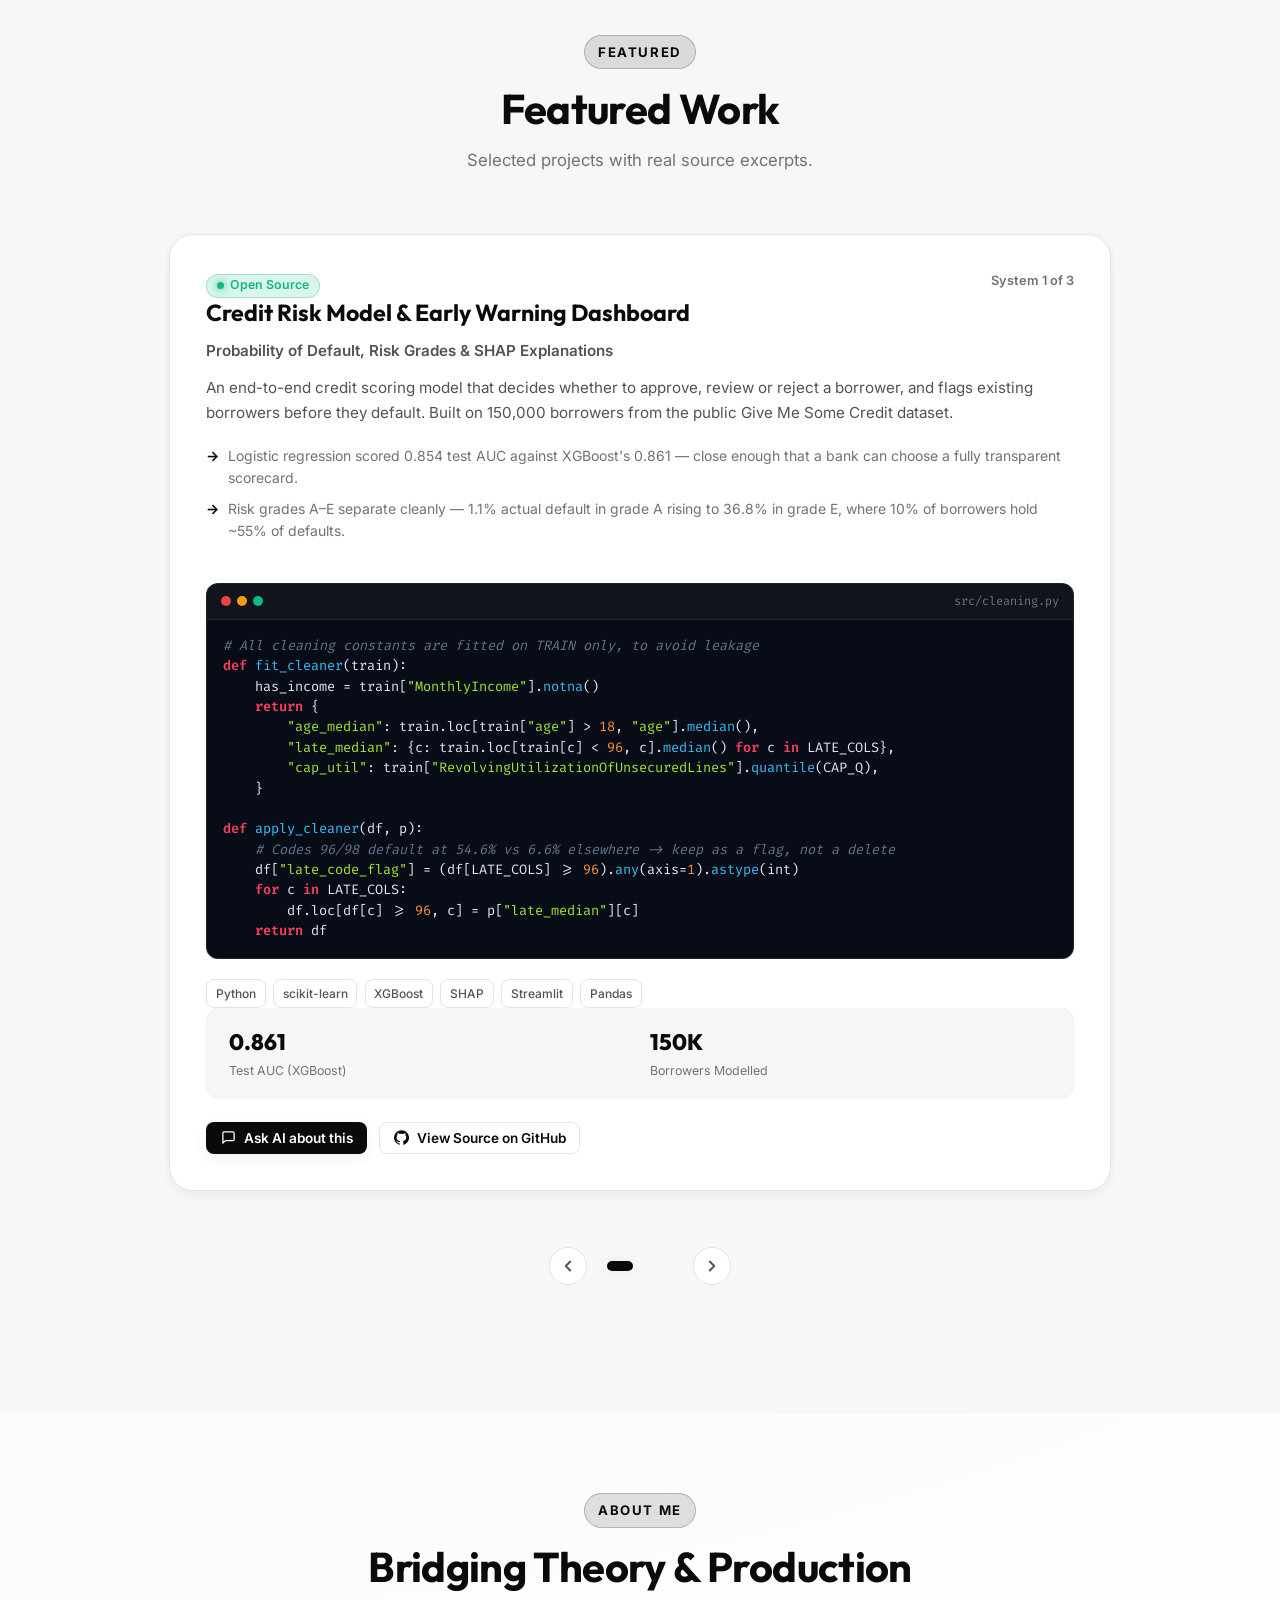
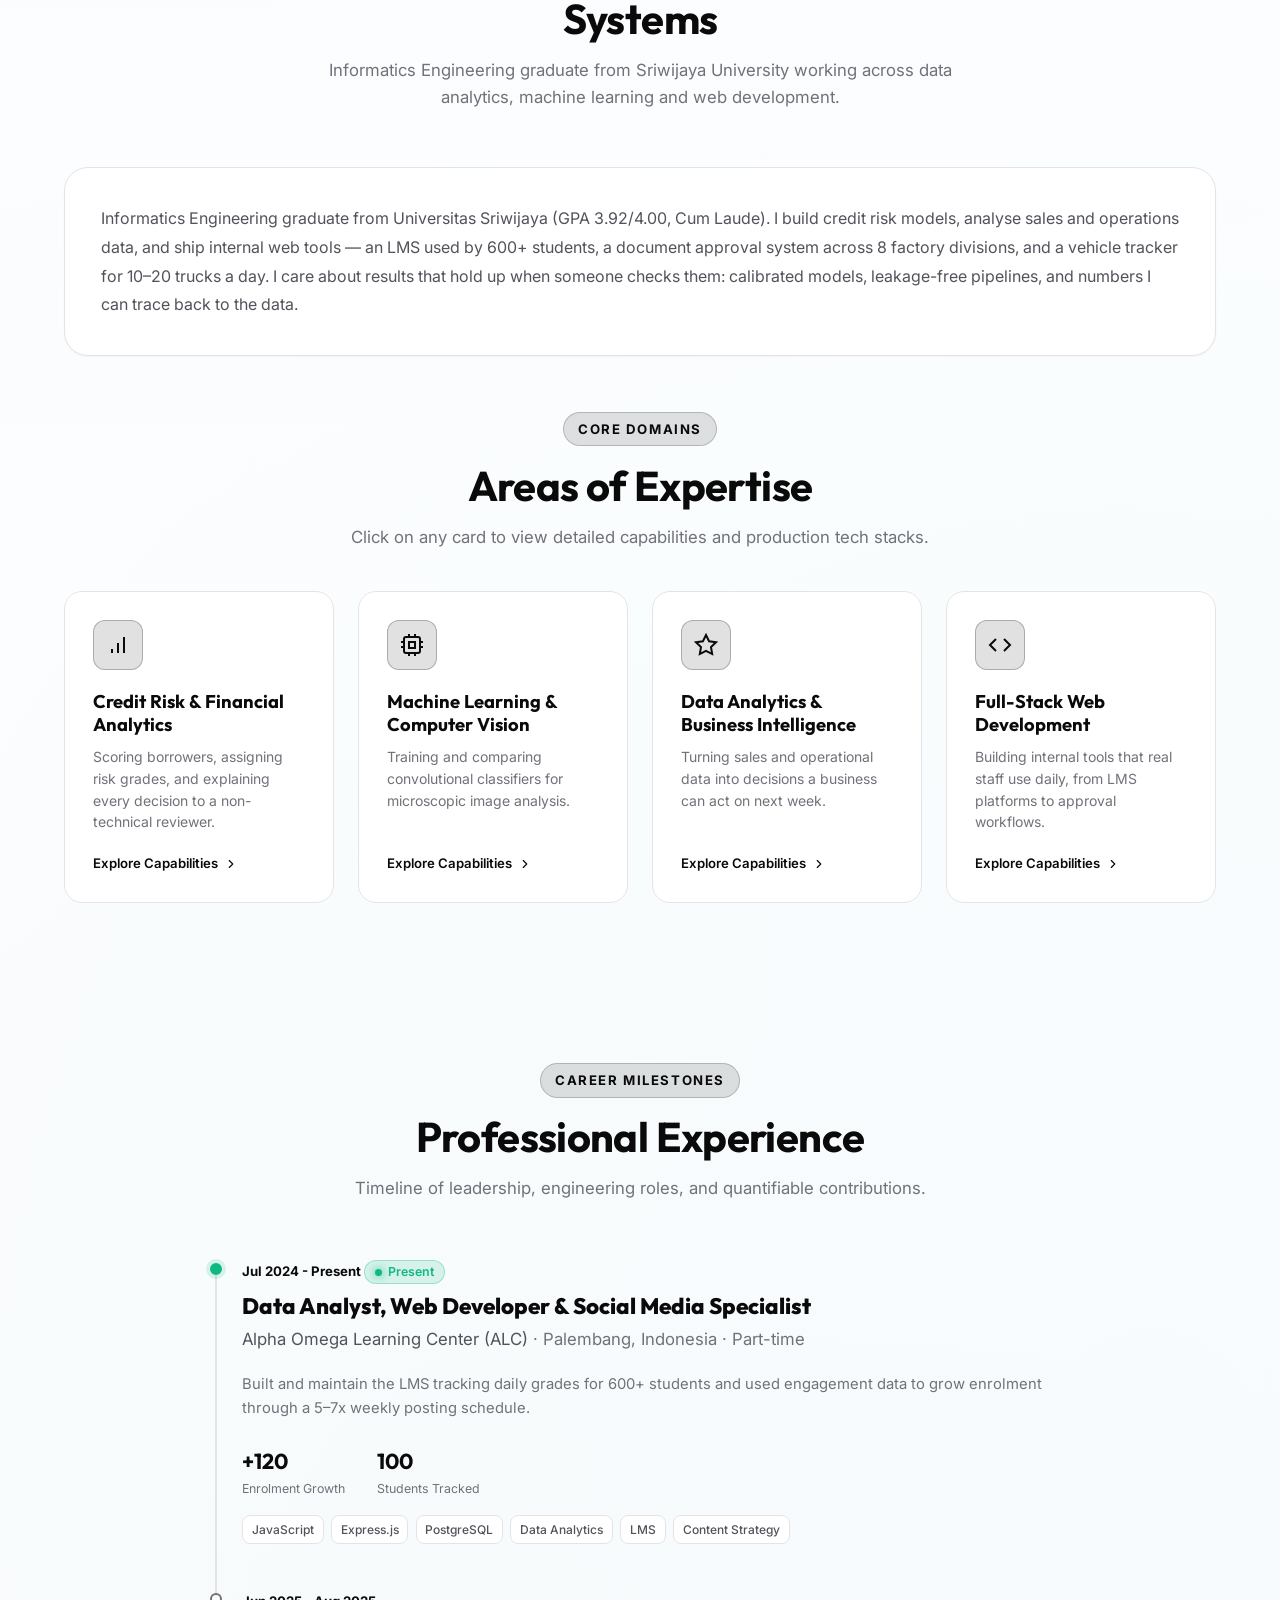
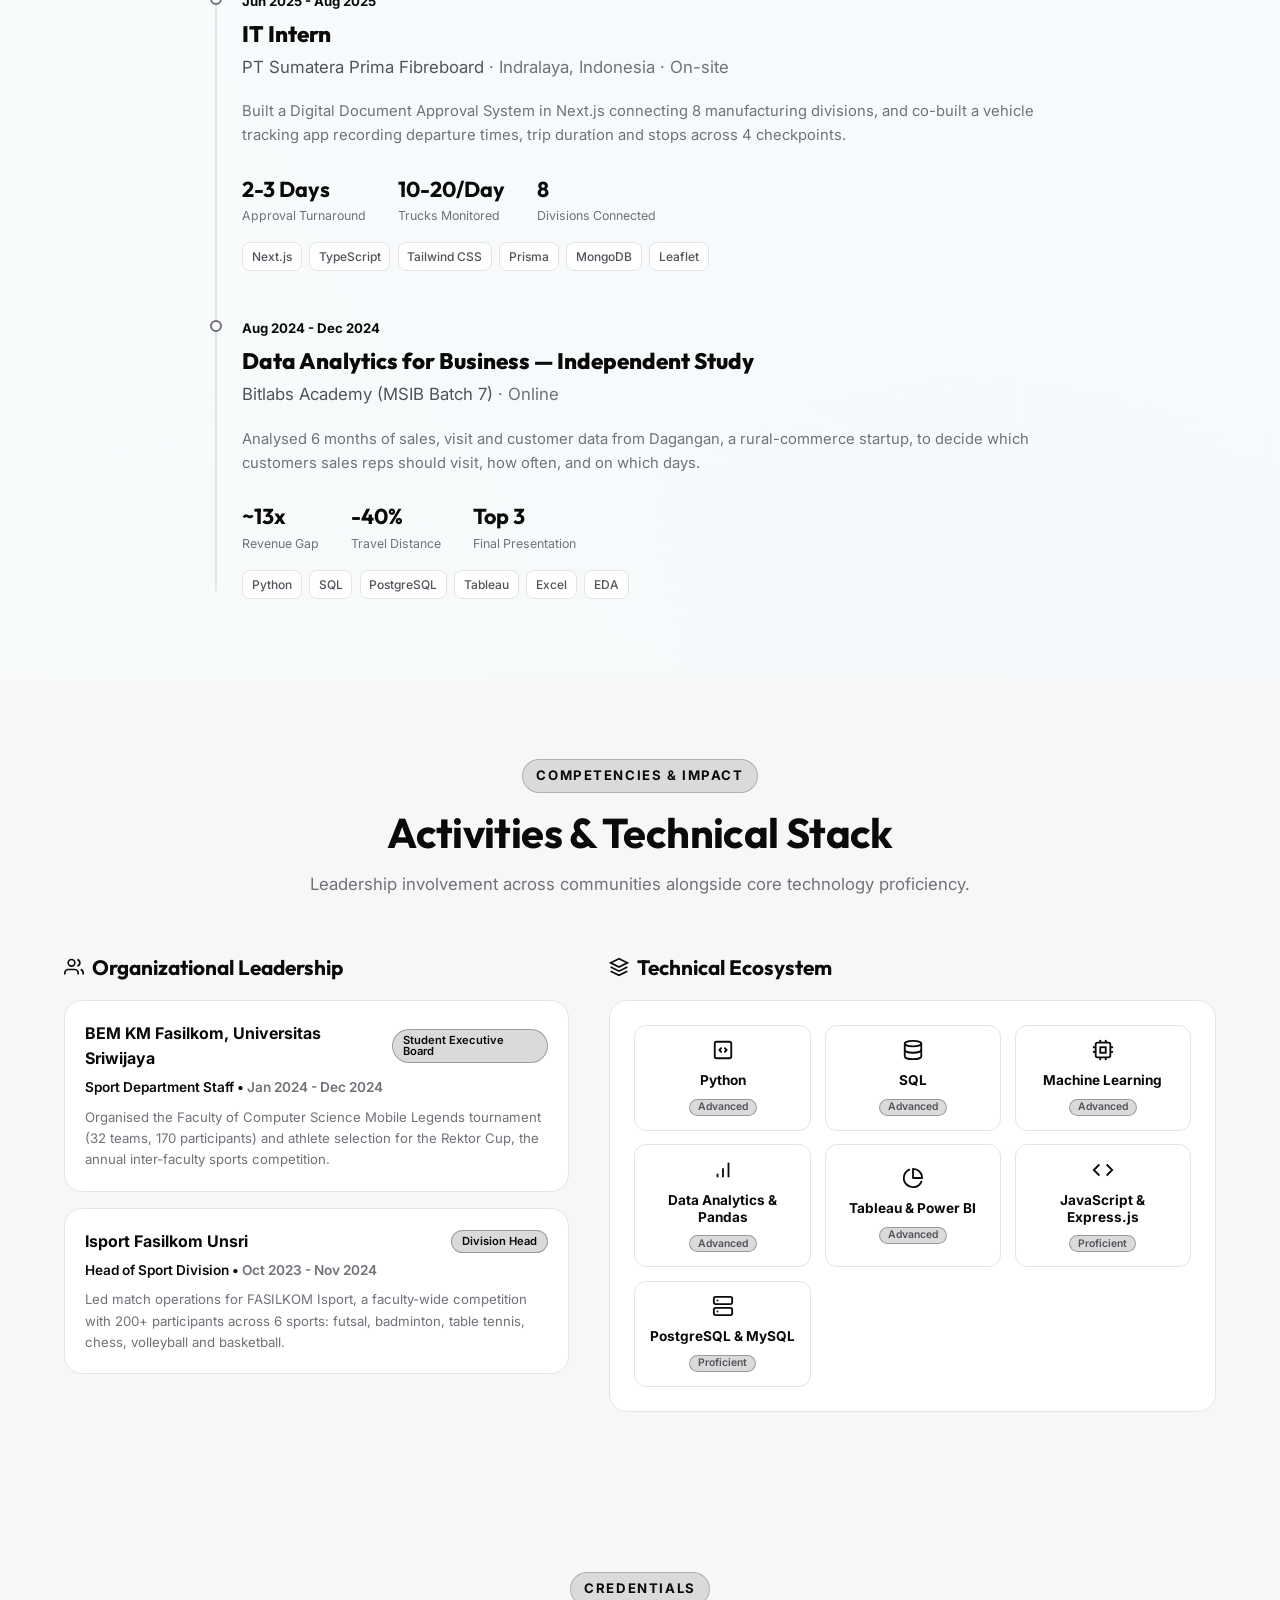
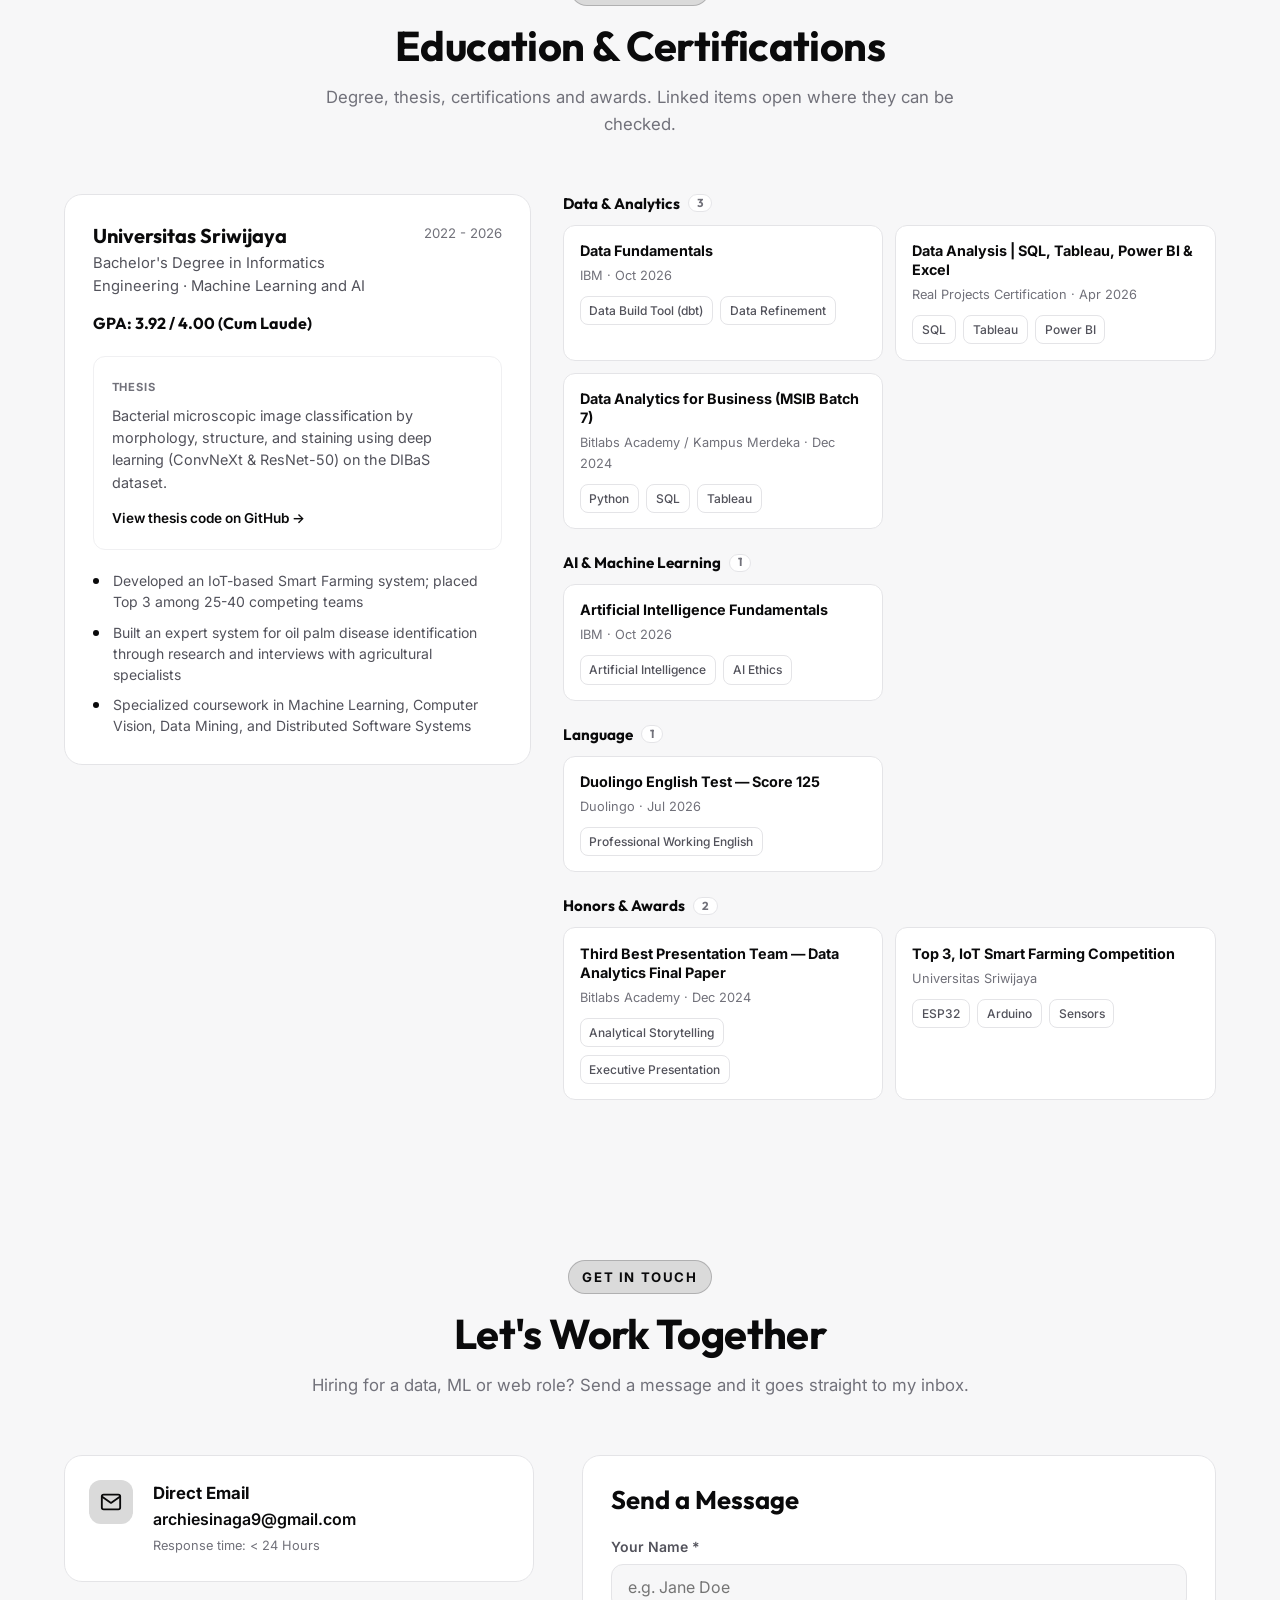
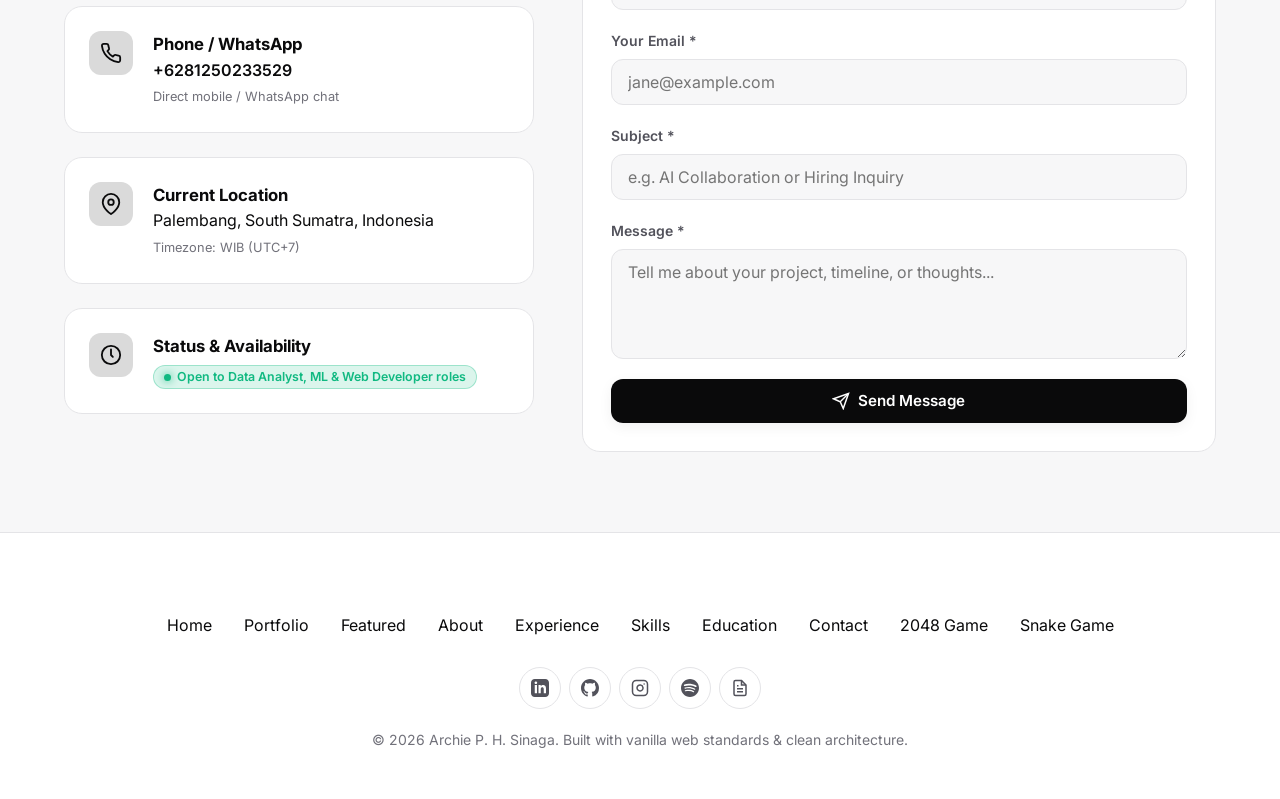
==== commit 1805336c: "Match site facts to CV: IT Intern title, 600+ LMS students Also refresh both CV PDFs.  Co-Authored-B" ====
--- a/index.html
+++ b/index.html
@@ -21,7 +21,7 @@
   <meta property="og:url" content="https://archiesinaga.github.io/">
   <meta property="og:title" content="Archie P. H. Sinaga — Data Analyst | Machine Learning & Web Development">
   <meta property="og:description"
-    content="Credit risk modelling, bacterial image classification with ConvNeXt, and web tools used by ~100 students and 8 factory divisions — with source code on GitHub.">
+    content="Credit risk modelling, bacterial image classification with ConvNeXt, and web tools used by 600+ students and 8 factory divisions — with source code on GitHub.">
   <meta property="og:image" content="https://archiesinaga.github.io/image/avatar.jpeg">
   <meta property="og:image:alt" content="Portrait of Archie P. H. Sinaga">
 
@@ -29,7 +29,7 @@
   <meta name="twitter:card" content="summary_large_image">
   <meta name="twitter:title" content="Archie P. H. Sinaga — Data Analyst | Machine Learning & Web Development">
   <meta name="twitter:description"
-    content="Credit risk modelling, bacterial image classification with ConvNeXt, and web tools used by ~100 students and 8 factory divisions — with source code on GitHub.">
+    content="Credit risk modelling, bacterial image classification with ConvNeXt, and web tools used by 600+ students and 8 factory divisions — with source code on GitHub.">
   <meta name="twitter:image" content="https://archiesinaga.github.io/image/avatar.jpeg">
 
   <!-- Google Fonts Preload & Import -->
